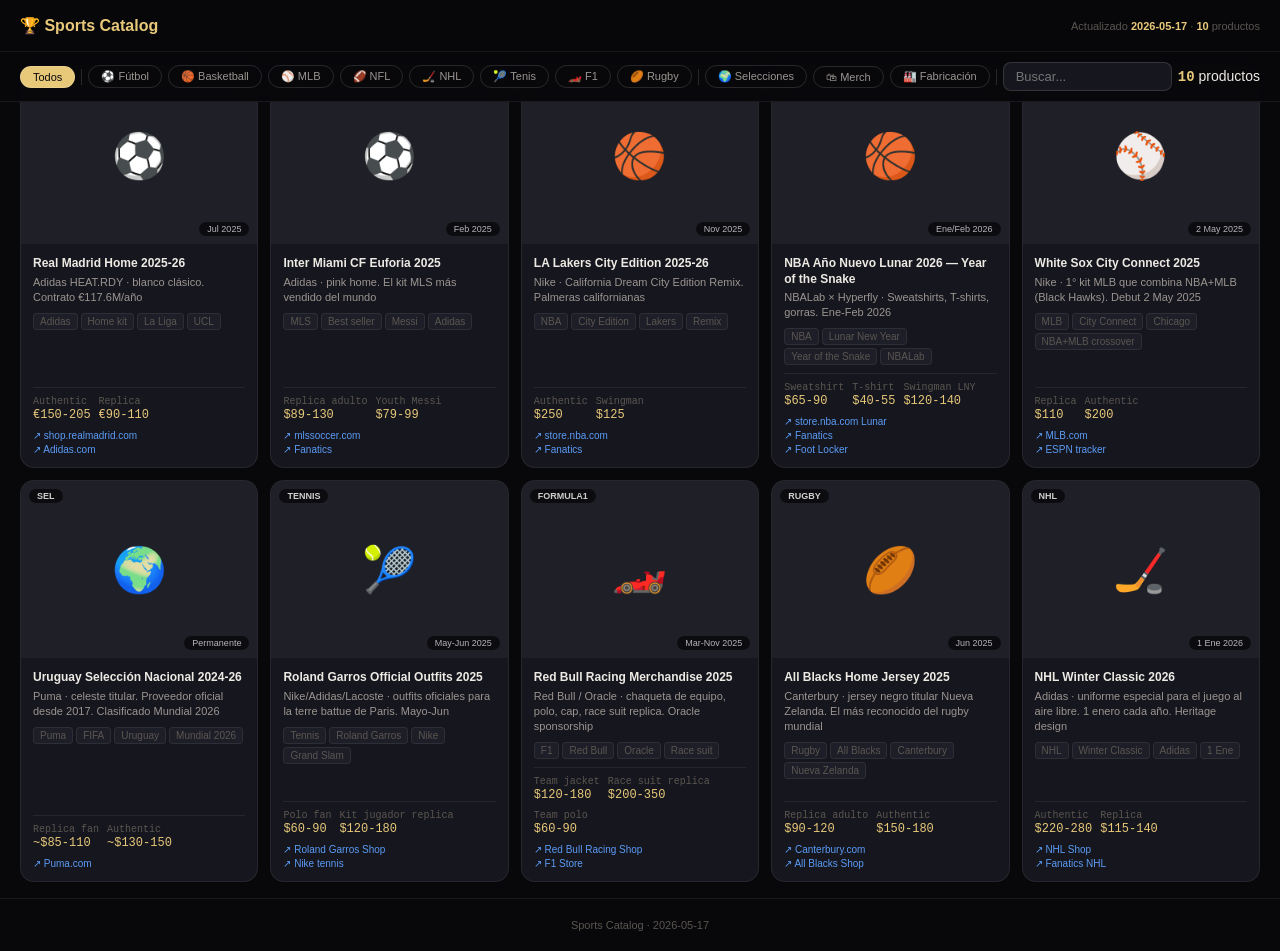
==== index.html @ 1a347c6d "Add sports catalog" ====
<!DOCTYPE html><html lang="es"><head><meta charset="UTF-8"><meta name="viewport" content="width=device-width,initial-scale=1"><title>Sports Catalog</title><style>*{box-sizing:border-box;margin:0;padding:0}body{background:#08080b;color:#edeae4;font-family:sans-serif;font-size:14px}#tb{position:fixed;top:0;left:0;right:0;height:52px;background:rgba(8,8,11,.95);backdrop-filter:blur(20px);border-bottom:1px solid rgba(255,255,255,.07);display:flex;align-items:center;gap:12px;padding:0 20px;z-index:100}.logo{font-size:16px;font-weight:600;color:#e8c97a}.meta{margin-left:auto;font-size:11px;color:#5a5650}.meta b{color:#e8c97a}#ctrl{position:sticky;top:52px;z-index:90;background:rgba(8,8,11,.95);backdrop-filter:blur(16px);border-bottom:1px solid rgba(255,255,255,.07);padding:10px 20px;display:flex;flex-wrap:wrap;gap:6px;align-items:center}.fp{padding:4px 12px;border-radius:20px;font-size:11px;cursor:pointer;border:1px solid rgba(255,255,255,.13);background:transparent;color:#9b9590;white-space:nowrap}.fp.on,.fp:hover{background:#e8c97a;color:#08080b}.sep{width:1px;height:16px;background:rgba(255,255,255,.13)}#si{flex:1;min-width:140px;background:#16161e;border:1px solid rgba(255,255,255,.13);border-radius:8px;padding:6px 12px;color:#edeae4;font-size:13px;outline:none}#si:focus{border-color:#e8c97a}#rc b{color:#e8c97a;font-family:monospace}#grid{padding:16px 20px;display:grid;grid-template-columns:repeat(auto-fill,minmax(210px,1fr));gap:12px}.card{background:#16161e;border:1px solid rgba(255,255,255,.07);border-radius:14px;overflow:hidden;display:flex;flex-direction:column;transition:border-color .2s,transform .2s}.card:hover{border-color:rgba(255,255,255,.18);transform:translateY(-2px)}.card.hide{display:none}.vis{aspect-ratio:4/3;display:flex;align-items:center;justify-content:center;font-size:44px;position:relative;background:rgba(255,255,255,.04)}.badge{position:absolute;top:8px;left:8px;font-size:9px;font-weight:600;padding:2px 8px;border-radius:8px;background:rgba(0,0,0,.6);color:rgba(255,255,255,.8)}.dbadge{position:absolute;bottom:8px;right:8px;font-size:9px;padding:2px 8px;border-radius:8px;background:rgba(0,0,0,.6);color:rgba(255,255,255,.7)}.body{padding:12px;flex:1;display:flex;flex-direction:column}h3{font-size:12px;font-weight:600;color:#edeae4;margin-bottom:3px;line-height:1.3}.sub{font-size:11px;color:#9b9590;margin-bottom:8px;line-height:1.35}.tags{display:flex;flex-wrap:wrap;gap:3px;margin-bottom:8px}.tag{font-size:10px;padding:2px 6px;border-radius:4px;background:#1e1e28;color:#5a5650;border:1px solid rgba(255,255,255,.07)}.prices{display:flex;flex-wrap:wrap;gap:8px;padding-top:8px;border-top:1px solid rgba(255,255,255,.07);margin-top:auto}.pv{font-family:monospace;font-size:12px;color:#e8c97a}.pl{font-size:10px;color:#5a5650;display:block;margin-bottom:1px}.links{display:flex;flex-direction:column;gap:3px;margin-top:8px}.lk{font-size:10px;color:#5b9cf6;text-decoration:none}.lk::before{content:"↗ "}.lk:hover{color:#e8c97a}#footer{padding:20px;border-top:1px solid rgba(255,255,255,.07);font-size:11px;color:#5a5650;text-align:center}@media(max-width:600px){#grid{grid-template-columns:1fr 1fr;padding:12px;gap:10px}}</style></head><body><header id="tb"><div class="logo">🏆 Sports Catalog</div><div class="meta">Actualizado <b>2026-05-17</b> &middot; <b id="tc">10</b> productos</div></header><div id="ctrl"><button class="fp on" onclick="filt('all',this)">Todos</button><div class="sep"></div><button class="fp" onclick="filt('fut',this)">⚽ Fútbol</button><button class="fp" onclick="filt('bsk',this)">🏀 Basketball</button><button class="fp" onclick="filt('mlb',this)">⚾ MLB</button><button class="fp" onclick="filt('nfl',this)">🏈 NFL</button><button class="fp" onclick="filt('nhl',this)">🏒 NHL</button><button class="fp" onclick="filt('tennis',this)">🎾 Tenis</button><button class="fp" onclick="filt('formula1',this)">🏎️ F1</button><button class="fp" onclick="filt('rugby',this)">🏉 Rugby</button><div class="sep"></div><button class="fp" onclick="filt('sel',this)">🌍 Selecciones</button><button class="fp" onclick="filt('mer',this)">🛍 Merch</button><button class="fp" onclick="filt('fab',this)">🏭 Fabricación</button><div class="sep"></div><input id="si" type="text" placeholder="Buscar..." oninput="doS(this.value)"><div id="rc"><b id="rn">10</b> productos</div></div><div id="grid"><div class="card" data-cat="fut"><div class="vis">⚽<span class="badge">FUT</span><span class="dbadge">Jul 2025</span></div><div class="body"><h3>Real Madrid Home 2025-26</h3><p class="sub">Adidas HEAT.RDY · blanco clásico. Contrato €117.6M/año</p><div class="tags"><span class="tag">Adidas</span><span class="tag">Home kit</span><span class="tag">La Liga</span><span class="tag">UCL</span></div><div class="prices"><div class="pv"><span class="pl">Authentic</span>€150-205</div><div class="pv"><span class="pl">Replica</span>€90-110</div></div><div class="links"><a class="lk" href="https://us.shop.realmadrid.com/collections/jerseys-kits" target="_blank">shop.realmadrid.com</a><a class="lk" href="https://www.adidas.com/us/real-madrid-home-jersey" target="_blank">Adidas.com</a></div></div></div><div class="card" data-cat="fut"><div class="vis">⚽<span class="badge">FUT</span><span class="dbadge">Feb 2025</span></div><div class="body"><h3>Inter Miami CF Euforia 2025</h3><p class="sub">Adidas · pink home. El kit MLS más vendido del mundo</p><div class="tags"><span class="tag">MLS</span><span class="tag">Best seller</span><span class="tag">Messi</span><span class="tag">Adidas</span></div><div class="prices"><div class="pv"><span class="pl">Replica adulto</span>$89-130</div><div class="pv"><span class="pl">Youth Messi</span>$79-99</div></div><div class="links"><a class="lk" href="https://store.mlssoccer.com/collections/inter-miami-cf" target="_blank">mlssoccer.com</a><a class="lk" href="https://www.fanatics.com" target="_blank">Fanatics</a></div></div></div><div class="card" data-cat="bsk"><div class="vis">🏀<span class="badge">BSK</span><span class="dbadge">Nov 2025</span></div><div class="body"><h3>LA Lakers City Edition 2025-26</h3><p class="sub">Nike · California Dream City Edition Remix. Palmeras californianas</p><div class="tags"><span class="tag">NBA</span><span class="tag">City Edition</span><span class="tag">Lakers</span><span class="tag">Remix</span></div><div class="prices"><div class="pv"><span class="pl">Authentic</span>$250</div><div class="pv"><span class="pl">Swingman</span>$125</div></div><div class="links"><a class="lk" href="https://store.nba.com/los-angeles-lakers/jerseys" target="_blank">store.nba.com</a><a class="lk" href="https://www.fanatics.com/nba/los-angeles-lakers" target="_blank">Fanatics</a></div></div></div><div class="card" data-cat="bsk"><div class="vis">🏀<span class="badge">BSK</span><span class="dbadge">Ene/Feb 2026</span></div><div class="body"><h3>NBA Año Nuevo Lunar 2026 — Year of the Snake</h3><p class="sub">NBALab × Hyperfly · Sweatshirts, T-shirts, gorras. Ene-Feb 2026</p><div class="tags"><span class="tag">NBA</span><span class="tag">Lunar New Year</span><span class="tag">Year of the Snake</span><span class="tag">NBALab</span></div><div class="prices"><div class="pv"><span class="pl">Sweatshirt</span>$65-90</div><div class="pv"><span class="pl">T-shirt</span>$40-55</div><div class="pv"><span class="pl">Swingman LNY</span>$120-140</div></div><div class="links"><a class="lk" href="https://store.nba.com/lunar-new-year" target="_blank">store.nba.com Lunar</a><a class="lk" href="https://www.fanatics.com/nba/chinese-new-year-gear" target="_blank">Fanatics</a><a class="lk" href="https://www.footlocker.com" target="_blank">Foot Locker</a></div></div></div><div class="card" data-cat="mlb"><div class="vis">⚾<span class="badge">MLB</span><span class="dbadge">2 May 2025</span></div><div class="body"><h3>White Sox City Connect 2025</h3><p class="sub">Nike · 1° kit MLB que combina NBA+MLB (Black Hawks). Debut 2 May 2025</p><div class="tags"><span class="tag">MLB</span><span class="tag">City Connect</span><span class="tag">Chicago</span><span class="tag">NBA+MLB crossover</span></div><div class="prices"><div class="pv"><span class="pl">Replica</span>$110</div><div class="pv"><span class="pl">Authentic</span>$200</div></div><div class="links"><a class="lk" href="https://www.mlb.com/stories/2025-mlb-city-connect-jerseys" target="_blank">MLB.com</a><a class="lk" href="https://www.espn.com/mlb/story/_/id/39776958" target="_blank">ESPN tracker</a></div></div></div><div class="card" data-cat="sel"><div class="vis">🌍<span class="badge">SEL</span><span class="dbadge">Permanente</span></div><div class="body"><h3>Uruguay Selección Nacional 2024-26</h3><p class="sub">Puma · celeste titular. Proveedor oficial desde 2017. Clasificado Mundial 2026</p><div class="tags"><span class="tag">Puma</span><span class="tag">FIFA</span><span class="tag">Uruguay</span><span class="tag">Mundial 2026</span></div><div class="prices"><div class="pv"><span class="pl">Replica fan</span>~$85-110</div><div class="pv"><span class="pl">Authentic</span>~$130-150</div></div><div class="links"><a class="lk" href="https://www.puma.com/en/uruguay" target="_blank">Puma.com</a></div></div></div><div class="card" data-cat="tennis"><div class="vis">🎾<span class="badge">TENNIS</span><span class="dbadge">May-Jun 2025</span></div><div class="body"><h3>Roland Garros Official Outfits 2025</h3><p class="sub">Nike/Adidas/Lacoste · outfits oficiales para la terre battue de Paris. Mayo-Jun</p><div class="tags"><span class="tag">Tennis</span><span class="tag">Roland Garros</span><span class="tag">Nike</span><span class="tag">Grand Slam</span></div><div class="prices"><div class="pv"><span class="pl">Polo fan</span>$60-90</div><div class="pv"><span class="pl">Kit jugador replica</span>$120-180</div></div><div class="links"><a class="lk" href="https://www.rolandgarros.com/en-us/shop" target="_blank">Roland Garros Shop</a><a class="lk" href="https://www.nike.com/w/tennis" target="_blank">Nike tennis</a></div></div></div><div class="card" data-cat="formula1"><div class="vis">🏎️<span class="badge">FORMULA1</span><span class="dbadge">Mar-Nov 2025</span></div><div class="body"><h3>Red Bull Racing Merchandise 2025</h3><p class="sub">Red Bull / Oracle · chaqueta de equipo, polo, cap, race suit replica. Oracle sponsorship</p><div class="tags"><span class="tag">F1</span><span class="tag">Red Bull</span><span class="tag">Oracle</span><span class="tag">Race suit</span></div><div class="prices"><div class="pv"><span class="pl">Team jacket</span>$120-180</div><div class="pv"><span class="pl">Race suit replica</span>$200-350</div><div class="pv"><span class="pl">Team polo</span>$60-90</div></div><div class="links"><a class="lk" href="https://www.redbullracing.com/shop" target="_blank">Red Bull Racing Shop</a><a class="lk" href="https://www.formula1.com/en/shop" target="_blank">F1 Store</a></div></div></div><div class="card" data-cat="rugby"><div class="vis">🏉<span class="badge">RUGBY</span><span class="dbadge">Jun 2025</span></div><div class="body"><h3>All Blacks Home Jersey 2025</h3><p class="sub">Canterbury · jersey negro titular Nueva Zelanda. El más reconocido del rugby mundial</p><div class="tags"><span class="tag">Rugby</span><span class="tag">All Blacks</span><span class="tag">Canterbury</span><span class="tag">Nueva Zelanda</span></div><div class="prices"><div class="pv"><span class="pl">Replica adulto</span>$90-120</div><div class="pv"><span class="pl">Authentic</span>$150-180</div></div><div class="links"><a class="lk" href="https://www.canterburysport.com" target="_blank">Canterbury.com</a><a class="lk" href="https://www.allblacks.com/shop" target="_blank">All Blacks Shop</a></div></div></div><div class="card" data-cat="nhl"><div class="vis">🏒<span class="badge">NHL</span><span class="dbadge">1 Ene 2026</span></div><div class="body"><h3>NHL Winter Classic 2026</h3><p class="sub">Adidas · uniforme especial para el juego al aire libre. 1 enero cada año. Heritage design</p><div class="tags"><span class="tag">NHL</span><span class="tag">Winter Classic</span><span class="tag">Adidas</span><span class="tag">1 Ene</span></div><div class="prices"><div class="pv"><span class="pl">Authentic</span>$220-280</div><div class="pv"><span class="pl">Replica</span>$115-140</div></div><div class="links"><a class="lk" href="https://www.nhlshop.com" target="_blank">NHL Shop</a><a class="lk" href="https://www.fanatics.com/nhl" target="_blank">Fanatics NHL</a></div></div></div></div><footer id="footer">Sports Catalog &middot; 2026-05-17</footer><script>let CF="all",CS="";function filt(c,b){CF=c;document.querySelectorAll(".fp").forEach(x=>x.classList.remove("on"));b.classList.add("on");render();}function doS(v){CS=v.toLowerCase();render();}function render(){let n=0;document.querySelectorAll(".card").forEach(card=>{const mc=CF=="all"||card.dataset.cat==CF;const ms=!CS||card.textContent.toLowerCase().includes(CS);if(mc&&ms){card.classList.remove("hide");n++;}else card.classList.add("hide");});document.getElementById("rn").textContent=n;document.getElementById("tc").textContent=n;}render();</script></body></html>
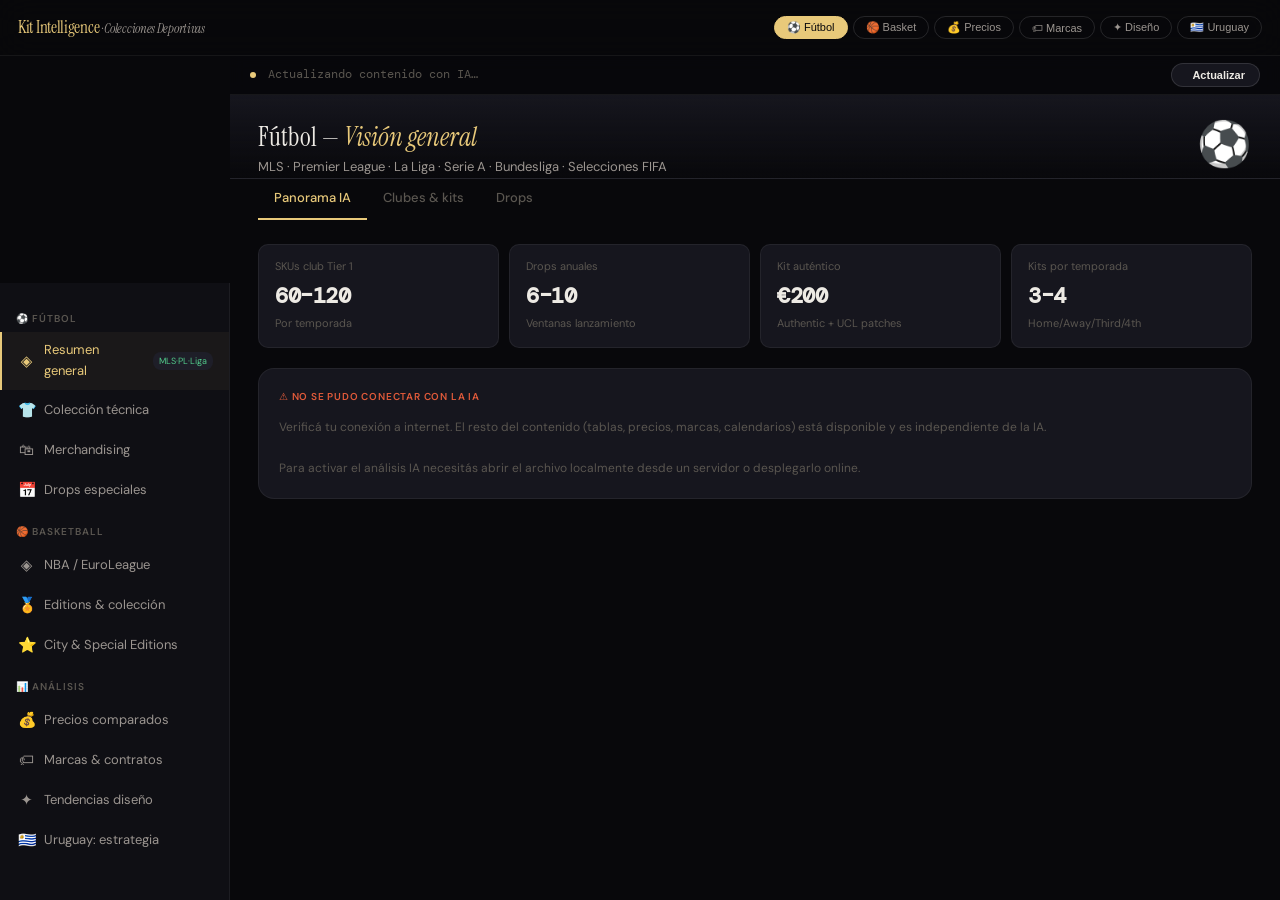
==== commit 8db3159f: "Replace with full dashboard" ====
--- a/index.html
+++ b/index.html
@@ -1 +1,1128 @@
-<!DOCTYPE html><html lang="es"><head><meta charset="UTF-8"><meta name="viewport" content="width=device-width,initial-scale=1"><title>Sports Catalog</title><style>*{box-sizing:border-box;margin:0;padding:0}body{background:#08080b;color:#edeae4;font-family:sans-serif;font-size:14px}#tb{position:fixed;top:0;left:0;right:0;height:52px;background:rgba(8,8,11,.95);backdrop-filter:blur(20px);border-bottom:1px solid rgba(255,255,255,.07);display:flex;align-items:center;gap:12px;padding:0 20px;z-index:100}.logo{font-size:16px;font-weight:600;color:#e8c97a}.meta{margin-left:auto;font-size:11px;color:#5a5650}.meta b{color:#e8c97a}#ctrl{position:sticky;top:52px;z-index:90;background:rgba(8,8,11,.95);backdrop-filter:blur(16px);border-bottom:1px solid rgba(255,255,255,.07);padding:10px 20px;display:flex;flex-wrap:wrap;gap:6px;align-items:center}.fp{padding:4px 12px;border-radius:20px;font-size:11px;cursor:pointer;border:1px solid rgba(255,255,255,.13);background:transparent;color:#9b9590;white-space:nowrap}.fp.on,.fp:hover{background:#e8c97a;color:#08080b}.sep{width:1px;height:16px;background:rgba(255,255,255,.13)}#si{flex:1;min-width:140px;background:#16161e;border:1px solid rgba(255,255,255,.13);border-radius:8px;padding:6px 12px;color:#edeae4;font-size:13px;outline:none}#si:focus{border-color:#e8c97a}#rc b{color:#e8c97a;font-family:monospace}#grid{padding:16px 20px;display:grid;grid-template-columns:repeat(auto-fill,minmax(210px,1fr));gap:12px}.card{background:#16161e;border:1px solid rgba(255,255,255,.07);border-radius:14px;overflow:hidden;display:flex;flex-direction:column;transition:border-color .2s,transform .2s}.card:hover{border-color:rgba(255,255,255,.18);transform:translateY(-2px)}.card.hide{display:none}.vis{aspect-ratio:4/3;display:flex;align-items:center;justify-content:center;font-size:44px;position:relative;background:rgba(255,255,255,.04)}.badge{position:absolute;top:8px;left:8px;font-size:9px;font-weight:600;padding:2px 8px;border-radius:8px;background:rgba(0,0,0,.6);color:rgba(255,255,255,.8)}.dbadge{position:absolute;bottom:8px;right:8px;font-size:9px;padding:2px 8px;border-radius:8px;background:rgba(0,0,0,.6);color:rgba(255,255,255,.7)}.body{padding:12px;flex:1;display:flex;flex-direction:column}h3{font-size:12px;font-weight:600;color:#edeae4;margin-bottom:3px;line-height:1.3}.sub{font-size:11px;color:#9b9590;margin-bottom:8px;line-height:1.35}.tags{display:flex;flex-wrap:wrap;gap:3px;margin-bottom:8px}.tag{font-size:10px;padding:2px 6px;border-radius:4px;background:#1e1e28;color:#5a5650;border:1px solid rgba(255,255,255,.07)}.prices{display:flex;flex-wrap:wrap;gap:8px;padding-top:8px;border-top:1px solid rgba(255,255,255,.07);margin-top:auto}.pv{font-family:monospace;font-size:12px;color:#e8c97a}.pl{font-size:10px;color:#5a5650;display:block;margin-bottom:1px}.links{display:flex;flex-direction:column;gap:3px;margin-top:8px}.lk{font-size:10px;color:#5b9cf6;text-decoration:none}.lk::before{content:"↗ "}.lk:hover{color:#e8c97a}#footer{padding:20px;border-top:1px solid rgba(255,255,255,.07);font-size:11px;color:#5a5650;text-align:center}@media(max-width:600px){#grid{grid-template-columns:1fr 1fr;padding:12px;gap:10px}}</style></head><body><header id="tb"><div class="logo">🏆 Sports Catalog</div><div class="meta">Actualizado <b>2026-05-17</b> &middot; <b id="tc">10</b> productos</div></header><div id="ctrl"><button class="fp on" onclick="filt('all',this)">Todos</button><div class="sep"></div><button class="fp" onclick="filt('fut',this)">⚽ Fútbol</button><button class="fp" onclick="filt('bsk',this)">🏀 Basketball</button><button class="fp" onclick="filt('mlb',this)">⚾ MLB</button><button class="fp" onclick="filt('nfl',this)">🏈 NFL</button><button class="fp" onclick="filt('nhl',this)">🏒 NHL</button><button class="fp" onclick="filt('tennis',this)">🎾 Tenis</button><button class="fp" onclick="filt('formula1',this)">🏎️ F1</button><button class="fp" onclick="filt('rugby',this)">🏉 Rugby</button><div class="sep"></div><button class="fp" onclick="filt('sel',this)">🌍 Selecciones</button><button class="fp" onclick="filt('mer',this)">🛍 Merch</button><button class="fp" onclick="filt('fab',this)">🏭 Fabricación</button><div class="sep"></div><input id="si" type="text" placeholder="Buscar..." oninput="doS(this.value)"><div id="rc"><b id="rn">10</b> productos</div></div><div id="grid"><div class="card" data-cat="fut"><div class="vis">⚽<span class="badge">FUT</span><span class="dbadge">Jul 2025</span></div><div class="body"><h3>Real Madrid Home 2025-26</h3><p class="sub">Adidas HEAT.RDY · blanco clásico. Contrato €117.6M/año</p><div class="tags"><span class="tag">Adidas</span><span class="tag">Home kit</span><span class="tag">La Liga</span><span class="tag">UCL</span></div><div class="prices"><div class="pv"><span class="pl">Authentic</span>€150-205</div><div class="pv"><span class="pl">Replica</span>€90-110</div></div><div class="links"><a class="lk" href="https://us.shop.realmadrid.com/collections/jerseys-kits" target="_blank">shop.realmadrid.com</a><a class="lk" href="https://www.adidas.com/us/real-madrid-home-jersey" target="_blank">Adidas.com</a></div></div></div><div class="card" data-cat="fut"><div class="vis">⚽<span class="badge">FUT</span><span class="dbadge">Feb 2025</span></div><div class="body"><h3>Inter Miami CF Euforia 2025</h3><p class="sub">Adidas · pink home. El kit MLS más vendido del mundo</p><div class="tags"><span class="tag">MLS</span><span class="tag">Best seller</span><span class="tag">Messi</span><span class="tag">Adidas</span></div><div class="prices"><div class="pv"><span class="pl">Replica adulto</span>$89-130</div><div class="pv"><span class="pl">Youth Messi</span>$79-99</div></div><div class="links"><a class="lk" href="https://store.mlssoccer.com/collections/inter-miami-cf" target="_blank">mlssoccer.com</a><a class="lk" href="https://www.fanatics.com" target="_blank">Fanatics</a></div></div></div><div class="card" data-cat="bsk"><div class="vis">🏀<span class="badge">BSK</span><span class="dbadge">Nov 2025</span></div><div class="body"><h3>LA Lakers City Edition 2025-26</h3><p class="sub">Nike · California Dream City Edition Remix. Palmeras californianas</p><div class="tags"><span class="tag">NBA</span><span class="tag">City Edition</span><span class="tag">Lakers</span><span class="tag">Remix</span></div><div class="prices"><div class="pv"><span class="pl">Authentic</span>$250</div><div class="pv"><span class="pl">Swingman</span>$125</div></div><div class="links"><a class="lk" href="https://store.nba.com/los-angeles-lakers/jerseys" target="_blank">store.nba.com</a><a class="lk" href="https://www.fanatics.com/nba/los-angeles-lakers" target="_blank">Fanatics</a></div></div></div><div class="card" data-cat="bsk"><div class="vis">🏀<span class="badge">BSK</span><span class="dbadge">Ene/Feb 2026</span></div><div class="body"><h3>NBA Año Nuevo Lunar 2026 — Year of the Snake</h3><p class="sub">NBALab × Hyperfly · Sweatshirts, T-shirts, gorras. Ene-Feb 2026</p><div class="tags"><span class="tag">NBA</span><span class="tag">Lunar New Year</span><span class="tag">Year of the Snake</span><span class="tag">NBALab</span></div><div class="prices"><div class="pv"><span class="pl">Sweatshirt</span>$65-90</div><div class="pv"><span class="pl">T-shirt</span>$40-55</div><div class="pv"><span class="pl">Swingman LNY</span>$120-140</div></div><div class="links"><a class="lk" href="https://store.nba.com/lunar-new-year" target="_blank">store.nba.com Lunar</a><a class="lk" href="https://www.fanatics.com/nba/chinese-new-year-gear" target="_blank">Fanatics</a><a class="lk" href="https://www.footlocker.com" target="_blank">Foot Locker</a></div></div></div><div class="card" data-cat="mlb"><div class="vis">⚾<span class="badge">MLB</span><span class="dbadge">2 May 2025</span></div><div class="body"><h3>White Sox City Connect 2025</h3><p class="sub">Nike · 1° kit MLB que combina NBA+MLB (Black Hawks). Debut 2 May 2025</p><div class="tags"><span class="tag">MLB</span><span class="tag">City Connect</span><span class="tag">Chicago</span><span class="tag">NBA+MLB crossover</span></div><div class="prices"><div class="pv"><span class="pl">Replica</span>$110</div><div class="pv"><span class="pl">Authentic</span>$200</div></div><div class="links"><a class="lk" href="https://www.mlb.com/stories/2025-mlb-city-connect-jerseys" target="_blank">MLB.com</a><a class="lk" href="https://www.espn.com/mlb/story/_/id/39776958" target="_blank">ESPN tracker</a></div></div></div><div class="card" data-cat="sel"><div class="vis">🌍<span class="badge">SEL</span><span class="dbadge">Permanente</span></div><div class="body"><h3>Uruguay Selección Nacional 2024-26</h3><p class="sub">Puma · celeste titular. Proveedor oficial desde 2017. Clasificado Mundial 2026</p><div class="tags"><span class="tag">Puma</span><span class="tag">FIFA</span><span class="tag">Uruguay</span><span class="tag">Mundial 2026</span></div><div class="prices"><div class="pv"><span class="pl">Replica fan</span>~$85-110</div><div class="pv"><span class="pl">Authentic</span>~$130-150</div></div><div class="links"><a class="lk" href="https://www.puma.com/en/uruguay" target="_blank">Puma.com</a></div></div></div><div class="card" data-cat="tennis"><div class="vis">🎾<span class="badge">TENNIS</span><span class="dbadge">May-Jun 2025</span></div><div class="body"><h3>Roland Garros Official Outfits 2025</h3><p class="sub">Nike/Adidas/Lacoste · outfits oficiales para la terre battue de Paris. Mayo-Jun</p><div class="tags"><span class="tag">Tennis</span><span class="tag">Roland Garros</span><span class="tag">Nike</span><span class="tag">Grand Slam</span></div><div class="prices"><div class="pv"><span class="pl">Polo fan</span>$60-90</div><div class="pv"><span class="pl">Kit jugador replica</span>$120-180</div></div><div class="links"><a class="lk" href="https://www.rolandgarros.com/en-us/shop" target="_blank">Roland Garros Shop</a><a class="lk" href="https://www.nike.com/w/tennis" target="_blank">Nike tennis</a></div></div></div><div class="card" data-cat="formula1"><div class="vis">🏎️<span class="badge">FORMULA1</span><span class="dbadge">Mar-Nov 2025</span></div><div class="body"><h3>Red Bull Racing Merchandise 2025</h3><p class="sub">Red Bull / Oracle · chaqueta de equipo, polo, cap, race suit replica. Oracle sponsorship</p><div class="tags"><span class="tag">F1</span><span class="tag">Red Bull</span><span class="tag">Oracle</span><span class="tag">Race suit</span></div><div class="prices"><div class="pv"><span class="pl">Team jacket</span>$120-180</div><div class="pv"><span class="pl">Race suit replica</span>$200-350</div><div class="pv"><span class="pl">Team polo</span>$60-90</div></div><div class="links"><a class="lk" href="https://www.redbullracing.com/shop" target="_blank">Red Bull Racing Shop</a><a class="lk" href="https://www.formula1.com/en/shop" target="_blank">F1 Store</a></div></div></div><div class="card" data-cat="rugby"><div class="vis">🏉<span class="badge">RUGBY</span><span class="dbadge">Jun 2025</span></div><div class="body"><h3>All Blacks Home Jersey 2025</h3><p class="sub">Canterbury · jersey negro titular Nueva Zelanda. El más reconocido del rugby mundial</p><div class="tags"><span class="tag">Rugby</span><span class="tag">All Blacks</span><span class="tag">Canterbury</span><span class="tag">Nueva Zelanda</span></div><div class="prices"><div class="pv"><span class="pl">Replica adulto</span>$90-120</div><div class="pv"><span class="pl">Authentic</span>$150-180</div></div><div class="links"><a class="lk" href="https://www.canterburysport.com" target="_blank">Canterbury.com</a><a class="lk" href="https://www.allblacks.com/shop" target="_blank">All Blacks Shop</a></div></div></div><div class="card" data-cat="nhl"><div class="vis">🏒<span class="badge">NHL</span><span class="dbadge">1 Ene 2026</span></div><div class="body"><h3>NHL Winter Classic 2026</h3><p class="sub">Adidas · uniforme especial para el juego al aire libre. 1 enero cada año. Heritage design</p><div class="tags"><span class="tag">NHL</span><span class="tag">Winter Classic</span><span class="tag">Adidas</span><span class="tag">1 Ene</span></div><div class="prices"><div class="pv"><span class="pl">Authentic</span>$220-280</div><div class="pv"><span class="pl">Replica</span>$115-140</div></div><div class="links"><a class="lk" href="https://www.nhlshop.com" target="_blank">NHL Shop</a><a class="lk" href="https://www.fanatics.com/nhl" target="_blank">Fanatics NHL</a></div></div></div></div><footer id="footer">Sports Catalog &middot; 2026-05-17</footer><script>let CF="all",CS="";function filt(c,b){CF=c;document.querySelectorAll(".fp").forEach(x=>x.classList.remove("on"));b.classList.add("on");render();}function doS(v){CS=v.toLowerCase();render();}function render(){let n=0;document.querySelectorAll(".card").forEach(card=>{const mc=CF=="all"||card.dataset.cat==CF;const ms=!CS||card.textContent.toLowerCase().includes(CS);if(mc&&ms){card.classList.remove("hide");n++;}else card.classList.add("hide");});document.getElementById("rn").textContent=n;document.getElementById("tc").textContent=n;}render();</script></body></html>+<!DOCTYPE html>
+<html lang="es">
+<head>
+<meta charset="UTF-8">
+<meta name="viewport" content="width=device-width, initial-scale=1.0">
+<title>Kit Intelligence — Colecciones Deportivas 2024-26</title>
+<link rel="preconnect" href="https://fonts.googleapis.com">
+<link href="https://fonts.googleapis.com/css2?family=Instrument+Serif:ital@0;1&family=DM+Sans:opsz,wght@9..40,300;9..40,400;9..40,500;9..40,600&family=DM+Mono:wght@400;500&display=swap" rel="stylesheet">
+<style>
+:root{
+  --bg:#08080b;--bg2:#0f0f14;--bg3:#16161e;--bg4:#1e1e28;--bg5:#252532;
+  --border:rgba(255,255,255,0.06);--border2:rgba(255,255,255,0.12);--border3:rgba(255,255,255,0.18);
+  --text:#edeae4;--text2:#9b9590;--text3:#5a5650;
+  --gold:#e8c97a;--gold2:#d4a832;--red:#e05a3a;
+  --blue:#5b9cf6;--green:#52c98a;--pink:#e06fa8;--purple:#9b7fe8;
+  --serif:'Instrument Serif',Georgia,serif;
+  --sans:'DM Sans',system-ui,sans-serif;
+  --mono:'DM Mono',monospace;
+  --r:10px;--r-lg:16px;--r-xl:22px;
+  --nav:230px;--top:56px;
+}
+*,*::before,*::after{box-sizing:border-box;margin:0;padding:0}
+html{scroll-behavior:smooth}
+body{background:var(--bg);color:var(--text);font-family:var(--sans);font-size:14px;line-height:1.6;overflow-x:hidden;min-height:100vh}
+
+/* ─── TOPBAR ─── */
+#topbar{
+  position:fixed;top:0;left:0;right:0;z-index:200;
+  height:var(--top);
+  background:rgba(8,8,11,0.88);backdrop-filter:blur(16px);
+  border-bottom:1px solid var(--border);
+  display:flex;align-items:center;gap:12px;padding:0 18px;
+}
+.logo{font-family:var(--serif);font-size:17px;color:var(--gold);letter-spacing:-0.3px;white-space:nowrap}
+.logo em{font-style:italic;color:var(--text2);font-size:13px}
+.top-pills{display:flex;gap:5px;margin-left:auto;flex-wrap:nowrap}
+.tpill{
+  padding:4px 12px;border-radius:20px;font-size:11px;font-weight:500;
+  cursor:pointer;border:1px solid var(--border2);background:transparent;
+  color:var(--text2);transition:all .18s;white-space:nowrap;
+}
+.tpill:hover,.tpill.on{background:var(--gold);color:#08080b;border-color:var(--gold)}
+#hbg{display:none;background:none;border:none;cursor:pointer;color:var(--text);font-size:20px;padding:4px;line-height:1}
+
+/* ─── REFRESH ─── */
+#refresh-bar{
+  position:fixed;top:var(--top);left:var(--nav);right:0;z-index:150;
+  background:rgba(8,8,11,0.82);backdrop-filter:blur(8px);
+  border-bottom:1px solid var(--border);
+  display:flex;align-items:center;gap:12px;padding:7px 20px;
+  font-size:12px;
+}
+#refresh-bar.full{left:0}
+.last-updated{color:var(--text3);font-family:var(--mono)}
+.last-updated span{color:var(--gold)}
+#btn-refresh{
+  margin-left:auto;display:flex;align-items:center;gap:6px;
+  padding:5px 14px;border-radius:20px;font-size:11px;font-weight:600;
+  cursor:pointer;border:1px solid var(--border2);background:var(--bg3);
+  color:var(--text);transition:all .18s;
+}
+#btn-refresh:hover{border-color:var(--gold);color:var(--gold)}
+#btn-refresh.spinning svg{animation:spin 1s linear infinite}
+@keyframes spin{to{transform:rotate(360deg)}}
+.status-dot{width:6px;height:6px;border-radius:50%;background:var(--green);flex-shrink:0}
+.status-dot.loading{background:var(--gold);animation:pulse 1s ease-in-out infinite}
+.status-dot.error{background:var(--red)}
+@keyframes pulse{0%,100%{opacity:1}50%{opacity:.4}}
+
+/* ─── LAYOUT ─── */
+#layout{display:flex;padding-top:calc(var(--top) + 38px);min-height:100vh}
+
+/* ─── SIDEBAR ─── */
+#sidebar{
+  width:var(--nav);min-width:var(--nav);
+  position:fixed;top:calc(var(--top)+38px);bottom:0;left:0;
+  overflow-y:auto;background:var(--bg2);
+  border-right:1px solid var(--border);
+  padding:14px 0 40px;transition:transform .3s;z-index:100;
+}
+#sidebar::-webkit-scrollbar{width:3px}
+#sidebar::-webkit-scrollbar-thumb{background:var(--border2);border-radius:2px}
+.nlabel{font-size:10px;font-weight:600;letter-spacing:.1em;text-transform:uppercase;color:var(--text3);padding:14px 16px 5px}
+.nitem{
+  display:flex;align-items:center;gap:9px;padding:8px 16px;
+  cursor:pointer;color:var(--text2);font-size:13px;
+  border-left:2px solid transparent;transition:all .14s;
+}
+.nitem:hover{color:var(--text);background:var(--bg3)}
+.nitem.on{color:var(--gold);border-left-color:var(--gold);background:rgba(232,201,122,0.05)}
+.nitem .ic{font-size:15px;width:17px;text-align:center;flex-shrink:0}
+.nbadge{margin-left:auto;font-size:9px;padding:2px 6px;border-radius:8px;background:var(--bg4);color:var(--text3)}
+
+/* ─── MAIN ─── */
+#main{margin-left:var(--nav);flex:1;min-width:0}
+.section{display:none;padding-bottom:60px}
+.section.on{display:block}
+
+/* ─── HERO ─── */
+.hero{
+  padding:28px 28px 0;display:flex;align-items:flex-start;
+  justify-content:space-between;gap:16px;flex-wrap:wrap;
+  border-bottom:1px solid var(--border);
+  background:linear-gradient(180deg,var(--bg3) 0%,transparent 100%);
+}
+.hero h1{font-family:var(--serif);font-size:26px;font-weight:400;line-height:1.2;color:var(--text)}
+.hero h1 em{color:var(--gold);font-style:italic}
+.hero p{font-size:13px;color:var(--text2);margin-top:4px}
+.hero-icon{font-size:44px;line-height:1;padding-bottom:12px;flex-shrink:0}
+.tabs-row{display:flex;overflow-x:auto;padding:0 28px}
+.tabs-row::-webkit-scrollbar{height:0}
+.tab{
+  padding:9px 16px;cursor:pointer;font-size:13px;font-weight:500;
+  color:var(--text3);border-bottom:2px solid transparent;
+  white-space:nowrap;transition:all .14s;
+}
+.tab:hover{color:var(--text2)}
+.tab.on{color:var(--gold);border-bottom-color:var(--gold)}
+.content{padding:24px 28px}
+.pane{display:none}.pane.on{display:block}
+
+/* ─── AI CONTENT BLOCK ─── */
+.ai-block{
+  background:var(--bg3);border:1px solid var(--border);
+  border-radius:var(--r-lg);padding:20px;margin-bottom:20px;
+  position:relative;min-height:100px;
+}
+.ai-block.loading::after{
+  content:'';position:absolute;inset:0;border-radius:var(--r-lg);
+  background:linear-gradient(90deg,transparent 0%,rgba(232,201,122,0.05) 50%,transparent 100%);
+  background-size:200% 100%;animation:shimmer 1.4s ease-in-out infinite;
+}
+@keyframes shimmer{0%{background-position:200% 0}100%{background-position:-200% 0}}
+.ai-label{
+  display:flex;align-items:center;gap:6px;font-size:10px;font-weight:600;
+  letter-spacing:.08em;text-transform:uppercase;color:var(--gold2);
+  margin-bottom:12px;
+}
+.ai-label svg{width:12px;height:12px;flex-shrink:0}
+.ai-text{font-size:13px;color:var(--text2);line-height:1.7}
+.ai-text h4{font-size:14px;font-weight:600;color:var(--text);margin:12px 0 6px}
+.ai-text strong{color:var(--text);font-weight:500}
+.ai-text ul{margin:6px 0 6px 18px}
+.ai-text li{margin-bottom:3px}
+.ai-text .highlight{color:var(--gold);font-weight:500}
+.ai-skeleton{display:flex;flex-direction:column;gap:8px}
+.skel-line{height:13px;background:var(--bg4);border-radius:4px;animation:shimmer 1.4s ease-in-out infinite;background-size:200% 100%}
+
+/* ─── STAT GRID ─── */
+.sgrid{display:grid;grid-template-columns:repeat(auto-fit,minmax(140px,1fr));gap:10px;margin-bottom:20px}
+.scard{background:var(--bg3);border:1px solid var(--border);border-radius:var(--r);padding:14px 16px;transition:border-color .18s}
+.scard:hover{border-color:var(--border2)}
+.scard .slbl{font-size:11px;color:var(--text3);margin-bottom:5px;line-height:1.3}
+.scard .sval{font-size:22px;font-weight:600;color:var(--text);letter-spacing:-.5px;font-family:var(--mono)}
+.scard .ssub{font-size:11px;color:var(--text3);margin-top:2px}
+
+/* ─── JERSEY CARDS ─── */
+.jgrid{display:grid;grid-template-columns:repeat(auto-fill,minmax(190px,1fr));gap:14px;margin-bottom:20px}
+.jcard{
+  background:var(--bg3);border:1px solid var(--border);
+  border-radius:var(--r-lg);overflow:hidden;cursor:pointer;
+  transition:all .2s;text-decoration:none;display:block;
+}
+.jcard:hover{border-color:var(--border2);transform:translateY(-2px)}
+.jvisual{
+  height:130px;display:flex;align-items:center;justify-content:center;
+  position:relative;overflow:hidden;
+}
+.jbody{padding:14px}
+.jbody h4{font-size:13px;font-weight:600;color:var(--text);margin-bottom:3px}
+.jbody p{font-size:12px;color:var(--text2);line-height:1.4;margin-bottom:8px}
+.jpills{display:flex;gap:5px;flex-wrap:wrap}
+.jpill{
+  font-size:10px;font-weight:500;padding:2px 8px;border-radius:8px;
+  background:var(--bg4);color:var(--text3);border:1px solid var(--border);
+}
+.jpill.g{background:rgba(82,201,138,0.12);color:var(--green);border-color:rgba(82,201,138,0.25)}
+.jpill.a{background:rgba(232,201,122,0.12);color:var(--gold);border-color:rgba(232,201,122,0.25)}
+.jlink{
+  font-size:10px;color:var(--blue);display:flex;align-items:center;gap:4px;
+  margin-top:8px;text-decoration:none;
+}
+.jlink:hover{color:var(--gold)}
+.jlink svg{width:10px;height:10px}
+.store-badge{
+  position:absolute;top:8px;right:8px;font-size:9px;font-weight:600;
+  padding:2px 7px;border-radius:6px;background:rgba(0,0,0,.5);color:rgba(255,255,255,.8);
+  backdrop-filter:blur(4px);
+}
+
+/* ─── TABLE ─── */
+.twrap{overflow-x:auto;margin-bottom:20px;border-radius:var(--r);border:1px solid var(--border)}
+table{width:100%;border-collapse:collapse;font-size:13px}
+thead tr{background:var(--bg3)}
+th{text-align:left;padding:9px 13px;font-size:10px;font-weight:600;color:var(--text3);text-transform:uppercase;letter-spacing:.06em;border-bottom:1px solid var(--border);white-space:nowrap}
+td{padding:9px 13px;border-bottom:1px solid var(--border);color:var(--text);vertical-align:top;line-height:1.4}
+tr:last-child td{border-bottom:none}
+tbody tr:hover td{background:var(--bg3)}
+td.v{font-family:var(--mono);font-size:12px;color:var(--gold);white-space:nowrap}
+td.m{color:var(--text2)}
+td.g{color:var(--green);font-weight:500}
+
+/* ─── TIMELINE ─── */
+.tl{margin-bottom:20px}
+.tlrow{display:flex;gap:10px;margin-bottom:10px;align-items:flex-start}
+.tlmo{min-width:52px;font-size:10px;font-weight:600;color:var(--text3);text-transform:uppercase;letter-spacing:.06em;padding-top:5px}
+.tlchips{display:flex;flex-wrap:wrap;gap:5px;flex:1}
+.chip{font-size:11px;font-weight:500;padding:4px 11px;border-radius:20px;cursor:pointer;border:1px solid transparent;transition:opacity .14s}
+.chip:hover{opacity:.8}
+.cg{background:rgba(82,201,138,.14);color:var(--green);border-color:rgba(82,201,138,.28)}
+.cb{background:rgba(91,156,246,.14);color:var(--blue);border-color:rgba(91,156,246,.28)}
+.ca{background:rgba(232,201,122,.14);color:var(--gold);border-color:rgba(232,201,122,.28)}
+.cr{background:rgba(224,90,58,.14);color:var(--red);border-color:rgba(224,90,58,.28)}
+.cp{background:rgba(155,127,232,.14);color:var(--purple);border-color:rgba(155,127,232,.28)}
+.ck{background:rgba(224,111,168,.14);color:var(--pink);border-color:rgba(224,111,168,.28)}
+.cx{background:var(--bg4);color:var(--text2);border-color:var(--border2)}
+
+/* ─── SECTION TITLE ─── */
+.stitle{font-size:10px;font-weight:600;letter-spacing:.1em;text-transform:uppercase;color:var(--text3);margin:22px 0 10px;padding-bottom:7px;border-bottom:1px solid var(--border)}
+
+/* ─── INFO BOXES ─── */
+.ibox{background:rgba(91,156,246,.07);border:1px solid rgba(91,156,246,.18);border-radius:var(--r);padding:13px 16px;margin-bottom:16px;font-size:13px;color:#9ab7f5;line-height:1.6}
+.wbox{background:rgba(224,90,58,.07);border:1px solid rgba(224,90,58,.18);border-radius:var(--r);padding:13px 16px;margin-bottom:16px;font-size:13px;color:#f08870;line-height:1.6}
+.gbox{background:rgba(82,201,138,.07);border:1px solid rgba(82,201,138,.18);border-radius:var(--r);padding:13px 16px;margin-bottom:16px;font-size:13px;color:#7dd4a0;line-height:1.6}
+
+/* ─── MODEL CARD ─── */
+.mcard{background:var(--bg3);border:1px solid var(--border);border-radius:var(--r-lg);padding:18px;margin-bottom:11px;transition:border-color .18s;cursor:pointer}
+.mcard:hover{border-color:var(--border2)}
+.mcard.star{border-color:rgba(232,201,122,.35);background:rgba(232,201,122,.03)}
+.mcard h4{font-size:14px;font-weight:600;color:var(--text);margin-bottom:7px;display:flex;align-items:center;gap:8px;flex-wrap:wrap}
+.mcard p{font-size:13px;color:var(--text2);line-height:1.6;margin-bottom:8px}
+.mpros{display:flex;flex-wrap:wrap;gap:8px;margin-top:6px}
+.pro{font-size:11px;color:var(--green)}.con{font-size:11px;color:var(--red)}
+
+/* ─── BRAND BAR ─── */
+.bcard{background:var(--bg3);border:1px solid var(--border);border-radius:var(--r-lg);padding:16px;margin-bottom:11px}
+.bcard h4{font-size:13px;font-weight:600;color:var(--text);margin-bottom:9px}
+.brow{display:flex;align-items:center;gap:9px;margin-bottom:5px}
+.blbl{min-width:65px;font-size:12px;color:var(--text2)}
+.bwrap{flex:1;height:4px;background:var(--bg4);border-radius:2px;overflow:hidden}
+.bfill{height:100%;border-radius:2px}
+.bpct{font-family:var(--mono);font-size:11px;color:var(--text3);min-width:28px}
+.bteams{font-size:11px;color:var(--text3);margin-top:4px;line-height:1.5}
+
+/* ─── PRICING POS ─── */
+.ppos{margin:16px 0}
+.prow{display:flex;align-items:center;gap:10px;margin-bottom:9px}
+.plbl{min-width:125px;font-size:12px;color:var(--text2)}
+.pbwrap{flex:1;height:5px;background:var(--bg4);border-radius:3px;overflow:hidden}
+.pbfill{height:100%;border-radius:3px}
+.pval{font-family:var(--mono);font-size:12px;min-width:55px;text-align:right}
+.pfeatured .plbl{color:var(--green);font-weight:600}
+.pfeatured .pval{color:var(--green)}
+
+/* ─── TREND GRID ─── */
+.trgrid{display:grid;grid-template-columns:repeat(auto-fill,minmax(210px,1fr));gap:13px;margin-bottom:20px}
+.trcard{background:var(--bg3);border:1px solid var(--border);border-radius:var(--r-lg);padding:18px;cursor:pointer;transition:all .2s}
+.trcard:hover{border-color:var(--border2);transform:translateY(-2px)}
+.tricon{font-size:24px;margin-bottom:9px}
+.trcard h4{font-size:13px;font-weight:600;color:var(--text);margin-bottom:5px}
+.trcard p{font-size:12px;color:var(--text2);line-height:1.5}
+.trtags{margin-top:9px;display:flex;flex-wrap:wrap;gap:4px}
+.trtag{font-size:10px;padding:2px 7px;border-radius:7px;background:var(--bg4);color:var(--text3);border:1px solid var(--border)}
+
+/* ─── OVERLAY + MOBILE ─── */
+#overlay{display:none;position:fixed;inset:0;background:rgba(0,0,0,.65);z-index:90}
+.sfooter{margin:28px 28px 0;padding:16px 0;border-top:1px solid var(--border);font-size:11px;color:var(--text3);line-height:1.6}
+
+/* ─── MOBILE ─── */
+@media(max-width:768px){
+  :root{--nav:256px}
+  #hbg{display:block}
+  .top-pills{display:none}
+  #sidebar{transform:translateX(-100%);box-shadow:4px 0 30px rgba(0,0,0,.5)}
+  #sidebar.open{transform:translateX(0)}
+  #overlay.open{display:block}
+  #main{margin-left:0}
+  #refresh-bar{left:0}
+  .hero{padding:20px 16px 0}
+  .tabs-row{padding:0 16px}
+  .content{padding:18px 16px}
+  .sgrid{grid-template-columns:1fr 1fr}
+  .jgrid{grid-template-columns:1fr 1fr}
+  .trgrid{grid-template-columns:1fr}
+  .tlrow{flex-direction:column;gap:5px}
+  .tlmo{padding-top:0}
+  .sfooter{margin:20px 16px 0}
+  .prow .plbl{min-width:90px;font-size:11px}
+}
+@media(max-width:480px){
+  .jgrid{grid-template-columns:1fr}
+  .sgrid{grid-template-columns:1fr 1fr}
+}
+
+/* ─── FADE ANIM ─── */
+@keyframes fadeUp{from{opacity:0;transform:translateY(10px)}to{opacity:1;transform:translateY(0)}}
+.section.on .content>*{animation:fadeUp .28s ease forwards}
+</style>
+</head>
+<body>
+
+<header id="topbar">
+  <button id="hbg" onclick="toggleSidebar()" aria-label="Menú">☰</button>
+  <div class="logo">Kit Intelligence <em>· Colecciones Deportivas</em></div>
+  <div class="top-pills">
+    <button class="tpill on" onclick="go('fut-ov')">⚽ Fútbol</button>
+    <button class="tpill" onclick="go('bsk-ov')">🏀 Basket</button>
+    <button class="tpill" onclick="go('precios')">💰 Precios</button>
+    <button class="tpill" onclick="go('marcas')">🏷 Marcas</button>
+    <button class="tpill" onclick="go('trends')">✦ Diseño</button>
+    <button class="tpill" onclick="go('uruguay')">🇺🇾 Uruguay</button>
+  </div>
+</header>
+
+<div id="refresh-bar">
+  <div class="status-dot loading" id="sdot"></div>
+  <div class="last-updated" id="lupd">Actualizando contenido con IA…</div>
+  <button id="btn-refresh" onclick="refreshAll(true)">
+    <svg id="refresh-icon" viewBox="0 0 16 16" fill="none" stroke="currentColor" stroke-width="1.5" stroke-linecap="round"><path d="M13.5 8A5.5 5.5 0 1 1 10 3.1"/><polyline points="10,1 10,4 13,4"/></svg>
+    Actualizar
+  </button>
+</div>
+
+<div id="overlay" onclick="closeSidebar()"></div>
+
+<div id="layout">
+<nav id="sidebar">
+  <div class="nlabel">⚽ Fútbol</div>
+  <div class="nitem on" data-s="fut-ov" onclick="go('fut-ov');closeSidebar()"><span class="ic">◈</span>Resumen general<span class="nbadge" style="color:var(--green)">MLS·PL·Liga</span></div>
+  <div class="nitem" data-s="fut-kits" onclick="go('fut-kits');closeSidebar()"><span class="ic">👕</span>Colección técnica</div>
+  <div class="nitem" data-s="fut-merch" onclick="go('fut-merch');closeSidebar()"><span class="ic">🛍</span>Merchandising</div>
+  <div class="nitem" data-s="fut-drops" onclick="go('fut-drops');closeSidebar()"><span class="ic">📅</span>Drops especiales</div>
+  <div class="nlabel">🏀 Basketball</div>
+  <div class="nitem" data-s="bsk-ov" onclick="go('bsk-ov');closeSidebar()"><span class="ic">◈</span>NBA / EuroLeague</div>
+  <div class="nitem" data-s="bsk-kits" onclick="go('bsk-kits');closeSidebar()"><span class="ic">🏅</span>Editions & colección</div>
+  <div class="nitem" data-s="bsk-drops" onclick="go('bsk-drops');closeSidebar()"><span class="ic">⭐</span>City & Special Editions</div>
+  <div class="nlabel">📊 Análisis</div>
+  <div class="nitem" data-s="precios" onclick="go('precios');closeSidebar()"><span class="ic">💰</span>Precios comparados</div>
+  <div class="nitem" data-s="marcas" onclick="go('marcas');closeSidebar()"><span class="ic">🏷</span>Marcas & contratos</div>
+  <div class="nitem" data-s="trends" onclick="go('trends');closeSidebar()"><span class="ic">✦</span>Tendencias diseño</div>
+  <div class="nitem" data-s="uruguay" onclick="go('uruguay');closeSidebar()"><span class="ic">🇺🇾</span>Uruguay: estrategia</div>
+</nav>
+
+<main id="main">
+
+<!-- ══ FÚTBOL OVERVIEW ══ -->
+<section id="fut-ov" class="section on">
+  <div class="hero">
+    <div><h1>Fútbol — <em>Visión general</em></h1><p>MLS · Premier League · La Liga · Serie A · Bundesliga · Selecciones FIFA</p></div>
+    <div class="hero-icon">⚽</div>
+  </div>
+  <div class="tabs-row">
+    <div class="tab on" onclick="tab(this,'fo-main')">Panorama IA</div>
+    <div class="tab" onclick="tab(this,'fo-clubes')">Clubes & kits</div>
+    <div class="tab" onclick="tab(this,'fo-drops')">Drops</div>
+  </div>
+  <div class="content">
+    <div id="fo-main" class="pane on">
+      <div class="sgrid">
+        <div class="scard"><div class="slbl">SKUs club Tier 1</div><div class="sval">60–120</div><div class="ssub">Por temporada</div></div>
+        <div class="scard"><div class="slbl">Drops anuales</div><div class="sval">6–10</div><div class="ssub">Ventanas lanzamiento</div></div>
+        <div class="scard"><div class="slbl">Kit auténtico</div><div class="sval">€200</div><div class="ssub">Authentic + UCL patches</div></div>
+        <div class="scard"><div class="slbl">Kits por temporada</div><div class="sval">3–4</div><div class="ssub">Home/Away/Third/4th</div></div>
+      </div>
+      <div class="ai-block loading" id="ai-fut-overview">
+        <div class="ai-label"><svg viewBox="0 0 12 12" fill="none"><circle cx="6" cy="6" r="5" stroke="currentColor" stroke-width="1.2"/><path d="M6 4v3M6 8.5v.5" stroke="currentColor" stroke-width="1.2" stroke-linecap="round"/></svg>Análisis IA — actualizando…</div>
+        <div class="ai-skeleton"><div class="skel-line" style="width:90%"></div><div class="skel-line" style="width:75%"></div><div class="skel-line" style="width:85%"></div><div class="skel-line" style="width:60%"></div></div>
+      </div>
+    </div>
+    <div id="fo-clubes" class="pane">
+      <div class="jgrid">
+        <!-- Real Madrid -->
+        <a class="jcard" href="https://us.shop.realmadrid.com/collections/jerseys-kits" target="_blank" rel="noopener">
+          <div class="jvisual" style="background:linear-gradient(135deg,#e8e5df 55%,#ccc 100%)">
+            <svg width="64" height="82" viewBox="0 0 64 82"><path d="M16 6L4 22l12 6v47h36V28l12-6L52 6Q32 0 16 6Z" fill="white" stroke="#bbb" stroke-width="1.2"/><path d="M16 6Q32 2 52 6" fill="none" stroke="#bbb"/></svg>
+            <div class="store-badge">Adidas · Tienda oficial ↗</div>
+          </div>
+          <div class="jbody"><h4>Real Madrid 2025-26</h4><p>Home blanco clásico, Away negro, Third azul Bernabéu inspirado en los asientos del estadio</p><div class="jpills"><span class="jpill g">Authentic €150–205</span><span class="jpill">Replica €90–110</span></div><div class="jlink"><svg viewBox="0 0 10 10" fill="none" stroke="currentColor" stroke-width="1.2"><path d="M1 9L9 1M9 1H4M9 1v5"/></svg>us.shop.realmadrid.com</div></div>
+        </a>
+        <!-- Barça -->
+        <a class="jcard" href="https://store.fcbarcelona.com/collections/jerseys" target="_blank" rel="noopener">
+          <div class="jvisual" style="background:linear-gradient(135deg,#003087 50%,#a50044 100%)">
+            <svg width="64" height="82" viewBox="0 0 64 82"><path d="M16 6L4 22l12 6v47h36V28l12-6L52 6Q32 0 16 6Z" fill="none" stroke="rgba(255,255,255,.2)" stroke-width="1.2"/><rect x="16" y="6" width="11" height="69" fill="#a50044" opacity=".9"/><rect x="27" y="6" width="11" height="69" fill="#003087" opacity=".9"/><rect x="38" y="6" width="11" height="69" fill="#a50044" opacity=".9"/></svg>
+            <div class="store-badge">Nike · Tienda oficial ↗</div>
+          </div>
+          <div class="jbody"><h4>FC Barcelona 2025-26</h4><p>Azulgrana home. Third × Coldplay Spotify (El Clásico oct 2024). Nike €122M/año</p><div class="jpills"><span class="jpill g">Authentic €150</span><span class="jpill a">Collab Coldplay</span></div><div class="jlink"><svg viewBox="0 0 10 10" fill="none" stroke="currentColor" stroke-width="1.2"><path d="M1 9L9 1M9 1H4M9 1v5"/></svg>store.fcbarcelona.com</div></div>
+        </a>
+        <!-- Inter Miami -->
+        <a class="jcard" href="https://store.mlssoccer.com/inter-miami-cf" target="_blank" rel="noopener">
+          <div class="jvisual" style="background:linear-gradient(135deg,#f4bacf 55%,#1c1f5a 100%)">
+            <svg width="64" height="82" viewBox="0 0 64 82"><path d="M16 6L4 22l12 6v47h36V28l12-6L52 6Q32 0 16 6Z" fill="#f7c4d8" stroke="#e8a8c8" stroke-width="1.2"/></svg>
+            <div class="store-badge">Adidas · MLS Store ↗</div>
+          </div>
+          <div class="jbody"><h4>Inter Miami "Euforia"</h4><p>Pink home — el kit MLS más vendido del mundo. Adidas exclusiva toda la liga desde 2017</p><div class="jpills"><span class="jpill g">Replica $89–130</span><span class="jpill">Youth $79–99</span></div><div class="jlink"><svg viewBox="0 0 10 10" fill="none" stroke="currentColor" stroke-width="1.2"><path d="M1 9L9 1M9 1H4M9 1v5"/></svg>store.mlssoccer.com</div></div>
+        </a>
+        <!-- Bayern -->
+        <a class="jcard" href="https://store.fcbayern.com/en/jerseys" target="_blank" rel="noopener">
+          <div class="jvisual" style="background:linear-gradient(135deg,#dc052d 55%,#0a0a0c 100%)">
+            <svg width="64" height="82" viewBox="0 0 64 82"><path d="M16 6L4 22l12 6v47h36V28l12-6L52 6Q32 0 16 6Z" fill="#dc052d" stroke="#ff2244" stroke-width="1.2"/></svg>
+            <div class="store-badge">Adidas · 125 Aniv. ↗</div>
+          </div>
+          <div class="jbody"><h4>Bayern Munich 2025-26</h4><p>Third lozenge pattern aniversario 125 años (4.11/5 rating). Heritage reinterpretado por Adidas</p><div class="jpills"><span class="jpill g">Authentic €150</span><span class="jpill a">Anniversary kit</span></div><div class="jlink"><svg viewBox="0 0 10 10" fill="none" stroke="currentColor" stroke-width="1.2"><path d="M1 9L9 1M9 1H4M9 1v5"/></svg>store.fcbayern.com</div></div>
+        </a>
+        <!-- PSG -->
+        <a class="jcard" href="https://www.psg.fr/en/jersey-kits" target="_blank" rel="noopener">
+          <div class="jvisual" style="background:linear-gradient(135deg,#003f8a 50%,#e30613 100%)">
+            <svg width="64" height="82" viewBox="0 0 64 82"><path d="M16 6L4 22l12 6v47h36V28l12-6L52 6Q32 0 16 6Z" fill="#004098" stroke="#003070" stroke-width="1.2"/><rect x="16" y="6" width="32" height="4" fill="#e30613"/></svg>
+            <div class="store-badge">Nike / Jordan ↗</div>
+          </div>
+          <div class="jbody"><h4>Paris Saint-Germain 2025-26</h4><p>Partnership Jordan Brand desde 2018. "Wings" 4th kit con gradiente pink-black icónico</p><div class="jpills"><span class="jpill g">Authentic €150</span><span class="jpill a">Jordan collab</span></div><div class="jlink"><svg viewBox="0 0 10 10" fill="none" stroke="currentColor" stroke-width="1.2"><path d="M1 9L9 1M9 1H4M9 1v5"/></svg>psg.fr</div></div>
+        </a>
+        <!-- Man City -->
+        <a class="jcard" href="https://www.mancity.com/mcfc/first-team/shirts" target="_blank" rel="noopener">
+          <div class="jvisual" style="background:linear-gradient(135deg,#6caee0 55%,#1c2c5b 100%)">
+            <svg width="64" height="82" viewBox="0 0 64 82"><path d="M16 6L4 22l12 6v47h36V28l12-6L52 6Q32 0 16 6Z" fill="#6caee0" stroke="#5a9fd4" stroke-width="1.2"/></svg>
+            <div class="store-badge">Puma · £100M/año ↗</div>
+          </div>
+          <div class="jbody"><h4>Manchester City 2025-26</h4><p>El mayor contrato de la historia de la Premier League. Puma £100M/año. Sky blue icónico</p><div class="jpills"><span class="jpill g">Authentic £125</span><span class="jpill">Replica £80</span></div><div class="jlink"><svg viewBox="0 0 10 10" fill="none" stroke="currentColor" stroke-width="1.2"><path d="M1 9L9 1M9 1H4M9 1v5"/></svg>mancity.com</div></div>
+        </a>
+      </div>
+    </div>
+    <div id="fo-drops" class="pane">
+      <div class="ibox">El ciclo de vida de un kit dura 14–18 meses. Los clubes inyectan drops cada 4–6 semanas para sostener el momentum comercial sin lanzar nueva colección técnica.</div>
+      <div class="tl">
+        <div class="tlrow"><div class="tlmo">May–Jun</div><div class="tlchips"><div class="chip cg">Home kit teaser / leak</div><div class="chip cx">Pre-season training kit</div></div></div>
+        <div class="tlrow"><div class="tlmo">Julio</div><div class="tlchips"><div class="chip cg">🟢 Home kit lanzamiento oficial</div></div></div>
+        <div class="tlrow"><div class="tlmo">Jul–Ago</div><div class="tlchips"><div class="chip cb">Away kit</div><div class="chip cx">Tour pretemporada Asia / USA</div></div></div>
+        <div class="tlrow"><div class="tlmo">Ago–Sep</div><div class="tlchips"><div class="chip ca">Third kit</div><div class="chip cx">Pre-match / Anthem jacket</div></div></div>
+        <div class="tlrow"><div class="tlmo">Sep</div><div class="tlchips"><div class="chip cp">Champions / Europa League kit</div></div></div>
+        <div class="tlrow"><div class="tlmo">Oct–Nov</div><div class="tlchips"><div class="chip ck">Halloween special</div><div class="chip cp">Colaboraciones moda</div></div></div>
+        <div class="tlrow"><div class="tlmo">Nov</div><div class="tlchips"><div class="chip cr">Black Friday</div></div></div>
+        <div class="tlrow"><div class="tlmo">Dic</div><div class="tlchips"><div class="chip cb">Christmas / Holiday collection</div><div class="chip cx">Sets regalo, pijamas</div></div></div>
+        <div class="tlrow"><div class="tlmo">Enero</div><div class="tlchips"><div class="chip cr">🐉 Lunar New Year kit</div><div class="chip ca">Fourth kit / Special edition</div></div></div>
+        <div class="tlrow"><div class="tlmo">Feb</div><div class="tlchips"><div class="chip ck">Valentine's Day</div><div class="chip cg">🟢 MLS Jersey Week</div></div></div>
+        <div class="tlrow"><div class="tlmo">Mar–Abr</div><div class="tlchips"><div class="chip ca">Cup special kits (FA, Copa del Rey)</div></div></div>
+        <div class="tlrow"><div class="tlmo">Mayo</div><div class="tlchips"><div class="chip cg">Champions Final edition</div><div class="chip cb">Anniversary kits</div></div></div>
+      </div>
+    </div>
+  </div>
+</section>
+
+<!-- ══ KITS FÚTBOL ══ -->
+<section id="fut-kits" class="section">
+  <div class="hero"><div><h1>Colección <em>técnica completa</em></h1><p>SKUs de indumentaria técnica de un club Tier 1 por temporada</p></div><div class="hero-icon">👕</div></div>
+  <div class="tabs-row">
+    <div class="tab on" onclick="tab(this,'fk-kits')">Kits de juego</div>
+    <div class="tab" onclick="tab(this,'fk-train')">Entrenamiento</div>
+    <div class="tab" onclick="tab(this,'fk-staff')">Banco / Staff / Viaje</div>
+    <div class="tab" onclick="tab(this,'fk-junior')">Junior</div>
+  </div>
+  <div class="content">
+    <div id="fk-kits" class="pane on">
+      <div class="ai-block loading" id="ai-fut-kits">
+        <div class="ai-label"><svg viewBox="0 0 12 12" fill="none"><circle cx="6" cy="6" r="5" stroke="currentColor" stroke-width="1.2"/><path d="M6 4v3M6 8.5v.5" stroke="currentColor" stroke-width="1.2" stroke-linecap="round"/></svg>Análisis IA — actualizando…</div>
+        <div class="ai-skeleton"><div class="skel-line" style="width:85%"></div><div class="skel-line" style="width:70%"></div><div class="skel-line" style="width:90%"></div></div>
+      </div>
+      <div class="twrap"><table>
+        <thead><tr><th>Prenda</th><th>Versiones</th><th>Precio</th><th>Notas</th></tr></thead>
+        <tbody>
+          <tr><td style="font-weight:600">Camiseta Authentic</td><td class="m">Home / Away / Third</td><td class="v">€150 → €205</td><td class="m">Dri-FIT ADV · HEAT.RDY · ULTRAWEAVE. +€30–50 con personalización</td></tr>
+          <tr><td style="font-weight:600">Camiseta Replica Stadium</td><td class="m">Home / Away / Third</td><td class="v">€90–€110</td><td class="m">Escudo bordado, números termoadhesivos</td></tr>
+          <tr><td>Camiseta Mujer</td><td class="m">3 kits</td><td class="v">€90–€110</td><td class="m">Women's cut. Mismas versiones Auth y Replica</td></tr>
+          <tr><td>Manga larga Authentic</td><td class="m">Home / Away</td><td class="v">€170–€200</td><td class="m">Solo versión premium. Invierno europeo</td></tr>
+          <tr><td>Short de juego</td><td class="m">Por kit</td><td class="v">€40–€55</td><td class="m">Vendido separado o en set completo</td></tr>
+          <tr><td>Medias de juego (par)</td><td class="m">Por kit</td><td class="v">€18–€25</td><td class="m">Diseño coordinado con el kit</td></tr>
+          <tr><td>Camiseta arquero</td><td class="m">2–3 colores</td><td class="v">€100–€150</td><td class="m">Colores opuestos al equipo</td></tr>
+          <tr><td>Guantes arquero</td><td class="m">Pro / Club / Training</td><td class="v">€30–€200</td><td class="m">Contrato separado: Adidas Predator, Nike Vapor Grip, Puma Ultra</td></tr>
+        </tbody>
+      </table></div>
+    </div>
+    <div id="fk-train" class="pane">
+      <div class="twrap"><table>
+        <thead><tr><th>Prenda</th><th>Nomenclatura inglés</th><th>Precio</th></tr></thead>
+        <tbody>
+          <tr><td>Camiseta de entrenamiento</td><td class="m">Training Top / Strike Top / Tiro Top</td><td class="v">€50–€70</td></tr>
+          <tr><td>Camiseta pre-partido</td><td class="m">Pre-Match Jersey / Pre-Match Shirt</td><td class="v">€70–€100</td></tr>
+          <tr><td>Short de entrenamiento</td><td class="m">Training Shorts</td><td class="v">€35–€45</td></tr>
+          <tr><td>Pantalón largo</td><td class="m">Training Pants / Tiro Pants / Strike Pants</td><td class="v">€70–€90</td></tr>
+          <tr><td>Buzo / Sudadera</td><td class="m">Sweat Top (con o sin capucha)</td><td class="v">€70–€100</td></tr>
+          <tr><td>Campera entrenamiento</td><td class="m">Training Jacket / Track Top</td><td class="v">€90–€130</td></tr>
+          <tr><td>Rompevientos / Lluvia</td><td class="m">Rain Jacket / All-Weather</td><td class="v">€100–€150</td></tr>
+          <tr><td>Tracksuit completo</td><td class="m">Campera + pantalón</td><td class="v">€130–€180</td></tr>
+          <tr><td>Base layer / térmica</td><td class="m">Compression Base Layer</td><td class="v">€40–€70</td></tr>
+          <tr><td>Bibs / Pecheras</td><td class="m">Training Bibs (fabricables sin licencia)</td><td class="v">€10–€20</td></tr>
+        </tbody>
+      </table></div>
+    </div>
+    <div id="fk-staff" class="pane">
+      <div class="stitle">Banco de suplentes y cuerpo técnico</div>
+      <div class="twrap"><table>
+        <thead><tr><th>Prenda</th><th>Uso</th><th>Precio</th></tr></thead>
+        <tbody>
+          <tr><td>Anthem Jacket / Track Jacket</td><td class="m">Calentamiento previo + banco suplentes</td><td class="v">€90–€177</td></tr>
+          <tr><td>Coach Jacket / Manager Jacket</td><td class="m">Entrenadores — más formal, softshell</td><td class="v">€100–€150</td></tr>
+          <tr><td>Bench Coat / Padded Jacket</td><td class="m">Parka acolchada invierno (Bundesliga, EPL)</td><td class="v">€120–€200</td></tr>
+          <tr><td>Chaleco / Vest / Gilet</td><td class="m">Asistentes y preparadores en campo</td><td class="v">€60–€90</td></tr>
+          <tr><td>Polo de staff</td><td class="m">Cuerpo técnico y médico</td><td class="v">€50–€70</td></tr>
+        </tbody>
+      </table></div>
+      <div class="stitle">Viaje y presentación</div>
+      <div class="twrap"><table>
+        <thead><tr><th>Prenda</th><th>Nomenclatura</th><th>Precio</th></tr></thead>
+        <tbody>
+          <tr><td>Campera de viaje</td><td class="m">Travel Jacket / Tech Travel Jacket / VIS Tech</td><td class="v">€80–€120</td></tr>
+          <tr><td>Polo / Tee lifestyle</td><td class="m">Polo, Crew Neck Tee con escudo</td><td class="v">€40–€70</td></tr>
+          <tr><td>Pantalón de viaje</td><td class="m">Joggers / Woven Pants / Cargo Pants</td><td class="v">€70–€110</td></tr>
+          <tr><td>Hoodie de club</td><td class="m">Club Hoodie / Anthem Hoodie</td><td class="v">€70–€100</td></tr>
+        </tbody>
+      </table></div>
+    </div>
+    <div id="fk-junior" class="pane">
+      <div class="ibox">La línea junior replica al 100% la colección adulta en tallas 3-4 años hasta 13-14 años. Precios 30–40% menores. Alto margen para el club por volumen de regalo.</div>
+      <div class="sgrid">
+        <div class="scard"><div class="slbl">Ahorro vs adulto</div><div class="sval">30–40%</div></div>
+        <div class="scard"><div class="slbl">Real Madrid Kids Kit</div><div class="sval">$31–82</div></div>
+        <div class="scard"><div class="slbl">Inter Miami Youth Messi</div><div class="sval">$79–99</div></div>
+        <div class="scard"><div class="slbl">Mini-kit bebé</div><div class="sval">€25–45</div><div class="ssub">0–3 años</div></div>
+      </div>
+    </div>
+  </div>
+</section>
+
+<!-- ══ MERCHANDISING ══ -->
+<section id="fut-merch" class="section">
+  <div class="hero"><div><h1>Merchandising <em>oficial</em></h1><p>250–800 SKUs adicionales por temporada en un club Tier 1</p></div><div class="hero-icon">🛍</div></div>
+  <div class="tabs-row">
+    <div class="tab on" onclick="tab(this,'fm-life')">Lifestyle / Moda</div>
+    <div class="tab" onclick="tab(this,'fm-acc')">Accesorios</div>
+    <div class="tab" onclick="tab(this,'fm-col')">Hogar / Coleccionables</div>
+    <div class="tab" onclick="tab(this,'fm-collab')">Colaboraciones</div>
+  </div>
+  <div class="content">
+    <div id="fm-life" class="pane on">
+      <div class="ai-block loading" id="ai-merch">
+        <div class="ai-label"><svg viewBox="0 0 12 12" fill="none"><circle cx="6" cy="6" r="5" stroke="currentColor" stroke-width="1.2"/><path d="M6 4v3M6 8.5v.5" stroke="currentColor" stroke-width="1.2" stroke-linecap="round"/></svg>Tendencias merchandising — actualizando…</div>
+        <div class="ai-skeleton"><div class="skel-line" style="width:88%"></div><div class="skel-line" style="width:72%"></div><div class="skel-line" style="width:80%"></div></div>
+      </div>
+      <div class="twrap"><table>
+        <thead><tr><th>Prenda</th><th>Descripción</th><th>Precio</th></tr></thead>
+        <tbody>
+          <tr><td>Remeras gráficas / T-shirts</td><td class="m">Escudo + frases del club, ciudad, hashtag. Unisex / mujer / niño</td><td class="v">€25–€40</td></tr>
+          <tr><td>Hoodie / Buzo con capucha</td><td class="m">Escudo bordado o full-print. Mayor margen en merch</td><td class="v">€60–€100</td></tr>
+          <tr><td>Track jacket lifestyle</td><td class="m">No técnica, uso casual urbano. Diferente de la de entrenamiento</td><td class="v">€70–€110</td></tr>
+          <tr><td>Gorras New Era (9FORTY, 9FIFTY, bucket hat)</td><td class="m">Partner oficial NBA y clubs europeos</td><td class="v">$12–$35</td></tr>
+          <tr><td>Beanies / Gorros de invierno</td><td class="m">Knit con escudo bordado. Clave en mercados PL/Bundesliga</td><td class="v">€15–€25</td></tr>
+          <tr><td>Bufandas (Scarves)</td><td class="m">Jacquard con escudo + colores. La pieza emblema del fan europeo</td><td class="v">$18–$25</td></tr>
+          <tr><td>Pantuflas / Zapatillas de casa</td><td class="m">Liverpool, Bayern Munich las venden. Alto margen, bajo costo</td><td class="v">€25–€40</td></tr>
+          <tr><td>Toallas playa / baño</td><td class="m">Sublimación con escudo full color</td><td class="v">$15–$25</td></tr>
+        </tbody>
+      </table></div>
+    </div>
+    <div id="fm-acc" class="pane">
+      <div class="twrap"><table>
+        <thead><tr><th>Artículo</th><th>Descripción</th><th>Precio</th></tr></thead>
+        <tbody>
+          <tr><td>Llaveros (Keyrings)</td><td class="m">Plástico, metal o peluche con escudo</td><td class="v">€5–€12</td></tr>
+          <tr><td>Billeteras / Wallets</td><td class="m">PU leather o tela con escudo</td><td class="v">€15–€30</td></tr>
+          <tr><td>Pines y parches</td><td class="m">Para ropa, mochilas o gorras</td><td class="v">€5–€12</td></tr>
+          <tr><td>Imanes de heladera</td><td class="m">Acrílico o caucho con escudo en relieve</td><td class="v">€4–€8</td></tr>
+          <tr><td>Paraguas / Sombrillas</td><td class="m">Con escudo y colores oficiales</td><td class="v">€25–€50</td></tr>
+          <tr><td>Ponchos de lluvia</td><td class="m">Muy popular en Premier League</td><td class="v">€15–€30</td></tr>
+          <tr><td>Bolsos / Mochilas</td><td class="m">Gym Bag, Duffel Bag, Backpack</td><td class="v">€40–€80</td></tr>
+          <tr><td>Pelota oficial del club</td><td class="m">Versión Pro Match y recreativa</td><td class="v">€25–€170</td></tr>
+        </tbody>
+      </table></div>
+    </div>
+    <div id="fm-col" class="pane">
+      <div class="twrap"><table>
+        <thead><tr><th>Artículo</th><th>Precio</th></tr></thead>
+        <tbody>
+          <tr><td>Tazas / Mugs (cerámica, térmica, travel)</td><td class="v">€7–€15</td></tr>
+          <tr><td>Almohadas / Cojines decorativos</td><td class="v">€20–€45</td></tr>
+          <tr><td>Mantas / Fleece blankets</td><td class="v">€20–€40</td></tr>
+          <tr><td>Posters enmarcados / Cuadros</td><td class="v">€30–€120</td></tr>
+          <tr><td>Cromos Topps / Panini (PL → Topps 25-26)</td><td class="v">€1.50–€20/box</td></tr>
+          <tr><td>Cromos NBA Panini Prizm</td><td class="v">$5–$500+ carta</td></tr>
+          <tr><td>Figuras jugadores (Funko Pop)</td><td class="v">€15–€40</td></tr>
+          <tr><td>Banderas estadio (1.5×0.9m)</td><td class="v">$14–$25</td></tr>
+        </tbody>
+      </table></div>
+    </div>
+    <div id="fm-collab" class="pane">
+      <div class="ibox">📈 Depop: +294% búsquedas camisetas fútbol durante Euro 2024. La camiseta es ahora producto fashion, no solo deportivo.</div>
+      <div class="trgrid">
+        <a class="trcard" href="https://store.fcbarcelona.com" target="_blank" rel="noopener" style="text-decoration:none">
+          <div class="tricon">🎸</div><h4>FC Barcelona × Coldplay</h4>
+          <p>Oct 2024, El Clásico. Fases lunares en lugar del logo Spotify. Quinta collab (Rosalía, Drake, Karol G, Rolling Stones)</p>
+          <div class="trtags"><span class="trtag">Limited kit</span><span class="trtag">One game only</span></div>
+        </a>
+        <a class="trcard" href="https://www.psg.fr/en/jersey-kits" target="_blank" rel="noopener" style="text-decoration:none">
+          <div class="tricon">✈️</div><h4>PSG × Jordan Brand</h4>
+          <p>Partnership desde 2018. Tercero/cuarto kit con Jumpman. Primero en la historia. "Wings" gradient pink-black</p>
+          <div class="trtags"><span class="trtag">4th kit</span><span class="trtag">Annual</span></div>
+        </a>
+        <a class="trcard" href="https://store.nba.com/brooklyn-nets" target="_blank" rel="noopener" style="text-decoration:none">
+          <div class="tricon">🎨</div><h4>Brooklyn Nets × KAWS</h4>
+          <p>City Edition 2024-25 diseñada por el artista KAWS. El más buscado en StockX de la temporada NBA</p>
+          <div class="trtags"><span class="trtag">NBA City Ed.</span><span class="trtag">Art collab</span></div>
+        </a>
+        <a class="trcard" href="https://store.knicks.com" target="_blank" rel="noopener" style="text-decoration:none">
+          <div class="tricon">🏙️</div><h4>NY Knicks × KITH</h4>
+          <p>City Edition 2024-25 con patrón flag check KITH, logo Swoosh NYC exclusivo, MSG renderings en short</p>
+          <div class="trtags"><span class="trtag">KITH</span><span class="trtag">Fashion</span></div>
+        </a>
+        <div class="trcard">
+          <div class="tricon">🏔️</div><h4>Inter Milan × Nike ACG</h4>
+          <p>Enero 2026. Primer kit de fútbol con logo ACG de Nike. Crossover streetwear/outdoor histórico</p>
+          <div class="trtags"><span class="trtag">4th kit</span><span class="trtag">Jan 2026</span></div>
+        </div>
+        <div class="trcard">
+          <div class="tricon">👗</div><h4>Fiorentina × Luisaviaroma</h4>
+          <p>Cuarto kit fashion-luxury. Palazzo Pitti estética florentina. Ejemplo de club mediano accediendo al lujo vía collab local</p>
+          <div class="trtags"><span class="trtag">4th kit</span><span class="trtag">Luxury</span></div>
+        </div>
+      </div>
+    </div>
+  </div>
+</section>
+
+<!-- ══ DROPS FÚTBOL ══ -->
+<section id="fut-drops" class="section">
+  <div class="hero"><div><h1>Drops <em>especiales</em></h1><p>Tipos de edición y nomenclatura global</p></div><div class="hero-icon">📅</div></div>
+  <div class="content">
+    <div class="trgrid">
+      <div class="trcard"><div class="tricon">🕰️</div><h4>Heritage / Anniversary Kit</h4><p>Conmemoración de aniversarios. Bayern 125 años, Crystal Palace anniversary, Real Madrid títulos europeos</p><div class="trtags"><span class="trtag">Coleccionable</span><span class="trtag">Stock limitado</span></div></div>
+      <div class="trcard"><div class="tricon">🏆</div><h4>Champions / Cup Kit</h4><p>Kits específicos UCL, UEL o copa nacional. Algunos clubs tienen un third europeo distinto al de liga doméstica</p><div class="trtags"><span class="trtag">UCL</span><span class="trtag">Copa</span></div></div>
+      <div class="trcard"><div class="tricon">📼</div><h4>Throwback / Retro Kit</h4><p>Réplica modernizada de kit histórico. Inter Milan 1996-97 revival. MLS Archive Collection. El retro chic es la corriente más fuerte 2024-26</p><div class="trtags"><span class="trtag">Retro chic</span><span class="trtag">Nostalgia</span></div></div>
+      <div class="trcard"><div class="tricon">🐉</div><h4>Lunar New Year Kit</h4><p>Man City, Barcelona, Arsenal. Ediciones rojas con motivos chinos. Mercado Asia-Pacífico es clave para PL y LaLiga</p><div class="trtags"><span class="trtag">Asia market</span><span class="trtag">Enero</span></div></div>
+      <div class="trcard"><div class="tricon">🌆</div><h4>MLS Special Editions</h4><p>Heritage, All-Star, MLS Cup, Pride (junio). "Euforia" Miami, "The Evergreen State" Seattle, "The Soul" DC United</p><div class="trtags"><span class="trtag">MLS</span><span class="trtag">Local identity</span></div></div>
+      <div class="trcard"><div class="tricon">🕯️</div><h4>Tribute / Charity Match Kit</h4><p>Homenajes a jugadores. Un solo partido. Valor coleccionable inmediato e impredecible. Homenaje Diogo Jota, kits Maradona</p><div class="trtags"><span class="trtag">Un solo partido</span><span class="trtag">Priceless</span></div></div>
+    </div>
+  </div>
+</section>
+
+<!-- ══ BASKETBALL OVERVIEW ══ -->
+<section id="bsk-ov" class="section">
+  <div class="hero"><div><h1>Basketball — <em>Sistema de Editions</em></h1><p>NBA · EuroLeague · Selecciones FIBA</p></div><div class="hero-icon">🏀</div></div>
+  <div class="tabs-row">
+    <div class="tab on" onclick="tab(this,'bo-nba')">Sistema NBA</div>
+    <div class="tab" onclick="tab(this,'bo-euro')">EuroLeague / FIBA</div>
+  </div>
+  <div class="content">
+    <div id="bo-nba" class="pane on">
+      <div class="sgrid">
+        <div class="scard"><div class="slbl">Editions por franquicia</div><div class="sval">4–5</div><div class="ssub">Por temporada</div></div>
+        <div class="scard"><div class="slbl">Nike Authentic</div><div class="sval">$250</div><div class="ssub">Pro Cut / Vapor Knit</div></div>
+        <div class="scard"><div class="slbl">Nike Swingman</div><div class="sval">$125</div><div class="ssub">Fan replica oficial</div></div>
+        <div class="scard"><div class="slbl">Fanatics Replica</div><div class="sval">$40–85</div><div class="ssub">Entry level</div></div>
+      </div>
+      <div class="ai-block loading" id="ai-bsk-overview">
+        <div class="ai-label"><svg viewBox="0 0 12 12" fill="none"><circle cx="6" cy="6" r="5" stroke="currentColor" stroke-width="1.2"/><path d="M6 4v3M6 8.5v.5" stroke="currentColor" stroke-width="1.2" stroke-linecap="round"/></svg>Análisis NBA — actualizando…</div>
+        <div class="ai-skeleton"><div class="skel-line" style="width:90%"></div><div class="skel-line" style="width:75%"></div><div class="skel-line" style="width:82%"></div></div>
+      </div>
+      <div class="jgrid">
+        <a class="jcard" href="https://store.nba.com/los-angeles-lakers/jerseys" target="_blank" rel="noopener">
+          <div class="jvisual" style="background:linear-gradient(135deg,#552583 55%,#f9a01b 100%)">
+            <svg width="55" height="72" viewBox="0 0 55 72"><rect x="5" y="5" width="45" height="62" rx="4" fill="#552583" stroke="#7a35c7" stroke-width="1.2"/><text x="27" y="40" text-anchor="middle" font-size="14" fill="#f9a01b" font-family="sans-serif" font-weight="700">23</text></svg>
+            <div class="store-badge">Nike · Lakers ↗</div>
+          </div>
+          <div class="jbody"><h4>LA Lakers — Icon Edition</h4><p>Purple & gold icónico. City Edition Remix 2025-26 revisita el diseño "Showtime" de 2019</p><div class="jpills"><span class="jpill g">Authentic $250</span><span class="jpill">Swingman $125</span></div><div class="jlink"><svg viewBox="0 0 10 10" fill="none" stroke="currentColor" stroke-width="1.2"><path d="M1 9L9 1M9 1H4M9 1v5"/></svg>store.nba.com/lakers</div></div>
+        </a>
+        <a class="jcard" href="https://store.nba.com/boston-celtics/jerseys" target="_blank" rel="noopener">
+          <div class="jvisual" style="background:linear-gradient(135deg,#007a33 55%,#1a1a1a 100%)">
+            <svg width="55" height="72" viewBox="0 0 55 72"><rect x="5" y="5" width="45" height="62" rx="4" fill="#007a33" stroke="#00a845" stroke-width="1.2"/><text x="27" y="40" text-anchor="middle" font-size="14" fill="white" font-family="sans-serif" font-weight="700">0</text></svg>
+            <div class="store-badge">Nike · Celtics ↗</div>
+          </div>
+          <div class="jbody"><h4>Boston Celtics — Icon Edition</h4><p>Verde clásico. City Edition 2025-26 "Remix" de los kits de 2019-20. Campeones 2024</p><div class="jpills"><span class="jpill g">Authentic $250</span><span class="jpill">Swingman $125</span></div><div class="jlink"><svg viewBox="0 0 10 10" fill="none" stroke="currentColor" stroke-width="1.2"><path d="M1 9L9 1M9 1H4M9 1v5"/></svg>store.nba.com/celtics</div></div>
+        </a>
+        <a class="jcard" href="https://store.nba.com/golden-state-warriors/jerseys" target="_blank" rel="noopener">
+          <div class="jvisual" style="background:linear-gradient(135deg,#1d428a 55%,#ffc72c 100%)">
+            <svg width="55" height="72" viewBox="0 0 55 72"><rect x="5" y="5" width="45" height="62" rx="4" fill="#1d428a" stroke="#2859b5" stroke-width="1.2"/><text x="27" y="40" text-anchor="middle" font-size="14" fill="#ffc72c" font-family="sans-serif" font-weight="700">30</text></svg>
+            <div class="store-badge">Nike · Warriors ↗</div>
+          </div>
+          <div class="jbody"><h4>Golden State Warriors</h4><p>Royal blue & gold. City Edition "The Bay" 2025-26. Statement Edition con logo Jumpman Jordan</p><div class="jpills"><span class="jpill g">Authentic $250</span><span class="jpill a">City Ed.</span></div><div class="jlink"><svg viewBox="0 0 10 10" fill="none" stroke="currentColor" stroke-width="1.2"><path d="M1 9L9 1M9 1H4M9 1v5"/></svg>store.nba.com/warriors</div></div>
+        </a>
+        <a class="jcard" href="https://store.nba.com/miami-heat/jerseys" target="_blank" rel="noopener">
+          <div class="jvisual" style="background:linear-gradient(135deg,#98002e 55%,#f9a01b 100%)">
+            <svg width="55" height="72" viewBox="0 0 55 72"><rect x="5" y="5" width="45" height="62" rx="4" fill="#98002e" stroke="#c2003a" stroke-width="1.2"/><text x="27" y="40" text-anchor="middle" font-size="14" fill="#f9a01b" font-family="sans-serif" font-weight="700">3</text></svg>
+            <div class="store-badge">Nike · Heat ↗</div>
+          </div>
+          <div class="jbody"><h4>Miami Heat — City "Vice"</h4><p>"Vice City" estética es la más icónica de las City Editions. "Bleed Heat Red" Remix 2025-26</p><div class="jpills"><span class="jpill g">Authentic $250</span><span class="jpill a">Vice · iconic</span></div><div class="jlink"><svg viewBox="0 0 10 10" fill="none" stroke="currentColor" stroke-width="1.2"><path d="M1 9L9 1M9 1H4M9 1v5"/></svg>store.nba.com/heat</div></div>
+        </a>
+      </div>
+    </div>
+    <div id="bo-euro" class="pane">
+      <div class="ibox">A diferencia de la NBA, EuroLeague no tiene proveedor único. Cada club elige su marca. Hay 8+ marcas distintas entre los 20 clubes.</div>
+      <div class="jgrid">
+        <a class="jcard" href="https://www.realmadrid.com/en/basketball/online-store" target="_blank" rel="noopener">
+          <div class="jvisual" style="background:linear-gradient(135deg,#e8e5df 55%,#ccc 100%)">
+            <svg width="55" height="72" viewBox="0 0 55 72"><rect x="5" y="5" width="45" height="62" rx="4" fill="white" stroke="#ccc" stroke-width="1.2"/><text x="27" y="40" text-anchor="middle" font-size="13" fill="#333" font-family="sans-serif" font-weight="700">REAL</text></svg>
+            <div class="store-badge">Adidas · EuroLeague ↗</div>
+          </div>
+          <div class="jbody"><h4>Real Madrid Baloncesto</h4><p>Home blanco Adidas. Kit europeo distinto al ACB. Campeones EuroLeague 2023. Jersey Home replica</p><div class="jpills"><span class="jpill g">Replica €75–95</span><span class="jpill">Auth €110–140</span></div><div class="jlink"><svg viewBox="0 0 10 10" fill="none" stroke="currentColor" stroke-width="1.2"><path d="M1 9L9 1M9 1H4M9 1v5"/></svg>realmadrid.com</div></div>
+        </a>
+        <a class="jcard" href="https://store.fcbarcelona.com/collections/basketball" target="_blank" rel="noopener">
+          <div class="jvisual" style="background:linear-gradient(135deg,#003087 55%,#a50044 100%)">
+            <svg width="55" height="72" viewBox="0 0 55 72"><rect x="5" y="5" width="22" height="62" fill="#003087"/><rect x="27" y="5" width="23" height="62" fill="#a50044"/><rect x="5" y="5" width="45" height="62" rx="4" fill="none" stroke="rgba(255,255,255,.15)" stroke-width="1.2"/></svg>
+            <div class="store-badge">Nike · EuroLeague ↗</div>
+          </div>
+          <div class="jbody"><h4>FC Barcelona Basket</h4><p>Nike Dri-FIT. 5 uniformes distintos temporada 25-26 incluyendo European Home y Away específicos</p><div class="jpills"><span class="jpill g">Replica €75–95</span><span class="jpill">5 jerseys</span></div><div class="jlink"><svg viewBox="0 0 10 10" fill="none" stroke="currentColor" stroke-width="1.2"><path d="M1 9L9 1M9 1H4M9 1v5"/></svg>store.fcbarcelona.com</div></div>
+        </a>
+      </div>
+      <div class="twrap"><table>
+        <thead><tr><th>Selección FIBA</th><th>Marca</th><th>Jersey fan</th></tr></thead>
+        <tbody>
+          <tr><td>USA, Francia, España, Lituania</td><td class="m">Nike / Jordan Brand</td><td class="v">€89.95</td></tr>
+          <tr><td>Alemania (2024-25), Argentina (hasta 2032)</td><td class="m" style="color:var(--gold)">PEAK — mayor crecimiento FIBA</td><td class="v">€94.95</td></tr>
+          <tr><td>Italia, Hungría</td><td class="m">Macron</td><td class="v">€60–€80</td></tr>
+          <tr><td>Polonia</td><td class="m">4F</td><td class="v">€50–€70</td></tr>
+        </tbody>
+      </table></div>
+    </div>
+  </div>
+</section>
+
+<!-- ══ KITS BASKET ══ -->
+<section id="bsk-kits" class="section">
+  <div class="hero"><div><h1>Colección técnica <em>basketball</em></h1><p>Uniformes NBA + EuroLeague — todos los componentes</p></div><div class="hero-icon">🏅</div></div>
+  <div class="content">
+    <div class="twrap"><table>
+      <thead><tr><th>Tier</th><th>Tecnología</th><th>Números</th><th>Precio USA</th></tr></thead>
+      <tbody>
+        <tr><td style="font-weight:600">Nike Authentic / Pro Cut</td><td class="m">Vapor Knit slim, vents cintura</td><td class="m">Tackle twill cosido multicapa</td><td class="v">$250</td></tr>
+        <tr><td style="font-weight:600">Nike Swingman</td><td class="m">Dri-FIT regular fit</td><td class="m">Heat-pressed twill monocapa</td><td class="v">$125 ($94.97 oferta)</td></tr>
+        <tr><td style="font-weight:600">Fanatics Fast Break</td><td class="m">Polyester estándar</td><td class="m">Serigrafiados o flex</td><td class="v">$40–$85</td></tr>
+        <tr><td style="font-weight:600">M&N Hardwood Classics Swingman</td><td class="m">Vintage replica</td><td class="m">Cosido o bordado</td><td class="v">$100–$150</td></tr>
+        <tr><td style="font-weight:600">M&N Hardwood Classics Authentic</td><td class="m">Tejido de época</td><td class="m">Tackle twill cosido original</td><td class="v">$200–$350</td></tr>
+      </tbody>
+    </table></div>
+    <div class="stitle">Calentamiento y banco</div>
+    <div class="twrap"><table>
+      <thead><tr><th>Prenda</th><th>Nomenclatura inglés</th><th>Precio</th></tr></thead>
+      <tbody>
+        <tr><td>Camiseta de calentamiento</td><td class="m">Shooting Shirt / Pregame Tee</td><td class="v">$50–$70</td></tr>
+        <tr><td>Pantalón de calentamiento</td><td class="m">Warm-up Pants / Tear-away Pants</td><td class="v">$90–$120</td></tr>
+        <tr><td>Campera de calentamiento</td><td class="m">Warm-up Jacket / Showtime Jacket</td><td class="v">$110–$150</td></tr>
+        <tr><td>Half-Zip coaches</td><td class="m">Coaches Dri-FIT Half-Zip Pullover</td><td class="v">$120</td></tr>
+        <tr><td>Hoodie courtside</td><td class="m">Player Issue Hoodie</td><td class="v">$80–$110</td></tr>
+        <tr><td>Practice Jersey reversible</td><td class="m">Training Jersey (colores opuestos c/cara)</td><td class="v">$30–$50</td></tr>
+        <tr><td>Calcetines Stance (partner oficial NBA)</td><td class="m">Varios modelos por equipo</td><td class="v">$18/par</td></tr>
+      </tbody>
+    </table></div>
+  </div>
+</section>
+
+<!-- ══ DROPS BASKET ══ -->
+<section id="bsk-drops" class="section">
+  <div class="hero"><div><h1>City & <em>Special Editions NBA</em></h1><p>Los drops mid-season más desarrollados del deporte mundial</p></div><div class="hero-icon">⭐</div></div>
+  <div class="content">
+    <div class="ai-block loading" id="ai-bsk-drops">
+      <div class="ai-label"><svg viewBox="0 0 12 12" fill="none"><circle cx="6" cy="6" r="5" stroke="currentColor" stroke-width="1.2"/><path d="M6 4v3M6 8.5v.5" stroke="currentColor" stroke-width="1.2" stroke-linecap="round"/></svg>City Editions — actualizando…</div>
+      <div class="ai-skeleton"><div class="skel-line" style="width:88%"></div><div class="skel-line" style="width:72%"></div><div class="skel-line" style="width:80%"></div></div>
+    </div>
+    <div class="tl">
+      <div class="tlrow"><div class="tlmo">Oct</div><div class="tlchips"><div class="chip cg">Inicio temporada — Association / Icon / Statement</div></div></div>
+      <div class="tlrow"><div class="tlmo">Nov</div><div class="tlchips"><div class="chip ca">⭐ City Edition — el drop más importante</div><div class="chip cx">Emirates NBA Cup courts</div></div></div>
+      <div class="tlrow"><div class="tlmo">25 Dic</div><div class="tlchips"><div class="chip cr">Christmas Day Game uniforms especiales</div></div></div>
+      <div class="tlrow"><div class="tlmo">Enero</div><div class="tlchips"><div class="chip cb">MLK Day games</div><div class="chip cx">Classic Edition debuts (throwback)</div></div></div>
+      <div class="tlrow"><div class="tlmo">Feb</div><div class="tlchips"><div class="chip cp">🌟 NBA All-Star uniforms + lifestyle weekend</div><div class="chip cx">Black History Month collection</div></div></div>
+      <div class="tlrow"><div class="tlmo">Mar–Abr</div><div class="tlchips"><div class="chip ca">Earned Edition (solo equipos playoff año anterior)</div></div></div>
+      <div class="tlrow"><div class="tlmo">Abr–Jun</div><div class="tlchips"><div class="chip cg">Playoffs merch — express 24-48 hs</div><div class="chip cr">NBA Finals championship merch</div></div></div>
+    </div>
+    <div class="stitle">City Edition 2024-25 — Más aclamados</div>
+    <div class="trgrid">
+      <a class="trcard" href="https://store.nba.com/brooklyn-nets/city-edition" target="_blank" rel="noopener" style="text-decoration:none"><div class="tricon">🎨</div><h4>Brooklyn Nets × KAWS</h4><p>Gris-negro con motivos artísticos KAWS. El más buscado en StockX de la temporada 24-25</p><div class="trtags"><span class="trtag">Art collab</span><span class="trtag">NYC</span></div></a>
+      <a class="trcard" href="https://store.nba.com/cleveland-cavaliers/city-edition" target="_blank" rel="noopener" style="text-decoration:none"><div class="tricon">🏛️</div><h4>Cleveland Cavs × Museum of Art</h4><p>Arquitectura del Cleveland Museum of Art. Top rating City Edition 24-25</p><div class="trtags"><span class="trtag">Cultural</span><span class="trtag">Architecture</span></div></a>
+      <a class="trcard" href="https://store.nba.com/detroit-pistons/city-edition" target="_blank" rel="noopener" style="text-decoration:none"><div class="tricon">🏆</div><h4>Detroit Pistons "Bad Boys"</h4><p>Color bone, número naranja vintage, firma Chuck Daly. Tributo a los campeonatos 89-90</p><div class="trtags"><span class="trtag">Throwback</span><span class="trtag">Legacy</span></div></a>
+      <a class="trcard" href="https://store.nba.com/new-york-knicks/city-edition" target="_blank" rel="noopener" style="text-decoration:none"><div class="tricon">🏙️</div><h4>NY Knicks × KITH</h4><p>Flag check KITH, Swoosh NYC exclusivo, MSG renderings en short. Alta moda + basketball</p><div class="trtags"><span class="trtag">KITH</span><span class="trtag">Fashion</span></div></a>
+    </div>
+  </div>
+</section>
+
+<!-- ══ PRECIOS ══ -->
+<section id="precios" class="section">
+  <div class="hero"><div><h1>Precios <em>comparados</em></h1><p>Tienda oficial USD/EUR. Para Uruguay sumar 30–60% (aranceles + IVA + logística)</p></div><div class="hero-icon">💰</div></div>
+  <div class="tabs-row">
+    <div class="tab on" onclick="tab(this,'pr-fut')">Fútbol</div>
+    <div class="tab" onclick="tab(this,'pr-bsk')">Basketball</div>
+    <div class="tab" onclick="tab(this,'pr-uru')">Producción Uruguay</div>
+  </div>
+  <div class="content">
+    <div id="pr-fut" class="pane on">
+      <div class="sgrid">
+        <div class="scard"><div class="slbl">Authentic tope</div><div class="sval">€200</div><div class="ssub">Con personalización + UCL</div></div>
+        <div class="scard"><div class="slbl">Replica fan estándar</div><div class="sval">€90–110</div></div>
+        <div class="scard"><div class="slbl">Réplica AAA no oficial</div><div class="sval">$35–55</div><div class="ssub">Al consumidor</div></div>
+        <div class="scard"><div class="slbl">Multiplicador oficial vs genérica</div><div class="sval">3x–6x</div></div>
+      </div>
+      <div class="twrap"><table>
+        <thead><tr><th>Producto</th><th>Precio EUR/USD</th><th>Ejemplo</th></tr></thead>
+        <tbody>
+          <tr><td>Camiseta Authentic adulto</td><td class="v">€150 → €205</td><td class="m">Real Madrid Home 25-26 con parches UCL</td></tr>
+          <tr><td>Camiseta Replica adulto</td><td class="v">€90–€110</td><td class="m">Real Madrid Replica $78.75 (Sports Direct rebajado)</td></tr>
+          <tr><td>Camiseta Replica mujer</td><td class="v">€90–€110</td><td class="m">Inter Miami Women's Messi "Euforia" $79.99</td></tr>
+          <tr><td>Kit infantil completo</td><td class="v">€60–€110</td><td class="m">Real Madrid Kids 25-26 desde $31.50</td></tr>
+          <tr><td>Long Sleeve Authentic</td><td class="v">€170–€200</td><td class="m">Solo versión premium, invierno europeo</td></tr>
+          <tr><td>Anthem / Track Jacket</td><td class="v">€90–€177</td><td class="m">Liverpool VIS Tech $90 / England Lionesses $177</td></tr>
+          <tr><td>Tracksuit completo</td><td class="v">€130–€180</td><td class="m">Campera + pantalón entrenamiento</td></tr>
+          <tr><td>Pelota club recreativa</td><td class="v">€25–€55</td><td class="m">Chelsea Third Football size 5 $14–$24</td></tr>
+          <tr><td>Hoodie lifestyle</td><td class="v">€60–€100</td><td class="m">Club Hoodie con escudo bordado</td></tr>
+          <tr><td>Bufanda oficial (scarf)</td><td class="v">$18–$25</td><td class="m">Chelsea Lion Scarf $20</td></tr>
+          <tr><td>Botines tope de gama</td><td class="v">€250–€350</td><td class="m">Adidas Predator, Nike Mercurial Superfly</td></tr>
+        </tbody>
+      </table></div>
+    </div>
+    <div id="pr-bsk" class="pane">
+      <div class="twrap"><table>
+        <thead><tr><th>Producto</th><th>Precio</th></tr></thead>
+        <tbody>
+          <tr><td>Nike Authentic Jersey (cualquier Edition)</td><td class="v">$250</td></tr>
+          <tr><td>Nike Swingman Jersey (fan replica)</td><td class="v">$125 (oferta $94.97)</td></tr>
+          <tr><td>Fanatics Fast Break Replica</td><td class="v">$40–$85</td></tr>
+          <tr><td>Mitchell & Ness Hardwood Classics Authentic</td><td class="v">$200–$350</td></tr>
+          <tr><td>Short oficial Swingman</td><td class="v">$70</td></tr>
+          <tr><td>Short Authentic</td><td class="v">$110</td></tr>
+          <tr><td>Warm-up Jacket / Showtime</td><td class="v">$110–$150</td></tr>
+          <tr><td>Wilson Pelota oficial NBA</td><td class="v">$60–$170</td></tr>
+          <tr><td>Calcetines Stance oficiales NBA</td><td class="v">$18/par</td></tr>
+          <tr><td>Jersey EuroLeague replica (R. Madrid Basket)</td><td class="v">€75–€95</td></tr>
+          <tr><td>Jersey EuroLeague Authentic</td><td class="v">€110–€140</td></tr>
+          <tr><td>Jersey selección FIBA Nike USA</td><td class="v">€89.95</td></tr>
+        </tbody>
+      </table></div>
+    </div>
+    <div id="pr-uru" class="pane">
+      <div class="ibox">Cotizaciones de referencia del mercado uruguayo y regional (MGR Sport, Bulk, Zeus, GyG, HM Sport Argentina). Sin diseño, IVA ni logística.</div>
+      <div class="twrap"><table>
+        <thead><tr><th>Producto</th><th>Costo fábrica (USD)</th><th>Precio B2C sugerido</th><th>Margen bruto</th></tr></thead>
+        <tbody>
+          <tr><td>Camiseta sublimada full design adulto</td><td class="m">$8–$14</td><td class="v">$25–$45</td><td class="g">~55%</td></tr>
+          <tr><td>Short sublimado</td><td class="m">$5–$9</td><td class="v">$15–$25</td><td class="g">~55%</td></tr>
+          <tr><td>Conjunto entrenamiento (cam + short)</td><td class="m">$12–$20</td><td class="v">$35–$60</td><td class="g">~55%</td></tr>
+          <tr><td>Campera / Anthem jacket sublimada</td><td class="m">$18–$32</td><td class="v">$55–$95</td><td class="g">~55%</td></tr>
+          <tr><td>Tracksuit completo</td><td class="m">$28–$45</td><td class="v">$80–$140</td><td class="g">~50%</td></tr>
+          <tr><td>Hoodie lifestyle premium</td><td class="m">$12–$22</td><td class="v">$45–$75</td><td class="g">~57%</td></tr>
+          <tr><td>Bufanda jacquard</td><td class="m">$4–$8</td><td class="v">$18–$28</td><td class="g">~60%</td></tr>
+          <tr><td>Taza cerámica sublimada</td><td class="m">$1.50–$3</td><td class="v">$8–$15</td><td class="g">~65%</td></tr>
+        </tbody>
+      </table></div>
+      <div class="stitle">Posicionamiento de precio</div>
+      <div class="ppos">
+        <div class="prow"><div class="plbl" style="color:var(--text3)">Réplica genérica importada</div><div class="pbwrap"><div class="pbfill" style="width:22%;background:var(--text3)"></div></div><div class="pval" style="color:var(--text3)">$25–$40</div></div>
+        <div class="prow pfeatured"><div class="plbl">⭐ Tu producto local</div><div class="pbwrap"><div class="pbfill" style="width:45%;background:var(--green)"></div></div><div class="pval">$35–$65</div></div>
+        <div class="prow"><div class="plbl" style="color:var(--blue)">Oficial Puma/Adidas/Nike</div><div class="pbwrap"><div class="pbfill" style="width:100%;background:var(--blue)"></div></div><div class="pval" style="color:var(--blue)">$90–$150</div></div>
+      </div>
+      <div class="gbox">✅ Sweet spot $35–$65: calidad superior a la réplica genérica, precio accesible vs el oficial importado. Margen bruto 50–65%.</div>
+    </div>
+  </div>
+</section>
+
+<!-- ══ MARCAS ══ -->
+<section id="marcas" class="section">
+  <div class="hero"><div><h1>Marcas y <em>contratos vigentes</em></h1><p>Mapa de proveedores. Temporada 2024-2026.</p></div><div class="hero-icon">🏷</div></div>
+  <div class="tabs-row">
+    <div class="tab on" onclick="tab(this,'ma-fut')">Fútbol</div>
+    <div class="tab" onclick="tab(this,'ma-bsk')">Basketball</div>
+  </div>
+  <div class="content">
+    <div id="ma-fut" class="pane on">
+      <div class="ai-block loading" id="ai-marcas">
+        <div class="ai-label"><svg viewBox="0 0 12 12" fill="none"><circle cx="6" cy="6" r="5" stroke="currentColor" stroke-width="1.2"/><path d="M6 4v3M6 8.5v.5" stroke="currentColor" stroke-width="1.2" stroke-linecap="round"/></svg>Contratos y deals — actualizando…</div>
+        <div class="ai-skeleton"><div class="skel-line" style="width:85%"></div><div class="skel-line" style="width:70%"></div><div class="skel-line" style="width:80%"></div></div>
+      </div>
+      <div class="bcard"><h4>🟢 Adidas — 23 clubes · 24%</h4>
+        <div class="brow"><div class="blbl">Cuota liga</div><div class="bwrap"><div class="bfill" style="width:24%;background:#1a8a2a"></div></div><div class="bpct">24%</div></div>
+        <div class="bteams">Real Madrid €117.6M/año · Man United £90M/año (2025) · Arsenal £75M/año · Liverpool £100M/año (desde ago-2025) · Bayern Munich · Juventus (hasta 2037) · MLS exclusiva liga completa</div>
+      </div>
+      <div class="bcard"><h4>⚫ Puma — 15 clubes · 16%</h4>
+        <div class="brow"><div class="blbl">Cuota liga</div><div class="bwrap"><div class="bfill" style="width:16%;background:#cc2222"></div></div><div class="bpct">16%</div></div>
+        <div class="bteams">Manchester City £100M/año (mayor contrato en la historia de la Premier League) · AC Milan · Borussia Dortmund · Valencia · <strong style="color:var(--gold)">Uruguay selección desde 2017</strong></div>
+      </div>
+      <div class="bcard"><h4>✔ Nike — 13 clubes · 14%</h4>
+        <div class="brow"><div class="blbl">Cuota liga</div><div class="bwrap"><div class="bfill" style="width:14%;background:#185599"></div></div><div class="bpct">14%</div></div>
+        <div class="bteams">FC Barcelona €122M/año (mayor La Liga) · PSG hasta 2032 + Jordan Brand · Inter Milan desde 1998 · Chelsea £60M/año · Atlético Madrid €28M/año · NBA exclusiva completa desde 2017-18</div>
+      </div>
+      <div class="bcard"><h4>🌐 Resto — Castore, Hummel, Joma, Macron, Kappa, SUDU, Umbro, Kelme, Lotto, Erreà, Zeus · 46%</h4>
+        <div class="brow"><div class="blbl">Cuota combinada</div><div class="bwrap"><div class="bfill" style="width:46%;background:#666"></div></div><div class="bpct">46%</div></div>
+        <div class="bteams">SUDU (UK): kits desde £58 replica / £80 authentic, desafiando el precio estándar £80/£125. Wolverhampton usa SUDU. Castore creció con Newcastle, Leverkusen, Everton.</div>
+      </div>
+    </div>
+    <div id="ma-bsk" class="pane">
+      <div class="bcard"><h4>✔ Nike — Exclusiva NBA completa</h4><p style="font-size:13px;color:var(--text2);line-height:1.6">Contrato exclusivo NBA desde 2017-18. Statement Edition lleva Jordan Brand (Jumpman) desde 2020-21. Partners: New Era (gorras), Wilson (pelota desde 2021), Stance (medias).</p></div>
+      <div class="twrap"><table>
+        <thead><tr><th>EuroLeague (20 clubs)</th><th>Marca</th></tr></thead>
+        <tbody>
+          <tr><td>Real Madrid Baloncesto, Bayern Munich Basketball</td><td class="m">Adidas</td></tr>
+          <tr><td>FC Barcelona Basket, Olympiacos, Olimpia Milano</td><td class="m">Nike (EA7 para Milano)</td></tr>
+          <tr><td>Pelota oficial EuroLeague</td><td class="m">Spalding</td></tr>
+          <tr><td>Pelota oficial FIBA</td><td class="m">Molten</td></tr>
+          <tr><td>Resto clubes (8+ marcas distintas)</td><td class="m">Macron, Kappa, Puma, Erreà, Peak, 4F</td></tr>
+        </tbody>
+      </table></div>
+    </div>
+  </div>
+</section>
+
+<!-- ══ TENDENCIAS ══ -->
+<section id="trends" class="section">
+  <div class="hero"><div><h1>Tendencias de <em>diseño</em></h1><p>6 ejes dominantes en fútbol y basketball. Ciclo 2024-2026.</p></div><div class="hero-icon">✦</div></div>
+  <div class="content">
+    <div class="ai-block loading" id="ai-trends">
+      <div class="ai-label"><svg viewBox="0 0 12 12" fill="none"><circle cx="6" cy="6" r="5" stroke="currentColor" stroke-width="1.2"/><path d="M6 4v3M6 8.5v.5" stroke="currentColor" stroke-width="1.2" stroke-linecap="round"/></svg>Tendencias de diseño — actualizando…</div>
+      <div class="ai-skeleton"><div class="skel-line" style="width:90%"></div><div class="skel-line" style="width:75%"></div><div class="skel-line" style="width:85%"></div><div class="skel-line" style="width:60%"></div></div>
+    </div>
+    <div class="trgrid">
+      <div class="trcard"><div class="tricon">🕰️</div><h4>Heritage y retro reinterpretado</h4><p>La corriente más fuerte. Collares clásicos, fuentes throwback, escudos vintage. Coordenada estética: 1970s, 80s, 90s. Bayern 125 años, Inter 1996-97 revival, NBA City Edition Remix 2025-26</p><div class="trtags"><span class="trtag">Bayern 125</span><span class="trtag">NBA Remix</span></div></div>
+      <div class="trcard"><div class="tricon">🗺️</div><h4>Storytelling cultural local</h4><p>La camiseta como vehículo narrativo. Houndstooth de Madrid, mosaico Gaudí de Barça, Stax Records Memphis. NBA City Edition: cada franquicia cuenta su ciudad</p><div class="trtags"><span class="trtag">City Edition</span><span class="trtag">MLS local</span></div></div>
+      <div class="trcard"><div class="tricon">◈</div><h4>Patrones geométricos y gradientes</h4><p>Color blocking diagonal reemplazó rayas horizontales. Gradientes sunset, pink-black, chevrons, diamonds. PSG Wings, Juventus away aquamarina</p><div class="trtags"><span class="trtag">PSG Wings</span><span class="trtag">Gradients</span></div></div>
+      <div class="trcard"><div class="tricon">𝗔</div><h4>Tipografía como identidad</h4><p>Fuentes custom por club, claw-marks, runas, tribales. Front numbers en pecho volviendo. Tinta silicona 3D en relieve</p><div class="trtags"><span class="trtag">Custom fonts</span><span class="trtag">3D relief</span></div></div>
+      <div class="trcard"><div class="tricon">🧵</div><h4>Tecnologías de tela premium</h4><p>Sublimación full-dye estándar, 4-way stretch, slim-fit. Materiales reciclados (Bayern 125 aniversario). No más estampado pegado</p><div class="trtags"><span class="trtag">Dri-FIT ADV</span><span class="trtag">HEAT.RDY</span></div></div>
+      <div class="trcard"><div class="tricon">🤝</div><h4>Colaboraciones streetwear / fashion</h4><p>Depop: +294% búsquedas camisetas durante Euro 2024. Hailey Bieber y Dua Lipa con soccer shirts. La camiseta es moda, no solo deporte</p><div class="trtags"><span class="trtag">KAWS × Nets</span><span class="trtag">Coldplay × Barça</span></div></div>
+    </div>
+    <div class="stitle">Kits más aclamados 2024-25 (SoccerBible / Football Kit Archive)</div>
+    <div class="twrap"><table>
+      <thead><tr><th>Kit</th><th>Rating</th><th>Por qué destaca</th></tr></thead>
+      <tbody>
+        <tr><td>Werder Bremen 25-26 Special</td><td class="v">4.33/5 ⭐</td><td class="m">El más aclamado de la temporada</td></tr>
+        <tr><td>Juventus 2024-25 Third</td><td class="v">4.30/5</td><td class="m">Paleta aquamarina-azul rupturista</td></tr>
+        <tr><td>Bayern Munich 25-26 Home</td><td class="v">4.30/5</td><td class="m">Elegante actualización heritage</td></tr>
+        <tr><td>Bayern Munich 25-26 Third</td><td class="v">4.11/5</td><td class="m">Lozenge pattern del escudo 1970s</td></tr>
+        <tr><td>AS Roma 25-26 Third (Adidas)</td><td class="v">Top cited</td><td class="m">Verde + amarillo — "art you can wear"</td></tr>
+        <tr><td>Inter Milan 25-26 Fourth (Nike ACG)</td><td class="v">Más hype</td><td class="m">Primer kit de fútbol con logo ACG</td></tr>
+      </tbody>
+    </table></div>
+  </div>
+</section>
+
+<!-- ══ URUGUAY ══ -->
+<section id="uruguay" class="section">
+  <div class="hero"><div><h1>🇺🇾 Uruguay — <em>Estrategia</em></h1><p>Fabricación local · Licencias · Modelos de negocio · Proveedores</p></div></div>
+  <div class="tabs-row">
+    <div class="tab on" onclick="tab(this,'ur-legal')">Legal / licencias</div>
+    <div class="tab" onclick="tab(this,'ur-modelos')">Modelos de negocio</div>
+    <div class="tab" onclick="tab(this,'ur-provs')">Proveedores</div>
+    <div class="tab" onclick="tab(this,'ur-timing')">Calendario oportunidades</div>
+  </div>
+  <div class="content">
+    <div id="ur-legal" class="pane on">
+      <div class="ai-block loading" id="ai-uruguay">
+        <div class="ai-label"><svg viewBox="0 0 12 12" fill="none"><circle cx="6" cy="6" r="5" stroke="currentColor" stroke-width="1.2"/><path d="M6 4v3M6 8.5v.5" stroke="currentColor" stroke-width="1.2" stroke-linecap="round"/></svg>Análisis estratégico Uruguay — actualizando…</div>
+        <div class="ai-skeleton"><div class="skel-line" style="width:90%"></div><div class="skel-line" style="width:78%"></div><div class="skel-line" style="width:85%"></div><div class="skel-line" style="width:65%"></div></div>
+      </div>
+      <div class="gbox"><strong>✅ Se puede fabricar y vender libremente:</strong><br>· Indumentaria deportiva con diseño propio en cualquier color y patrón<br>· Paleta celeste-blanco (Uruguay), amarillo-negro (fans Peñarol), tricolor (fans Nacional) — sin usar escudo registrado ni nombre registrado<br>· Línea propia con motivos culturales: candombe, gauchesca, Rambla, "1930-1950 legacy"<br>· Accesorios genéricos: bolsos, gorras sin escudo, toallas, banderas</div>
+      <div class="wbox"><strong>🚫 Requiere licencia oficial:</strong><br>· Escudos registrados: Peñarol, Nacional, AUF, Real Madrid, Barça, Lakers, NBA, FIFA, UEFA, Champions League<br>· Nombres registrados de clubs, ligas y jugadores<br>· Marcas de proveedores: tres tiras Adidas, Swoosh Nike, felino Puma, Jumpman Jordan<br><br><strong>Marco legal:</strong> Ley 17.011 (marcas) + Convenio de París. La DNA puede incautar mercadería con marca apócrifa.</div>
+    </div>
+    <div id="ur-modelos" class="pane">
+      <div class="mcard"><h4>🔧 Modelo A — Fabricante local, diseño propio <span class="jpill g">Riesgo cero</span></h4><p>Producción 100% local con MGR Sport, Bulk, Zeus, GyG, Podium. Clubes locales OFI/ONFI, baby fútbol, escuelas, corporativos + retail con identidad uruguaya.</p><div class="mpros"><span class="pro">✓ Margen 50–65% B2C</span><span class="pro">✓ Time-to-market 2–4 semanas</span><span class="con">✗ Sin pull de marcas globales</span></div></div>
+      <div class="mcard"><h4>🚚 Modelo B — Revendedor oficial / importador <span class="jpill g">Sin riesgo legal</span></h4><p>Importar producto oficial vía distribuidores autorizados de Argentina, Brasil o Chile. Producto auténtico, sin riesgo aduanero. Menor margen.</p><div class="mpros"><span class="pro">✓ Producto auténtico</span><span class="con">✗ Margen retail 30–45%</span><span class="con">✗ Capital alto inmovilizado</span></div></div>
+      <div class="mcard"><h4>📜 Modelo C — Licenciatario local de club <span class="jpill a">Requiere negociación</span></h4><p>Acuerdo con Peñarol, Nacional, Defensor o AUF. Categorías "open": tazas, bufandas, hoodies, banderas. Royalty al club: 10–20% sobre venta.</p></div>
+      <div class="mcard"><h4>🌍 Modelo D — Marca propia + e-commerce <span class="jpill">Mediano plazo</span></h4><p>Marca uruguaya estilo Hummel-Greenland. E-commerce para diáspora uruguaya en USA, España y Australia (+600k personas). Alto poder adquisitivo con nostalgia activa.</p></div>
+      <div class="mcard star"><h4>⭐ Modelo E — Híbrido <span class="jpill g">Recomendado</span></h4><p><strong>Pilar 1:</strong> B2B local para clubes OFI, Liga Básquetbol, escuelas, baby fútbol. MOQ 15–25 unidades, clientes recurrentes.<br><br><strong>Pilar 2:</strong> Retail "Uruguay-inspired" — storytelling 1930-1950, gauchesca, celeste, para Mundial 2026. Sin marcas registradas. Margen 55–65%.<br><br><strong>Pilar 3:</strong> Importación selectiva de producto oficial alta rotación (Uruguay Puma, Peñarol/Nacional merch licenciado) para generar tráfico.</p><div class="mpros"><span class="pro">✓ Estabilidad + crecimiento</span><span class="pro">✓ Riesgo distribuido</span><span class="pro">✓ Mundial 2026 como catalizador</span></div></div>
+    </div>
+    <div id="ur-provs" class="pane">
+      <div class="stitle">Fabricantes locales Uruguay</div>
+      <div class="twrap"><table>
+        <thead><tr><th>Empresa</th><th>Capacidad</th><th>Clubes de referencia</th></tr></thead>
+        <tbody>
+          <tr><td style="font-weight:600">MGR Sport</td><td class="m">Sublimación + confección desde 1982 (Hocquart 1650, Mvd)</td><td class="m">Fénix, Progreso, Racing UY, River Plate UY, Cerro, Rampla</td></tr>
+          <tr><td style="font-weight:600">Zeus Indumentaria</td><td class="m">Sublimación full + confección</td><td class="m">Mercado local y retail deportivo</td></tr>
+          <tr><td style="font-weight:600">GyG Indumentaria</td><td class="m">Confección técnica</td><td class="m">Clubes amateurs y formativos</td></tr>
+          <tr><td style="font-weight:600">Bulk Sportswear UY</td><td class="m">Sublimación + DTF</td><td class="m">Clubes, equipos corporativos</td></tr>
+        </tbody>
+      </table></div>
+      <div class="stitle">Proveedores regionales (Argentina / Brasil)</div>
+      <div class="twrap"><table>
+        <thead><tr><th>Proveedor</th><th>País</th><th>Qué provee</th></tr></thead>
+        <tbody>
+          <tr><td>Textil Iberoamericana · Promatex · TN Platex</td><td class="m">Argentina</td><td class="m">Jersey microperforada, interlock, microfibra para sublimación</td></tr>
+          <tr><td>HM Sport (Rosario)</td><td class="m">Argentina</td><td class="m">Confección y sublimación. Vende a Uruguay directamente</td></tr>
+          <tr><td>Cluster Santa Catarina (Brusque, Blumenau)</td><td class="m">Brasil</td><td class="m">Telas técnicas alta performance, exporta a Latam</td></tr>
+        </tbody>
+      </table></div>
+    </div>
+    <div id="ur-timing" class="pane">
+      <div class="ibox">Alinear los lanzamientos a los calendarios deportivos maximiza la demanda sin inversión extra en marketing. El Mundial 2026 es la ventana de mayor oportunidad en décadas para Uruguay.</div>
+      <div class="tl">
+        <div class="tlrow"><div class="tlmo">Feb–Mar</div><div class="tlchips"><div class="chip cg">Inicio torneo AUF Apertura</div><div class="chip cb">Lanzar colección kits clubes locales</div></div></div>
+        <div class="tlrow"><div class="tlmo">Mar–Jun</div><div class="tlchips"><div class="chip ca">⭐ MUNDIAL 2026 — demanda máxima celeste heritage</div></div></div>
+        <div class="tlrow"><div class="tlmo">Jul–Ago</div><div class="tlchips"><div class="chip cb">Post-mundial — colección legacy</div><div class="chip cx">Kits temporada 25-26 local</div></div></div>
+        <div class="tlrow"><div class="tlmo">Oct</div><div class="tlchips"><div class="chip cg">Liga Uruguaya Básquetbol</div><div class="chip ca">Colección basket local</div></div></div>
+        <div class="tlrow"><div class="tlmo">Nov</div><div class="tlchips"><div class="chip cr">Black Friday</div></div></div>
+        <div class="tlrow"><div class="tlmo">Dic</div><div class="tlchips"><div class="chip cb">Holiday collection — sets regalo</div></div></div>
+      </div>
+      <div class="sgrid">
+        <div class="scard"><div class="slbl">Clubes OFI / ONFI aprox.</div><div class="sval">400+</div><div class="ssub">Potenciales clientes B2B</div></div>
+        <div class="scard"><div class="slbl">Equipos Liga Basket UY</div><div class="sval">60+</div></div>
+        <div class="scard"><div class="slbl">MOQ típico B2B clubes</div><div class="sval">15–25</div><div class="ssub">Unidades por modelo</div></div>
+        <div class="scard"><div class="slbl">Diáspora uruguaya</div><div class="sval">600k+</div><div class="ssub">USA / España / Australia</div></div>
+      </div>
+      <div class="gbox">🇺🇾 <strong>Mundial 2026 es el catalizador:</strong> Uruguay clasificó. La demanda de producto celeste/heritage tendrá un pico entre marzo y agosto 2026. Lanzar línea "Uruguay-inspired" antes de marzo 2026, sin uso del escudo AUF (que es Puma). El torneo lleva el tráfico orgánico sin inversión en marketing.</div>
+      <div class="sfooter"><strong>Fuentes:</strong> Footy Headlines · SoccerBible · Football Kit Archive · NBAStore.com · EuroLeague Basketball · FIBA.basketball · Sports Direct · Fanatics · MLSStore.com · SportsLogos.Net · GiveMeSport · Temporadas 2024-25 y 2025-26</div>
+    </div>
+  </div>
+</section>
+
+</main>
+</div>
+
+<script>
+// ── NAVIGATION ──
+function go(id){
+  document.querySelectorAll('.section').forEach(s=>s.classList.remove('on'));
+  document.querySelectorAll('.nitem').forEach(n=>n.classList.remove('on'));
+  document.querySelectorAll('.tpill').forEach(p=>p.classList.remove('on'));
+  const sec=document.getElementById(id);
+  if(sec)sec.classList.add('on');
+  const ni=document.querySelector('[data-s="'+id+'"]');
+  if(ni)ni.classList.add('on');
+  window.scrollTo({top:0,behavior:'smooth'});
+  // Initialize first pane in section
+  sec.querySelectorAll('.pane').forEach((p,i)=>{p.style.display=i===0?'block':'none';if(i===0)p.classList.add('on');else p.classList.remove('on');});
+  sec.querySelectorAll('.tab').forEach((t,i)=>{if(i===0)t.classList.add('on');else t.classList.remove('on');});
+}
+function tab(el,paneId){
+  const sec=el.closest('.section');
+  sec.querySelectorAll('.tab').forEach(t=>t.classList.remove('on'));
+  el.classList.add('on');
+  const cont=sec.querySelector('.content');
+  if(cont){
+    cont.querySelectorAll('.pane').forEach(p=>{p.classList.remove('on');p.style.display='none';});
+    const pane=document.getElementById(paneId);
+    if(pane){pane.classList.add('on');pane.style.display='block';}
+  }
+}
+function toggleSidebar(){document.getElementById('sidebar').classList.toggle('open');document.getElementById('overlay').classList.toggle('open');}
+function closeSidebar(){document.getElementById('sidebar').classList.remove('open');document.getElementById('overlay').classList.remove('open');}
+
+// ── AI CONTENT SYSTEM ──
+const AI_BLOCKS={
+  'ai-fut-overview':{
+    prompt:`Eres un analista experto en indumentaria deportiva. Genera un análisis conciso (150-180 palabras) en español sobre el estado actual del mercado de colecciones de fútbol en MLS, Premier League, La Liga, Serie A y Bundesliga para temporada 2025-26. Incluye: 1 tendencia clave en kits, 1 dato relevante sobre contratos de marcas, y 1 insight estratégico sobre drops especiales. Sé específico y usa datos reales recientes. Formato: párrafo fluido sin bullets, con datos concretos.`,
+    sec:'fut-ov'
+  },
+  'ai-fut-kits':{
+    prompt:`Analiza en 120-150 palabras en español los kits de fútbol más relevantes de la temporada 2025-26 (Real Madrid, Bayern Munich, Inter Milan, PSG, clubes MLS). Menciona qué versión vende más (Authentic vs Replica), cuál fue el kit de arquero más innovador, y un detalle técnico sobre las telas utilizadas. Párrafo fluido con datos específicos.`,
+    sec:'fut-kits'
+  },
+  'ai-merch':{
+    prompt:`En 120-150 palabras en español, describe las tendencias actuales de merchandising en fútbol y basketball 2024-26. Menciona qué categorías de producto crecen más (hoodies, gorras, bufandas, accesorios), el impacto de las colaboraciones de moda en las ventas, y un dato concreto sobre el mercado. Menciona el efecto +294% Depop en Euro 2024. Párrafo fluido.`,
+    sec:'fut-merch'
+  },
+  'ai-bsk-overview':{
+    prompt:`Analiza en 140-170 palabras en español el sistema de Editions de la NBA temporada 2025-26. Explica la "City Edition Remix", menciona las diferencias entre Association, Icon, Statement y City Edition, destaca 2 equipos con uniformes destacados esta temporada, y menciona el rol de Jordan Brand en las Statement Edition. Incluye el precio Authentic ($250) vs Swingman ($125). Párrafo fluido.`,
+    sec:'bsk-ov'
+  },
+  'ai-bsk-drops':{
+    prompt:`En 130-160 palabras en español, describe el sistema de drops de la NBA en la temporada 2025-26. Enfócate en: qué significa "City Edition Remix", los drops más importantes (noviembre City Edition, 25 diciembre, All-Star de febrero), y qué hace que la City Edition de Brooklyn Nets × KAWS y Cleveland Cavs × Museum of Art sean las más aclamadas. Párrafo fluido con datos.`,
+    sec:'bsk-drops'
+  },
+  'ai-marcas':{
+    prompt:`En 140-160 palabras en español, analiza el mapa de marcas en fútbol 2025-26. Menciona: la ventaja de Adidas (23 clubes, 24% de las top 5 ligas), el mayor contrato de la historia de la Premier (Puma-Man City £100M), la exclusiva Nike en la NBA, y el crecimiento de PEAK en FIBA (Alemania, Argentina). Destaca que Uruguay usa Puma desde 2017 y la relevancia para una empresa local. Párrafo fluido.`,
+    sec:'marcas'
+  },
+  'ai-trends':{
+    prompt:`En 150-180 palabras en español, analiza las 6 tendencias de diseño dominantes en kits deportivos 2024-26: retro/heritage, storytelling cultural local, patrones geométricos y gradientes, tipografía como identidad, tecnologías de tela, y colaboraciones streetwear. Menciona ejemplos concretos: Bayern 125 años, PSG Wings, Inter Milan ACG, KAWS×Nets, Coldplay×Barça. Incluye el dato de +294% en Depop durante Euro 2024. Párrafo fluido, tono analítico.`,
+    sec:'trends'
+  },
+  'ai-uruguay':{
+    prompt:`En 160-190 palabras en español, genera un análisis estratégico para una empresa de indumentaria deportiva en Uruguay. Incluye: qué se puede fabricar sin licencia (diseño propio, colores inspirados), qué requiere licencia (escudos, nombres registrados, marcas como Nike/Adidas/Puma), el modelo de negocio recomendado (híbrido B2B local + retail Uruguay-inspired), y por qué el Mundial 2026 es el mayor catalizador. Menciona la diáspora uruguaya de 600k en USA/España/Australia como mercado e-commerce. Tono directo y práctico. Párrafo fluido.`,
+    sec:'uruguay'
+  }
+};
+
+let loadedBlocks=new Set();
+let lastUpdate=null;
+
+async function fetchAIContent(blockId,force=false){
+  if(loadedBlocks.has(blockId)&&!force)return;
+  const block=document.getElementById(blockId);
+  if(!block)return;
+  const cfg=AI_BLOCKS[blockId];
+  if(!cfg)return;
+  block.classList.add('loading');
+  block.innerHTML=`<div class="ai-label"><svg viewBox="0 0 12 12" fill="none"><circle cx="6" cy="6" r="5" stroke="currentColor" stroke-width="1.2"/><path d="M6 4v3M6 8.5v.5" stroke="currentColor" stroke-width="1.2" stroke-linecap="round"/></svg>Actualizando con IA…</div><div class="ai-skeleton"><div class="skel-line" style="width:90%"></div><div class="skel-line" style="width:75%"></div><div class="skel-line" style="width:82%"></div><div class="skel-line" style="width:60%"></div></div>`;
+  try{
+    const res=await fetch('https://api.anthropic.com/v1/messages',{
+      method:'POST',
+      headers:{'Content-Type':'application/json'},
+      body:JSON.stringify({
+        model:'claude-sonnet-4-20250514',
+        max_tokens:1000,
+        messages:[{role:'user',content:cfg.prompt}]
+      })
+    });
+    if(!res.ok)throw new Error('API error '+res.status);
+    const data=await res.json();
+    const text=data.content?.[0]?.text||'';
+    block.classList.remove('loading');
+    block.innerHTML=`<div class="ai-label"><svg viewBox="0 0 12 12" fill="none"><circle cx="6" cy="6" r="5" stroke="currentColor" stroke-width="1.2"/><path d="M6 4v3M6 8.5v.5" stroke="currentColor" stroke-width="1.2" stroke-linecap="round"/></svg>Análisis IA · ${new Date().toLocaleTimeString('es-UY',{hour:'2-digit',minute:'2-digit'})}</div><div class="ai-text">${text.replace(/\*\*(.*?)\*\*/g,'<strong>$1</strong>').replace(/\n/g,'<br>')}</div>`;
+    loadedBlocks.add(blockId);
+  }catch(e){
+    block.classList.remove('loading');
+    block.innerHTML=`<div class="ai-label" style="color:var(--red)">⚠ No se pudo conectar con la IA</div><div class="ai-text" style="color:var(--text3);font-size:12px">Verificá tu conexión a internet. El resto del contenido (tablas, precios, marcas, calendarios) está disponible y es independiente de la IA.<br><br>Para activar el análisis IA necesitás abrir el archivo localmente desde un servidor o desplegarlo online.</div>`;
+  }
+}
+
+async function refreshAll(force=false){
+  const btn=document.getElementById('btn-refresh');
+  const sdot=document.getElementById('sdot');
+  const lupd=document.getElementById('lupd');
+  btn.classList.add('spinning');
+  sdot.className='status-dot loading';
+  lupd.innerHTML='Actualizando contenido con IA…';
+  if(force)loadedBlocks.clear();
+  const ids=Object.keys(AI_BLOCKS);
+  for(const id of ids){
+    await fetchAIContent(id,force);
+    await new Promise(r=>setTimeout(r,300));
+  }
+  btn.classList.remove('spinning');
+  const now=new Date();
+  lastUpdate=now;
+  sdot.className='status-dot';
+  lupd.innerHTML=`Actualizado · <span>${now.toLocaleTimeString('es-UY',{hour:'2-digit',minute:'2-digit'})}</span> · Contenido analítico generado con IA`;
+}
+
+// ── INIT ──
+document.addEventListener('DOMContentLoaded',()=>{
+  // Init all panes
+  document.querySelectorAll('.section').forEach(sec=>{
+    sec.querySelectorAll('.pane').forEach((p,i)=>{p.style.display=i===0?'block':'none';});
+  });
+  // Auto-refresh on load
+  refreshAll(false);
+});
+</script>
+</body>
+</html>
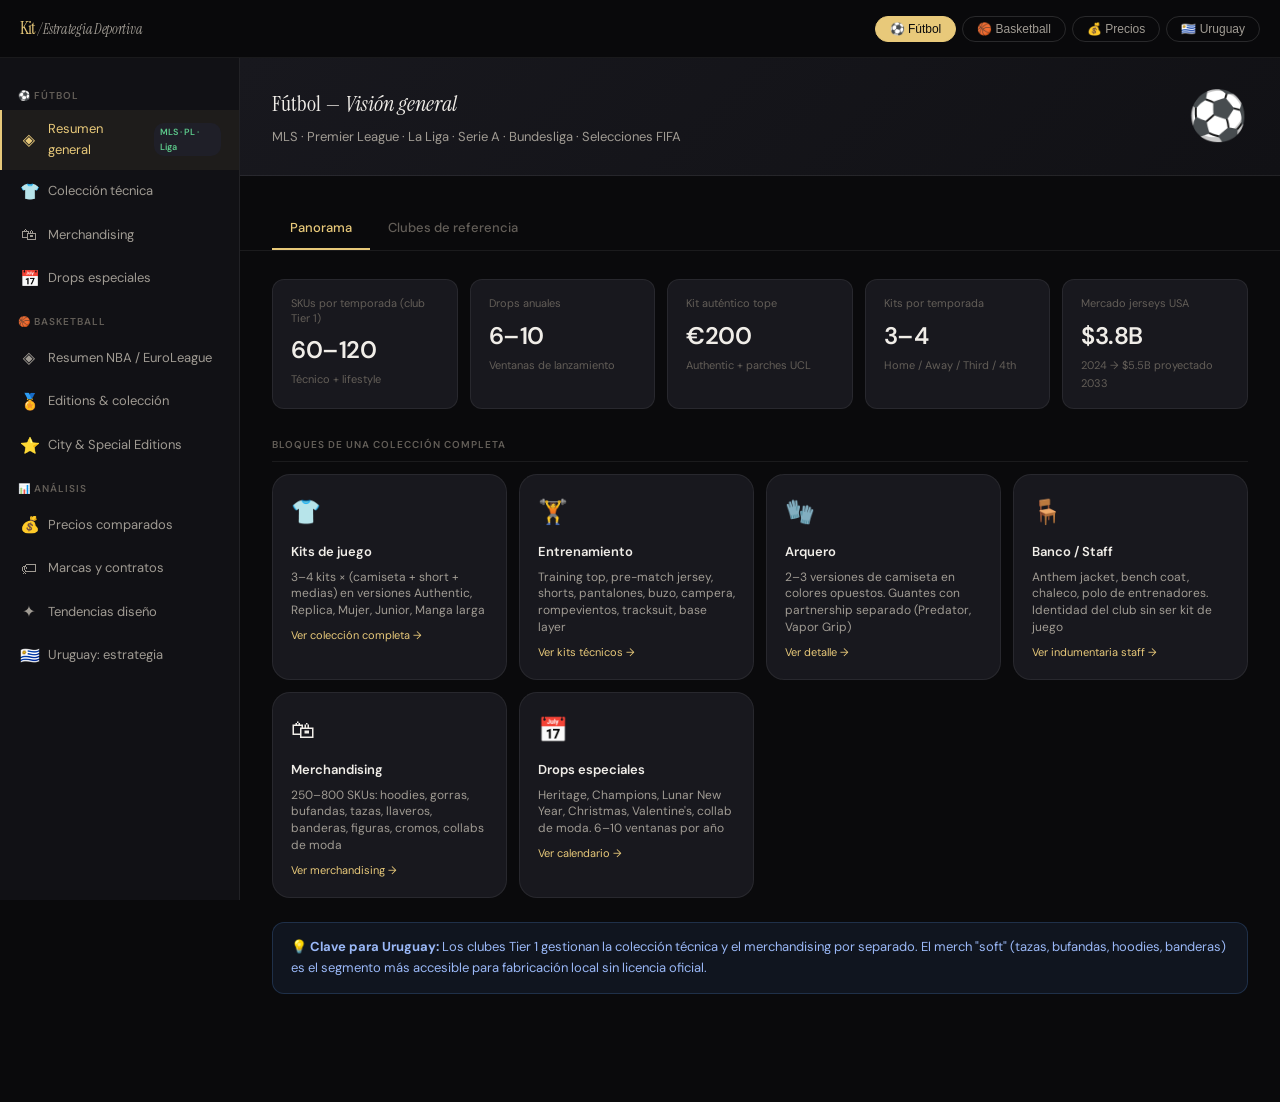
==== commit caa0e158: "Upload full dashboard" ====
--- a/index.html
+++ b/index.html
@@ -3,992 +3,1433 @@
 <head>
 <meta charset="UTF-8">
 <meta name="viewport" content="width=device-width, initial-scale=1.0">
-<title>Kit Intelligence — Colecciones Deportivas 2024-26</title>
+<title>Colecciones Deportivas — Análisis Estratégico 2024-26</title>
 <link rel="preconnect" href="https://fonts.googleapis.com">
-<link href="https://fonts.googleapis.com/css2?family=Instrument+Serif:ital@0;1&family=DM+Sans:opsz,wght@9..40,300;9..40,400;9..40,500;9..40,600&family=DM+Mono:wght@400;500&display=swap" rel="stylesheet">
+<link href="https://fonts.googleapis.com/css2?family=Instrument+Serif:ital@0;1&family=DM+Sans:wght@300;400;500;600&family=DM+Mono:wght@400;500&display=swap" rel="stylesheet">
 <style>
-:root{
-  --bg:#08080b;--bg2:#0f0f14;--bg3:#16161e;--bg4:#1e1e28;--bg5:#252532;
-  --border:rgba(255,255,255,0.06);--border2:rgba(255,255,255,0.12);--border3:rgba(255,255,255,0.18);
-  --text:#edeae4;--text2:#9b9590;--text3:#5a5650;
-  --gold:#e8c97a;--gold2:#d4a832;--red:#e05a3a;
-  --blue:#5b9cf6;--green:#52c98a;--pink:#e06fa8;--purple:#9b7fe8;
-  --serif:'Instrument Serif',Georgia,serif;
-  --sans:'DM Sans',system-ui,sans-serif;
-  --mono:'DM Mono',monospace;
-  --r:10px;--r-lg:16px;--r-xl:22px;
-  --nav:230px;--top:56px;
-}
-*,*::before,*::after{box-sizing:border-box;margin:0;padding:0}
-html{scroll-behavior:smooth}
-body{background:var(--bg);color:var(--text);font-family:var(--sans);font-size:14px;line-height:1.6;overflow-x:hidden;min-height:100vh}
-
-/* ─── TOPBAR ─── */
-#topbar{
-  position:fixed;top:0;left:0;right:0;z-index:200;
-  height:var(--top);
-  background:rgba(8,8,11,0.88);backdrop-filter:blur(16px);
-  border-bottom:1px solid var(--border);
-  display:flex;align-items:center;gap:12px;padding:0 18px;
-}
-.logo{font-family:var(--serif);font-size:17px;color:var(--gold);letter-spacing:-0.3px;white-space:nowrap}
-.logo em{font-style:italic;color:var(--text2);font-size:13px}
-.top-pills{display:flex;gap:5px;margin-left:auto;flex-wrap:nowrap}
-.tpill{
-  padding:4px 12px;border-radius:20px;font-size:11px;font-weight:500;
-  cursor:pointer;border:1px solid var(--border2);background:transparent;
-  color:var(--text2);transition:all .18s;white-space:nowrap;
-}
-.tpill:hover,.tpill.on{background:var(--gold);color:#08080b;border-color:var(--gold)}
-#hbg{display:none;background:none;border:none;cursor:pointer;color:var(--text);font-size:20px;padding:4px;line-height:1}
-
-/* ─── REFRESH ─── */
-#refresh-bar{
-  position:fixed;top:var(--top);left:var(--nav);right:0;z-index:150;
-  background:rgba(8,8,11,0.82);backdrop-filter:blur(8px);
-  border-bottom:1px solid var(--border);
-  display:flex;align-items:center;gap:12px;padding:7px 20px;
-  font-size:12px;
-}
-#refresh-bar.full{left:0}
-.last-updated{color:var(--text3);font-family:var(--mono)}
-.last-updated span{color:var(--gold)}
-#btn-refresh{
-  margin-left:auto;display:flex;align-items:center;gap:6px;
-  padding:5px 14px;border-radius:20px;font-size:11px;font-weight:600;
-  cursor:pointer;border:1px solid var(--border2);background:var(--bg3);
-  color:var(--text);transition:all .18s;
-}
-#btn-refresh:hover{border-color:var(--gold);color:var(--gold)}
-#btn-refresh.spinning svg{animation:spin 1s linear infinite}
-@keyframes spin{to{transform:rotate(360deg)}}
-.status-dot{width:6px;height:6px;border-radius:50%;background:var(--green);flex-shrink:0}
-.status-dot.loading{background:var(--gold);animation:pulse 1s ease-in-out infinite}
-.status-dot.error{background:var(--red)}
-@keyframes pulse{0%,100%{opacity:1}50%{opacity:.4}}
-
-/* ─── LAYOUT ─── */
-#layout{display:flex;padding-top:calc(var(--top) + 38px);min-height:100vh}
-
-/* ─── SIDEBAR ─── */
-#sidebar{
-  width:var(--nav);min-width:var(--nav);
-  position:fixed;top:calc(var(--top)+38px);bottom:0;left:0;
-  overflow-y:auto;background:var(--bg2);
-  border-right:1px solid var(--border);
-  padding:14px 0 40px;transition:transform .3s;z-index:100;
-}
-#sidebar::-webkit-scrollbar{width:3px}
-#sidebar::-webkit-scrollbar-thumb{background:var(--border2);border-radius:2px}
-.nlabel{font-size:10px;font-weight:600;letter-spacing:.1em;text-transform:uppercase;color:var(--text3);padding:14px 16px 5px}
-.nitem{
-  display:flex;align-items:center;gap:9px;padding:8px 16px;
-  cursor:pointer;color:var(--text2);font-size:13px;
-  border-left:2px solid transparent;transition:all .14s;
-}
-.nitem:hover{color:var(--text);background:var(--bg3)}
-.nitem.on{color:var(--gold);border-left-color:var(--gold);background:rgba(232,201,122,0.05)}
-.nitem .ic{font-size:15px;width:17px;text-align:center;flex-shrink:0}
-.nbadge{margin-left:auto;font-size:9px;padding:2px 6px;border-radius:8px;background:var(--bg4);color:var(--text3)}
-
-/* ─── MAIN ─── */
-#main{margin-left:var(--nav);flex:1;min-width:0}
-.section{display:none;padding-bottom:60px}
-.section.on{display:block}
-
-/* ─── HERO ─── */
-.hero{
-  padding:28px 28px 0;display:flex;align-items:flex-start;
-  justify-content:space-between;gap:16px;flex-wrap:wrap;
-  border-bottom:1px solid var(--border);
-  background:linear-gradient(180deg,var(--bg3) 0%,transparent 100%);
-}
-.hero h1{font-family:var(--serif);font-size:26px;font-weight:400;line-height:1.2;color:var(--text)}
-.hero h1 em{color:var(--gold);font-style:italic}
-.hero p{font-size:13px;color:var(--text2);margin-top:4px}
-.hero-icon{font-size:44px;line-height:1;padding-bottom:12px;flex-shrink:0}
-.tabs-row{display:flex;overflow-x:auto;padding:0 28px}
-.tabs-row::-webkit-scrollbar{height:0}
-.tab{
-  padding:9px 16px;cursor:pointer;font-size:13px;font-weight:500;
-  color:var(--text3);border-bottom:2px solid transparent;
-  white-space:nowrap;transition:all .14s;
-}
-.tab:hover{color:var(--text2)}
-.tab.on{color:var(--gold);border-bottom-color:var(--gold)}
-.content{padding:24px 28px}
-.pane{display:none}.pane.on{display:block}
-
-/* ─── AI CONTENT BLOCK ─── */
-.ai-block{
-  background:var(--bg3);border:1px solid var(--border);
-  border-radius:var(--r-lg);padding:20px;margin-bottom:20px;
-  position:relative;min-height:100px;
-}
-.ai-block.loading::after{
-  content:'';position:absolute;inset:0;border-radius:var(--r-lg);
-  background:linear-gradient(90deg,transparent 0%,rgba(232,201,122,0.05) 50%,transparent 100%);
-  background-size:200% 100%;animation:shimmer 1.4s ease-in-out infinite;
-}
-@keyframes shimmer{0%{background-position:200% 0}100%{background-position:-200% 0}}
-.ai-label{
-  display:flex;align-items:center;gap:6px;font-size:10px;font-weight:600;
-  letter-spacing:.08em;text-transform:uppercase;color:var(--gold2);
-  margin-bottom:12px;
-}
-.ai-label svg{width:12px;height:12px;flex-shrink:0}
-.ai-text{font-size:13px;color:var(--text2);line-height:1.7}
-.ai-text h4{font-size:14px;font-weight:600;color:var(--text);margin:12px 0 6px}
-.ai-text strong{color:var(--text);font-weight:500}
-.ai-text ul{margin:6px 0 6px 18px}
-.ai-text li{margin-bottom:3px}
-.ai-text .highlight{color:var(--gold);font-weight:500}
-.ai-skeleton{display:flex;flex-direction:column;gap:8px}
-.skel-line{height:13px;background:var(--bg4);border-radius:4px;animation:shimmer 1.4s ease-in-out infinite;background-size:200% 100%}
-
-/* ─── STAT GRID ─── */
-.sgrid{display:grid;grid-template-columns:repeat(auto-fit,minmax(140px,1fr));gap:10px;margin-bottom:20px}
-.scard{background:var(--bg3);border:1px solid var(--border);border-radius:var(--r);padding:14px 16px;transition:border-color .18s}
-.scard:hover{border-color:var(--border2)}
-.scard .slbl{font-size:11px;color:var(--text3);margin-bottom:5px;line-height:1.3}
-.scard .sval{font-size:22px;font-weight:600;color:var(--text);letter-spacing:-.5px;font-family:var(--mono)}
-.scard .ssub{font-size:11px;color:var(--text3);margin-top:2px}
-
-/* ─── JERSEY CARDS ─── */
-.jgrid{display:grid;grid-template-columns:repeat(auto-fill,minmax(190px,1fr));gap:14px;margin-bottom:20px}
-.jcard{
-  background:var(--bg3);border:1px solid var(--border);
-  border-radius:var(--r-lg);overflow:hidden;cursor:pointer;
-  transition:all .2s;text-decoration:none;display:block;
-}
-.jcard:hover{border-color:var(--border2);transform:translateY(-2px)}
-.jvisual{
-  height:130px;display:flex;align-items:center;justify-content:center;
-  position:relative;overflow:hidden;
-}
-.jbody{padding:14px}
-.jbody h4{font-size:13px;font-weight:600;color:var(--text);margin-bottom:3px}
-.jbody p{font-size:12px;color:var(--text2);line-height:1.4;margin-bottom:8px}
-.jpills{display:flex;gap:5px;flex-wrap:wrap}
-.jpill{
-  font-size:10px;font-weight:500;padding:2px 8px;border-radius:8px;
-  background:var(--bg4);color:var(--text3);border:1px solid var(--border);
-}
-.jpill.g{background:rgba(82,201,138,0.12);color:var(--green);border-color:rgba(82,201,138,0.25)}
-.jpill.a{background:rgba(232,201,122,0.12);color:var(--gold);border-color:rgba(232,201,122,0.25)}
-.jlink{
-  font-size:10px;color:var(--blue);display:flex;align-items:center;gap:4px;
-  margin-top:8px;text-decoration:none;
-}
-.jlink:hover{color:var(--gold)}
-.jlink svg{width:10px;height:10px}
-.store-badge{
-  position:absolute;top:8px;right:8px;font-size:9px;font-weight:600;
-  padding:2px 7px;border-radius:6px;background:rgba(0,0,0,.5);color:rgba(255,255,255,.8);
-  backdrop-filter:blur(4px);
-}
-
-/* ─── TABLE ─── */
-.twrap{overflow-x:auto;margin-bottom:20px;border-radius:var(--r);border:1px solid var(--border)}
-table{width:100%;border-collapse:collapse;font-size:13px}
-thead tr{background:var(--bg3)}
-th{text-align:left;padding:9px 13px;font-size:10px;font-weight:600;color:var(--text3);text-transform:uppercase;letter-spacing:.06em;border-bottom:1px solid var(--border);white-space:nowrap}
-td{padding:9px 13px;border-bottom:1px solid var(--border);color:var(--text);vertical-align:top;line-height:1.4}
-tr:last-child td{border-bottom:none}
-tbody tr:hover td{background:var(--bg3)}
-td.v{font-family:var(--mono);font-size:12px;color:var(--gold);white-space:nowrap}
-td.m{color:var(--text2)}
-td.g{color:var(--green);font-weight:500}
-
-/* ─── TIMELINE ─── */
-.tl{margin-bottom:20px}
-.tlrow{display:flex;gap:10px;margin-bottom:10px;align-items:flex-start}
-.tlmo{min-width:52px;font-size:10px;font-weight:600;color:var(--text3);text-transform:uppercase;letter-spacing:.06em;padding-top:5px}
-.tlchips{display:flex;flex-wrap:wrap;gap:5px;flex:1}
-.chip{font-size:11px;font-weight:500;padding:4px 11px;border-radius:20px;cursor:pointer;border:1px solid transparent;transition:opacity .14s}
-.chip:hover{opacity:.8}
-.cg{background:rgba(82,201,138,.14);color:var(--green);border-color:rgba(82,201,138,.28)}
-.cb{background:rgba(91,156,246,.14);color:var(--blue);border-color:rgba(91,156,246,.28)}
-.ca{background:rgba(232,201,122,.14);color:var(--gold);border-color:rgba(232,201,122,.28)}
-.cr{background:rgba(224,90,58,.14);color:var(--red);border-color:rgba(224,90,58,.28)}
-.cp{background:rgba(155,127,232,.14);color:var(--purple);border-color:rgba(155,127,232,.28)}
-.ck{background:rgba(224,111,168,.14);color:var(--pink);border-color:rgba(224,111,168,.28)}
-.cx{background:var(--bg4);color:var(--text2);border-color:var(--border2)}
-
-/* ─── SECTION TITLE ─── */
-.stitle{font-size:10px;font-weight:600;letter-spacing:.1em;text-transform:uppercase;color:var(--text3);margin:22px 0 10px;padding-bottom:7px;border-bottom:1px solid var(--border)}
-
-/* ─── INFO BOXES ─── */
-.ibox{background:rgba(91,156,246,.07);border:1px solid rgba(91,156,246,.18);border-radius:var(--r);padding:13px 16px;margin-bottom:16px;font-size:13px;color:#9ab7f5;line-height:1.6}
-.wbox{background:rgba(224,90,58,.07);border:1px solid rgba(224,90,58,.18);border-radius:var(--r);padding:13px 16px;margin-bottom:16px;font-size:13px;color:#f08870;line-height:1.6}
-.gbox{background:rgba(82,201,138,.07);border:1px solid rgba(82,201,138,.18);border-radius:var(--r);padding:13px 16px;margin-bottom:16px;font-size:13px;color:#7dd4a0;line-height:1.6}
-
-/* ─── MODEL CARD ─── */
-.mcard{background:var(--bg3);border:1px solid var(--border);border-radius:var(--r-lg);padding:18px;margin-bottom:11px;transition:border-color .18s;cursor:pointer}
-.mcard:hover{border-color:var(--border2)}
-.mcard.star{border-color:rgba(232,201,122,.35);background:rgba(232,201,122,.03)}
-.mcard h4{font-size:14px;font-weight:600;color:var(--text);margin-bottom:7px;display:flex;align-items:center;gap:8px;flex-wrap:wrap}
-.mcard p{font-size:13px;color:var(--text2);line-height:1.6;margin-bottom:8px}
-.mpros{display:flex;flex-wrap:wrap;gap:8px;margin-top:6px}
-.pro{font-size:11px;color:var(--green)}.con{font-size:11px;color:var(--red)}
-
-/* ─── BRAND BAR ─── */
-.bcard{background:var(--bg3);border:1px solid var(--border);border-radius:var(--r-lg);padding:16px;margin-bottom:11px}
-.bcard h4{font-size:13px;font-weight:600;color:var(--text);margin-bottom:9px}
-.brow{display:flex;align-items:center;gap:9px;margin-bottom:5px}
-.blbl{min-width:65px;font-size:12px;color:var(--text2)}
-.bwrap{flex:1;height:4px;background:var(--bg4);border-radius:2px;overflow:hidden}
-.bfill{height:100%;border-radius:2px}
-.bpct{font-family:var(--mono);font-size:11px;color:var(--text3);min-width:28px}
-.bteams{font-size:11px;color:var(--text3);margin-top:4px;line-height:1.5}
-
-/* ─── PRICING POS ─── */
-.ppos{margin:16px 0}
-.prow{display:flex;align-items:center;gap:10px;margin-bottom:9px}
-.plbl{min-width:125px;font-size:12px;color:var(--text2)}
-.pbwrap{flex:1;height:5px;background:var(--bg4);border-radius:3px;overflow:hidden}
-.pbfill{height:100%;border-radius:3px}
-.pval{font-family:var(--mono);font-size:12px;min-width:55px;text-align:right}
-.pfeatured .plbl{color:var(--green);font-weight:600}
-.pfeatured .pval{color:var(--green)}
-
-/* ─── TREND GRID ─── */
-.trgrid{display:grid;grid-template-columns:repeat(auto-fill,minmax(210px,1fr));gap:13px;margin-bottom:20px}
-.trcard{background:var(--bg3);border:1px solid var(--border);border-radius:var(--r-lg);padding:18px;cursor:pointer;transition:all .2s}
-.trcard:hover{border-color:var(--border2);transform:translateY(-2px)}
-.tricon{font-size:24px;margin-bottom:9px}
-.trcard h4{font-size:13px;font-weight:600;color:var(--text);margin-bottom:5px}
-.trcard p{font-size:12px;color:var(--text2);line-height:1.5}
-.trtags{margin-top:9px;display:flex;flex-wrap:wrap;gap:4px}
-.trtag{font-size:10px;padding:2px 7px;border-radius:7px;background:var(--bg4);color:var(--text3);border:1px solid var(--border)}
-
-/* ─── OVERLAY + MOBILE ─── */
-#overlay{display:none;position:fixed;inset:0;background:rgba(0,0,0,.65);z-index:90}
-.sfooter{margin:28px 28px 0;padding:16px 0;border-top:1px solid var(--border);font-size:11px;color:var(--text3);line-height:1.6}
-
-/* ─── MOBILE ─── */
-@media(max-width:768px){
-  :root{--nav:256px}
-  #hbg{display:block}
-  .top-pills{display:none}
-  #sidebar{transform:translateX(-100%);box-shadow:4px 0 30px rgba(0,0,0,.5)}
-  #sidebar.open{transform:translateX(0)}
-  #overlay.open{display:block}
-  #main{margin-left:0}
-  #refresh-bar{left:0}
-  .hero{padding:20px 16px 0}
-  .tabs-row{padding:0 16px}
-  .content{padding:18px 16px}
-  .sgrid{grid-template-columns:1fr 1fr}
-  .jgrid{grid-template-columns:1fr 1fr}
-  .trgrid{grid-template-columns:1fr}
-  .tlrow{flex-direction:column;gap:5px}
-  .tlmo{padding-top:0}
-  .sfooter{margin:20px 16px 0}
-  .prow .plbl{min-width:90px;font-size:11px}
-}
-@media(max-width:480px){
-  .jgrid{grid-template-columns:1fr}
-  .sgrid{grid-template-columns:1fr 1fr}
-}
-
-/* ─── FADE ANIM ─── */
-@keyframes fadeUp{from{opacity:0;transform:translateY(10px)}to{opacity:1;transform:translateY(0)}}
-.section.on .content>*{animation:fadeUp .28s ease forwards}
+:root {
+  --bg: #0a0a0c;
+  --bg2: #111115;
+  --bg3: #18181e;
+  --bg4: #1f1f28;
+  --border: rgba(255,255,255,0.07);
+  --border2: rgba(255,255,255,0.13);
+  --text: #f0ede8;
+  --text2: #a09b93;
+  --text3: #635e58;
+  --accent: #e8c97a;
+  --accent2: #d4553a;
+  --blue: #5b9cf6;
+  --green: #5cc98a;
+  --pink: #e86fa8;
+  --purple: #9b7fe8;
+  --serif: 'Instrument Serif', Georgia, serif;
+  --sans: 'DM Sans', system-ui, sans-serif;
+  --mono: 'DM Mono', monospace;
+  --r: 12px;
+  --r-lg: 18px;
+  --nav-w: 240px;
+  --hdr: 58px;
+}
+*, *::before, *::after { box-sizing: border-box; margin: 0; padding: 0; }
+html { scroll-behavior: smooth; }
+body {
+  background: var(--bg);
+  color: var(--text);
+  font-family: var(--sans);
+  font-size: 14px;
+  line-height: 1.6;
+  min-height: 100vh;
+  overflow-x: hidden;
+}
+
+/* ── TOPBAR ─────────────────────────────── */
+#topbar {
+  position: fixed; top: 0; left: 0; right: 0; z-index: 100;
+  height: var(--hdr);
+  background: rgba(10,10,12,0.92);
+  backdrop-filter: blur(12px);
+  border-bottom: 1px solid var(--border);
+  display: flex; align-items: center; padding: 0 20px; gap: 16px;
+}
+#topbar .logo {
+  font-family: var(--serif);
+  font-size: 18px;
+  color: var(--accent);
+  white-space: nowrap;
+  letter-spacing: -0.3px;
+}
+#topbar .logo span { color: var(--text2); font-style: italic; font-size: 14px; }
+#topbar .sport-pills { display: flex; gap: 6px; margin-left: auto; }
+.sport-pill {
+  padding: 5px 14px; border-radius: 20px; font-size: 12px; font-weight: 500;
+  cursor: pointer; border: 1px solid var(--border2); background: transparent;
+  color: var(--text2); transition: all .2s; white-space: nowrap;
+}
+.sport-pill.active, .sport-pill:hover {
+  background: var(--accent); color: #0a0a0c; border-color: var(--accent);
+}
+#hamburger {
+  display: none; background: none; border: none; cursor: pointer;
+  color: var(--text); font-size: 22px; padding: 4px; line-height: 1;
+}
+
+/* ── LAYOUT ─────────────────────────────── */
+#layout { display: flex; padding-top: var(--hdr); min-height: 100vh; }
+
+/* ── SIDEBAR ─────────────────────────────── */
+#sidebar {
+  width: var(--nav-w); min-width: var(--nav-w);
+  position: fixed; top: var(--hdr); bottom: 0; left: 0;
+  overflow-y: auto; overflow-x: hidden;
+  background: var(--bg2);
+  border-right: 1px solid var(--border);
+  padding: 16px 0 40px;
+  transition: transform .3s;
+  z-index: 90;
+}
+#sidebar::-webkit-scrollbar { width: 4px; }
+#sidebar::-webkit-scrollbar-thumb { background: var(--border2); border-radius: 2px; }
+
+.nav-group { margin-bottom: 4px; }
+.nav-label {
+  font-size: 10px; font-weight: 600; letter-spacing: .1em;
+  text-transform: uppercase; color: var(--text3);
+  padding: 14px 18px 6px;
+}
+.nav-item {
+  display: flex; align-items: center; gap: 10px;
+  padding: 9px 18px; cursor: pointer;
+  color: var(--text2); font-size: 13px;
+  border-left: 2px solid transparent;
+  transition: all .15s; position: relative;
+}
+.nav-item:hover { color: var(--text); background: var(--bg3); }
+.nav-item.active {
+  color: var(--accent); border-left-color: var(--accent);
+  background: rgba(232,201,122,0.06);
+}
+.nav-item .ni-icon { font-size: 16px; width: 18px; text-align: center; flex-shrink: 0; }
+.nav-badge {
+  margin-left: auto; font-size: 9px; font-weight: 600;
+  padding: 2px 6px; border-radius: 10px; background: var(--bg4);
+}
+
+/* ── MAIN ─────────────────────────────── */
+#main { margin-left: var(--nav-w); flex: 1; min-width: 0; }
+
+/* ── SECTION ─────────────────────────────── */
+.section { display: none; padding: 0 0 60px; }
+.section.active { display: block; }
+
+/* ── PAGE HEADER ─────────────────────────── */
+.page-hdr {
+  padding: 32px 32px 0;
+  border-bottom: 1px solid var(--border);
+  background: var(--bg);
+  position: sticky; top: var(--hdr); z-index: 50;
+}
+.page-hdr-inner { display: flex; align-items: flex-start; gap: 16px; margin-bottom: 20px; flex-wrap: wrap; }
+.page-hdr h1 { font-family: var(--serif); font-size: 28px; color: var(--text); line-height: 1.2; font-weight: 400; }
+.page-hdr h1 em { color: var(--accent); font-style: italic; }
+.page-hdr p { font-size: 13px; color: var(--text2); margin-top: 4px; }
+
+/* ── TABS ─────────────────────────────── */
+.tabs { display: flex; gap: 0; overflow-x: auto; }
+.tabs::-webkit-scrollbar { height: 0; }
+.tab {
+  padding: 10px 18px; cursor: pointer; font-size: 13px; font-weight: 500;
+  color: var(--text3); border-bottom: 2px solid transparent;
+  white-space: nowrap; transition: all .15s;
+}
+.tab:hover { color: var(--text2); }
+.tab.active { color: var(--accent); border-bottom-color: var(--accent); }
+
+/* ── CONTENT ─────────────────────────────── */
+.content { padding: 28px 32px; }
+.tab-pane { display: none; }
+.tab-pane.active { display: block; }
+
+/* ── STAT GRID ─────────────────────────── */
+.stat-grid {
+  display: grid; grid-template-columns: repeat(auto-fit, minmax(150px, 1fr));
+  gap: 12px; margin-bottom: 28px;
+}
+.stat-card {
+  background: var(--bg3); border: 1px solid var(--border);
+  border-radius: var(--r); padding: 16px 18px;
+  transition: border-color .2s;
+}
+.stat-card:hover { border-color: var(--border2); }
+.stat-card .sc-label { font-size: 11px; color: var(--text3); margin-bottom: 6px; line-height: 1.3; }
+.stat-card .sc-val { font-size: 24px; font-weight: 600; color: var(--text); letter-spacing: -0.5px; }
+.stat-card .sc-sub { font-size: 11px; color: var(--text3); margin-top: 2px; }
+
+/* ── SECTION TITLE ─────────────────────── */
+.sec-title {
+  font-size: 10px; font-weight: 600; letter-spacing: .1em;
+  text-transform: uppercase; color: var(--text3);
+  margin: 24px 0 12px; padding-bottom: 8px;
+  border-bottom: 1px solid var(--border);
+}
+
+/* ── KIT GRID ─────────────────────────── */
+.kit-grid { display: grid; grid-template-columns: repeat(auto-fill, minmax(180px, 1fr)); gap: 14px; margin-bottom: 28px; }
+.kit-card {
+  background: var(--bg3); border: 1px solid var(--border);
+  border-radius: var(--r-lg); overflow: hidden;
+  cursor: pointer; transition: all .2s;
+}
+.kit-card:hover { border-color: var(--border2); transform: translateY(-2px); }
+.kit-visual {
+  height: 120px; display: flex; align-items: center; justify-content: center;
+  position: relative; overflow: hidden;
+}
+.kit-body { padding: 14px; }
+.kit-body h4 { font-size: 13px; font-weight: 600; color: var(--text); margin-bottom: 4px; }
+.kit-body p { font-size: 12px; color: var(--text2); line-height: 1.4; }
+.kit-prices { display: flex; gap: 6px; flex-wrap: wrap; margin-top: 10px; }
+.kpill {
+  font-size: 10px; font-weight: 500; padding: 3px 8px; border-radius: 10px;
+  background: var(--bg4); color: var(--text3); border: 1px solid var(--border);
+}
+.kpill.hi { background: rgba(92,201,138,0.12); color: var(--green); border-color: rgba(92,201,138,0.25); }
+.kpill.accent { background: rgba(232,201,122,0.12); color: var(--accent); border-color: rgba(232,201,122,0.25); }
+
+/* ── TABLE ─────────────────────────────── */
+.tbl-wrap { overflow-x: auto; margin-bottom: 24px; border-radius: var(--r); border: 1px solid var(--border); }
+table { width: 100%; border-collapse: collapse; font-size: 13px; }
+thead tr { background: var(--bg3); }
+th {
+  text-align: left; padding: 10px 14px;
+  font-size: 10px; font-weight: 600; color: var(--text3);
+  text-transform: uppercase; letter-spacing: .06em;
+  border-bottom: 1px solid var(--border); white-space: nowrap;
+}
+td {
+  padding: 10px 14px; border-bottom: 1px solid var(--border);
+  color: var(--text); vertical-align: top; line-height: 1.4;
+}
+tr:last-child td { border-bottom: none; }
+tbody tr:hover td { background: var(--bg3); }
+td.val { font-family: var(--mono); font-size: 12px; color: var(--accent); white-space: nowrap; }
+td.green { color: var(--green); font-weight: 500; }
+td.muted { color: var(--text2); }
+
+/* ── TIMELINE ─────────────────────────── */
+.timeline { margin-bottom: 24px; }
+.tl-row { display: flex; gap: 12px; margin-bottom: 12px; align-items: flex-start; }
+.tl-month {
+  min-width: 54px; font-size: 10px; font-weight: 600; color: var(--text3);
+  text-transform: uppercase; letter-spacing: .06em; padding-top: 5px;
+}
+.tl-chips { display: flex; flex-wrap: wrap; gap: 6px; flex: 1; }
+.tl-chip {
+  font-size: 11px; font-weight: 500; padding: 4px 12px; border-radius: 20px;
+  cursor: pointer; transition: opacity .15s; border: 1px solid transparent;
+}
+.tl-chip:hover { opacity: .85; }
+.c-green { background: rgba(92,201,138,0.15); color: var(--green); border-color: rgba(92,201,138,0.3); }
+.c-blue { background: rgba(91,156,246,0.15); color: var(--blue); border-color: rgba(91,156,246,0.3); }
+.c-accent { background: rgba(232,201,122,0.15); color: var(--accent); border-color: rgba(232,201,122,0.3); }
+.c-red { background: rgba(216,85,58,0.15); color: var(--accent2); border-color: rgba(216,85,58,0.3); }
+.c-purple { background: rgba(155,127,232,0.15); color: var(--purple); border-color: rgba(155,127,232,0.3); }
+.c-pink { background: rgba(232,111,168,0.15); color: var(--pink); border-color: rgba(232,111,168,0.3); }
+.c-gray { background: var(--bg4); color: var(--text2); border-color: var(--border2); }
+
+/* ── TREND GRID ─────────────────────────── */
+.trend-grid { display: grid; grid-template-columns: repeat(auto-fill, minmax(220px, 1fr)); gap: 14px; margin-bottom: 24px; }
+.trend-card {
+  background: var(--bg3); border: 1px solid var(--border);
+  border-radius: var(--r-lg); padding: 20px; cursor: pointer; transition: all .2s;
+}
+.trend-card:hover { border-color: var(--border2); transform: translateY(-2px); }
+.trend-icon { font-size: 26px; margin-bottom: 10px; }
+.trend-card h4 { font-size: 13px; font-weight: 600; color: var(--text); margin-bottom: 6px; }
+.trend-card p { font-size: 12px; color: var(--text2); line-height: 1.5; }
+.trend-tags { margin-top: 10px; display: flex; flex-wrap: wrap; gap: 4px; }
+.ttag {
+  font-size: 10px; padding: 2px 7px; border-radius: 8px;
+  background: var(--bg4); color: var(--text3); border: 1px solid var(--border);
+}
+
+/* ── MODEL CARD ─────────────────────────── */
+.model-card {
+  background: var(--bg3); border: 1px solid var(--border);
+  border-radius: var(--r-lg); padding: 20px; margin-bottom: 12px;
+  cursor: pointer; transition: all .2s;
+}
+.model-card:hover { border-color: var(--border2); }
+.model-card.featured { border-color: rgba(232,201,122,0.4); background: rgba(232,201,122,0.04); }
+.model-card h4 { font-size: 14px; font-weight: 600; color: var(--text); margin-bottom: 8px; display: flex; align-items: center; gap: 8px; flex-wrap: wrap; }
+.model-card p { font-size: 13px; color: var(--text2); line-height: 1.6; margin-bottom: 10px; }
+.model-pros { display: flex; flex-wrap: wrap; gap: 8px; margin-top: 8px; }
+.pro { font-size: 11px; color: var(--green); } .con { font-size: 11px; color: var(--accent2); }
+
+/* ── INFO BOX ─────────────────────────────── */
+.info-box {
+  background: rgba(91,156,246,0.08); border: 1px solid rgba(91,156,246,0.2);
+  border-radius: var(--r); padding: 14px 18px; margin-bottom: 20px;
+  font-size: 13px; color: #9ab8f7; line-height: 1.6;
+}
+.warn-box {
+  background: rgba(216,85,58,0.08); border: 1px solid rgba(216,85,58,0.2);
+  border-radius: var(--r); padding: 14px 18px; margin-bottom: 20px;
+  font-size: 13px; color: #f0856a; line-height: 1.6;
+}
+.success-box {
+  background: rgba(92,201,138,0.08); border: 1px solid rgba(92,201,138,0.2);
+  border-radius: var(--r); padding: 14px 18px; margin-bottom: 20px;
+  font-size: 13px; color: #7dd4a0; line-height: 1.6;
+}
+
+/* ── BRAND BAR ─────────────────────────── */
+.brand-card {
+  background: var(--bg3); border: 1px solid var(--border);
+  border-radius: var(--r-lg); padding: 18px; margin-bottom: 12px;
+}
+.brand-card h4 { font-size: 14px; font-weight: 600; color: var(--text); margin-bottom: 10px; }
+.bar-row { display: flex; align-items: center; gap: 10px; margin-bottom: 6px; }
+.bar-label { min-width: 70px; font-size: 12px; color: var(--text2); }
+.bar-wrap { flex: 1; height: 4px; background: var(--bg4); border-radius: 2px; overflow: hidden; }
+.bar-fill { height: 100%; border-radius: 2px; transition: width 1s ease; }
+.bar-pct { font-family: var(--mono); font-size: 11px; color: var(--text3); min-width: 30px; }
+.brand-teams { font-size: 11px; color: var(--text3); margin-top: 4px; line-height: 1.5; }
+
+/* ── PRICING POSITION ─────────────────────── */
+.pricing-pos { margin: 20px 0; }
+.pos-row { display: flex; align-items: center; gap: 12px; margin-bottom: 10px; }
+.pos-label { min-width: 130px; font-size: 12px; color: var(--text2); }
+.pos-bar-wrap { flex: 1; height: 6px; background: var(--bg4); border-radius: 3px; overflow: hidden; }
+.pos-val { font-family: var(--mono); font-size: 12px; min-width: 60px; text-align: right; }
+.pos-featured .pos-label { color: var(--green); font-weight: 600; }
+.pos-featured .pos-val { color: var(--green); }
+
+/* ── JERSEY SVG ─────────────────────────── */
+.jersey-wrap { display: flex; justify-content: center; align-items: center; flex: 1; }
+
+/* ── TAGS/BADGES ─────────────────────────── */
+.badge {
+  display: inline-block; font-size: 10px; font-weight: 600;
+  padding: 3px 8px; border-radius: 8px; vertical-align: middle;
+}
+.badge-gold { background: rgba(232,201,122,0.2); color: var(--accent); }
+.badge-blue { background: rgba(91,156,246,0.2); color: var(--blue); }
+.badge-red { background: rgba(216,85,58,0.2); color: var(--accent2); }
+.badge-green { background: rgba(92,201,138,0.2); color: var(--green); }
+.badge-gray { background: var(--bg4); color: var(--text3); }
+
+/* ── OVERLAY (mobile nav) ─────────────────── */
+#overlay { display: none; position: fixed; inset: 0; background: rgba(0,0,0,.6); z-index: 85; }
+
+/* ── FOOTER ─────────────────────────────── */
+.section-footer {
+  margin: 32px 32px 0;
+  padding: 20px 0;
+  border-top: 1px solid var(--border);
+  font-size: 11px; color: var(--text3);
+  display: flex; flex-wrap: wrap; gap: 8px; align-items: center;
+}
+.section-footer strong { color: var(--text2); }
+
+/* ── RESPONSIVE ─────────────────────────── */
+@media (max-width: 768px) {
+  :root { --nav-w: 260px; }
+  #hamburger { display: block; }
+  #topbar .sport-pills { display: none; }
+  #sidebar {
+    transform: translateX(-100%);
+    box-shadow: 4px 0 30px rgba(0,0,0,.5);
+  }
+  #sidebar.open { transform: translateX(0); }
+  #overlay.open { display: block; }
+  #main { margin-left: 0; }
+  .page-hdr { padding: 20px 16px 0; position: static; }
+  .content { padding: 20px 16px; }
+  .stat-grid { grid-template-columns: 1fr 1fr; }
+  .kit-grid { grid-template-columns: 1fr 1fr; }
+  .trend-grid { grid-template-columns: 1fr; }
+  th, td { padding: 8px 10px; }
+  .tl-row { flex-direction: column; gap: 6px; }
+  .tl-month { padding-top: 0; }
+  .section-footer { margin: 20px 16px 0; }
+  .pos-label { min-width: 100px; font-size: 11px; }
+  .page-hdr h1 { font-size: 22px; }
+}
+@media (max-width: 480px) {
+  .stat-grid { grid-template-columns: 1fr 1fr; }
+  .kit-grid { grid-template-columns: 1fr; }
+  .stat-card .sc-val { font-size: 20px; }
+}
+
+/* ── ANIMATIONS ─────────────────────────── */
+@keyframes fadeUp {
+  from { opacity: 0; transform: translateY(12px); }
+  to { opacity: 1; transform: translateY(0); }
+}
+.section.active .content > * {
+  animation: fadeUp .3s ease forwards;
+}
+@keyframes barGrow {
+  from { width: 0; }
+}
+
+/* ── HERO STRIPE ─────────────────────────── */
+.hero-stripe {
+  background: linear-gradient(135deg, var(--bg3) 0%, var(--bg2) 100%);
+  border-bottom: 1px solid var(--border);
+  padding: 28px 32px;
+  display: grid;
+  grid-template-columns: 1fr auto;
+  gap: 24px;
+  align-items: center;
+}
+.hero-stripe h2 { font-family: var(--serif); font-size: 22px; font-weight: 400; color: var(--text); margin-bottom: 6px; }
+.hero-stripe p { font-size: 13px; color: var(--text2); line-height: 1.5; }
+.hero-badge { font-size: 48px; line-height: 1; }
+
+@media (max-width: 480px) {
+  .hero-stripe { padding: 20px 16px; grid-template-columns: 1fr; }
+  .hero-badge { display: none; }
+}
+
+/* ── OVERVIEW GRID ─────────────────────────── */
+.overview-grid { display: grid; grid-template-columns: repeat(auto-fill, minmax(200px, 1fr)); gap: 12px; margin-bottom: 24px; }
+.ov-card {
+  background: var(--bg3); border: 1px solid var(--border);
+  border-radius: var(--r-lg); padding: 18px; cursor: pointer; transition: all .2s;
+}
+.ov-card:hover { border-color: var(--border2); transform: translateY(-2px); }
+.ov-card .ov-icon { font-size: 24px; margin-bottom: 10px; }
+.ov-card h4 { font-size: 13px; font-weight: 600; color: var(--text); margin-bottom: 6px; }
+.ov-card p { font-size: 12px; color: var(--text2); line-height: 1.4; }
+.ov-card .ov-link { font-size: 11px; color: var(--accent); margin-top: 8px; }
 </style>
 </head>
 <body>
 
+<!-- TOPBAR -->
 <header id="topbar">
-  <button id="hbg" onclick="toggleSidebar()" aria-label="Menú">☰</button>
-  <div class="logo">Kit Intelligence <em>· Colecciones Deportivas</em></div>
-  <div class="top-pills">
-    <button class="tpill on" onclick="go('fut-ov')">⚽ Fútbol</button>
-    <button class="tpill" onclick="go('bsk-ov')">🏀 Basket</button>
-    <button class="tpill" onclick="go('precios')">💰 Precios</button>
-    <button class="tpill" onclick="go('marcas')">🏷 Marcas</button>
-    <button class="tpill" onclick="go('trends')">✦ Diseño</button>
-    <button class="tpill" onclick="go('uruguay')">🇺🇾 Uruguay</button>
+  <button id="hamburger" onclick="toggleSidebar()" aria-label="Menú">☰</button>
+  <div class="logo">Kit<span>&nbsp;/ Estrategia Deportiva</span></div>
+  <div class="sport-pills">
+    <button class="sport-pill active" onclick="navTo('fut-overview')">⚽ Fútbol</button>
+    <button class="sport-pill" onclick="navTo('bsk-overview')">🏀 Basketball</button>
+    <button class="sport-pill" onclick="navTo('precios')">💰 Precios</button>
+    <button class="sport-pill" onclick="navTo('uruguay')">🇺🇾 Uruguay</button>
   </div>
 </header>
 
-<div id="refresh-bar">
-  <div class="status-dot loading" id="sdot"></div>
-  <div class="last-updated" id="lupd">Actualizando contenido con IA…</div>
-  <button id="btn-refresh" onclick="refreshAll(true)">
-    <svg id="refresh-icon" viewBox="0 0 16 16" fill="none" stroke="currentColor" stroke-width="1.5" stroke-linecap="round"><path d="M13.5 8A5.5 5.5 0 1 1 10 3.1"/><polyline points="10,1 10,4 13,4"/></svg>
-    Actualizar
-  </button>
-</div>
-
+<!-- OVERLAY (mobile) -->
 <div id="overlay" onclick="closeSidebar()"></div>
 
+<!-- LAYOUT -->
 <div id="layout">
+
+<!-- SIDEBAR -->
 <nav id="sidebar">
-  <div class="nlabel">⚽ Fútbol</div>
-  <div class="nitem on" data-s="fut-ov" onclick="go('fut-ov');closeSidebar()"><span class="ic">◈</span>Resumen general<span class="nbadge" style="color:var(--green)">MLS·PL·Liga</span></div>
-  <div class="nitem" data-s="fut-kits" onclick="go('fut-kits');closeSidebar()"><span class="ic">👕</span>Colección técnica</div>
-  <div class="nitem" data-s="fut-merch" onclick="go('fut-merch');closeSidebar()"><span class="ic">🛍</span>Merchandising</div>
-  <div class="nitem" data-s="fut-drops" onclick="go('fut-drops');closeSidebar()"><span class="ic">📅</span>Drops especiales</div>
-  <div class="nlabel">🏀 Basketball</div>
-  <div class="nitem" data-s="bsk-ov" onclick="go('bsk-ov');closeSidebar()"><span class="ic">◈</span>NBA / EuroLeague</div>
-  <div class="nitem" data-s="bsk-kits" onclick="go('bsk-kits');closeSidebar()"><span class="ic">🏅</span>Editions & colección</div>
-  <div class="nitem" data-s="bsk-drops" onclick="go('bsk-drops');closeSidebar()"><span class="ic">⭐</span>City & Special Editions</div>
-  <div class="nlabel">📊 Análisis</div>
-  <div class="nitem" data-s="precios" onclick="go('precios');closeSidebar()"><span class="ic">💰</span>Precios comparados</div>
-  <div class="nitem" data-s="marcas" onclick="go('marcas');closeSidebar()"><span class="ic">🏷</span>Marcas & contratos</div>
-  <div class="nitem" data-s="trends" onclick="go('trends');closeSidebar()"><span class="ic">✦</span>Tendencias diseño</div>
-  <div class="nitem" data-s="uruguay" onclick="go('uruguay');closeSidebar()"><span class="ic">🇺🇾</span>Uruguay: estrategia</div>
+  <div class="nav-label">⚽ Fútbol</div>
+  <div class="nav-item active" data-sec="fut-overview" onclick="navTo('fut-overview');closeSidebar()">
+    <span class="ni-icon">◈</span> Resumen general
+    <span class="nav-badge" style="color:var(--green)">MLS · PL · Liga</span>
+  </div>
+  <div class="nav-item" data-sec="fut-kits" onclick="navTo('fut-kits');closeSidebar()">
+    <span class="ni-icon">👕</span> Colección técnica
+  </div>
+  <div class="nav-item" data-sec="fut-merch" onclick="navTo('fut-merch');closeSidebar()">
+    <span class="ni-icon">🛍</span> Merchandising
+  </div>
+  <div class="nav-item" data-sec="fut-drops" onclick="navTo('fut-drops');closeSidebar()">
+    <span class="ni-icon">📅</span> Drops especiales
+  </div>
+  <div class="nav-label">🏀 Basketball</div>
+  <div class="nav-item" data-sec="bsk-overview" onclick="navTo('bsk-overview');closeSidebar()">
+    <span class="ni-icon">◈</span> Resumen NBA / EuroLeague
+  </div>
+  <div class="nav-item" data-sec="bsk-kits" onclick="navTo('bsk-kits');closeSidebar()">
+    <span class="ni-icon">🏅</span> Editions & colección
+  </div>
+  <div class="nav-item" data-sec="bsk-drops" onclick="navTo('bsk-drops');closeSidebar()">
+    <span class="ni-icon">⭐</span> City & Special Editions
+  </div>
+  <div class="nav-label">📊 Análisis</div>
+  <div class="nav-item" data-sec="precios" onclick="navTo('precios');closeSidebar()">
+    <span class="ni-icon">💰</span> Precios comparados
+  </div>
+  <div class="nav-item" data-sec="marcas" onclick="navTo('marcas');closeSidebar()">
+    <span class="ni-icon">🏷</span> Marcas y contratos
+  </div>
+  <div class="nav-item" data-sec="trends" onclick="navTo('trends');closeSidebar()">
+    <span class="ni-icon">✦</span> Tendencias diseño
+  </div>
+  <div class="nav-item" data-sec="uruguay" onclick="navTo('uruguay');closeSidebar()">
+    <span class="ni-icon">🇺🇾</span> Uruguay: estrategia
+  </div>
 </nav>
 
+<!-- MAIN -->
 <main id="main">
 
-<!-- ══ FÚTBOL OVERVIEW ══ -->
-<section id="fut-ov" class="section on">
-  <div class="hero">
-    <div><h1>Fútbol — <em>Visión general</em></h1><p>MLS · Premier League · La Liga · Serie A · Bundesliga · Selecciones FIFA</p></div>
-    <div class="hero-icon">⚽</div>
-  </div>
-  <div class="tabs-row">
-    <div class="tab on" onclick="tab(this,'fo-main')">Panorama IA</div>
-    <div class="tab" onclick="tab(this,'fo-clubes')">Clubes & kits</div>
-    <div class="tab" onclick="tab(this,'fo-drops')">Drops</div>
+<!-- ══════════ FÚTBOL OVERVIEW ══════════ -->
+<section id="fut-overview" class="section active">
+  <div class="hero-stripe">
+    <div>
+      <h2>Fútbol — <em>Visión general</em></h2>
+      <p>MLS · Premier League · La Liga · Serie A · Bundesliga · Selecciones FIFA</p>
+    </div>
+    <div class="hero-badge">⚽</div>
+  </div>
+  <div class="page-hdr">
+    <div class="tabs">
+      <div class="tab active" onclick="switchTab(this,'ov-f-main')">Panorama</div>
+      <div class="tab" onclick="switchTab(this,'ov-f-clubes')">Clubes de referencia</div>
+    </div>
   </div>
   <div class="content">
-    <div id="fo-main" class="pane on">
-      <div class="sgrid">
-        <div class="scard"><div class="slbl">SKUs club Tier 1</div><div class="sval">60–120</div><div class="ssub">Por temporada</div></div>
-        <div class="scard"><div class="slbl">Drops anuales</div><div class="sval">6–10</div><div class="ssub">Ventanas lanzamiento</div></div>
-        <div class="scard"><div class="slbl">Kit auténtico</div><div class="sval">€200</div><div class="ssub">Authentic + UCL patches</div></div>
-        <div class="scard"><div class="slbl">Kits por temporada</div><div class="sval">3–4</div><div class="ssub">Home/Away/Third/4th</div></div>
-      </div>
-      <div class="ai-block loading" id="ai-fut-overview">
-        <div class="ai-label"><svg viewBox="0 0 12 12" fill="none"><circle cx="6" cy="6" r="5" stroke="currentColor" stroke-width="1.2"/><path d="M6 4v3M6 8.5v.5" stroke="currentColor" stroke-width="1.2" stroke-linecap="round"/></svg>Análisis IA — actualizando…</div>
-        <div class="ai-skeleton"><div class="skel-line" style="width:90%"></div><div class="skel-line" style="width:75%"></div><div class="skel-line" style="width:85%"></div><div class="skel-line" style="width:60%"></div></div>
-      </div>
-    </div>
-    <div id="fo-clubes" class="pane">
-      <div class="jgrid">
-        <!-- Real Madrid -->
-        <a class="jcard" href="https://us.shop.realmadrid.com/collections/jerseys-kits" target="_blank" rel="noopener">
-          <div class="jvisual" style="background:linear-gradient(135deg,#e8e5df 55%,#ccc 100%)">
-            <svg width="64" height="82" viewBox="0 0 64 82"><path d="M16 6L4 22l12 6v47h36V28l12-6L52 6Q32 0 16 6Z" fill="white" stroke="#bbb" stroke-width="1.2"/><path d="M16 6Q32 2 52 6" fill="none" stroke="#bbb"/></svg>
-            <div class="store-badge">Adidas · Tienda oficial ↗</div>
+    <div id="ov-f-main" class="tab-pane active">
+      <div class="stat-grid">
+        <div class="stat-card"><div class="sc-label">SKUs por temporada (club Tier 1)</div><div class="sc-val">60–120</div><div class="sc-sub">Técnico + lifestyle</div></div>
+        <div class="stat-card"><div class="sc-label">Drops anuales</div><div class="sc-val">6–10</div><div class="sc-sub">Ventanas de lanzamiento</div></div>
+        <div class="stat-card"><div class="sc-label">Kit auténtico tope</div><div class="sc-val">€200</div><div class="sc-sub">Authentic + parches UCL</div></div>
+        <div class="stat-card"><div class="sc-label">Kits por temporada</div><div class="sc-val">3–4</div><div class="sc-sub">Home / Away / Third / 4th</div></div>
+        <div class="stat-card"><div class="sc-label">Mercado jerseys USA</div><div class="sc-val">$3.8B</div><div class="sc-sub">2024 → $5.5B proyectado 2033</div></div>
+      </div>
+      <div class="sec-title">Bloques de una colección completa</div>
+      <div class="overview-grid">
+        <div class="ov-card" onclick="navTo('fut-kits')"><div class="ov-icon">👕</div><h4>Kits de juego</h4><p>3–4 kits × (camiseta + short + medias) en versiones Authentic, Replica, Mujer, Junior, Manga larga</p><div class="ov-link">Ver colección completa →</div></div>
+        <div class="ov-card" onclick="navTo('fut-kits')"><div class="ov-icon">🏋️</div><h4>Entrenamiento</h4><p>Training top, pre-match jersey, shorts, pantalones, buzo, campera, rompevientos, tracksuit, base layer</p><div class="ov-link">Ver kits técnicos →</div></div>
+        <div class="ov-card" onclick="navTo('fut-kits')"><div class="ov-icon">🧤</div><h4>Arquero</h4><p>2–3 versiones de camiseta en colores opuestos. Guantes con partnership separado (Predator, Vapor Grip)</p><div class="ov-link">Ver detalle →</div></div>
+        <div class="ov-card" onclick="navTo('fut-kits')"><div class="ov-icon">🪑</div><h4>Banco / Staff</h4><p>Anthem jacket, bench coat, chaleco, polo de entrenadores. Identidad del club sin ser kit de juego</p><div class="ov-link">Ver indumentaria staff →</div></div>
+        <div class="ov-card" onclick="navTo('fut-merch')"><div class="ov-icon">🛍</div><h4>Merchandising</h4><p>250–800 SKUs: hoodies, gorras, bufandas, tazas, llaveros, banderas, figuras, cromos, collabs de moda</p><div class="ov-link">Ver merchandising →</div></div>
+        <div class="ov-card" onclick="navTo('fut-drops')"><div class="ov-icon">📅</div><h4>Drops especiales</h4><p>Heritage, Champions, Lunar New Year, Christmas, Valentine's, collab de moda. 6–10 ventanas por año</p><div class="ov-link">Ver calendario →</div></div>
+      </div>
+      <div class="info-box">💡 <strong>Clave para Uruguay:</strong> Los clubes Tier 1 gestionan la colección técnica y el merchandising por separado. El merch "soft" (tazas, bufandas, hoodies, banderas) es el segmento más accesible para fabricación local sin licencia oficial.</div>
+    </div>
+    <div id="ov-f-clubes" class="tab-pane">
+      <div class="kit-grid">
+        <div class="kit-card">
+          <div class="kit-visual" style="background:linear-gradient(135deg,#e8e5df 60%,#c8c5bf 100%)">
+            <svg width="55" height="72" viewBox="0 0 55 72"><path d="M14 5L4 19l10 5v43h23V24l10-5L37 5Q27.5 1 14 5Z" fill="white" stroke="#ccc" stroke-width="1.2"/><path d="M14 5Q27.5 2 37 5" fill="none" stroke="#ccc" stroke-width="1"/></svg>
+            <span style="position:absolute;bottom:8px;left:8px;font-size:9px;padding:2px 6px;background:rgba(0,0,0,.12);border-radius:4px;color:#444;font-weight:600">HOME · ADIDAS</span>
           </div>
-          <div class="jbody"><h4>Real Madrid 2025-26</h4><p>Home blanco clásico, Away negro, Third azul Bernabéu inspirado en los asientos del estadio</p><div class="jpills"><span class="jpill g">Authentic €150–205</span><span class="jpill">Replica €90–110</span></div><div class="jlink"><svg viewBox="0 0 10 10" fill="none" stroke="currentColor" stroke-width="1.2"><path d="M1 9L9 1M9 1H4M9 1v5"/></svg>us.shop.realmadrid.com</div></div>
-        </a>
-        <!-- Barça -->
-        <a class="jcard" href="https://store.fcbarcelona.com/collections/jerseys" target="_blank" rel="noopener">
-          <div class="jvisual" style="background:linear-gradient(135deg,#003087 50%,#a50044 100%)">
-            <svg width="64" height="82" viewBox="0 0 64 82"><path d="M16 6L4 22l12 6v47h36V28l12-6L52 6Q32 0 16 6Z" fill="none" stroke="rgba(255,255,255,.2)" stroke-width="1.2"/><rect x="16" y="6" width="11" height="69" fill="#a50044" opacity=".9"/><rect x="27" y="6" width="11" height="69" fill="#003087" opacity=".9"/><rect x="38" y="6" width="11" height="69" fill="#a50044" opacity=".9"/></svg>
-            <div class="store-badge">Nike · Tienda oficial ↗</div>
+          <div class="kit-body"><h4>Real Madrid 2025-26</h4><p>Home blanco clásico, Away negro, Third azul Bernabéu. Contrato Adidas €117.6M/año</p><div class="kit-prices"><span class="kpill hi">Authentic €150–200</span><span class="kpill">Replica €90–110</span></div></div>
+        </div>
+        <div class="kit-card">
+          <div class="kit-visual" style="background:linear-gradient(135deg,#1a3a8f 50%,#a50034 100%)">
+            <svg width="55" height="72" viewBox="0 0 55 72"><path d="M14 5L4 19l10 5v43h23V24l10-5L37 5Q27.5 1 14 5Z" fill="none" stroke="rgba(255,255,255,.3)" stroke-width="1.2"/><rect x="14" y="5" width="11" height="62" fill="#a50034" opacity=".9"/><rect x="25" y="5" width="12" height="62" fill="#1a3a8f" opacity=".9"/><rect x="37" y="5" width="4" height="62" fill="#a50034" opacity=".9"/></svg>
+            <span style="position:absolute;bottom:8px;left:8px;font-size:9px;padding:2px 6px;background:rgba(0,0,0,.35);border-radius:4px;color:#fff;font-weight:600">HOME · NIKE</span>
           </div>
-          <div class="jbody"><h4>FC Barcelona 2025-26</h4><p>Azulgrana home. Third × Coldplay Spotify (El Clásico oct 2024). Nike €122M/año</p><div class="jpills"><span class="jpill g">Authentic €150</span><span class="jpill a">Collab Coldplay</span></div><div class="jlink"><svg viewBox="0 0 10 10" fill="none" stroke="currentColor" stroke-width="1.2"><path d="M1 9L9 1M9 1H4M9 1v5"/></svg>store.fcbarcelona.com</div></div>
-        </a>
-        <!-- Inter Miami -->
-        <a class="jcard" href="https://store.mlssoccer.com/inter-miami-cf" target="_blank" rel="noopener">
-          <div class="jvisual" style="background:linear-gradient(135deg,#f4bacf 55%,#1c1f5a 100%)">
-            <svg width="64" height="82" viewBox="0 0 64 82"><path d="M16 6L4 22l12 6v47h36V28l12-6L52 6Q32 0 16 6Z" fill="#f7c4d8" stroke="#e8a8c8" stroke-width="1.2"/></svg>
-            <div class="store-badge">Adidas · MLS Store ↗</div>
+          <div class="kit-body"><h4>FC Barcelona 2025-26</h4><p>Azulgrana clásico. Third × Coldplay (Spotify) para El Clásico oct. 2024. €122M/año Nike</p><div class="kit-prices"><span class="kpill hi">Authentic €150</span><span class="kpill accent">Collab Coldplay</span></div></div>
+        </div>
+        <div class="kit-card">
+          <div class="kit-visual" style="background:linear-gradient(135deg,#f5c2d8 60%,#1e1b4e 100%)">
+            <svg width="55" height="72" viewBox="0 0 55 72"><path d="M14 5L4 19l10 5v43h23V24l10-5L37 5Q27.5 1 14 5Z" fill="#f7c4d8" stroke="#e8a8c8" stroke-width="1.2"/></svg>
+            <span style="position:absolute;bottom:8px;left:8px;font-size:9px;padding:2px 6px;background:rgba(0,0,0,.25);border-radius:4px;color:#fff;font-weight:600">EUFORIA · ADIDAS</span>
           </div>
-          <div class="jbody"><h4>Inter Miami "Euforia"</h4><p>Pink home — el kit MLS más vendido del mundo. Adidas exclusiva toda la liga desde 2017</p><div class="jpills"><span class="jpill g">Replica $89–130</span><span class="jpill">Youth $79–99</span></div><div class="jlink"><svg viewBox="0 0 10 10" fill="none" stroke="currentColor" stroke-width="1.2"><path d="M1 9L9 1M9 1H4M9 1v5"/></svg>store.mlssoccer.com</div></div>
-        </a>
-        <!-- Bayern -->
-        <a class="jcard" href="https://store.fcbayern.com/en/jerseys" target="_blank" rel="noopener">
-          <div class="jvisual" style="background:linear-gradient(135deg,#dc052d 55%,#0a0a0c 100%)">
-            <svg width="64" height="82" viewBox="0 0 64 82"><path d="M16 6L4 22l12 6v47h36V28l12-6L52 6Q32 0 16 6Z" fill="#dc052d" stroke="#ff2244" stroke-width="1.2"/></svg>
-            <div class="store-badge">Adidas · 125 Aniv. ↗</div>
+          <div class="kit-body"><h4>Inter Miami 2025 MLS</h4><p>"Euforia" pink home — el kit MLS más vendido del mundo. Adidas contrato exclusivo toda la liga</p><div class="kit-prices"><span class="kpill hi">Replica $89–130</span><span class="kpill">Youth $79–99</span></div></div>
+        </div>
+        <div class="kit-card">
+          <div class="kit-visual" style="background:linear-gradient(135deg,#dc052d 60%,#0a0a0c 100%)">
+            <svg width="55" height="72" viewBox="0 0 55 72"><path d="M14 5L4 19l10 5v43h23V24l10-5L37 5Q27.5 1 14 5Z" fill="#dc052d" stroke="#ff2244" stroke-width="1.2"/></svg>
+            <span style="position:absolute;bottom:8px;left:8px;font-size:9px;padding:2px 6px;background:rgba(0,0,0,.35);border-radius:4px;color:#fff;font-weight:600">125 AÑOS · ADIDAS</span>
           </div>
-          <div class="jbody"><h4>Bayern Munich 2025-26</h4><p>Third lozenge pattern aniversario 125 años (4.11/5 rating). Heritage reinterpretado por Adidas</p><div class="jpills"><span class="jpill g">Authentic €150</span><span class="jpill a">Anniversary kit</span></div><div class="jlink"><svg viewBox="0 0 10 10" fill="none" stroke="currentColor" stroke-width="1.2"><path d="M1 9L9 1M9 1H4M9 1v5"/></svg>store.fcbayern.com</div></div>
-        </a>
-        <!-- PSG -->
-        <a class="jcard" href="https://www.psg.fr/en/jersey-kits" target="_blank" rel="noopener">
-          <div class="jvisual" style="background:linear-gradient(135deg,#003f8a 50%,#e30613 100%)">
-            <svg width="64" height="82" viewBox="0 0 64 82"><path d="M16 6L4 22l12 6v47h36V28l12-6L52 6Q32 0 16 6Z" fill="#004098" stroke="#003070" stroke-width="1.2"/><rect x="16" y="6" width="32" height="4" fill="#e30613"/></svg>
-            <div class="store-badge">Nike / Jordan ↗</div>
+          <div class="kit-body"><h4>Bayern Munich 2025-26</h4><p>Third lozenge pattern aniversario 125 años (4.11/5 Football Kit Archive). Heritage reinterpretado</p><div class="kit-prices"><span class="kpill hi">Authentic €150</span><span class="kpill accent">Anniversary kit</span></div></div>
+        </div>
+        <div class="kit-card">
+          <div class="kit-visual" style="background:linear-gradient(135deg,#120c2a 60%,#3b1f72 100%)">
+            <svg width="55" height="72" viewBox="0 0 55 72"><path d="M14 5L4 19l10 5v43h23V24l10-5L37 5Q27.5 1 14 5Z" fill="#1e1048" stroke="#5b3db8" stroke-width="1.2"/></svg>
+            <span style="position:absolute;bottom:8px;left:8px;font-size:9px;padding:2px 6px;background:rgba(0,0,0,.35);border-radius:4px;color:#fff;font-weight:600">ACG · NIKE</span>
           </div>
-          <div class="jbody"><h4>Paris Saint-Germain 2025-26</h4><p>Partnership Jordan Brand desde 2018. "Wings" 4th kit con gradiente pink-black icónico</p><div class="jpills"><span class="jpill g">Authentic €150</span><span class="jpill a">Jordan collab</span></div><div class="jlink"><svg viewBox="0 0 10 10" fill="none" stroke="currentColor" stroke-width="1.2"><path d="M1 9L9 1M9 1H4M9 1v5"/></svg>psg.fr</div></div>
-        </a>
-        <!-- Man City -->
-        <a class="jcard" href="https://www.mancity.com/mcfc/first-team/shirts" target="_blank" rel="noopener">
-          <div class="jvisual" style="background:linear-gradient(135deg,#6caee0 55%,#1c2c5b 100%)">
-            <svg width="64" height="82" viewBox="0 0 64 82"><path d="M16 6L4 22l12 6v47h36V28l12-6L52 6Q32 0 16 6Z" fill="#6caee0" stroke="#5a9fd4" stroke-width="1.2"/></svg>
-            <div class="store-badge">Puma · £100M/año ↗</div>
+          <div class="kit-body"><h4>Inter Milan × Nike ACG</h4><p>Enero 2026 — primer kit de fútbol con logo ACG. Cuarto kit streetwear/outdoor</p><div class="kit-prices"><span class="kpill accent">4th kit collab</span><span class="kpill">Limited edition</span></div></div>
+        </div>
+        <div class="kit-card">
+          <div class="kit-visual" style="background:linear-gradient(135deg,#2d7a3a 60%,#1a4a25 100%)">
+            <svg width="55" height="72" viewBox="0 0 55 72"><path d="M14 5L4 19l10 5v43h23V24l10-5L37 5Q27.5 1 14 5Z" fill="#2d7a3a" stroke="#4aaf5c" stroke-width="1.2"/></svg>
+            <span style="position:absolute;bottom:8px;left:8px;font-size:9px;padding:2px 6px;background:rgba(0,0,0,.35);border-radius:4px;color:#fff;font-weight:600">THIRD · ADIDAS</span>
           </div>
-          <div class="jbody"><h4>Manchester City 2025-26</h4><p>El mayor contrato de la historia de la Premier League. Puma £100M/año. Sky blue icónico</p><div class="jpills"><span class="jpill g">Authentic £125</span><span class="jpill">Replica £80</span></div><div class="jlink"><svg viewBox="0 0 10 10" fill="none" stroke="currentColor" stroke-width="1.2"><path d="M1 9L9 1M9 1H4M9 1v5"/></svg>mancity.com</div></div>
-        </a>
-      </div>
-    </div>
-    <div id="fo-drops" class="pane">
-      <div class="ibox">El ciclo de vida de un kit dura 14–18 meses. Los clubes inyectan drops cada 4–6 semanas para sostener el momentum comercial sin lanzar nueva colección técnica.</div>
-      <div class="tl">
-        <div class="tlrow"><div class="tlmo">May–Jun</div><div class="tlchips"><div class="chip cg">Home kit teaser / leak</div><div class="chip cx">Pre-season training kit</div></div></div>
-        <div class="tlrow"><div class="tlmo">Julio</div><div class="tlchips"><div class="chip cg">🟢 Home kit lanzamiento oficial</div></div></div>
-        <div class="tlrow"><div class="tlmo">Jul–Ago</div><div class="tlchips"><div class="chip cb">Away kit</div><div class="chip cx">Tour pretemporada Asia / USA</div></div></div>
-        <div class="tlrow"><div class="tlmo">Ago–Sep</div><div class="tlchips"><div class="chip ca">Third kit</div><div class="chip cx">Pre-match / Anthem jacket</div></div></div>
-        <div class="tlrow"><div class="tlmo">Sep</div><div class="tlchips"><div class="chip cp">Champions / Europa League kit</div></div></div>
-        <div class="tlrow"><div class="tlmo">Oct–Nov</div><div class="tlchips"><div class="chip ck">Halloween special</div><div class="chip cp">Colaboraciones moda</div></div></div>
-        <div class="tlrow"><div class="tlmo">Nov</div><div class="tlchips"><div class="chip cr">Black Friday</div></div></div>
-        <div class="tlrow"><div class="tlmo">Dic</div><div class="tlchips"><div class="chip cb">Christmas / Holiday collection</div><div class="chip cx">Sets regalo, pijamas</div></div></div>
-        <div class="tlrow"><div class="tlmo">Enero</div><div class="tlchips"><div class="chip cr">🐉 Lunar New Year kit</div><div class="chip ca">Fourth kit / Special edition</div></div></div>
-        <div class="tlrow"><div class="tlmo">Feb</div><div class="tlchips"><div class="chip ck">Valentine's Day</div><div class="chip cg">🟢 MLS Jersey Week</div></div></div>
-        <div class="tlrow"><div class="tlmo">Mar–Abr</div><div class="tlchips"><div class="chip ca">Cup special kits (FA, Copa del Rey)</div></div></div>
-        <div class="tlrow"><div class="tlmo">Mayo</div><div class="tlchips"><div class="chip cg">Champions Final edition</div><div class="chip cb">Anniversary kits</div></div></div>
-      </div>
+          <div class="kit-body"><h4>AS Roma Third 2025-26</h4><p>Verde + amarillo — "art you can wear, power you can feel". Uno de los kits más aclamados de la Serie A</p><div class="kit-prices"><span class="kpill hi">Replica €90</span><span class="kpill accent">Top rated</span></div></div>
+        </div>
+      </div>
+      <div class="section-footer"><strong>Fuentes:</strong> Footy Headlines, Football Kit Archive, SoccerBible, tiendas oficiales (2025-26)</div>
     </div>
   </div>
 </section>
 
-<!-- ══ KITS FÚTBOL ══ -->
+<!-- ══════════ KITS FÚTBOL ══════════ -->
 <section id="fut-kits" class="section">
-  <div class="hero"><div><h1>Colección <em>técnica completa</em></h1><p>SKUs de indumentaria técnica de un club Tier 1 por temporada</p></div><div class="hero-icon">👕</div></div>
-  <div class="tabs-row">
-    <div class="tab on" onclick="tab(this,'fk-kits')">Kits de juego</div>
-    <div class="tab" onclick="tab(this,'fk-train')">Entrenamiento</div>
-    <div class="tab" onclick="tab(this,'fk-staff')">Banco / Staff / Viaje</div>
-    <div class="tab" onclick="tab(this,'fk-junior')">Junior</div>
+  <div class="hero-stripe">
+    <div><h2>Colección <em>técnica completa</em></h2><p>Todos los SKUs de indumentaria de un club Tier 1 por temporada</p></div>
+    <div class="hero-badge">👕</div>
+  </div>
+  <div class="page-hdr">
+    <div class="tabs">
+      <div class="tab active" onclick="switchTab(this,'kt-f-kits')">Kits de juego</div>
+      <div class="tab" onclick="switchTab(this,'kt-f-train')">Entrenamiento</div>
+      <div class="tab" onclick="switchTab(this,'kt-f-staff')">Banco / Staff / Viaje</div>
+      <div class="tab" onclick="switchTab(this,'kt-f-junior')">Junior</div>
+    </div>
   </div>
   <div class="content">
-    <div id="fk-kits" class="pane on">
-      <div class="ai-block loading" id="ai-fut-kits">
-        <div class="ai-label"><svg viewBox="0 0 12 12" fill="none"><circle cx="6" cy="6" r="5" stroke="currentColor" stroke-width="1.2"/><path d="M6 4v3M6 8.5v.5" stroke="currentColor" stroke-width="1.2" stroke-linecap="round"/></svg>Análisis IA — actualizando…</div>
-        <div class="ai-skeleton"><div class="skel-line" style="width:85%"></div><div class="skel-line" style="width:70%"></div><div class="skel-line" style="width:90%"></div></div>
-      </div>
-      <div class="twrap"><table>
-        <thead><tr><th>Prenda</th><th>Versiones</th><th>Precio</th><th>Notas</th></tr></thead>
+    <div id="kt-f-kits" class="tab-pane active">
+      <div class="stat-grid">
+        <div class="stat-card"><div class="sc-label">Kits mínimos</div><div class="sc-val">3</div><div class="sc-sub">Home, Away, Third</div></div>
+        <div class="stat-card"><div class="sc-label">Con cuarto kit</div><div class="sc-val">4</div><div class="sc-sub">Collab / special ed.</div></div>
+        <div class="stat-card"><div class="sc-label">Versiones por camiseta</div><div class="sc-val">5</div><div class="sc-sub">Auth / Replica / Mujer / Junior / LS</div></div>
+        <div class="stat-card"><div class="sc-label">Camisetas arquero</div><div class="sc-val">2–3</div><div class="sc-sub">Colores opuestos al equipo</div></div>
+      </div>
+      <div class="kit-grid">
+        <div class="kit-card">
+          <div class="kit-visual" style="background:linear-gradient(160deg,#1a1a2a 40%,#2d2d45 100%)">
+            <div style="text-align:center"><div style="font-size:11px;color:#888;margin-bottom:6px;font-weight:600">AUTHENTIC</div><div style="font-size:26px;font-weight:700;color:var(--accent)">€150–205</div><div style="font-size:10px;color:#666;margin-top:2px">con parches UCL</div></div>
+          </div>
+          <div class="kit-body"><h4>Authentic / Player Issue</h4><p>La que usa el jugador. Dri-FIT ADV, HEAT.RDY, ULTRAWEAVE. Fit slim, tejido técnico avanzado. Con personalización: +€50</p></div>
+        </div>
+        <div class="kit-card">
+          <div class="kit-visual" style="background:linear-gradient(160deg,#1a2a1a 40%,#2d452d 100%)">
+            <div style="text-align:center"><div style="font-size:11px;color:#888;margin-bottom:6px;font-weight:600">REPLICA</div><div style="font-size:26px;font-weight:700;color:var(--green)">€90–110</div><div style="font-size:10px;color:#666;margin-top:2px">Stadium / Fan</div></div>
+          </div>
+          <div class="kit-body"><h4>Replica / Stadium / Fan</h4><p>Corte regular, tejido simple. Escudo bordado, números termoadhesivos. La más vendida al público masivo</p></div>
+        </div>
+        <div class="kit-card">
+          <div class="kit-visual" style="background:linear-gradient(160deg,#2a1a2a 40%,#452d45 100%)">
+            <div style="text-align:center"><div style="font-size:11px;color:#888;margin-bottom:6px;font-weight:600">MUJER</div><div style="font-size:26px;font-weight:700;color:var(--pink)">€90–110</div><div style="font-size:10px;color:#666;margin-top:2px">Women's cut</div></div>
+          </div>
+          <div class="kit-body"><h4>Mujer (Women's cut)</h4><p>Corte adaptado femenino. Mismas versiones Authentic y Replica disponibles. Idéntico precio que la versión masculina</p></div>
+        </div>
+        <div class="kit-card">
+          <div class="kit-visual" style="background:linear-gradient(160deg,#1a2a2a 40%,#2d4545 100%)">
+            <div style="text-align:center"><div style="font-size:11px;color:#888;margin-bottom:6px;font-weight:600">MANGA LARGA</div><div style="font-size:26px;font-weight:700;color:var(--blue)">€170–200</div><div style="font-size:10px;color:#666;margin-top:2px">Long Sleeve</div></div>
+          </div>
+          <div class="kit-body"><h4>Manga larga (Long Sleeve)</h4><p>Solo versión Authentic. Popular en invierno europeo. Mismo tejido técnico, mismos parches. Precio ligeramente superior</p></div>
+        </div>
+      </div>
+      <div class="tbl-wrap">
+        <table>
+          <thead><tr><th>Prenda</th><th>Versiones</th><th>Precio oficial</th><th>Notas técnicas</th></tr></thead>
+          <tbody>
+            <tr><td>Camiseta Authentic</td><td class="muted">Home / Away / Third</td><td class="val">€150 → €205</td><td class="muted">Dri-FIT ADV · HEAT.RDY · ULTRAWEAVE. Con personalización +€30–50</td></tr>
+            <tr><td>Camiseta Replica Stadium</td><td class="muted">Home / Away / Third</td><td class="val">€90–€110</td><td class="muted">Escudo bordado, números termoadhesivos. La más vendida</td></tr>
+            <tr><td>Camiseta Mujer</td><td class="muted">3 kits</td><td class="val">€90–€110</td><td class="muted">Corte adaptado, disponible en Authentic y Replica</td></tr>
+            <tr><td>Manga larga Authentic</td><td class="muted">Home / Away</td><td class="val">€170–€200</td><td class="muted">Solo en versión premium. Temporada invernal Europa</td></tr>
+            <tr><td>Short de juego</td><td class="muted">Por kit</td><td class="val">€40–€55</td><td class="muted">Vendido separado o en set completo</td></tr>
+            <tr><td>Medias de juego (par)</td><td class="muted">Por kit</td><td class="val">€18–€25</td><td class="muted">Diseño coordinado con el kit</td></tr>
+            <tr><td>Camiseta arquero</td><td class="muted">2–3 colores</td><td class="val">€100–€150</td><td class="muted">Colores opuestos al equipo para distinguirse</td></tr>
+            <tr><td>Guantes arquero</td><td class="muted">Pro / Club / Training</td><td class="val">€30–€200</td><td class="muted">Contrato separado del kit: Adidas Predator, Nike Vapor Grip, Puma Ultra</td></tr>
+          </tbody>
+        </table>
+      </div>
+    </div>
+    <div id="kt-f-train" class="tab-pane">
+      <div class="info-box">El training kit tiene su propia paleta de colores, distinta al kit de juego. La marca proveedora entrega el set completo de entrenamiento.</div>
+      <div class="tbl-wrap">
+        <table>
+          <thead><tr><th>Prenda</th><th>Nomenclatura en inglés</th><th>Precio</th></tr></thead>
+          <tbody>
+            <tr><td>Camiseta de entrenamiento</td><td class="muted">Training Top / Strike Top / Tiro Top</td><td class="val">€50–€70</td></tr>
+            <tr><td>Camiseta pre-partido</td><td class="muted">Pre-Match Jersey / Pre-Match Shirt</td><td class="val">€70–€100</td></tr>
+            <tr><td>Short de entrenamiento</td><td class="muted">Training Shorts</td><td class="val">€35–€45</td></tr>
+            <tr><td>Pantalón largo</td><td class="muted">Training Pants / Tiro Pants / Strike Pants</td><td class="val">€70–€90</td></tr>
+            <tr><td>Buzo / Sudadera</td><td class="muted">Sweat Top (con o sin capucha)</td><td class="val">€70–€100</td></tr>
+            <tr><td>Campera de entrenamiento</td><td class="muted">Training Jacket / Track Top</td><td class="val">€90–€130</td></tr>
+            <tr><td>Rompevientos / Lluvia</td><td class="muted">Rain Jacket / All-Weather Jacket</td><td class="val">€100–€150</td></tr>
+            <tr><td>Tracksuit completo</td><td class="muted">Campera + pantalón combinados</td><td class="val">€130–€180</td></tr>
+            <tr><td>Base layer / térmica</td><td class="muted">Compression Base Layer</td><td class="val">€40–€70</td></tr>
+            <tr><td>Bibs / Pecheras</td><td class="muted">Training Bibs (fabricables sin licencia)</td><td class="val">€10–€20</td></tr>
+            <tr><td>Medias técnicas entrenamiento</td><td class="muted">Training Socks (más cortas que las de partido)</td><td class="val">€12–€18</td></tr>
+          </tbody>
+        </table>
+      </div>
+    </div>
+    <div id="kt-f-staff" class="tab-pane">
+      <div class="sec-title">Banco de suplentes y cuerpo técnico</div>
+      <div class="tbl-wrap">
+        <table>
+          <thead><tr><th>Prenda</th><th>Uso</th><th>Precio</th></tr></thead>
+          <tbody>
+            <tr><td>Anthem Jacket / Track Jacket / Stadium Jacket</td><td class="muted">Calentamiento previo + banco suplentes</td><td class="val">€90–€177</td></tr>
+            <tr><td>Coach Jacket / Manager Jacket</td><td class="muted">Entrenadores. Más formal, softshell o técnico</td><td class="val">€100–€150</td></tr>
+            <tr><td>Bench Coat / Padded Jacket</td><td class="muted">Parka acolchada invierno (Bundesliga, EPL)</td><td class="val">€120–€200</td></tr>
+            <tr><td>Chaleco / Vest / Gilet</td><td class="muted">Asistentes y preparadores en campo</td><td class="val">€60–€90</td></tr>
+            <tr><td>Polo de staff</td><td class="muted">Cuerpo técnico y médico</td><td class="val">€50–€70</td></tr>
+          </tbody>
+        </table>
+      </div>
+      <div class="sec-title">Indumentaria de viaje y presentación</div>
+      <div class="tbl-wrap">
+        <table>
+          <thead><tr><th>Prenda</th><th>Nomenclatura</th><th>Precio</th></tr></thead>
+          <tbody>
+            <tr><td>Campera de viaje</td><td class="muted">Travel Jacket / Tech Travel Jacket / VIS Tech</td><td class="val">€80–€120</td></tr>
+            <tr><td>Polo / Tee lifestyle con escudo</td><td class="muted">Polo, Crew Neck Tee</td><td class="val">€40–€70</td></tr>
+            <tr><td>Pantalón de viaje</td><td class="muted">Joggers / Woven Pants / Cargo Pants</td><td class="val">€70–€110</td></tr>
+            <tr><td>Hoodie de club</td><td class="muted">Club Hoodie / Anthem Hoodie</td><td class="val">€70–€100</td></tr>
+            <tr><td>Sneakers oficiales (raro)</td><td class="muted">Nike Air Max edición club, Puma RS-X edición</td><td class="val">€100–€180</td></tr>
+          </tbody>
+        </table>
+      </div>
+    </div>
+    <div id="kt-f-junior" class="tab-pane">
+      <div class="info-box">La línea junior replica al 100% la colección adulta. Tallas: 3-4 años hasta 13-14 años. Precios 30–40% menores. Alto margen para el club por volumen y regalo.</div>
+      <div class="stat-grid">
+        <div class="stat-card"><div class="sc-label">Ahorro vs adulto</div><div class="sc-val">30–40%</div></div>
+        <div class="stat-card"><div class="sc-label">Real Madrid Kids Kit</div><div class="sc-val">$31–82</div></div>
+        <div class="stat-card"><div class="sc-label">Inter Miami Youth Messi</div><div class="sc-val">$79–99</div></div>
+        <div class="stat-card"><div class="sc-label">Mini-kit bebé</div><div class="sc-val">€25–45</div><div class="sc-sub">0–3 años (body+short+medias)</div></div>
+      </div>
+      <div class="tbl-wrap">
+        <table>
+          <thead><tr><th>Producto</th><th>Tallas</th><th>Precio orientativo</th></tr></thead>
+          <tbody>
+            <tr><td>Kit completo junior (cam + short + medias)</td><td class="muted">3-4 años → 13-14 años</td><td class="val">€60–€110</td></tr>
+            <tr><td>Camiseta Replica junior</td><td class="muted">4–15 años</td><td class="val">€50–€75</td></tr>
+            <tr><td>Camiseta Authentic junior</td><td class="muted">8–15 años</td><td class="val">€90–€130</td></tr>
+            <tr><td>Mini-kit bebé (body + short + medias)</td><td class="muted">0–3 años</td><td class="val">€25–€45</td></tr>
+            <tr><td>GK Shirt junior</td><td class="muted">7–14 años</td><td class="val">€50–€80</td></tr>
+            <tr><td>Training set junior</td><td class="muted">4–15 años</td><td class="val">€40–€70</td></tr>
+          </tbody>
+        </table>
+      </div>
+    </div>
+  </div>
+</section>
+
+<!-- ══════════ MERCHANDISING ══════════ -->
+<section id="fut-merch" class="section">
+  <div class="hero-stripe">
+    <div><h2>Merchandising <em>oficial</em></h2><p>250–800 SKUs adicionales por temporada en un club Tier 1</p></div>
+    <div class="hero-badge">🛍</div>
+  </div>
+  <div class="page-hdr">
+    <div class="tabs">
+      <div class="tab active" onclick="switchTab(this,'m-lifestyle')">Lifestyle / Moda</div>
+      <div class="tab" onclick="switchTab(this,'m-acc')">Accesorios</div>
+      <div class="tab" onclick="switchTab(this,'m-hogar')">Hogar / Coleccionables</div>
+      <div class="tab" onclick="switchTab(this,'m-collabs')">Colaboraciones</div>
+    </div>
+  </div>
+  <div class="content">
+    <div id="m-lifestyle" class="tab-pane active">
+      <div class="stat-grid">
+        <div class="stat-card"><div class="sc-label">Hoodie oficial</div><div class="sc-val">€60–100</div></div>
+        <div class="stat-card"><div class="sc-label">T-shirt gráfica</div><div class="sc-val">€25–40</div></div>
+        <div class="stat-card"><div class="sc-label">Gorra New Era</div><div class="sc-val">$12–35</div></div>
+        <div class="stat-card"><div class="sc-label">Bufanda oficial</div><div class="sc-val">$18–25</div></div>
+      </div>
+      <div class="tbl-wrap">
+        <table>
+          <thead><tr><th>Prenda</th><th>Descripción</th><th>Precio</th></tr></thead>
+          <tbody>
+            <tr><td>Remeras gráficas / T-shirts</td><td class="muted">Escudo + frases del club, ciudad, hashtag. Unisex / mujer / niño</td><td class="val">€25–€40</td></tr>
+            <tr><td>Hoodie / Buzo con capucha</td><td class="muted">Escudo bordado o full-print. El item de mayor margen en merch</td><td class="val">€60–€100</td></tr>
+            <tr><td>Sudadera crew neck</td><td class="muted">Sin capucha, athleisure style. Muy popular en PL</td><td class="val">€50–€80</td></tr>
+            <tr><td>Polo oficial</td><td class="muted">Especialmente popular en Premier League e Italia</td><td class="val">€40–€65</td></tr>
+            <tr><td>Track jacket lifestyle</td><td class="muted">No técnica, uso casual. Diferente de la de entrenamiento</td><td class="val">€70–€110</td></tr>
+            <tr><td>Gorras New Era (9FORTY, 9FIFTY, 39THIRTY)</td><td class="muted">Snapback, flex fit, bucket hat. Partner oficial NBA también</td><td class="val">$12–$35</td></tr>
+            <tr><td>Beanies / Gorros de invierno</td><td class="muted">Knit con escudo bordado</td><td class="val">€15–€25</td></tr>
+            <tr><td>Bufandas (Scarves)</td><td class="muted">Jacquard con escudo + colores. La pieza emblema del fan. Hay scarves temáticos por partido</td><td class="val">$18–$25</td></tr>
+            <tr><td>Guantes de hincha</td><td class="muted">Invierno, escudo impreso. Clave en mercados PL/Bundesliga</td><td class="val">€12–€22</td></tr>
+            <tr><td>Pantuflas / Zapatillas de casa</td><td class="muted">Liverpool, Bayern Munich las venden. Alto margen, bajo costo</td><td class="val">€25–€40</td></tr>
+            <tr><td>Pijamas / Loungewear</td><td class="muted">Principalmente mercado infantil. Sets regalo navidad</td><td class="val">€25–€45</td></tr>
+            <tr><td>Toallas playa / baño</td><td class="muted">Sublimación con escudo en full color</td><td class="val">$15–$25</td></tr>
+          </tbody>
+        </table>
+      </div>
+    </div>
+    <div id="m-acc" class="tab-pane">
+      <div class="tbl-wrap">
+        <table>
+          <thead><tr><th>Artículo</th><th>Descripción</th><th>Precio</th></tr></thead>
+          <tbody>
+            <tr><td>Llaveros (Keyrings)</td><td class="muted">Plástico, metal o peluche con escudo</td><td class="val">€5–€12</td></tr>
+            <tr><td>Billeteras / Wallets</td><td class="muted">PU leather o tela con escudo impreso</td><td class="val">€15–€30</td></tr>
+            <tr><td>Pines y parches</td><td class="muted">Para ropa, mochilas o gorras</td><td class="val">€5–€12</td></tr>
+            <tr><td>Imanes de heladera</td><td class="muted">Acrílico o caucho con escudo en relieve</td><td class="val">€4–€8</td></tr>
+            <tr><td>Lanyards / portaidentificaciones</td><td class="muted">Con escudo y colores del club</td><td class="val">€6–€12</td></tr>
+            <tr><td>Pulseras de silicona</td><td class="muted">Colores del club</td><td class="val">€5–€10</td></tr>
+            <tr><td>Paraguas / Sombrillas</td><td class="muted">Con escudo y colores oficiales</td><td class="val">€25–€50</td></tr>
+            <tr><td>Ponchos de lluvia</td><td class="muted">Muy popular en la Premier League. Imprescindible en estadios ingleses</td><td class="val">€15–€30</td></tr>
+            <tr><td>Bolsos / Mochilas</td><td class="muted">Gym Bag, Duffel Bag, Backpack, Side Bag</td><td class="val">€40–€80</td></tr>
+            <tr><td>Pelota oficial del club</td><td class="muted">Versión Pro Match y recreativa con escudo</td><td class="val">€25–€170</td></tr>
+            <tr><td>Botellas / Termos steel</td><td class="muted">Con escudo y colores. Muy pedido en aeropuertos</td><td class="val">€20–€40</td></tr>
+          </tbody>
+        </table>
+      </div>
+    </div>
+    <div id="m-hogar" class="tab-pane">
+      <div class="sec-title">Artículos del hogar</div>
+      <div class="tbl-wrap">
+        <table>
+          <thead><tr><th>Artículo</th><th>Precio</th></tr></thead>
+          <tbody>
+            <tr><td>Tazas / Mugs (cerámica, térmica, travel mug)</td><td class="val">€7–€15</td></tr>
+            <tr><td>Posavasos (Coasters)</td><td class="val">€4–€8</td></tr>
+            <tr><td>Cuadernos / Agendas / Bolígrafos</td><td class="val">€8–€18</td></tr>
+            <tr><td>Almohadas / Cojines decorativos</td><td class="val">€20–€45</td></tr>
+            <tr><td>Mantas / Fleece blankets</td><td class="val">€20–€40</td></tr>
+            <tr><td>Sets dormitorio infantil (fundas, cortinas)</td><td class="val">€30–€70</td></tr>
+            <tr><td>Posters enmarcados / Cuadros de temporada</td><td class="val">€30–€120</td></tr>
+            <tr><td>Stickers / Calcomanías (pack)</td><td class="val">€3–€8</td></tr>
+            <tr><td>Ambientadores de auto (3-pack)</td><td class="val">€3–€8</td></tr>
+          </tbody>
+        </table>
+      </div>
+      <div class="sec-title">Coleccionables</div>
+      <div class="tbl-wrap">
+        <table>
+          <thead><tr><th>Artículo</th><th>Precio</th><th>Nota</th></tr></thead>
+          <tbody>
+            <tr><td>Cromos Topps (PL → Topps desde 25/26) / Panini FIFA</td><td class="val">€1.50–€20/box</td><td class="muted">Topps reemplazó a Panini en PL 2025-26</td></tr>
+            <tr><td>Cromos NBA Panini Prizm / Panini Select EuroLeague</td><td class="val">$5–$500+ carta</td><td class="muted">Hobby box €8 → High-end box €200+</td></tr>
+            <tr><td>Figuras jugadores (Funko Pop, MiniHand)</td><td class="val">€15–€40</td><td class="muted">Funko tiene licencias NBA, Premier, Selecciones</td></tr>
+            <tr><td>Pelotas autografiadas (memorabilia)</td><td class="val">€150–€2,000</td><td class="muted">Con certificado de autenticidad</td></tr>
+            <tr><td>Réplicas de trofeos en miniatura</td><td class="val">€25–€80</td><td class="muted">Champions League, Premier, Copa del Rey</td></tr>
+            <tr><td>Banderas estadio (1.5×0.9m)</td><td class="val">$14–$25</td><td class="muted">Poliéster sublimado con escudo completo</td></tr>
+            <tr><td>Almohadones de asiento estadio</td><td class="val">€15–€30</td><td class="muted">Con logo y colores del sector</td></tr>
+          </tbody>
+        </table>
+      </div>
+    </div>
+    <div id="m-collabs" class="tab-pane">
+      <div class="info-box">📈 Depop reportó +294% en búsquedas de camisetas de fútbol durante la Euro 2024. Celebridades como Hailey Bieber y Dua Lipa popularizaron el "soccer shirt as streetwear". La camiseta es ahora producto fashion.</div>
+      <div class="trend-grid">
+        <div class="trend-card"><div class="trend-icon">🎸</div><h4>FC Barcelona × Coldplay</h4><p>Oct 2024, El Clásico. Fases lunares reemplazando logo Spotify, "Coldplay" en dorsal. Quinta collab Spotify (tras Rosalía, Drake, Karol G, Rolling Stones)</p><div class="trend-tags"><span class="ttag">Limited kit</span><span class="ttag">Lifestyle capsule</span><span class="ttag">One game only</span></div></div>
+        <div class="trend-card"><div class="trend-icon">✈️</div><h4>PSG × Jordan Brand</h4><p>Partnership desde 2018. Tercer/cuarto kit con Jumpman. "Wings" 4th kit con gradiente pink-black. Primera club en la historia con Jordan collab</p><div class="trend-tags"><span class="ttag">4th kit</span><span class="ttag">Jordan collab</span><span class="ttag">Annual</span></div></div>
+        <div class="trend-card"><div class="trend-icon">🎨</div><h4>Brooklyn Nets × KAWS</h4><p>City Edition 2024-25 diseñada por el artista KAWS. Gris-negro con motivos artísticos icónicos. El más hype de la temporada NBA</p><div class="trend-tags"><span class="ttag">NBA City Ed.</span><span class="ttag">Art collab</span></div></div>
+        <div class="trend-card"><div class="trend-icon">🏔️</div><h4>Inter Milan × Nike ACG</h4><p>Enero 2026. Primer kit de fútbol con logo ACG de Nike. Cuarto kit con narrative outdoor/streetwear. Acción de marketing de alto impacto</p><div class="trend-tags"><span class="ttag">4th kit</span><span class="ttag">ACG Nike</span><span class="ttag">Jan 2026</span></div></div>
+        <div class="trend-card"><div class="trend-icon">👗</div><h4>Fiorentina × Luisaviaroma</h4><p>Cuarto kit fashion-luxury. Palazzo Pitti estética, lujo florentino. Ejemplo de cómo clubes medianos acceden al lujo vía collabs con marcas locales</p><div class="trend-tags"><span class="ttag">4th kit</span><span class="ttag">Fashion-luxury</span></div></div>
+        <div class="trend-card"><div class="trend-icon">🏙️</div><h4>NY Knicks × KITH</h4><p>City Edition 2024-25 con patrón flag check de KITH, logo Swoosh NYC exclusivo, MSG renderings en el short. Collab de alta moda + deporte</p><div class="trend-tags"><span class="ttag">NBA City Ed.</span><span class="ttag">KITH</span></div></div>
+      </div>
+    </div>
+  </div>
+</section>
+
+<!-- ══════════ DROPS FÚTBOL ══════════ -->
+<section id="fut-drops" class="section">
+  <div class="hero-stripe">
+    <div><h2>Drops y <em>colecciones especiales</em></h2><p>Calendario anual de lanzamientos mid-season. Cada 4–6 semanas hay un nuevo drop.</p></div>
+    <div class="hero-badge">📅</div>
+  </div>
+  <div class="page-hdr">
+    <div class="tabs">
+      <div class="tab active" onclick="switchTab(this,'dr-f-cal')">Calendario anual</div>
+      <div class="tab" onclick="switchTab(this,'dr-f-tipos')">Tipos de edición</div>
+    </div>
+  </div>
+  <div class="content">
+    <div id="dr-f-cal" class="tab-pane active">
+      <div class="info-box">El ciclo de vida de una camiseta dura 14–18 meses. Los drops intermedios sostienen el momentum sin necesidad de nueva colección técnica. Cada ventana tiene su propia campaña de marketing.</div>
+      <div class="timeline">
+        <div class="tl-row"><div class="tl-month">May–Jun</div><div class="tl-chips"><div class="tl-chip c-green">Home kit teaser / leak oficial</div><div class="tl-chip c-gray">Pre-season training kit</div></div></div>
+        <div class="tl-row"><div class="tl-month">Julio</div><div class="tl-chips"><div class="tl-chip c-green">🟢 Home kit lanzamiento oficial</div></div></div>
+        <div class="tl-row"><div class="tl-month">Jul–Ago</div><div class="tl-chips"><div class="tl-chip c-blue">Away kit</div><div class="tl-chip c-gray">Tour pretemporada Asia / USA</div></div></div>
+        <div class="tl-row"><div class="tl-month">Ago–Sep</div><div class="tl-chips"><div class="tl-chip c-accent">Third kit</div><div class="tl-chip c-gray">Pre-match / Training capsule</div><div class="tl-chip c-gray">Anthem jacket</div></div></div>
+        <div class="tl-row"><div class="tl-month">Sep</div><div class="tl-chips"><div class="tl-chip c-purple">Champions / Europa League kit especial</div></div></div>
+        <div class="tl-row"><div class="tl-month">Oct–Nov</div><div class="tl-chips"><div class="tl-chip c-gray">Lifestyle capsule</div><div class="tl-chip c-pink">Halloween special</div><div class="tl-chip c-purple">🎸 Colaboraciones especiales</div></div></div>
+        <div class="tl-row"><div class="tl-month">Nov</div><div class="tl-chips"><div class="tl-chip c-red">Black Friday — descuentos masivos</div></div></div>
+        <div class="tl-row"><div class="tl-month">Dic</div><div class="tl-chips"><div class="tl-chip c-blue">Holiday / Christmas collection</div><div class="tl-chip c-gray">Ugly sweater, pijamas, sets regalo</div></div></div>
+        <div class="tl-row"><div class="tl-month">Enero</div><div class="tl-chips"><div class="tl-chip c-red">🐉 Lunar New Year kit</div><div class="tl-chip c-accent">Fourth kit / Special edition</div></div></div>
+        <div class="tl-row"><div class="tl-month">Feb</div><div class="tl-chips"><div class="tl-chip c-pink">Valentine's Day capsule</div><div class="tl-chip c-green">🟢 MLS season launch (Jersey Week)</div></div></div>
+        <div class="tl-row"><div class="tl-month">Mar–Abr</div><div class="tl-chips"><div class="tl-chip c-accent">Cup special kits (FA Cup, Copa del Rey, Coppa)</div></div></div>
+        <div class="tl-row"><div class="tl-month">Mayo</div><div class="tl-chips"><div class="tl-chip c-green">Champions Final edition</div><div class="tl-chip c-blue">Anniversary kits</div></div></div>
+      </div>
+    </div>
+    <div id="dr-f-tipos" class="tab-pane">
+      <div class="trend-grid">
+        <div class="trend-card"><div class="trend-icon">🕰️</div><h4>Heritage / Anniversary Kit</h4><p>Conmemoración de aniversarios. Bayern Munich 125 años (whiteout con escudos históricos), Crystal Palace anniversary. Altísimo valor coleccionable</p><div class="trend-tags"><span class="ttag">Coleccionable</span><span class="ttag">Stock limitado</span></div></div>
+        <div class="trend-card"><div class="trend-icon">🏆</div><h4>Champions / Cup Kit</h4><p>Kits específicos para UCL, UEL o copa nacional. Algunos clubs usan un tercer kit específico europeo diferente al de liga doméstica</p><div class="trend-tags"><span class="ttag">UCL</span><span class="ttag">Copa</span></div></div>
+        <div class="trend-card"><div class="trend-icon">📼</div><h4>Throwback / Retro Kit</h4><p>Réplica modernizada de un kit histórico. Inter Milan 1996-97 revival (custard yellow). MLS Archive Collection. El retro chic es la corriente más fuerte</p><div class="trend-tags"><span class="ttag">Retro chic</span><span class="ttag">Nostalgia</span></div></div>
+        <div class="trend-card"><div class="trend-icon">🐉</div><h4>Lunar New Year Kit</h4><p>Manchester City, Barcelona, Arsenal. Ediciones rojas con motivos chinos lanzadas en enero. Mercado Asia-Pacífico clave para PL y LaLiga</p><div class="trend-tags"><span class="ttag">Asia market</span><span class="ttag">Enero</span></div></div>
+        <div class="trend-card"><div class="trend-icon">🌆</div><h4>MLS Special Editions</h4><p>Heritage Kit, All-Star, MLS Cup, Pride (junio). Cada club tiene drop temático: "Euforia" Miami, "The Evergreen State" Seattle, "The Soul" DC United</p><div class="trend-tags"><span class="ttag">MLS</span><span class="ttag">Local identity</span></div></div>
+        <div class="trend-card"><div class="trend-icon">🕯️</div><h4>Tribute / Charity Match Kit</h4><p>Homenajes a jugadores o personas. Se usa un solo partido. Altísimo valor coleccionable inmediato. Ej: homenaje Diogo Jota, kits Maradona</p><div class="trend-tags"><span class="ttag">Un solo partido</span><span class="ttag">Priceless</span></div></div>
+      </div>
+    </div>
+  </div>
+</section>
+
+<!-- ══════════ BASKETBALL OVERVIEW ══════════ -->
+<section id="bsk-overview" class="section">
+  <div class="hero-stripe">
+    <div><h2>Basketball — <em>Sistema de Editions</em></h2><p>NBA (30 franquicias) · EuroLeague (20 clubes) · Selecciones FIBA</p></div>
+    <div class="hero-badge">🏀</div>
+  </div>
+  <div class="page-hdr">
+    <div class="tabs">
+      <div class="tab active" onclick="switchTab(this,'ov-b-nba')">Sistema NBA</div>
+      <div class="tab" onclick="switchTab(this,'ov-b-euro')">EuroLeague / FIBA</div>
+    </div>
+  </div>
+  <div class="content">
+    <div id="ov-b-nba" class="tab-pane active">
+      <div class="stat-grid">
+        <div class="stat-card"><div class="sc-label">Editions por franquicia</div><div class="sc-val">4–5</div><div class="sc-sub">Por temporada</div></div>
+        <div class="stat-card"><div class="sc-label">Nike Authentic</div><div class="sc-val">$250</div><div class="sc-sub">Pro Cut / Vapor Knit</div></div>
+        <div class="stat-card"><div class="sc-label">Nike Swingman (fan)</div><div class="sc-val">$125</div><div class="sc-sub">Oferta $94.97</div></div>
+        <div class="stat-card"><div class="sc-label">Fanatics Replica</div><div class="sc-val">$40–85</div><div class="sc-sub">Entry level</div></div>
+        <div class="stat-card"><div class="sc-label">Proveedor único</div><div class="sc-val">Nike</div><div class="sc-sub">Desde temporada 2017-18</div></div>
+      </div>
+      <div class="sec-title">Las 5 Editions (sistema desde 2017)</div>
+      <div class="kit-grid">
+        <div class="kit-card">
+          <div class="kit-visual" style="background:#f0ede8">
+            <svg width="50" height="68" viewBox="0 0 50 68"><rect x="5" y="5" width="40" height="58" rx="4" fill="white" stroke="#ddd" stroke-width="1.2"/><text x="25" y="38" text-anchor="middle" font-size="11" fill="#333" font-family="sans-serif" font-weight="600">23</text></svg>
+            <span style="position:absolute;bottom:6px;left:8px;font-size:9px;background:rgba(0,0,0,.08);padding:2px 6px;border-radius:3px;color:#555;font-weight:600">ASSOCIATION</span>
+          </div>
+          <div class="kit-body"><h4>Association Edition</h4><p>El blanco clásico de cada equipo. El más usado en casa, aunque ya no es obligatorio. Home por tradición</p></div>
+        </div>
+        <div class="kit-card">
+          <div class="kit-visual" style="background:#0d2a0d">
+            <svg width="50" height="68" viewBox="0 0 50 68"><rect x="5" y="5" width="40" height="58" rx="4" fill="#007A33" stroke="#00a845" stroke-width="1.2"/><text x="25" y="38" text-anchor="middle" font-size="11" fill="white" font-family="sans-serif" font-weight="600">34</text></svg>
+            <span style="position:absolute;bottom:6px;left:8px;font-size:9px;background:rgba(255,255,255,.15);padding:2px 6px;border-radius:3px;color:#eee;font-weight:600">ICON</span>
+          </div>
+          <div class="kit-body"><h4>Icon Edition</h4><p>El color principal del equipo. Verde Boston, morado Lakers, rojo Bulls. La identidad visual primaria de la franquicia</p></div>
+        </div>
+        <div class="kit-card">
+          <div class="kit-visual" style="background:#0a0a2a">
+            <svg width="50" height="68" viewBox="0 0 50 68"><rect x="5" y="5" width="40" height="58" rx="4" fill="#6F263D" stroke="#9b3657" stroke-width="1.2"/><text x="25" y="38" text-anchor="middle" font-size="11" fill="white" font-family="sans-serif" font-weight="600">3</text></svg>
+            <span style="position:absolute;bottom:6px;left:8px;font-size:9px;background:rgba(255,255,255,.15);padding:2px 6px;border-radius:3px;color:#eee;font-weight:600">STATEMENT</span>
+          </div>
+          <div class="kit-body"><h4>Statement Edition</h4><p>Alternativa fuerte para grandes partidos. Lleva el logo Jumpman (Jordan Brand) en lugar del Swoosh desde 2020-21</p></div>
+        </div>
+        <div class="kit-card" onclick="navTo('bsk-drops')">
+          <div class="kit-visual" style="background:linear-gradient(135deg,#1a2a4a 40%,#b8860b 100%)">
+            <svg width="50" height="68" viewBox="0 0 50 68"><rect x="5" y="5" width="40" height="58" rx="4" fill="#b8860b" stroke="#d4a017" stroke-width="1.2"/><text x="25" y="34" text-anchor="middle" font-size="9" fill="#1a2a4a" font-family="sans-serif" font-weight="700">CITY</text><text x="25" y="46" text-anchor="middle" font-size="9" fill="#1a2a4a" font-family="sans-serif">EDITION</text></svg>
+            <span style="position:absolute;bottom:6px;left:8px;font-size:9px;background:rgba(0,0,0,.3);padding:2px 6px;border-radius:3px;color:#fff;font-weight:600">CITY ⭐</span>
+          </div>
+          <div class="kit-body"><h4>City Edition ⭐</h4><p>La más coleccionable y comercialmente importante. Narrativa local, lanzada en noviembre. 2025-26 = "City Edition Remix"</p><div class="kit-prices"><span class="kpill accent">Nov · Drop anual</span></div></div>
+        </div>
+        <div class="kit-card">
+          <div class="kit-visual" style="background:linear-gradient(135deg,#2a1a05 60%,#8B6914 100%)">
+            <svg width="50" height="68" viewBox="0 0 50 68"><rect x="5" y="5" width="40" height="58" rx="4" fill="#8B6914" stroke="#b38a1c" stroke-width="1.2"/><text x="25" y="34" text-anchor="middle" font-size="9" fill="#2a1a05" font-family="sans-serif" font-weight="700">CLASSIC</text><text x="25" y="46" text-anchor="middle" font-size="9" fill="#2a1a05" font-family="sans-serif">RETRO</text></svg>
+          </div>
+          <div class="kit-body"><h4>Classic Edition</h4><p>Throwback de uniformes históricos. 76ers → Iverson 2000-01. Memphis → 2000-02. No todos los equipos cada temporada</p></div>
+        </div>
+      </div>
+    </div>
+    <div id="ov-b-euro" class="tab-pane">
+      <div class="info-box">A diferencia de la NBA, EuroLeague <strong>no tiene proveedor único</strong>. Cada club elige su marca. Hay 8+ marcas distintas entre los 20 clubes de la competición.</div>
+      <div class="tbl-wrap">
+        <table>
+          <thead><tr><th>Kit</th><th>Descripción</th><th>Precio réplica</th></tr></thead>
+          <tbody>
+            <tr><td>Home / Local</td><td class="muted">Blanco Real Madrid Basket, azulgrana Barça Basket</td><td class="val">€75–€95</td></tr>
+            <tr><td>Away / Visitante</td><td class="muted">Color principal del club fuera de casa</td><td class="val">€75–€95</td></tr>
+            <tr><td>European Home</td><td class="muted">Kit específico para EuroLeague, distinto al de liga doméstica (ACB)</td><td class="val">€80–€100</td></tr>
+            <tr><td>European Away</td><td class="muted">Versión visitante europea. Barça 25-26 tiene hasta 5 jerseys distintos</td><td class="val">€80–€100</td></tr>
+            <tr><td>Throwback / Retro</td><td class="muted">Ediciones aniversario. Real Madrid conmemora títulos 1964, 2018, 2023</td><td class="val">€90–€140</td></tr>
+            <tr><td>Authentic (con bordados)</td><td class="muted">Logos bordados y materiales premium. Versión "pro"</td><td class="val">€110–€140</td></tr>
+          </tbody>
+        </table>
+      </div>
+      <div class="sec-title">Selecciones FIBA — Ciclo 2024-2026</div>
+      <div class="tbl-wrap">
+        <table>
+          <thead><tr><th>Selección</th><th>Marca</th><th>Jersey fan aprox.</th></tr></thead>
+          <tbody>
+            <tr><td>USA, Francia, España, Lituania</td><td class="muted">Nike / Jordan Brand</td><td class="val">€89.95</td></tr>
+            <tr><td>Alemania (desde 2024-25), Argentina (hasta 2032)</td><td class="muted">PEAK — mayor crecimiento en FIBA actualmente</td><td class="val">€94.95</td></tr>
+            <tr><td>Italia, Hungría</td><td class="muted">Macron</td><td class="val">€60–€80</td></tr>
+            <tr><td>Polonia</td><td class="muted">4F</td><td class="val">€50–€70</td></tr>
+            <tr><td>Varias selecciones europeas medianas</td><td class="muted">Erreà</td><td class="val">€55–€75</td></tr>
+          </tbody>
+        </table>
+      </div>
+    </div>
+  </div>
+</section>
+
+<!-- ══════════ KITS BASKETBALL ══════════ -->
+<section id="bsk-kits" class="section">
+  <div class="hero-stripe">
+    <div><h2>Colección <em>técnica basketball</em></h2><p>Todos los componentes del uniforme NBA + EuroLeague</p></div>
+    <div class="hero-badge">🏅</div>
+  </div>
+  <div class="page-hdr">
+    <div class="tabs">
+      <div class="tab active" onclick="switchTab(this,'kt-b-unif')">Uniformes y tiers</div>
+      <div class="tab" onclick="switchTab(this,'kt-b-warm')">Calentamiento / Bank</div>
+      <div class="tab" onclick="switchTab(this,'kt-b-acc')">Calzado / Accesorios</div>
+    </div>
+  </div>
+  <div class="content">
+    <div id="kt-b-unif" class="tab-pane active">
+      <div class="info-box">Cada Edition NBA se produce en 3 niveles de calidad comercial. El Authentic ($250) es idéntico al que usa el jugador en cancha — mismos materiales y construcción.</div>
+      <div class="tbl-wrap">
+        <table>
+          <thead><tr><th>Tier</th><th>Tecnología</th><th>Números</th><th>Precio USA</th></tr></thead>
+          <tbody>
+            <tr><td style="font-weight:600">Nike Authentic / Pro Cut</td><td class="muted">Vapor Knit slim, vents en cintura</td><td class="muted">Tackle twill cosido multicapa</td><td class="val">$250</td></tr>
+            <tr><td style="font-weight:600">Nike Swingman</td><td class="muted">Dri-FIT regular fit</td><td class="muted">Heat-pressed twill monocapa (simula cosido)</td><td class="val">$125 ($94.97 oferta)</td></tr>
+            <tr><td style="font-weight:600">Fanatics Fast Break</td><td class="muted">Polyester estándar</td><td class="muted">Serigrafiados o flex termoadhesivos</td><td class="val">$40–$85</td></tr>
+            <tr><td style="font-weight:600">Mitchell & Ness Hardwood Swingman</td><td class="muted">Vintage replica</td><td class="muted">Cosido o bordado</td><td class="val">$100–$150</td></tr>
+            <tr><td style="font-weight:600">Mitchell & Ness Authentic Vintage</td><td class="muted">Tejido y construcción de época</td><td class="muted">Tackle twill cosido original</td><td class="val">$200–$350</td></tr>
+          </tbody>
+        </table>
+      </div>
+      <div class="tbl-wrap">
+        <table>
+          <thead><tr><th>Producto adicional</th><th>Precio</th></tr></thead>
+          <tbody>
+            <tr><td>Short Swingman (vendido separado)</td><td class="val">$70</td></tr>
+            <tr><td>Short Authentic</td><td class="val">$110</td></tr>
+          </tbody>
+        </table>
+      </div>
+    </div>
+    <div id="kt-b-warm" class="tab-pane">
+      <div class="tbl-wrap">
+        <table>
+          <thead><tr><th>Prenda</th><th>Nomenclatura inglés</th><th>Precio</th></tr></thead>
+          <tbody>
+            <tr><td>Camiseta de calentamiento</td><td class="muted">Shooting Shirt / Pregame Shooting Tee</td><td class="val">$50–$70</td></tr>
+            <tr><td>Pantalón de calentamiento</td><td class="muted">Warm-up Pants / Tear-away Pants</td><td class="val">$90–$120</td></tr>
+            <tr><td>Campera de calentamiento</td><td class="muted">Warm-up Jacket / Showtime Jacket</td><td class="val">$110–$150</td></tr>
+            <tr><td>Half-Zip coaches</td><td class="muted">Coaches Dri-FIT Half-Zip Pullover</td><td class="val">$120</td></tr>
+            <tr><td>Hoodie courtside / Player Issue</td><td class="muted">Player Issue Hoodie / Courtside Hoodie</td><td class="val">$80–$110</td></tr>
+            <tr><td>Practice Jersey reversible</td><td class="muted">Training Jersey (colores opuestos en cada cara)</td><td class="val">$30–$50</td></tr>
+            <tr><td>Practice Shorts</td><td class="muted">Shorts entrenamiento con logo</td><td class="val">$30–$50</td></tr>
+            <tr><td>Compression / Shooter sleeves</td><td class="muted">Arm sleeve, leg sleeve técnica</td><td class="val">$20–$45</td></tr>
+            <tr><td>Coaches Polo Dri-FIT</td><td class="muted">Entrenadores NBA desde post-pandemia (antes traje)</td><td class="val">$50–$70</td></tr>
+            <tr><td>Coaches Pants chinos</td><td class="muted">Pantalón entrenadores en banco</td><td class="val">$60–$90</td></tr>
+          </tbody>
+        </table>
+      </div>
+    </div>
+    <div id="kt-b-acc" class="tab-pane">
+      <div class="info-box">Nike no obliga calzado a los jugadores — los contratos de zapatillas son individuales. La tienda NBA.com vende calzado de 6+ marcas distintas.</div>
+      <div class="tbl-wrap">
+        <table>
+          <thead><tr><th>Marca</th><th>Jugadores emblema</th><th>Precio</th></tr></thead>
+          <tbody>
+            <tr><td>Nike</td><td class="muted">LeBron James, Kevin Durant, Giannis Antetokounmpo</td><td class="val">$130–$250</td></tr>
+            <tr><td>Jordan Brand (Nike)</td><td class="muted">Luka Dončić, Jayson Tatum, Zion Williamson</td><td class="val">$140–$200</td></tr>
+            <tr><td>Adidas</td><td class="muted">Anthony Edwards, Donovan Mitchell, James Harden</td><td class="val">$120–$180</td></tr>
+            <tr><td>Under Armour</td><td class="muted">Stephen Curry</td><td class="val">$130–$170</td></tr>
+            <tr><td>Puma</td><td class="muted">LaMelo Ball, Scoot Henderson</td><td class="val">$110–$160</td></tr>
+            <tr><td>New Balance</td><td class="muted">Kawhi Leonard</td><td class="val">$100–$150</td></tr>
+          </tbody>
+        </table>
+      </div>
+      <div class="tbl-wrap">
+        <table>
+          <thead><tr><th>Accesorio</th><th>Partner oficial / descripción</th><th>Precio</th></tr></thead>
+          <tbody>
+            <tr><td>Pelota oficial NBA</td><td class="muted">Wilson (reemplazó a Spalding en 2021)</td><td class="val">$60–$170</td></tr>
+            <tr><td>Calcetines técnicos</td><td class="muted">Stance (partner oficial NBA desde 2015)</td><td class="val">$18/par</td></tr>
+            <tr><td>Gorras New Era 9FIFTY snapback</td><td class="muted">New Era (partner oficial gorras NBA)</td><td class="val">$32–$42</td></tr>
+            <tr><td>Mochilas Nike NBA</td><td class="muted">Por franquicia, varios modelos</td><td class="val">$50–$90</td></tr>
+            <tr><td>Headbands / Muñequeras</td><td class="muted">Nike Dri-FIT, varios colores por Edition</td><td class="val">$15–$25</td></tr>
+            <tr><td>Figuras / Funko Pop jugadores</td><td class="muted">Coleccionables con licencia NBA</td><td class="val">$12–$25</td></tr>
+            <tr><td>Cromos NBA Panini Prizm</td><td class="muted">Panini (partner cartas NBA hasta 2026)</td><td class="val">$5 sobre → $200+ caja</td></tr>
+          </tbody>
+        </table>
+      </div>
+    </div>
+  </div>
+</section>
+
+<!-- ══════════ DROPS BASKET ══════════ -->
+<section id="bsk-drops" class="section">
+  <div class="hero-stripe">
+    <div><h2>City & <em>Special Editions NBA</em></h2><p>Los drops mid-season más desarrollados del deporte mundial</p></div>
+    <div class="hero-badge">⭐</div>
+  </div>
+  <div class="content">
+    <div class="info-box">La City Edition es el drop más importante de cada temporada. Se lanza en noviembre con narrativa local específica. La temporada 2025-26 se denominó oficialmente <strong>"City Edition Remix"</strong> — revisitando diseños históricos de 2018-2022.</div>
+    <div class="sec-title">Calendario de drops NBA por temporada</div>
+    <div class="timeline">
+      <div class="tl-row"><div class="tl-month">Octubre</div><div class="tl-chips"><div class="tl-chip c-green">Inicio temporada — Association / Icon / Statement</div></div></div>
+      <div class="tl-row"><div class="tl-month">Noviembre</div><div class="tl-chips"><div class="tl-chip c-accent">⭐ City Edition — el drop más importante del año</div><div class="tl-chip c-gray">Emirates NBA Cup courts + uniformes</div></div></div>
+      <div class="tl-row"><div class="tl-month">25 Dic</div><div class="tl-chips"><div class="tl-chip c-red">Christmas Day Game uniforms especiales</div></div></div>
+      <div class="tl-row"><div class="tl-month">Enero</div><div class="tl-chips"><div class="tl-chip c-blue">MLK Day games</div><div class="tl-chip c-gray">Classic Edition debuts (throwback retro)</div></div></div>
+      <div class="tl-row"><div class="tl-month">Febrero</div><div class="tl-chips"><div class="tl-chip c-purple">🌟 NBA All-Star Game uniforms + lifestyle weekend</div><div class="tl-chip c-gray">Black History Month collection</div></div></div>
+      <div class="tl-row"><div class="tl-month">Mar–Abr</div><div class="tl-chips"><div class="tl-chip c-accent">Earned Edition (solo equipos clasificados playoffs año anterior)</div></div></div>
+      <div class="tl-row"><div class="tl-month">Abr–Jun</div><div class="tl-chips"><div class="tl-chip c-green">NBA Playoffs merch — lanzamiento en 24-48 hs</div><div class="tl-chip c-red">NBA Finals championship merchandise express</div></div></div>
+    </div>
+    <div class="sec-title">City Edition 2024-25 — Los más aclamados</div>
+    <div class="trend-grid">
+      <div class="trend-card"><div class="trend-icon">🎨</div><h4>Brooklyn Nets × KAWS</h4><p>Gris-negro con motivos artísticos del artista KAWS, nacido en Brooklyn. El más buscado en StockX de la temporada</p><div class="trend-tags"><span class="ttag">Art collab</span><span class="ttag">NYC</span></div></div>
+      <div class="trend-card"><div class="trend-icon">🏛️</div><h4>Cleveland Cavs × Museum of Art</h4><p>Inspirada en la arquitectura del ala oeste del Cleveland Museum of Art. Top rating en rankings de City Edition 24-25</p><div class="trend-tags"><span class="ttag">Cultural</span><span class="ttag">Architecture</span></div></div>
+      <div class="trend-card"><div class="trend-icon">🏆</div><h4>Detroit Pistons "Bad Boys"</h4><p>Color bone con número naranja vintage y firma de Chuck Daly. Tributo a los campeonatos 89-90. Nostalgia pura</p><div class="trend-tags"><span class="ttag">Throwback</span><span class="ttag">Legacy</span></div></div>
+      <div class="trend-card"><div class="trend-icon">🏙️</div><h4>NY Knicks × KITH</h4><p>Patrón flag check de KITH, logo Swoosh NYC exclusivo, MSG renderings en el short. Alta moda + basketball</p><div class="trend-tags"><span class="ttag">KITH</span><span class="ttag">Fashion</span></div></div>
+      <div class="trend-card"><div class="trend-icon">🎵</div><h4>Atlanta Hawks "Fly City 2.0"</h4><p>Azul-marrón honrando Stax Records e Isaac Hayes. Cultura soul del sur de EEUU como narrativa visual</p><div class="trend-tags"><span class="ttag">Music</span><span class="ttag">Culture</span></div></div>
+      <div class="trend-card"><div class="trend-icon">🌿</div><h4>Milwaukee Bucks "Gathering Place"</h4><p>Verde bosque + paleta terrosa inspirada en el lago Michigan y la naturaleza de Wisconsin</p><div class="trend-tags"><span class="ttag">Nature</span><span class="ttag">Local</span></div></div>
+    </div>
+    <div class="section-footer"><strong>Fuente:</strong> SportsLogos.Net (2025-26 NBA uniforms tracker), NBAStore.com, Hoopjersey.com, Dunkest.com</div>
+  </div>
+</section>
+
+<!-- ══════════ PRECIOS ══════════ -->
+<section id="precios" class="section">
+  <div class="hero-stripe">
+    <div><h2>Precios <em>comparados</em></h2><p>Tienda oficial en USD/EUR. Para Uruguay: sumar 30–60% (aranceles + IVA + logística)</p></div>
+    <div class="hero-badge">💰</div>
+  </div>
+  <div class="page-hdr">
+    <div class="tabs">
+      <div class="tab active" onclick="switchTab(this,'pr-fut')">Fútbol</div>
+      <div class="tab" onclick="switchTab(this,'pr-bsk')">Basketball</div>
+      <div class="tab" onclick="switchTab(this,'pr-uru')">Producción Uruguay</div>
+    </div>
+  </div>
+  <div class="content">
+    <div id="pr-fut" class="tab-pane active">
+      <div class="stat-grid">
+        <div class="stat-card"><div class="sc-label">Authentic tope</div><div class="sc-val">€200</div><div class="sc-sub">Con personalización + UCL</div></div>
+        <div class="stat-card"><div class="sc-label">Replica fan estándar</div><div class="sc-val">€90–110</div></div>
+        <div class="stat-card"><div class="sc-label">Réplica AAA no oficial</div><div class="sc-val">$35–55</div><div class="sc-sub">Al consumidor (China import)</div></div>
+        <div class="stat-card"><div class="sc-label">Multiplicador oficial vs genérica</div><div class="sc-val">3x–6x</div></div>
+      </div>
+      <div class="tbl-wrap">
+        <table>
+          <thead><tr><th>Producto</th><th>Precio EUR/USD</th><th>Ejemplo concreto</th></tr></thead>
+          <tbody>
+            <tr><td>Camiseta Authentic adulto</td><td class="val">€150 → €180–205</td><td class="muted">Real Madrid Home 25-26 (con parches UCL)</td></tr>
+            <tr><td>Camiseta Replica adulto</td><td class="val">€90–€110</td><td class="muted">Real Madrid Replica $78.75 (precio oferta Sports Direct)</td></tr>
+            <tr><td>Camiseta Replica mujer</td><td class="val">€90–€110</td><td class="muted">Inter Miami Women's Messi "Euforia" $79.99</td></tr>
+            <tr><td>Kit infantil completo</td><td class="val">€60–€110</td><td class="muted">Real Madrid Kids 25-26 desde $31.50</td></tr>
+            <tr><td>Long Sleeve Authentic</td><td class="val">€170–€200</td><td class="muted">Manga larga invierno, solo en versión premium</td></tr>
+            <tr><td>Anthem / Track Jacket</td><td class="val">€90–€177</td><td class="muted">Liverpool VIS Tech $90 / England Lionesses $177</td></tr>
+            <tr><td>Tracksuit completo</td><td class="val">€130–€180</td><td class="muted">Campera + pantalón de entrenamiento</td></tr>
+            <tr><td>Pre-match jersey</td><td class="val">€70–€100</td><td class="muted">Nike Barça Total 90 Pre-Match $84–$120</td></tr>
+            <tr><td>Pelota oficial club</td><td class="val">€25–€170</td><td class="muted">Recreativa €25 / Pro Match €120–€170</td></tr>
+            <tr><td>Hoodie lifestyle</td><td class="val">€60–€100</td><td class="muted">Club Hoodie con escudo bordado</td></tr>
+            <tr><td>Bufanda oficial (scarf)</td><td class="val">$18–$25</td><td class="muted">Chelsea Lion Scarf $20 / Third Kit Scarf $20</td></tr>
+            <tr><td>Botines tope de gama</td><td class="val">€250–€350</td><td class="muted">Adidas Predator, Nike Mercurial Superfly</td></tr>
+          </tbody>
+        </table>
+      </div>
+    </div>
+    <div id="pr-bsk" class="tab-pane">
+      <div class="stat-grid">
+        <div class="stat-card"><div class="sc-label">NBA Authentic</div><div class="sc-val">$250</div></div>
+        <div class="stat-card"><div class="sc-label">NBA Swingman</div><div class="sc-val">$125</div></div>
+        <div class="stat-card"><div class="sc-label">Fanatics replica</div><div class="sc-val">$40–85</div></div>
+        <div class="stat-card"><div class="sc-label">EuroLeague replica</div><div class="sc-val">€75–95</div></div>
+      </div>
+      <div class="tbl-wrap">
+        <table>
+          <thead><tr><th>Producto</th><th>Precio USD/EUR</th></tr></thead>
+          <tbody>
+            <tr><td>Nike Authentic Jersey (cualquier Edition)</td><td class="val">$250</td></tr>
+            <tr><td>Nike Swingman Jersey (fan replica)</td><td class="val">$125 (oferta $94.97)</td></tr>
+            <tr><td>Fanatics Fast Break Replica</td><td class="val">$40–$85</td></tr>
+            <tr><td>Mitchell & Ness Hardwood Classics Authentic</td><td class="val">$200–$350</td></tr>
+            <tr><td>Mitchell & Ness Swingman retro</td><td class="val">$100–$150</td></tr>
+            <tr><td>Short oficial Swingman</td><td class="val">$70</td></tr>
+            <tr><td>Short Authentic</td><td class="val">$110</td></tr>
+            <tr><td>Shooting Shirt / Pregame Tee</td><td class="val">$45–$70</td></tr>
+            <tr><td>Warm-up Jacket</td><td class="val">$110–$150</td></tr>
+            <tr><td>City Edition Coaches Half-Zip</td><td class="val">$120</td></tr>
+            <tr><td>Wilson Pelota oficial NBA</td><td class="val">$60–$170</td></tr>
+            <tr><td>Calcetines Stance oficiales NBA</td><td class="val">$18/par</td></tr>
+            <tr><td>Jersey EuroLeague replica (R. Madrid, Barça Basket)</td><td class="val">€75–€95</td></tr>
+            <tr><td>Jersey EuroLeague Authentic (bordados)</td><td class="val">€110–€140</td></tr>
+            <tr><td>Jersey selección FIBA (Nike USA)</td><td class="val">€89.95</td></tr>
+            <tr><td>Jersey selección FIBA (PEAK Germany/Argentina)</td><td class="val">€94.95</td></tr>
+          </tbody>
+        </table>
+      </div>
+    </div>
+    <div id="pr-uru" class="tab-pane">
+      <div class="info-box">Cotizaciones de referencia del mercado uruguayo y regional (MGR Sport, Bulk, Zeus, GyG, HM Sport Argentina). Sin diseño, IVA ni logística.</div>
+      <div class="tbl-wrap">
+        <table>
+          <thead><tr><th>Producto</th><th>Costo fábrica (USD)</th><th>Precio B2C sugerido</th><th>Margen bruto</th></tr></thead>
+          <tbody>
+            <tr><td>Camiseta sublimada full design adulto</td><td class="muted">$8–$14</td><td class="val">$25–$45</td><td class="green">~55%</td></tr>
+            <tr><td>Short sublimado</td><td class="muted">$5–$9</td><td class="val">$15–$25</td><td class="green">~55%</td></tr>
+            <tr><td>Medias técnicas (par)</td><td class="muted">$2–$4</td><td class="val">$7–$12</td><td class="green">~60%</td></tr>
+            <tr><td>Conjunto entrenamiento (cam + short)</td><td class="muted">$12–$20</td><td class="val">$35–$60</td><td class="green">~55%</td></tr>
+            <tr><td>Buzo con capucha sublimado</td><td class="muted">$14–$22</td><td class="val">$40–$70</td><td class="green">~55%</td></tr>
+            <tr><td>Campera / Anthem jacket sublimada</td><td class="muted">$18–$32</td><td class="val">$55–$95</td><td class="green">~55%</td></tr>
+            <tr><td>Tracksuit completo</td><td class="muted">$28–$45</td><td class="val">$80–$140</td><td class="green">~50%</td></tr>
+            <tr><td>Mochila / Bolso deportivo</td><td class="muted">$8–$15</td><td class="val">$25–$45</td><td class="green">~55%</td></tr>
+            <tr><td>Gorra trucker / snapback con bordado</td><td class="muted">$4–$8</td><td class="val">$15–$30</td><td class="green">~60%</td></tr>
+            <tr><td>Hoodie lifestyle premium</td><td class="muted">$12–$22</td><td class="val">$45–$75</td><td class="green">~57%</td></tr>
+            <tr><td>Camiseta lifestyle algodón</td><td class="muted">$4–$8</td><td class="val">$18–$32</td><td class="green">~60%</td></tr>
+            <tr><td>Bufanda jacquard</td><td class="muted">$4–$8</td><td class="val">$18–$28</td><td class="green">~60%</td></tr>
+            <tr><td>Bandera 1.5×0.9m poliéster</td><td class="muted">$4–$8</td><td class="val">$18–$28</td><td class="green">~60%</td></tr>
+            <tr><td>Taza cerámica sublimada</td><td class="muted">$1.50–$3</td><td class="val">$8–$15</td><td class="green">~65%</td></tr>
+          </tbody>
+        </table>
+      </div>
+      <div class="sec-title">Posicionamiento estratégico de precio</div>
+      <div class="pricing-pos">
+        <div class="pos-row"><div class="pos-label" style="color:var(--text3)">Réplica genérica importada</div><div class="pos-bar-wrap"><div class="bar-fill" style="width:22%;background:var(--text3)"></div></div><div class="pos-val" style="color:var(--text3)">$25–$40</div></div>
+        <div class="pos-row pos-featured"><div class="pos-label">⭐ Tu producto local</div><div class="pos-bar-wrap"><div class="bar-fill" style="width:45%;background:var(--green)"></div></div><div class="pos-val">$35–$65</div></div>
+        <div class="pos-row"><div class="pos-label" style="color:var(--blue)">Oficial Puma/Adidas/Nike</div><div class="pos-bar-wrap"><div class="bar-fill" style="width:100%;background:var(--blue)"></div></div><div class="pos-val" style="color:var(--blue)">$90–$150</div></div>
+      </div>
+      <div class="success-box">✅ El sweet spot local ($35–$65) captura el margen entre la réplica genérica de baja calidad y el producto oficial importado de alto costo. Calidad percibida superior, precio accesible. Margen bruto 50–65%.</div>
+    </div>
+  </div>
+</section>
+
+<!-- ══════════ MARCAS ══════════ -->
+<section id="marcas" class="section">
+  <div class="hero-stripe">
+    <div><h2>Marcas y <em>contratos vigentes</em></h2><p>Mapa de proveedores por liga. Temporada 2024-2026.</p></div>
+    <div class="hero-badge">🏷</div>
+  </div>
+  <div class="page-hdr">
+    <div class="tabs">
+      <div class="tab active" onclick="switchTab(this,'marc-f')">Fútbol</div>
+      <div class="tab" onclick="switchTab(this,'marc-b')">Basketball</div>
+    </div>
+  </div>
+  <div class="content">
+    <div id="marc-f" class="tab-pane active">
+      <div class="sec-title">Top 5 ligas europeas — 96 clubes (2025-26)</div>
+      <div class="brand-card">
+        <h4>🟢 Adidas — 23 clubes · 24% del mercado</h4>
+        <div class="bar-row"><div class="bar-label">Cuota liga</div><div class="bar-wrap"><div class="bar-fill" style="width:24%;background:#1a8a2a"></div></div><div class="bar-pct">24%</div></div>
+        <div class="brand-teams">Real Madrid (€117.6M/año) · Manchester United (£90M/año desde 2025) · Arsenal (£75M/año) · Liverpool (£100M/año desde ago-2025, volvió tras 13 años con Nike) · Bayern Munich · Juventus (hasta 2037) · Sevilla · Oviedo</div>
+      </div>
+      <div class="brand-card">
+        <h4>⚫ Puma — 15 clubes · 16% del mercado</h4>
+        <div class="bar-row"><div class="bar-label">Cuota liga</div><div class="bar-wrap"><div class="bar-fill" style="width:16%;background:#cc2222"></div></div><div class="bar-pct">16%</div></div>
+        <div class="brand-teams">Manchester City (£100M/año — el mayor contrato en la historia de la Premier League) · AC Milan · Borussia Dortmund · Valencia · Parma · Sassuolo. Uruguay (selección nacional) usa Puma desde 2017.</div>
+      </div>
+      <div class="brand-card">
+        <h4>✔ Nike — 13 clubes · 14% del mercado</h4>
+        <div class="bar-row"><div class="bar-label">Cuota liga</div><div class="bar-wrap"><div class="bar-fill" style="width:14%;background:#185599"></div></div><div class="bar-pct">14%</div></div>
+        <div class="brand-teams">FC Barcelona (€122M/año — mayor en La Liga) · PSG (hasta 2032 + Jordan Brand desde 2018) · Inter Milan (desde 1998) · Chelsea (£60M/año) · Tottenham · Atlético Madrid (€28M/año)</div>
+      </div>
+      <div class="brand-card">
+        <h4>🔵 Castore — ~6 clubes · en crecimiento</h4>
+        <div class="bar-row"><div class="bar-label">Cuota liga</div><div class="bar-wrap"><div class="bar-fill" style="width:6%;background:#1565C0"></div></div><div class="bar-pct">6%</div></div>
+        <div class="brand-teams">Newcastle United · Bayer Leverkusen · Everton (+£24M) · otros. Marca británica de rápido crecimiento. Desafía el modelo de pricing estándar.</div>
+      </div>
+      <div class="brand-card">
+        <h4>🌐 Resto — Hummel, Joma, Macron, Kappa, SUDU, Umbro, Mizuno, Le Coq Sportif, Acerbis, Lotto, Erreà, Zeus, Kelme · 40%</h4>
+        <div class="bar-row"><div class="bar-label">Cuota combinada</div><div class="bar-wrap"><div class="bar-fill" style="width:40%;background:#666"></div></div><div class="bar-pct">40%</div></div>
+        <div class="brand-teams">SUDU (UK) ofrece kits desde £58 replica / £80 authentic, desafiando el precio estándar de £125/£80. Wolverhampton Wanderers usa SUDU. MGR Sport (Uruguay) opera en el mismo segmento localmente.</div>
+      </div>
+      <div class="info-box">🇺🇾 <strong>Uruguay selección:</strong> Puma desde 2017, contrato extendido. <strong>MLS completa:</strong> Adidas contrato exclusivo liga desde 2017, renovado por 6 años. Los 30 clubes visten Adidas. Inter Miami renovó su partnership a largo plazo en 2025.</div>
+    </div>
+    <div id="marc-b" class="tab-pane">
+      <div class="brand-card"><h4>✔ Nike — Exclusiva NBA completa</h4><p style="font-size:13px;color:var(--text2);line-height:1.6">Contrato exclusivo NBA desde temporada 2017-18. La Statement Edition lleva el logo Jumpman de Jordan Brand (subsidiaria Nike) en lugar del Swoosh desde 2020-21. Partners adicionales: New Era (gorras), Wilson (pelota, desde 2021 reemplazó a Spalding), Stance (medias).</p></div>
+      <div class="brand-card">
+        <h4>EuroLeague — 8+ marcas distintas en 20 equipos</h4>
+        <div class="tbl-wrap" style="margin-top:10px;margin-bottom:0">
+          <table>
+            <thead><tr><th>Marca</th><th>Clubes</th></tr></thead>
+            <tbody>
+              <tr><td>Adidas</td><td class="muted">Real Madrid Baloncesto, Bayern Munich Basketball</td></tr>
+              <tr><td>Nike</td><td class="muted">FC Barcelona Basket, Olympiacos, Olimpia Milano (vía EA7 Emporio Armani)</td></tr>
+              <tr><td>Macron, Kappa, Puma, Erreà, Peak, 4F</td><td class="muted">Resto de clubes. Mercado muy fragmentado</td></tr>
+              <tr><td>Spalding</td><td class="muted">Pelota oficial EuroLeague</td></tr>
+              <tr><td>Molten</td><td class="muted">Pelota oficial FIBA internacional</td></tr>
+            </tbody>
+          </table>
+        </div>
+      </div>
+      <div class="brand-card">
+        <h4>FIBA — Selecciones nacionales</h4>
+        <div class="tbl-wrap" style="margin-top:10px;margin-bottom:0">
+          <table>
+            <thead><tr><th>Marca</th><th>Selecciones clave</th></tr></thead>
+            <tbody>
+              <tr><td>Nike / Jordan Brand</td><td class="muted">USA, Francia, España, Lituania</td></tr>
+              <tr><td style="color:var(--accent)">PEAK (China) — mayor crecimiento FIBA</td><td class="muted">Alemania (desde 2024-25), Argentina (hasta 2032, firmado ago-2025), Eslovenia, Croacia, Nueva Zelanda</td></tr>
+              <tr><td>Macron</td><td class="muted">Italia, Hungría</td></tr>
+              <tr><td>4F</td><td class="muted">Polonia</td></tr>
+              <tr><td>Erreà</td><td class="muted">Varias selecciones medianas europeas</td></tr>
+            </tbody>
+          </table>
+        </div>
+      </div>
+    </div>
+  </div>
+</section>
+
+<!-- ══════════ TENDENCIAS ══════════ -->
+<section id="trends" class="section">
+  <div class="hero-stripe">
+    <div><h2>Tendencias de <em>diseño</em></h2><p>6 ejes dominantes en fútbol y basketball. Ciclo 2024-2026.</p></div>
+    <div class="hero-badge">✦</div>
+  </div>
+  <div class="content">
+    <div class="trend-grid">
+      <div class="trend-card"><div class="trend-icon">🕰️</div><h4>Heritage y retro reinterpretado</h4><p>La corriente más fuerte. Collares clásicos, fuentes throwback, escudos vintage. Coordenada estética: 1970s, 80s, 90s. Bayern 125 años, Inter 1996-97 revival, NBA City Edition Remix 2025-26</p><div class="trend-tags"><span class="ttag">Bayern 125</span><span class="ttag">Inter revival</span><span class="ttag">NBA Remix</span></div></div>
+      <div class="trend-card"><div class="trend-icon">🗺️</div><h4>Storytelling cultural local</h4><p>La camiseta como vehículo narrativo. Houndstooth de Madrid, mosaico Gaudí de Barça, desierto de Bardenas (Osasuna). NBA City Edition: cada franquicia cuenta su ciudad</p><div class="trend-tags"><span class="ttag">NBA City Ed.</span><span class="ttag">MLS local</span><span class="ttag">LaLiga regional</span></div></div>
+      <div class="trend-card"><div class="trend-icon">◈</div><h4>Patrones geométricos y gradientes</h4><p>Color blocking diagonal reemplazó las rayas horizontales. Gradientes sunset, degradados pink-black, chevrons, diamonds. PSG Wings, Juventus away aquamarina, Houston Dynamo sunset</p><div class="trend-tags"><span class="ttag">PSG Wings</span><span class="ttag">Juventus away</span><span class="ttag">Gradients</span></div></div>
+      <div class="trend-card"><div class="trend-icon">𝗔</div><h4>Tipografía como identidad</h4><p>Números y nombres dejaron de ser afterthought. Fuentes custom por club, claw-marks, runas, tribales, cyberpunk. Front numbers en pecho volviendo a la moda. Tinta silicona 3D</p><div class="trend-tags"><span class="ttag">Custom fonts</span><span class="ttag">3D relief</span><span class="ttag">Front numbers</span></div></div>
+      <div class="trend-card"><div class="trend-icon">🧵</div><h4>Tecnologías de tela premium</h4><p>Sublimación full-dye estándar, 4-way stretch eyelet mesh, slim-fit athleticism. Materiales reciclados (Bayern 125 kit usó polímeros reciclados). No más estampado pegado</p><div class="trend-tags"><span class="ttag">Dri-FIT ADV</span><span class="ttag">HEAT.RDY</span><span class="ttag">Recycled poly</span></div></div>
+      <div class="trend-card"><div class="trend-icon">🤝</div><h4>Colaboraciones streetwear / fashion</h4><p>Depop: +294% búsquedas camisetas fútbol en Euro 2024. Hailey Bieber y Dua Lipa con soccer shirts. La camiseta como producto fashion, no solo deportivo</p><div class="trend-tags"><span class="ttag">KAWS × Nets</span><span class="ttag">Coldplay × Barça</span><span class="ttag">KITH × Knicks</span></div></div>
+    </div>
+    <div class="sec-title">Kits más aclamados 2024-25 (SoccerBible / Football Kit Archive)</div>
+    <div class="tbl-wrap">
+      <table>
+        <thead><tr><th>Kit</th><th>Rating</th><th>Por qué destaca</th></tr></thead>
         <tbody>
-          <tr><td style="font-weight:600">Camiseta Authentic</td><td class="m">Home / Away / Third</td><td class="v">€150 → €205</td><td class="m">Dri-FIT ADV · HEAT.RDY · ULTRAWEAVE. +€30–50 con personalización</td></tr>
-          <tr><td style="font-weight:600">Camiseta Replica Stadium</td><td class="m">Home / Away / Third</td><td class="v">€90–€110</td><td class="m">Escudo bordado, números termoadhesivos</td></tr>
-          <tr><td>Camiseta Mujer</td><td class="m">3 kits</td><td class="v">€90–€110</td><td class="m">Women's cut. Mismas versiones Auth y Replica</td></tr>
-          <tr><td>Manga larga Authentic</td><td class="m">Home / Away</td><td class="v">€170–€200</td><td class="m">Solo versión premium. Invierno europeo</td></tr>
-          <tr><td>Short de juego</td><td class="m">Por kit</td><td class="v">€40–€55</td><td class="m">Vendido separado o en set completo</td></tr>
-          <tr><td>Medias de juego (par)</td><td class="m">Por kit</td><td class="v">€18–€25</td><td class="m">Diseño coordinado con el kit</td></tr>
-          <tr><td>Camiseta arquero</td><td class="m">2–3 colores</td><td class="v">€100–€150</td><td class="m">Colores opuestos al equipo</td></tr>
-          <tr><td>Guantes arquero</td><td class="m">Pro / Club / Training</td><td class="v">€30–€200</td><td class="m">Contrato separado: Adidas Predator, Nike Vapor Grip, Puma Ultra</td></tr>
+          <tr><td>Werder Bremen 25-26 Special</td><td class="val">4.33/5 ⭐</td><td class="muted">Patrón especial aniversario más aclamado de la temporada</td></tr>
+          <tr><td>Juventus 2024-25 Third</td><td class="val">4.30/5</td><td class="muted">Paleta inusual aquamarina-azul. Ruptura total con identidad bianconera</td></tr>
+          <tr><td>Bayern Munich 25-26 Home</td><td class="val">4.30/5</td><td class="muted">Elegante actualización del rojo clásico. Adidas ejecutó perfecto</td></tr>
+          <tr><td>Borussia Dortmund 26-27 Home</td><td class="val">4.30/5</td><td class="muted">Bold identity amarillo puro. La simpless bien ejecutada</td></tr>
+          <tr><td>Bayern Munich 25-26 Third</td><td class="val">4.11/5</td><td class="muted">Patrón lozenge del escudo de los 1970s. Heritage perfecto</td></tr>
+          <tr><td>AS Roma 25-26 Third (Adidas)</td><td class="val">Top cited</td><td class="muted">"Art you can wear, power you can feel". Verde + amarillo rupturista</td></tr>
+          <tr><td>AC Milan 25-26 Home (Puma)</td><td class="val">Top rated Serie A</td><td class="muted">Nuevo logo Diavoletto + flame design. Rediseño de identidad completo</td></tr>
+          <tr><td>Inter Milan 25-26 Fourth (Nike ACG)</td><td class="val">Más hype</td><td class="muted">Primer kit de fútbol con logo ACG. Crossover streetwear histórico</td></tr>
         </tbody>
-      </table></div>
-    </div>
-    <div id="fk-train" class="pane">
-      <div class="twrap"><table>
-        <thead><tr><th>Prenda</th><th>Nomenclatura inglés</th><th>Precio</th></tr></thead>
-        <tbody>
-          <tr><td>Camiseta de entrenamiento</td><td class="m">Training Top / Strike Top / Tiro Top</td><td class="v">€50–€70</td></tr>
-          <tr><td>Camiseta pre-partido</td><td class="m">Pre-Match Jersey / Pre-Match Shirt</td><td class="v">€70–€100</td></tr>
-          <tr><td>Short de entrenamiento</td><td class="m">Training Shorts</td><td class="v">€35–€45</td></tr>
-          <tr><td>Pantalón largo</td><td class="m">Training Pants / Tiro Pants / Strike Pants</td><td class="v">€70–€90</td></tr>
-          <tr><td>Buzo / Sudadera</td><td class="m">Sweat Top (con o sin capucha)</td><td class="v">€70–€100</td></tr>
-          <tr><td>Campera entrenamiento</td><td class="m">Training Jacket / Track Top</td><td class="v">€90–€130</td></tr>
-          <tr><td>Rompevientos / Lluvia</td><td class="m">Rain Jacket / All-Weather</td><td class="v">€100–€150</td></tr>
-          <tr><td>Tracksuit completo</td><td class="m">Campera + pantalón</td><td class="v">€130–€180</td></tr>
-          <tr><td>Base layer / térmica</td><td class="m">Compression Base Layer</td><td class="v">€40–€70</td></tr>
-          <tr><td>Bibs / Pecheras</td><td class="m">Training Bibs (fabricables sin licencia)</td><td class="v">€10–€20</td></tr>
-        </tbody>
-      </table></div>
-    </div>
-    <div id="fk-staff" class="pane">
-      <div class="stitle">Banco de suplentes y cuerpo técnico</div>
-      <div class="twrap"><table>
-        <thead><tr><th>Prenda</th><th>Uso</th><th>Precio</th></tr></thead>
-        <tbody>
-          <tr><td>Anthem Jacket / Track Jacket</td><td class="m">Calentamiento previo + banco suplentes</td><td class="v">€90–€177</td></tr>
-          <tr><td>Coach Jacket / Manager Jacket</td><td class="m">Entrenadores — más formal, softshell</td><td class="v">€100–€150</td></tr>
-          <tr><td>Bench Coat / Padded Jacket</td><td class="m">Parka acolchada invierno (Bundesliga, EPL)</td><td class="v">€120–€200</td></tr>
-          <tr><td>Chaleco / Vest / Gilet</td><td class="m">Asistentes y preparadores en campo</td><td class="v">€60–€90</td></tr>
-          <tr><td>Polo de staff</td><td class="m">Cuerpo técnico y médico</td><td class="v">€50–€70</td></tr>
-        </tbody>
-      </table></div>
-      <div class="stitle">Viaje y presentación</div>
-      <div class="twrap"><table>
-        <thead><tr><th>Prenda</th><th>Nomenclatura</th><th>Precio</th></tr></thead>
-        <tbody>
-          <tr><td>Campera de viaje</td><td class="m">Travel Jacket / Tech Travel Jacket / VIS Tech</td><td class="v">€80–€120</td></tr>
-          <tr><td>Polo / Tee lifestyle</td><td class="m">Polo, Crew Neck Tee con escudo</td><td class="v">€40–€70</td></tr>
-          <tr><td>Pantalón de viaje</td><td class="m">Joggers / Woven Pants / Cargo Pants</td><td class="v">€70–€110</td></tr>
-          <tr><td>Hoodie de club</td><td class="m">Club Hoodie / Anthem Hoodie</td><td class="v">€70–€100</td></tr>
-        </tbody>
-      </table></div>
-    </div>
-    <div id="fk-junior" class="pane">
-      <div class="ibox">La línea junior replica al 100% la colección adulta en tallas 3-4 años hasta 13-14 años. Precios 30–40% menores. Alto margen para el club por volumen de regalo.</div>
-      <div class="sgrid">
-        <div class="scard"><div class="slbl">Ahorro vs adulto</div><div class="sval">30–40%</div></div>
-        <div class="scard"><div class="slbl">Real Madrid Kids Kit</div><div class="sval">$31–82</div></div>
-        <div class="scard"><div class="slbl">Inter Miami Youth Messi</div><div class="sval">$79–99</div></div>
-        <div class="scard"><div class="slbl">Mini-kit bebé</div><div class="sval">€25–45</div><div class="ssub">0–3 años</div></div>
-      </div>
+      </table>
+    </div>
+    <div class="sec-title">Inspiración específica para diseño uruguayo</div>
+    <div class="success-box">
+      <strong>Ejes de diseño para kits uruguayos (sin uso de marcas registradas):</strong><br><br>
+      🔵 Color celeste sky blue — propiedad cultural, no marca registrada<br>
+      🥁 Patrones inspirados en candombe, gauchesca, arquitectura modernista de la Rambla, mosaicos<br>
+      🏆 Heritage 1930/1950 — Mundial 1930 y Maracanazo 1950 como hitos visuales icónicos<br>
+      ◈ Geometrías propias — sin las tres tiras Adidas, sin el Swoosh Nike, sin el felino Puma<br>
+      🖋 Tipografía "Uruguay" propia para el ciclo Mundial 2026 (USA-Canadá-México)<br>
+      👕 Estilo "fan jersey retro": tee + escudo bordado propio + joggers de club tipo anthem
     </div>
   </div>
 </section>
 
-<!-- ══ MERCHANDISING ══ -->
-<section id="fut-merch" class="section">
-  <div class="hero"><div><h1>Merchandising <em>oficial</em></h1><p>250–800 SKUs adicionales por temporada en un club Tier 1</p></div><div class="hero-icon">🛍</div></div>
-  <div class="tabs-row">
-    <div class="tab on" onclick="tab(this,'fm-life')">Lifestyle / Moda</div>
-    <div class="tab" onclick="tab(this,'fm-acc')">Accesorios</div>
-    <div class="tab" onclick="tab(this,'fm-col')">Hogar / Coleccionables</div>
-    <div class="tab" onclick="tab(this,'fm-collab')">Colaboraciones</div>
+<!-- ══════════ URUGUAY ══════════ -->
+<section id="uruguay" class="section">
+  <div class="hero-stripe">
+    <div><h2>🇺🇾 Uruguay — <em>Estrategia</em></h2><p>Fabricación local, licencias, modelos de negocio y proveedores regionales</p></div>
+    <div class="hero-badge">🇺🇾</div>
+  </div>
+  <div class="page-hdr">
+    <div class="tabs">
+      <div class="tab active" onclick="switchTab(this,'uru-legal')">Legal / licencias</div>
+      <div class="tab" onclick="switchTab(this,'uru-modelos')">Modelos de negocio</div>
+      <div class="tab" onclick="switchTab(this,'uru-provs')">Proveedores</div>
+      <div class="tab" onclick="switchTab(this,'uru-timing')">Calendario</div>
+    </div>
   </div>
   <div class="content">
-    <div id="fm-life" class="pane on">
-      <div class="ai-block loading" id="ai-merch">
-        <div class="ai-label"><svg viewBox="0 0 12 12" fill="none"><circle cx="6" cy="6" r="5" stroke="currentColor" stroke-width="1.2"/><path d="M6 4v3M6 8.5v.5" stroke="currentColor" stroke-width="1.2" stroke-linecap="round"/></svg>Tendencias merchandising — actualizando…</div>
-        <div class="ai-skeleton"><div class="skel-line" style="width:88%"></div><div class="skel-line" style="width:72%"></div><div class="skel-line" style="width:80%"></div></div>
-      </div>
-      <div class="twrap"><table>
-        <thead><tr><th>Prenda</th><th>Descripción</th><th>Precio</th></tr></thead>
-        <tbody>
-          <tr><td>Remeras gráficas / T-shirts</td><td class="m">Escudo + frases del club, ciudad, hashtag. Unisex / mujer / niño</td><td class="v">€25–€40</td></tr>
-          <tr><td>Hoodie / Buzo con capucha</td><td class="m">Escudo bordado o full-print. Mayor margen en merch</td><td class="v">€60–€100</td></tr>
-          <tr><td>Track jacket lifestyle</td><td class="m">No técnica, uso casual urbano. Diferente de la de entrenamiento</td><td class="v">€70–€110</td></tr>
-          <tr><td>Gorras New Era (9FORTY, 9FIFTY, bucket hat)</td><td class="m">Partner oficial NBA y clubs europeos</td><td class="v">$12–$35</td></tr>
-          <tr><td>Beanies / Gorros de invierno</td><td class="m">Knit con escudo bordado. Clave en mercados PL/Bundesliga</td><td class="v">€15–€25</td></tr>
-          <tr><td>Bufandas (Scarves)</td><td class="m">Jacquard con escudo + colores. La pieza emblema del fan europeo</td><td class="v">$18–$25</td></tr>
-          <tr><td>Pantuflas / Zapatillas de casa</td><td class="m">Liverpool, Bayern Munich las venden. Alto margen, bajo costo</td><td class="v">€25–€40</td></tr>
-          <tr><td>Toallas playa / baño</td><td class="m">Sublimación con escudo full color</td><td class="v">$15–$25</td></tr>
-        </tbody>
-      </table></div>
-    </div>
-    <div id="fm-acc" class="pane">
-      <div class="twrap"><table>
-        <thead><tr><th>Artículo</th><th>Descripción</th><th>Precio</th></tr></thead>
-        <tbody>
-          <tr><td>Llaveros (Keyrings)</td><td class="m">Plástico, metal o peluche con escudo</td><td class="v">€5–€12</td></tr>
-          <tr><td>Billeteras / Wallets</td><td class="m">PU leather o tela con escudo</td><td class="v">€15–€30</td></tr>
-          <tr><td>Pines y parches</td><td class="m">Para ropa, mochilas o gorras</td><td class="v">€5–€12</td></tr>
-          <tr><td>Imanes de heladera</td><td class="m">Acrílico o caucho con escudo en relieve</td><td class="v">€4–€8</td></tr>
-          <tr><td>Paraguas / Sombrillas</td><td class="m">Con escudo y colores oficiales</td><td class="v">€25–€50</td></tr>
-          <tr><td>Ponchos de lluvia</td><td class="m">Muy popular en Premier League</td><td class="v">€15–€30</td></tr>
-          <tr><td>Bolsos / Mochilas</td><td class="m">Gym Bag, Duffel Bag, Backpack</td><td class="v">€40–€80</td></tr>
-          <tr><td>Pelota oficial del club</td><td class="m">Versión Pro Match y recreativa</td><td class="v">€25–€170</td></tr>
-        </tbody>
-      </table></div>
-    </div>
-    <div id="fm-col" class="pane">
-      <div class="twrap"><table>
-        <thead><tr><th>Artículo</th><th>Precio</th></tr></thead>
-        <tbody>
-          <tr><td>Tazas / Mugs (cerámica, térmica, travel)</td><td class="v">€7–€15</td></tr>
-          <tr><td>Almohadas / Cojines decorativos</td><td class="v">€20–€45</td></tr>
-          <tr><td>Mantas / Fleece blankets</td><td class="v">€20–€40</td></tr>
-          <tr><td>Posters enmarcados / Cuadros</td><td class="v">€30–€120</td></tr>
-          <tr><td>Cromos Topps / Panini (PL → Topps 25-26)</td><td class="v">€1.50–€20/box</td></tr>
-          <tr><td>Cromos NBA Panini Prizm</td><td class="v">$5–$500+ carta</td></tr>
-          <tr><td>Figuras jugadores (Funko Pop)</td><td class="v">€15–€40</td></tr>
-          <tr><td>Banderas estadio (1.5×0.9m)</td><td class="v">$14–$25</td></tr>
-        </tbody>
-      </table></div>
-    </div>
-    <div id="fm-collab" class="pane">
-      <div class="ibox">📈 Depop: +294% búsquedas camisetas fútbol durante Euro 2024. La camiseta es ahora producto fashion, no solo deportivo.</div>
-      <div class="trgrid">
-        <a class="trcard" href="https://store.fcbarcelona.com" target="_blank" rel="noopener" style="text-decoration:none">
-          <div class="tricon">🎸</div><h4>FC Barcelona × Coldplay</h4>
-          <p>Oct 2024, El Clásico. Fases lunares en lugar del logo Spotify. Quinta collab (Rosalía, Drake, Karol G, Rolling Stones)</p>
-          <div class="trtags"><span class="trtag">Limited kit</span><span class="trtag">One game only</span></div>
-        </a>
-        <a class="trcard" href="https://www.psg.fr/en/jersey-kits" target="_blank" rel="noopener" style="text-decoration:none">
-          <div class="tricon">✈️</div><h4>PSG × Jordan Brand</h4>
-          <p>Partnership desde 2018. Tercero/cuarto kit con Jumpman. Primero en la historia. "Wings" gradient pink-black</p>
-          <div class="trtags"><span class="trtag">4th kit</span><span class="trtag">Annual</span></div>
-        </a>
-        <a class="trcard" href="https://store.nba.com/brooklyn-nets" target="_blank" rel="noopener" style="text-decoration:none">
-          <div class="tricon">🎨</div><h4>Brooklyn Nets × KAWS</h4>
-          <p>City Edition 2024-25 diseñada por el artista KAWS. El más buscado en StockX de la temporada NBA</p>
-          <div class="trtags"><span class="trtag">NBA City Ed.</span><span class="trtag">Art collab</span></div>
-        </a>
-        <a class="trcard" href="https://store.knicks.com" target="_blank" rel="noopener" style="text-decoration:none">
-          <div class="tricon">🏙️</div><h4>NY Knicks × KITH</h4>
-          <p>City Edition 2024-25 con patrón flag check KITH, logo Swoosh NYC exclusivo, MSG renderings en short</p>
-          <div class="trtags"><span class="trtag">KITH</span><span class="trtag">Fashion</span></div>
-        </a>
-        <div class="trcard">
-          <div class="tricon">🏔️</div><h4>Inter Milan × Nike ACG</h4>
-          <p>Enero 2026. Primer kit de fútbol con logo ACG de Nike. Crossover streetwear/outdoor histórico</p>
-          <div class="trtags"><span class="trtag">4th kit</span><span class="trtag">Jan 2026</span></div>
-        </div>
-        <div class="trcard">
-          <div class="tricon">👗</div><h4>Fiorentina × Luisaviaroma</h4>
-          <p>Cuarto kit fashion-luxury. Palazzo Pitti estética florentina. Ejemplo de club mediano accediendo al lujo vía collab local</p>
-          <div class="trtags"><span class="trtag">4th kit</span><span class="trtag">Luxury</span></div>
-        </div>
-      </div>
-    </div>
-  </div>
-</section>
-
-<!-- ══ DROPS FÚTBOL ══ -->
-<section id="fut-drops" class="section">
-  <div class="hero"><div><h1>Drops <em>especiales</em></h1><p>Tipos de edición y nomenclatura global</p></div><div class="hero-icon">📅</div></div>
-  <div class="content">
-    <div class="trgrid">
-      <div class="trcard"><div class="tricon">🕰️</div><h4>Heritage / Anniversary Kit</h4><p>Conmemoración de aniversarios. Bayern 125 años, Crystal Palace anniversary, Real Madrid títulos europeos</p><div class="trtags"><span class="trtag">Coleccionable</span><span class="trtag">Stock limitado</span></div></div>
-      <div class="trcard"><div class="tricon">🏆</div><h4>Champions / Cup Kit</h4><p>Kits específicos UCL, UEL o copa nacional. Algunos clubs tienen un third europeo distinto al de liga doméstica</p><div class="trtags"><span class="trtag">UCL</span><span class="trtag">Copa</span></div></div>
-      <div class="trcard"><div class="tricon">📼</div><h4>Throwback / Retro Kit</h4><p>Réplica modernizada de kit histórico. Inter Milan 1996-97 revival. MLS Archive Collection. El retro chic es la corriente más fuerte 2024-26</p><div class="trtags"><span class="trtag">Retro chic</span><span class="trtag">Nostalgia</span></div></div>
-      <div class="trcard"><div class="tricon">🐉</div><h4>Lunar New Year Kit</h4><p>Man City, Barcelona, Arsenal. Ediciones rojas con motivos chinos. Mercado Asia-Pacífico es clave para PL y LaLiga</p><div class="trtags"><span class="trtag">Asia market</span><span class="trtag">Enero</span></div></div>
-      <div class="trcard"><div class="tricon">🌆</div><h4>MLS Special Editions</h4><p>Heritage, All-Star, MLS Cup, Pride (junio). "Euforia" Miami, "The Evergreen State" Seattle, "The Soul" DC United</p><div class="trtags"><span class="trtag">MLS</span><span class="trtag">Local identity</span></div></div>
-      <div class="trcard"><div class="tricon">🕯️</div><h4>Tribute / Charity Match Kit</h4><p>Homenajes a jugadores. Un solo partido. Valor coleccionable inmediato e impredecible. Homenaje Diogo Jota, kits Maradona</p><div class="trtags"><span class="trtag">Un solo partido</span><span class="trtag">Priceless</span></div></div>
-    </div>
-  </div>
-</section>
-
-<!-- ══ BASKETBALL OVERVIEW ══ -->
-<section id="bsk-ov" class="section">
-  <div class="hero"><div><h1>Basketball — <em>Sistema de Editions</em></h1><p>NBA · EuroLeague · Selecciones FIBA</p></div><div class="hero-icon">🏀</div></div>
-  <div class="tabs-row">
-    <div class="tab on" onclick="tab(this,'bo-nba')">Sistema NBA</div>
-    <div class="tab" onclick="tab(this,'bo-euro')">EuroLeague / FIBA</div>
-  </div>
-  <div class="content">
-    <div id="bo-nba" class="pane on">
-      <div class="sgrid">
-        <div class="scard"><div class="slbl">Editions por franquicia</div><div class="sval">4–5</div><div class="ssub">Por temporada</div></div>
-        <div class="scard"><div class="slbl">Nike Authentic</div><div class="sval">$250</div><div class="ssub">Pro Cut / Vapor Knit</div></div>
-        <div class="scard"><div class="slbl">Nike Swingman</div><div class="sval">$125</div><div class="ssub">Fan replica oficial</div></div>
-        <div class="scard"><div class="slbl">Fanatics Replica</div><div class="sval">$40–85</div><div class="ssub">Entry level</div></div>
-      </div>
-      <div class="ai-block loading" id="ai-bsk-overview">
-        <div class="ai-label"><svg viewBox="0 0 12 12" fill="none"><circle cx="6" cy="6" r="5" stroke="currentColor" stroke-width="1.2"/><path d="M6 4v3M6 8.5v.5" stroke="currentColor" stroke-width="1.2" stroke-linecap="round"/></svg>Análisis NBA — actualizando…</div>
-        <div class="ai-skeleton"><div class="skel-line" style="width:90%"></div><div class="skel-line" style="width:75%"></div><div class="skel-line" style="width:82%"></div></div>
-      </div>
-      <div class="jgrid">
-        <a class="jcard" href="https://store.nba.com/los-angeles-lakers/jerseys" target="_blank" rel="noopener">
-          <div class="jvisual" style="background:linear-gradient(135deg,#552583 55%,#f9a01b 100%)">
-            <svg width="55" height="72" viewBox="0 0 55 72"><rect x="5" y="5" width="45" height="62" rx="4" fill="#552583" stroke="#7a35c7" stroke-width="1.2"/><text x="27" y="40" text-anchor="middle" font-size="14" fill="#f9a01b" font-family="sans-serif" font-weight="700">23</text></svg>
-            <div class="store-badge">Nike · Lakers ↗</div>
-          </div>
-          <div class="jbody"><h4>LA Lakers — Icon Edition</h4><p>Purple & gold icónico. City Edition Remix 2025-26 revisita el diseño "Showtime" de 2019</p><div class="jpills"><span class="jpill g">Authentic $250</span><span class="jpill">Swingman $125</span></div><div class="jlink"><svg viewBox="0 0 10 10" fill="none" stroke="currentColor" stroke-width="1.2"><path d="M1 9L9 1M9 1H4M9 1v5"/></svg>store.nba.com/lakers</div></div>
-        </a>
-        <a class="jcard" href="https://store.nba.com/boston-celtics/jerseys" target="_blank" rel="noopener">
-          <div class="jvisual" style="background:linear-gradient(135deg,#007a33 55%,#1a1a1a 100%)">
-            <svg width="55" height="72" viewBox="0 0 55 72"><rect x="5" y="5" width="45" height="62" rx="4" fill="#007a33" stroke="#00a845" stroke-width="1.2"/><text x="27" y="40" text-anchor="middle" font-size="14" fill="white" font-family="sans-serif" font-weight="700">0</text></svg>
-            <div class="store-badge">Nike · Celtics ↗</div>
-          </div>
-          <div class="jbody"><h4>Boston Celtics — Icon Edition</h4><p>Verde clásico. City Edition 2025-26 "Remix" de los kits de 2019-20. Campeones 2024</p><div class="jpills"><span class="jpill g">Authentic $250</span><span class="jpill">Swingman $125</span></div><div class="jlink"><svg viewBox="0 0 10 10" fill="none" stroke="currentColor" stroke-width="1.2"><path d="M1 9L9 1M9 1H4M9 1v5"/></svg>store.nba.com/celtics</div></div>
-        </a>
-        <a class="jcard" href="https://store.nba.com/golden-state-warriors/jerseys" target="_blank" rel="noopener">
-          <div class="jvisual" style="background:linear-gradient(135deg,#1d428a 55%,#ffc72c 100%)">
-            <svg width="55" height="72" viewBox="0 0 55 72"><rect x="5" y="5" width="45" height="62" rx="4" fill="#1d428a" stroke="#2859b5" stroke-width="1.2"/><text x="27" y="40" text-anchor="middle" font-size="14" fill="#ffc72c" font-family="sans-serif" font-weight="700">30</text></svg>
-            <div class="store-badge">Nike · Warriors ↗</div>
-          </div>
-          <div class="jbody"><h4>Golden State Warriors</h4><p>Royal blue & gold. City Edition "The Bay" 2025-26. Statement Edition con logo Jumpman Jordan</p><div class="jpills"><span class="jpill g">Authentic $250</span><span class="jpill a">City Ed.</span></div><div class="jlink"><svg viewBox="0 0 10 10" fill="none" stroke="currentColor" stroke-width="1.2"><path d="M1 9L9 1M9 1H4M9 1v5"/></svg>store.nba.com/warriors</div></div>
-        </a>
-        <a class="jcard" href="https://store.nba.com/miami-heat/jerseys" target="_blank" rel="noopener">
-          <div class="jvisual" style="background:linear-gradient(135deg,#98002e 55%,#f9a01b 100%)">
-            <svg width="55" height="72" viewBox="0 0 55 72"><rect x="5" y="5" width="45" height="62" rx="4" fill="#98002e" stroke="#c2003a" stroke-width="1.2"/><text x="27" y="40" text-anchor="middle" font-size="14" fill="#f9a01b" font-family="sans-serif" font-weight="700">3</text></svg>
-            <div class="store-badge">Nike · Heat ↗</div>
-          </div>
-          <div class="jbody"><h4>Miami Heat — City "Vice"</h4><p>"Vice City" estética es la más icónica de las City Editions. "Bleed Heat Red" Remix 2025-26</p><div class="jpills"><span class="jpill g">Authentic $250</span><span class="jpill a">Vice · iconic</span></div><div class="jlink"><svg viewBox="0 0 10 10" fill="none" stroke="currentColor" stroke-width="1.2"><path d="M1 9L9 1M9 1H4M9 1v5"/></svg>store.nba.com/heat</div></div>
-        </a>
-      </div>
-    </div>
-    <div id="bo-euro" class="pane">
-      <div class="ibox">A diferencia de la NBA, EuroLeague no tiene proveedor único. Cada club elige su marca. Hay 8+ marcas distintas entre los 20 clubes.</div>
-      <div class="jgrid">
-        <a class="jcard" href="https://www.realmadrid.com/en/basketball/online-store" target="_blank" rel="noopener">
-          <div class="jvisual" style="background:linear-gradient(135deg,#e8e5df 55%,#ccc 100%)">
-            <svg width="55" height="72" viewBox="0 0 55 72"><rect x="5" y="5" width="45" height="62" rx="4" fill="white" stroke="#ccc" stroke-width="1.2"/><text x="27" y="40" text-anchor="middle" font-size="13" fill="#333" font-family="sans-serif" font-weight="700">REAL</text></svg>
-            <div class="store-badge">Adidas · EuroLeague ↗</div>
-          </div>
-          <div class="jbody"><h4>Real Madrid Baloncesto</h4><p>Home blanco Adidas. Kit europeo distinto al ACB. Campeones EuroLeague 2023. Jersey Home replica</p><div class="jpills"><span class="jpill g">Replica €75–95</span><span class="jpill">Auth €110–140</span></div><div class="jlink"><svg viewBox="0 0 10 10" fill="none" stroke="currentColor" stroke-width="1.2"><path d="M1 9L9 1M9 1H4M9 1v5"/></svg>realmadrid.com</div></div>
-        </a>
-        <a class="jcard" href="https://store.fcbarcelona.com/collections/basketball" target="_blank" rel="noopener">
-          <div class="jvisual" style="background:linear-gradient(135deg,#003087 55%,#a50044 100%)">
-            <svg width="55" height="72" viewBox="0 0 55 72"><rect x="5" y="5" width="22" height="62" fill="#003087"/><rect x="27" y="5" width="23" height="62" fill="#a50044"/><rect x="5" y="5" width="45" height="62" rx="4" fill="none" stroke="rgba(255,255,255,.15)" stroke-width="1.2"/></svg>
-            <div class="store-badge">Nike · EuroLeague ↗</div>
-          </div>
-          <div class="jbody"><h4>FC Barcelona Basket</h4><p>Nike Dri-FIT. 5 uniformes distintos temporada 25-26 incluyendo European Home y Away específicos</p><div class="jpills"><span class="jpill g">Replica €75–95</span><span class="jpill">5 jerseys</span></div><div class="jlink"><svg viewBox="0 0 10 10" fill="none" stroke="currentColor" stroke-width="1.2"><path d="M1 9L9 1M9 1H4M9 1v5"/></svg>store.fcbarcelona.com</div></div>
-        </a>
-      </div>
-      <div class="twrap"><table>
-        <thead><tr><th>Selección FIBA</th><th>Marca</th><th>Jersey fan</th></tr></thead>
-        <tbody>
-          <tr><td>USA, Francia, España, Lituania</td><td class="m">Nike / Jordan Brand</td><td class="v">€89.95</td></tr>
-          <tr><td>Alemania (2024-25), Argentina (hasta 2032)</td><td class="m" style="color:var(--gold)">PEAK — mayor crecimiento FIBA</td><td class="v">€94.95</td></tr>
-          <tr><td>Italia, Hungría</td><td class="m">Macron</td><td class="v">€60–€80</td></tr>
-          <tr><td>Polonia</td><td class="m">4F</td><td class="v">€50–€70</td></tr>
-        </tbody>
-      </table></div>
-    </div>
-  </div>
-</section>
-
-<!-- ══ KITS BASKET ══ -->
-<section id="bsk-kits" class="section">
-  <div class="hero"><div><h1>Colección técnica <em>basketball</em></h1><p>Uniformes NBA + EuroLeague — todos los componentes</p></div><div class="hero-icon">🏅</div></div>
-  <div class="content">
-    <div class="twrap"><table>
-      <thead><tr><th>Tier</th><th>Tecnología</th><th>Números</th><th>Precio USA</th></tr></thead>
-      <tbody>
-        <tr><td style="font-weight:600">Nike Authentic / Pro Cut</td><td class="m">Vapor Knit slim, vents cintura</td><td class="m">Tackle twill cosido multicapa</td><td class="v">$250</td></tr>
-        <tr><td style="font-weight:600">Nike Swingman</td><td class="m">Dri-FIT regular fit</td><td class="m">Heat-pressed twill monocapa</td><td class="v">$125 ($94.97 oferta)</td></tr>
-        <tr><td style="font-weight:600">Fanatics Fast Break</td><td class="m">Polyester estándar</td><td class="m">Serigrafiados o flex</td><td class="v">$40–$85</td></tr>
-        <tr><td style="font-weight:600">M&N Hardwood Classics Swingman</td><td class="m">Vintage replica</td><td class="m">Cosido o bordado</td><td class="v">$100–$150</td></tr>
-        <tr><td style="font-weight:600">M&N Hardwood Classics Authentic</td><td class="m">Tejido de época</td><td class="m">Tackle twill cosido original</td><td class="v">$200–$350</td></tr>
-      </tbody>
-    </table></div>
-    <div class="stitle">Calentamiento y banco</div>
-    <div class="twrap"><table>
-      <thead><tr><th>Prenda</th><th>Nomenclatura inglés</th><th>Precio</th></tr></thead>
-      <tbody>
-        <tr><td>Camiseta de calentamiento</td><td class="m">Shooting Shirt / Pregame Tee</td><td class="v">$50–$70</td></tr>
-        <tr><td>Pantalón de calentamiento</td><td class="m">Warm-up Pants / Tear-away Pants</td><td class="v">$90–$120</td></tr>
-        <tr><td>Campera de calentamiento</td><td class="m">Warm-up Jacket / Showtime Jacket</td><td class="v">$110–$150</td></tr>
-        <tr><td>Half-Zip coaches</td><td class="m">Coaches Dri-FIT Half-Zip Pullover</td><td class="v">$120</td></tr>
-        <tr><td>Hoodie courtside</td><td class="m">Player Issue Hoodie</td><td class="v">$80–$110</td></tr>
-        <tr><td>Practice Jersey reversible</td><td class="m">Training Jersey (colores opuestos c/cara)</td><td class="v">$30–$50</td></tr>
-        <tr><td>Calcetines Stance (partner oficial NBA)</td><td class="m">Varios modelos por equipo</td><td class="v">$18/par</td></tr>
-      </tbody>
-    </table></div>
-  </div>
-</section>
-
-<!-- ══ DROPS BASKET ══ -->
-<section id="bsk-drops" class="section">
-  <div class="hero"><div><h1>City & <em>Special Editions NBA</em></h1><p>Los drops mid-season más desarrollados del deporte mundial</p></div><div class="hero-icon">⭐</div></div>
-  <div class="content">
-    <div class="ai-block loading" id="ai-bsk-drops">
-      <div class="ai-label"><svg viewBox="0 0 12 12" fill="none"><circle cx="6" cy="6" r="5" stroke="currentColor" stroke-width="1.2"/><path d="M6 4v3M6 8.5v.5" stroke="currentColor" stroke-width="1.2" stroke-linecap="round"/></svg>City Editions — actualizando…</div>
-      <div class="ai-skeleton"><div class="skel-line" style="width:88%"></div><div class="skel-line" style="width:72%"></div><div class="skel-line" style="width:80%"></div></div>
-    </div>
-    <div class="tl">
-      <div class="tlrow"><div class="tlmo">Oct</div><div class="tlchips"><div class="chip cg">Inicio temporada — Association / Icon / Statement</div></div></div>
-      <div class="tlrow"><div class="tlmo">Nov</div><div class="tlchips"><div class="chip ca">⭐ City Edition — el drop más importante</div><div class="chip cx">Emirates NBA Cup courts</div></div></div>
-      <div class="tlrow"><div class="tlmo">25 Dic</div><div class="tlchips"><div class="chip cr">Christmas Day Game uniforms especiales</div></div></div>
-      <div class="tlrow"><div class="tlmo">Enero</div><div class="tlchips"><div class="chip cb">MLK Day games</div><div class="chip cx">Classic Edition debuts (throwback)</div></div></div>
-      <div class="tlrow"><div class="tlmo">Feb</div><div class="tlchips"><div class="chip cp">🌟 NBA All-Star uniforms + lifestyle weekend</div><div class="chip cx">Black History Month collection</div></div></div>
-      <div class="tlrow"><div class="tlmo">Mar–Abr</div><div class="tlchips"><div class="chip ca">Earned Edition (solo equipos playoff año anterior)</div></div></div>
-      <div class="tlrow"><div class="tlmo">Abr–Jun</div><div class="tlchips"><div class="chip cg">Playoffs merch — express 24-48 hs</div><div class="chip cr">NBA Finals championship merch</div></div></div>
-    </div>
-    <div class="stitle">City Edition 2024-25 — Más aclamados</div>
-    <div class="trgrid">
-      <a class="trcard" href="https://store.nba.com/brooklyn-nets/city-edition" target="_blank" rel="noopener" style="text-decoration:none"><div class="tricon">🎨</div><h4>Brooklyn Nets × KAWS</h4><p>Gris-negro con motivos artísticos KAWS. El más buscado en StockX de la temporada 24-25</p><div class="trtags"><span class="trtag">Art collab</span><span class="trtag">NYC</span></div></a>
-      <a class="trcard" href="https://store.nba.com/cleveland-cavaliers/city-edition" target="_blank" rel="noopener" style="text-decoration:none"><div class="tricon">🏛️</div><h4>Cleveland Cavs × Museum of Art</h4><p>Arquitectura del Cleveland Museum of Art. Top rating City Edition 24-25</p><div class="trtags"><span class="trtag">Cultural</span><span class="trtag">Architecture</span></div></a>
-      <a class="trcard" href="https://store.nba.com/detroit-pistons/city-edition" target="_blank" rel="noopener" style="text-decoration:none"><div class="tricon">🏆</div><h4>Detroit Pistons "Bad Boys"</h4><p>Color bone, número naranja vintage, firma Chuck Daly. Tributo a los campeonatos 89-90</p><div class="trtags"><span class="trtag">Throwback</span><span class="trtag">Legacy</span></div></a>
-      <a class="trcard" href="https://store.nba.com/new-york-knicks/city-edition" target="_blank" rel="noopener" style="text-decoration:none"><div class="tricon">🏙️</div><h4>NY Knicks × KITH</h4><p>Flag check KITH, Swoosh NYC exclusivo, MSG renderings en short. Alta moda + basketball</p><div class="trtags"><span class="trtag">KITH</span><span class="trtag">Fashion</span></div></a>
-    </div>
-  </div>
-</section>
-
-<!-- ══ PRECIOS ══ -->
-<section id="precios" class="section">
-  <div class="hero"><div><h1>Precios <em>comparados</em></h1><p>Tienda oficial USD/EUR. Para Uruguay sumar 30–60% (aranceles + IVA + logística)</p></div><div class="hero-icon">💰</div></div>
-  <div class="tabs-row">
-    <div class="tab on" onclick="tab(this,'pr-fut')">Fútbol</div>
-    <div class="tab" onclick="tab(this,'pr-bsk')">Basketball</div>
-    <div class="tab" onclick="tab(this,'pr-uru')">Producción Uruguay</div>
-  </div>
-  <div class="content">
-    <div id="pr-fut" class="pane on">
-      <div class="sgrid">
-        <div class="scard"><div class="slbl">Authentic tope</div><div class="sval">€200</div><div class="ssub">Con personalización + UCL</div></div>
-        <div class="scard"><div class="slbl">Replica fan estándar</div><div class="sval">€90–110</div></div>
-        <div class="scard"><div class="slbl">Réplica AAA no oficial</div><div class="sval">$35–55</div><div class="ssub">Al consumidor</div></div>
-        <div class="scard"><div class="slbl">Multiplicador oficial vs genérica</div><div class="sval">3x–6x</div></div>
-      </div>
-      <div class="twrap"><table>
-        <thead><tr><th>Producto</th><th>Precio EUR/USD</th><th>Ejemplo</th></tr></thead>
-        <tbody>
-          <tr><td>Camiseta Authentic adulto</td><td class="v">€150 → €205</td><td class="m">Real Madrid Home 25-26 con parches UCL</td></tr>
-          <tr><td>Camiseta Replica adulto</td><td class="v">€90–€110</td><td class="m">Real Madrid Replica $78.75 (Sports Direct rebajado)</td></tr>
-          <tr><td>Camiseta Replica mujer</td><td class="v">€90–€110</td><td class="m">Inter Miami Women's Messi "Euforia" $79.99</td></tr>
-          <tr><td>Kit infantil completo</td><td class="v">€60–€110</td><td class="m">Real Madrid Kids 25-26 desde $31.50</td></tr>
-          <tr><td>Long Sleeve Authentic</td><td class="v">€170–€200</td><td class="m">Solo versión premium, invierno europeo</td></tr>
-          <tr><td>Anthem / Track Jacket</td><td class="v">€90–€177</td><td class="m">Liverpool VIS Tech $90 / England Lionesses $177</td></tr>
-          <tr><td>Tracksuit completo</td><td class="v">€130–€180</td><td class="m">Campera + pantalón entrenamiento</td></tr>
-          <tr><td>Pelota club recreativa</td><td class="v">€25–€55</td><td class="m">Chelsea Third Football size 5 $14–$24</td></tr>
-          <tr><td>Hoodie lifestyle</td><td class="v">€60–€100</td><td class="m">Club Hoodie con escudo bordado</td></tr>
-          <tr><td>Bufanda oficial (scarf)</td><td class="v">$18–$25</td><td class="m">Chelsea Lion Scarf $20</td></tr>
-          <tr><td>Botines tope de gama</td><td class="v">€250–€350</td><td class="m">Adidas Predator, Nike Mercurial Superfly</td></tr>
-        </tbody>
-      </table></div>
-    </div>
-    <div id="pr-bsk" class="pane">
-      <div class="twrap"><table>
-        <thead><tr><th>Producto</th><th>Precio</th></tr></thead>
-        <tbody>
-          <tr><td>Nike Authentic Jersey (cualquier Edition)</td><td class="v">$250</td></tr>
-          <tr><td>Nike Swingman Jersey (fan replica)</td><td class="v">$125 (oferta $94.97)</td></tr>
-          <tr><td>Fanatics Fast Break Replica</td><td class="v">$40–$85</td></tr>
-          <tr><td>Mitchell & Ness Hardwood Classics Authentic</td><td class="v">$200–$350</td></tr>
-          <tr><td>Short oficial Swingman</td><td class="v">$70</td></tr>
-          <tr><td>Short Authentic</td><td class="v">$110</td></tr>
-          <tr><td>Warm-up Jacket / Showtime</td><td class="v">$110–$150</td></tr>
-          <tr><td>Wilson Pelota oficial NBA</td><td class="v">$60–$170</td></tr>
-          <tr><td>Calcetines Stance oficiales NBA</td><td class="v">$18/par</td></tr>
-          <tr><td>Jersey EuroLeague replica (R. Madrid Basket)</td><td class="v">€75–€95</td></tr>
-          <tr><td>Jersey EuroLeague Authentic</td><td class="v">€110–€140</td></tr>
-          <tr><td>Jersey selección FIBA Nike USA</td><td class="v">€89.95</td></tr>
-        </tbody>
-      </table></div>
-    </div>
-    <div id="pr-uru" class="pane">
-      <div class="ibox">Cotizaciones de referencia del mercado uruguayo y regional (MGR Sport, Bulk, Zeus, GyG, HM Sport Argentina). Sin diseño, IVA ni logística.</div>
-      <div class="twrap"><table>
-        <thead><tr><th>Producto</th><th>Costo fábrica (USD)</th><th>Precio B2C sugerido</th><th>Margen bruto</th></tr></thead>
-        <tbody>
-          <tr><td>Camiseta sublimada full design adulto</td><td class="m">$8–$14</td><td class="v">$25–$45</td><td class="g">~55%</td></tr>
-          <tr><td>Short sublimado</td><td class="m">$5–$9</td><td class="v">$15–$25</td><td class="g">~55%</td></tr>
-          <tr><td>Conjunto entrenamiento (cam + short)</td><td class="m">$12–$20</td><td class="v">$35–$60</td><td class="g">~55%</td></tr>
-          <tr><td>Campera / Anthem jacket sublimada</td><td class="m">$18–$32</td><td class="v">$55–$95</td><td class="g">~55%</td></tr>
-          <tr><td>Tracksuit completo</td><td class="m">$28–$45</td><td class="v">$80–$140</td><td class="g">~50%</td></tr>
-          <tr><td>Hoodie lifestyle premium</td><td class="m">$12–$22</td><td class="v">$45–$75</td><td class="g">~57%</td></tr>
-          <tr><td>Bufanda jacquard</td><td class="m">$4–$8</td><td class="v">$18–$28</td><td class="g">~60%</td></tr>
-          <tr><td>Taza cerámica sublimada</td><td class="m">$1.50–$3</td><td class="v">$8–$15</td><td class="g">~65%</td></tr>
-        </tbody>
-      </table></div>
-      <div class="stitle">Posicionamiento de precio</div>
-      <div class="ppos">
-        <div class="prow"><div class="plbl" style="color:var(--text3)">Réplica genérica importada</div><div class="pbwrap"><div class="pbfill" style="width:22%;background:var(--text3)"></div></div><div class="pval" style="color:var(--text3)">$25–$40</div></div>
-        <div class="prow pfeatured"><div class="plbl">⭐ Tu producto local</div><div class="pbwrap"><div class="pbfill" style="width:45%;background:var(--green)"></div></div><div class="pval">$35–$65</div></div>
-        <div class="prow"><div class="plbl" style="color:var(--blue)">Oficial Puma/Adidas/Nike</div><div class="pbwrap"><div class="pbfill" style="width:100%;background:var(--blue)"></div></div><div class="pval" style="color:var(--blue)">$90–$150</div></div>
-      </div>
-      <div class="gbox">✅ Sweet spot $35–$65: calidad superior a la réplica genérica, precio accesible vs el oficial importado. Margen bruto 50–65%.</div>
-    </div>
-  </div>
-</section>
-
-<!-- ══ MARCAS ══ -->
-<section id="marcas" class="section">
-  <div class="hero"><div><h1>Marcas y <em>contratos vigentes</em></h1><p>Mapa de proveedores. Temporada 2024-2026.</p></div><div class="hero-icon">🏷</div></div>
-  <div class="tabs-row">
-    <div class="tab on" onclick="tab(this,'ma-fut')">Fútbol</div>
-    <div class="tab" onclick="tab(this,'ma-bsk')">Basketball</div>
-  </div>
-  <div class="content">
-    <div id="ma-fut" class="pane on">
-      <div class="ai-block loading" id="ai-marcas">
-        <div class="ai-label"><svg viewBox="0 0 12 12" fill="none"><circle cx="6" cy="6" r="5" stroke="currentColor" stroke-width="1.2"/><path d="M6 4v3M6 8.5v.5" stroke="currentColor" stroke-width="1.2" stroke-linecap="round"/></svg>Contratos y deals — actualizando…</div>
-        <div class="ai-skeleton"><div class="skel-line" style="width:85%"></div><div class="skel-line" style="width:70%"></div><div class="skel-line" style="width:80%"></div></div>
-      </div>
-      <div class="bcard"><h4>🟢 Adidas — 23 clubes · 24%</h4>
-        <div class="brow"><div class="blbl">Cuota liga</div><div class="bwrap"><div class="bfill" style="width:24%;background:#1a8a2a"></div></div><div class="bpct">24%</div></div>
-        <div class="bteams">Real Madrid €117.6M/año · Man United £90M/año (2025) · Arsenal £75M/año · Liverpool £100M/año (desde ago-2025) · Bayern Munich · Juventus (hasta 2037) · MLS exclusiva liga completa</div>
-      </div>
-      <div class="bcard"><h4>⚫ Puma — 15 clubes · 16%</h4>
-        <div class="brow"><div class="blbl">Cuota liga</div><div class="bwrap"><div class="bfill" style="width:16%;background:#cc2222"></div></div><div class="bpct">16%</div></div>
-        <div class="bteams">Manchester City £100M/año (mayor contrato en la historia de la Premier League) · AC Milan · Borussia Dortmund · Valencia · <strong style="color:var(--gold)">Uruguay selección desde 2017</strong></div>
-      </div>
-      <div class="bcard"><h4>✔ Nike — 13 clubes · 14%</h4>
-        <div class="brow"><div class="blbl">Cuota liga</div><div class="bwrap"><div class="bfill" style="width:14%;background:#185599"></div></div><div class="bpct">14%</div></div>
-        <div class="bteams">FC Barcelona €122M/año (mayor La Liga) · PSG hasta 2032 + Jordan Brand · Inter Milan desde 1998 · Chelsea £60M/año · Atlético Madrid €28M/año · NBA exclusiva completa desde 2017-18</div>
-      </div>
-      <div class="bcard"><h4>🌐 Resto — Castore, Hummel, Joma, Macron, Kappa, SUDU, Umbro, Kelme, Lotto, Erreà, Zeus · 46%</h4>
-        <div class="brow"><div class="blbl">Cuota combinada</div><div class="bwrap"><div class="bfill" style="width:46%;background:#666"></div></div><div class="bpct">46%</div></div>
-        <div class="bteams">SUDU (UK): kits desde £58 replica / £80 authentic, desafiando el precio estándar £80/£125. Wolverhampton usa SUDU. Castore creció con Newcastle, Leverkusen, Everton.</div>
-      </div>
-    </div>
-    <div id="ma-bsk" class="pane">
-      <div class="bcard"><h4>✔ Nike — Exclusiva NBA completa</h4><p style="font-size:13px;color:var(--text2);line-height:1.6">Contrato exclusivo NBA desde 2017-18. Statement Edition lleva Jordan Brand (Jumpman) desde 2020-21. Partners: New Era (gorras), Wilson (pelota desde 2021), Stance (medias).</p></div>
-      <div class="twrap"><table>
-        <thead><tr><th>EuroLeague (20 clubs)</th><th>Marca</th></tr></thead>
-        <tbody>
-          <tr><td>Real Madrid Baloncesto, Bayern Munich Basketball</td><td class="m">Adidas</td></tr>
-          <tr><td>FC Barcelona Basket, Olympiacos, Olimpia Milano</td><td class="m">Nike (EA7 para Milano)</td></tr>
-          <tr><td>Pelota oficial EuroLeague</td><td class="m">Spalding</td></tr>
-          <tr><td>Pelota oficial FIBA</td><td class="m">Molten</td></tr>
-          <tr><td>Resto clubes (8+ marcas distintas)</td><td class="m">Macron, Kappa, Puma, Erreà, Peak, 4F</td></tr>
-        </tbody>
-      </table></div>
-    </div>
-  </div>
-</section>
-
-<!-- ══ TENDENCIAS ══ -->
-<section id="trends" class="section">
-  <div class="hero"><div><h1>Tendencias de <em>diseño</em></h1><p>6 ejes dominantes en fútbol y basketball. Ciclo 2024-2026.</p></div><div class="hero-icon">✦</div></div>
-  <div class="content">
-    <div class="ai-block loading" id="ai-trends">
-      <div class="ai-label"><svg viewBox="0 0 12 12" fill="none"><circle cx="6" cy="6" r="5" stroke="currentColor" stroke-width="1.2"/><path d="M6 4v3M6 8.5v.5" stroke="currentColor" stroke-width="1.2" stroke-linecap="round"/></svg>Tendencias de diseño — actualizando…</div>
-      <div class="ai-skeleton"><div class="skel-line" style="width:90%"></div><div class="skel-line" style="width:75%"></div><div class="skel-line" style="width:85%"></div><div class="skel-line" style="width:60%"></div></div>
-    </div>
-    <div class="trgrid">
-      <div class="trcard"><div class="tricon">🕰️</div><h4>Heritage y retro reinterpretado</h4><p>La corriente más fuerte. Collares clásicos, fuentes throwback, escudos vintage. Coordenada estética: 1970s, 80s, 90s. Bayern 125 años, Inter 1996-97 revival, NBA City Edition Remix 2025-26</p><div class="trtags"><span class="trtag">Bayern 125</span><span class="trtag">NBA Remix</span></div></div>
-      <div class="trcard"><div class="tricon">🗺️</div><h4>Storytelling cultural local</h4><p>La camiseta como vehículo narrativo. Houndstooth de Madrid, mosaico Gaudí de Barça, Stax Records Memphis. NBA City Edition: cada franquicia cuenta su ciudad</p><div class="trtags"><span class="trtag">City Edition</span><span class="trtag">MLS local</span></div></div>
-      <div class="trcard"><div class="tricon">◈</div><h4>Patrones geométricos y gradientes</h4><p>Color blocking diagonal reemplazó rayas horizontales. Gradientes sunset, pink-black, chevrons, diamonds. PSG Wings, Juventus away aquamarina</p><div class="trtags"><span class="trtag">PSG Wings</span><span class="trtag">Gradients</span></div></div>
-      <div class="trcard"><div class="tricon">𝗔</div><h4>Tipografía como identidad</h4><p>Fuentes custom por club, claw-marks, runas, tribales. Front numbers en pecho volviendo. Tinta silicona 3D en relieve</p><div class="trtags"><span class="trtag">Custom fonts</span><span class="trtag">3D relief</span></div></div>
-      <div class="trcard"><div class="tricon">🧵</div><h4>Tecnologías de tela premium</h4><p>Sublimación full-dye estándar, 4-way stretch, slim-fit. Materiales reciclados (Bayern 125 aniversario). No más estampado pegado</p><div class="trtags"><span class="trtag">Dri-FIT ADV</span><span class="trtag">HEAT.RDY</span></div></div>
-      <div class="trcard"><div class="tricon">🤝</div><h4>Colaboraciones streetwear / fashion</h4><p>Depop: +294% búsquedas camisetas durante Euro 2024. Hailey Bieber y Dua Lipa con soccer shirts. La camiseta es moda, no solo deporte</p><div class="trtags"><span class="trtag">KAWS × Nets</span><span class="trtag">Coldplay × Barça</span></div></div>
-    </div>
-    <div class="stitle">Kits más aclamados 2024-25 (SoccerBible / Football Kit Archive)</div>
-    <div class="twrap"><table>
-      <thead><tr><th>Kit</th><th>Rating</th><th>Por qué destaca</th></tr></thead>
-      <tbody>
-        <tr><td>Werder Bremen 25-26 Special</td><td class="v">4.33/5 ⭐</td><td class="m">El más aclamado de la temporada</td></tr>
-        <tr><td>Juventus 2024-25 Third</td><td class="v">4.30/5</td><td class="m">Paleta aquamarina-azul rupturista</td></tr>
-        <tr><td>Bayern Munich 25-26 Home</td><td class="v">4.30/5</td><td class="m">Elegante actualización heritage</td></tr>
-        <tr><td>Bayern Munich 25-26 Third</td><td class="v">4.11/5</td><td class="m">Lozenge pattern del escudo 1970s</td></tr>
-        <tr><td>AS Roma 25-26 Third (Adidas)</td><td class="v">Top cited</td><td class="m">Verde + amarillo — "art you can wear"</td></tr>
-        <tr><td>Inter Milan 25-26 Fourth (Nike ACG)</td><td class="v">Más hype</td><td class="m">Primer kit de fútbol con logo ACG</td></tr>
-      </tbody>
-    </table></div>
-  </div>
-</section>
-
-<!-- ══ URUGUAY ══ -->
-<section id="uruguay" class="section">
-  <div class="hero"><div><h1>🇺🇾 Uruguay — <em>Estrategia</em></h1><p>Fabricación local · Licencias · Modelos de negocio · Proveedores</p></div></div>
-  <div class="tabs-row">
-    <div class="tab on" onclick="tab(this,'ur-legal')">Legal / licencias</div>
-    <div class="tab" onclick="tab(this,'ur-modelos')">Modelos de negocio</div>
-    <div class="tab" onclick="tab(this,'ur-provs')">Proveedores</div>
-    <div class="tab" onclick="tab(this,'ur-timing')">Calendario oportunidades</div>
-  </div>
-  <div class="content">
-    <div id="ur-legal" class="pane on">
-      <div class="ai-block loading" id="ai-uruguay">
-        <div class="ai-label"><svg viewBox="0 0 12 12" fill="none"><circle cx="6" cy="6" r="5" stroke="currentColor" stroke-width="1.2"/><path d="M6 4v3M6 8.5v.5" stroke="currentColor" stroke-width="1.2" stroke-linecap="round"/></svg>Análisis estratégico Uruguay — actualizando…</div>
-        <div class="ai-skeleton"><div class="skel-line" style="width:90%"></div><div class="skel-line" style="width:78%"></div><div class="skel-line" style="width:85%"></div><div class="skel-line" style="width:65%"></div></div>
-      </div>
-      <div class="gbox"><strong>✅ Se puede fabricar y vender libremente:</strong><br>· Indumentaria deportiva con diseño propio en cualquier color y patrón<br>· Paleta celeste-blanco (Uruguay), amarillo-negro (fans Peñarol), tricolor (fans Nacional) — sin usar escudo registrado ni nombre registrado<br>· Línea propia con motivos culturales: candombe, gauchesca, Rambla, "1930-1950 legacy"<br>· Accesorios genéricos: bolsos, gorras sin escudo, toallas, banderas</div>
-      <div class="wbox"><strong>🚫 Requiere licencia oficial:</strong><br>· Escudos registrados: Peñarol, Nacional, AUF, Real Madrid, Barça, Lakers, NBA, FIFA, UEFA, Champions League<br>· Nombres registrados de clubs, ligas y jugadores<br>· Marcas de proveedores: tres tiras Adidas, Swoosh Nike, felino Puma, Jumpman Jordan<br><br><strong>Marco legal:</strong> Ley 17.011 (marcas) + Convenio de París. La DNA puede incautar mercadería con marca apócrifa.</div>
-    </div>
-    <div id="ur-modelos" class="pane">
-      <div class="mcard"><h4>🔧 Modelo A — Fabricante local, diseño propio <span class="jpill g">Riesgo cero</span></h4><p>Producción 100% local con MGR Sport, Bulk, Zeus, GyG, Podium. Clubes locales OFI/ONFI, baby fútbol, escuelas, corporativos + retail con identidad uruguaya.</p><div class="mpros"><span class="pro">✓ Margen 50–65% B2C</span><span class="pro">✓ Time-to-market 2–4 semanas</span><span class="con">✗ Sin pull de marcas globales</span></div></div>
-      <div class="mcard"><h4>🚚 Modelo B — Revendedor oficial / importador <span class="jpill g">Sin riesgo legal</span></h4><p>Importar producto oficial vía distribuidores autorizados de Argentina, Brasil o Chile. Producto auténtico, sin riesgo aduanero. Menor margen.</p><div class="mpros"><span class="pro">✓ Producto auténtico</span><span class="con">✗ Margen retail 30–45%</span><span class="con">✗ Capital alto inmovilizado</span></div></div>
-      <div class="mcard"><h4>📜 Modelo C — Licenciatario local de club <span class="jpill a">Requiere negociación</span></h4><p>Acuerdo con Peñarol, Nacional, Defensor o AUF. Categorías "open": tazas, bufandas, hoodies, banderas. Royalty al club: 10–20% sobre venta.</p></div>
-      <div class="mcard"><h4>🌍 Modelo D — Marca propia + e-commerce <span class="jpill">Mediano plazo</span></h4><p>Marca uruguaya estilo Hummel-Greenland. E-commerce para diáspora uruguaya en USA, España y Australia (+600k personas). Alto poder adquisitivo con nostalgia activa.</p></div>
-      <div class="mcard star"><h4>⭐ Modelo E — Híbrido <span class="jpill g">Recomendado</span></h4><p><strong>Pilar 1:</strong> B2B local para clubes OFI, Liga Básquetbol, escuelas, baby fútbol. MOQ 15–25 unidades, clientes recurrentes.<br><br><strong>Pilar 2:</strong> Retail "Uruguay-inspired" — storytelling 1930-1950, gauchesca, celeste, para Mundial 2026. Sin marcas registradas. Margen 55–65%.<br><br><strong>Pilar 3:</strong> Importación selectiva de producto oficial alta rotación (Uruguay Puma, Peñarol/Nacional merch licenciado) para generar tráfico.</p><div class="mpros"><span class="pro">✓ Estabilidad + crecimiento</span><span class="pro">✓ Riesgo distribuido</span><span class="pro">✓ Mundial 2026 como catalizador</span></div></div>
-    </div>
-    <div id="ur-provs" class="pane">
-      <div class="stitle">Fabricantes locales Uruguay</div>
-      <div class="twrap"><table>
-        <thead><tr><th>Empresa</th><th>Capacidad</th><th>Clubes de referencia</th></tr></thead>
-        <tbody>
-          <tr><td style="font-weight:600">MGR Sport</td><td class="m">Sublimación + confección desde 1982 (Hocquart 1650, Mvd)</td><td class="m">Fénix, Progreso, Racing UY, River Plate UY, Cerro, Rampla</td></tr>
-          <tr><td style="font-weight:600">Zeus Indumentaria</td><td class="m">Sublimación full + confección</td><td class="m">Mercado local y retail deportivo</td></tr>
-          <tr><td style="font-weight:600">GyG Indumentaria</td><td class="m">Confección técnica</td><td class="m">Clubes amateurs y formativos</td></tr>
-          <tr><td style="font-weight:600">Bulk Sportswear UY</td><td class="m">Sublimación + DTF</td><td class="m">Clubes, equipos corporativos</td></tr>
-        </tbody>
-      </table></div>
-      <div class="stitle">Proveedores regionales (Argentina / Brasil)</div>
-      <div class="twrap"><table>
-        <thead><tr><th>Proveedor</th><th>País</th><th>Qué provee</th></tr></thead>
-        <tbody>
-          <tr><td>Textil Iberoamericana · Promatex · TN Platex</td><td class="m">Argentina</td><td class="m">Jersey microperforada, interlock, microfibra para sublimación</td></tr>
-          <tr><td>HM Sport (Rosario)</td><td class="m">Argentina</td><td class="m">Confección y sublimación. Vende a Uruguay directamente</td></tr>
-          <tr><td>Cluster Santa Catarina (Brusque, Blumenau)</td><td class="m">Brasil</td><td class="m">Telas técnicas alta performance, exporta a Latam</td></tr>
-        </tbody>
-      </table></div>
-    </div>
-    <div id="ur-timing" class="pane">
-      <div class="ibox">Alinear los lanzamientos a los calendarios deportivos maximiza la demanda sin inversión extra en marketing. El Mundial 2026 es la ventana de mayor oportunidad en décadas para Uruguay.</div>
-      <div class="tl">
-        <div class="tlrow"><div class="tlmo">Feb–Mar</div><div class="tlchips"><div class="chip cg">Inicio torneo AUF Apertura</div><div class="chip cb">Lanzar colección kits clubes locales</div></div></div>
-        <div class="tlrow"><div class="tlmo">Mar–Jun</div><div class="tlchips"><div class="chip ca">⭐ MUNDIAL 2026 — demanda máxima celeste heritage</div></div></div>
-        <div class="tlrow"><div class="tlmo">Jul–Ago</div><div class="tlchips"><div class="chip cb">Post-mundial — colección legacy</div><div class="chip cx">Kits temporada 25-26 local</div></div></div>
-        <div class="tlrow"><div class="tlmo">Oct</div><div class="tlchips"><div class="chip cg">Liga Uruguaya Básquetbol</div><div class="chip ca">Colección basket local</div></div></div>
-        <div class="tlrow"><div class="tlmo">Nov</div><div class="tlchips"><div class="chip cr">Black Friday</div></div></div>
-        <div class="tlrow"><div class="tlmo">Dic</div><div class="tlchips"><div class="chip cb">Holiday collection — sets regalo</div></div></div>
-      </div>
-      <div class="sgrid">
-        <div class="scard"><div class="slbl">Clubes OFI / ONFI aprox.</div><div class="sval">400+</div><div class="ssub">Potenciales clientes B2B</div></div>
-        <div class="scard"><div class="slbl">Equipos Liga Basket UY</div><div class="sval">60+</div></div>
-        <div class="scard"><div class="slbl">MOQ típico B2B clubes</div><div class="sval">15–25</div><div class="ssub">Unidades por modelo</div></div>
-        <div class="scard"><div class="slbl">Diáspora uruguaya</div><div class="sval">600k+</div><div class="ssub">USA / España / Australia</div></div>
-      </div>
-      <div class="gbox">🇺🇾 <strong>Mundial 2026 es el catalizador:</strong> Uruguay clasificó. La demanda de producto celeste/heritage tendrá un pico entre marzo y agosto 2026. Lanzar línea "Uruguay-inspired" antes de marzo 2026, sin uso del escudo AUF (que es Puma). El torneo lleva el tráfico orgánico sin inversión en marketing.</div>
-      <div class="sfooter"><strong>Fuentes:</strong> Footy Headlines · SoccerBible · Football Kit Archive · NBAStore.com · EuroLeague Basketball · FIBA.basketball · Sports Direct · Fanatics · MLSStore.com · SportsLogos.Net · GiveMeSport · Temporadas 2024-25 y 2025-26</div>
+    <div id="uru-legal" class="tab-pane active">
+      <div class="success-box">
+        <strong>✅ Se puede fabricar y vender libremente:</strong><br><br>
+        · Indumentaria deportiva con diseño propio: camisetas, shorts, medias, buzos, camperas, anthem jackets, hoodies, joggers, tracksuits — en cualquier color y patrón, con tu propia marca<br>
+        · Productos "inspirados en": paleta celeste-blanco (Uruguay), amarillo-negro (fans Peñarol), tricolor (fans Nacional) — sin usar el escudo registrado ni el nombre registrado<br>
+        · Línea propia con motivos culturales: candombe, gauchesca, Rambla, "1930-1950 legacy". 100% propiedad intelectual tuya<br>
+        · Accesorios genéricos: bolsos, mochilas, gorras sin escudo, toallas, banderas, almohadones
+      </div>
+      <div class="warn-box">
+        <strong>🚫 Requiere licencia oficial:</strong><br><br>
+        · Escudos registrados: Peñarol, Nacional, AUF, Real Madrid, Barça, Lakers, NBA logo, FIFA, UEFA, Champions League<br>
+        · Nombres registrados: "Real Madrid CF", "FC Barcelona", "Inter Miami", "Lakers", "NBA", "Champions League", "Premier League"<br>
+        · Nombres y dorsales de jugadores: Messi, Mbappé, LeBron — licencia individual + club/liga<br>
+        · Marcas de proveedores: tres tiras Adidas, Swoosh Nike, felino Puma, Jumpman Jordan<br><br>
+        <strong>Marco legal Uruguay:</strong> Ley 17.011 (marcas) + Convenio de París. La DNA puede incautar mercadería con marca apócrifa importada sin autorización.
+      </div>
+    </div>
+    <div id="uru-modelos" class="tab-pane">
+      <div class="model-card">
+        <h4>🔧 Modelo A — Fabricante local, diseño propio <span class="badge badge-green">Riesgo cero</span></h4>
+        <p>Producción 100% local con MGR Sport, Bulk, Zeus, GyG, Podium. Líneas: clubes locales OFI/ONFI, baby fútbol, escuelas, equipos corporativos + retail con identidad uruguaya propia.</p>
+        <div class="model-pros">
+          <span class="pro">✓ Margen bruto 50–65% B2C</span>
+          <span class="pro">✓ Time-to-market 2–4 semanas</span>
+          <span class="pro">✓ Clientes recurrentes</span>
+          <span class="con">✗ Sin "pull" de marcas globales</span>
+        </div>
+      </div>
+      <div class="model-card">
+        <h4>🚚 Modelo B — Revendedor oficial / importador licenciado <span class="badge badge-blue">Sin riesgo legal</span></h4>
+        <p>Importar producto oficial Adidas/Nike/Puma vía distribuidores autorizados de Argentina, Brasil o Chile (hubs regionales). Producto auténtico, sin riesgo aduanero. Menor margen.</p>
+        <div class="model-pros">
+          <span class="pro">✓ Producto auténtico</span>
+          <span class="con">✗ Margen retail 30–45%</span>
+          <span class="con">✗ Alto capital inmovilizado en stock</span>
+          <span class="con">✗ Lead times 3–6 meses</span>
+        </div>
+      </div>
+      <div class="model-card">
+        <h4>📜 Modelo C — Licenciatario local de club <span class="badge badge-gold">Requiere negociación</span></h4>
+        <p>Acuerdo con clubes uruguayos (Peñarol, Nacional, Defensor) o AUF para producir producto licenciado. Las categorías "open" como tazas, bufandas, hoodies, banderas son más accesibles que los kits técnicos.</p>
+        <div class="model-pros">
+          <span class="con">Royalty al club: 10–20% sobre venta</span>
+          <span class="pro">Margen propio: 15–25%</span>
+        </div>
+      </div>
+      <div class="model-card">
+        <h4>🌍 Modelo D — Marca propia con narrativa local + e-commerce <span class="badge badge-gray">Mediano plazo</span></h4>
+        <p>Marca uruguaya estilo "Hummel-Greenland" o "Le Coq Sportif-France". E-commerce para captar la diáspora uruguaya en USA, España y Australia — un mercado desatendido con alto poder adquisitivo y nostalgia activa.</p>
+        <div class="model-pros">
+          <span class="pro">✓ Activo de mediano plazo</span>
+          <span class="pro">✓ Márgenes de marca propia</span>
+          <span class="con">✗ Construcción de marca lleva 2–3 años</span>
+        </div>
+      </div>
+      <div class="model-card featured">
+        <h4>⭐ Modelo E — Híbrido <span class="badge badge-green">Recomendado — mejor relación riesgo/retorno</span></h4>
+        <p><strong>Pilar 1 — Flujo de caja estable:</strong> Producción local sublimada B2B para clubes OFI, Liga Básquetbol, escuelas, baby fútbol. MOQ 15–25 unidades. Clientes recurrentes en moneda local.<br><br><strong>Pilar 2 — Margen premium:</strong> Línea retail "Uruguay-inspired" con storytelling 1930-1950, gauchesca, celeste, para el ciclo Mundial 2026. Sin marcas registradas. Margen 55–65%.<br><br><strong>Pilar 3 — Tráfico de tienda:</strong> Importación selectiva de producto oficial alta rotación (Uruguay Puma, Peñarol/Nacional merch licenciado) para generar tráfico de foco en tienda física y online.</p>
+        <div class="model-pros">
+          <span class="pro">✓ Estabilidad + crecimiento</span>
+          <span class="pro">✓ Riesgo distribuido</span>
+          <span class="pro">✓ Mundial 2026 como catalizador</span>
+        </div>
+      </div>
+    </div>
+    <div id="uru-provs" class="tab-pane">
+      <div class="sec-title">Fabricantes locales Uruguay</div>
+      <div class="tbl-wrap">
+        <table>
+          <thead><tr><th>Empresa</th><th>Capacidad</th><th>Referencias de clubes</th></tr></thead>
+          <tbody>
+            <tr><td style="font-weight:600">MGR Sport</td><td class="muted">Sublimación + confección desde 1982 (Hocquart 1650, Mvd)</td><td class="muted">Fénix, Progreso, Racing UY, River Plate UY, Cerro, Rampla, Villa Española</td></tr>
+            <tr><td style="font-weight:600">Zeus Indumentaria</td><td class="muted">Sublimación full + confección</td><td class="muted">Mercado local y retail deportivo</td></tr>
+            <tr><td style="font-weight:600">GyG Indumentaria</td><td class="muted">Confección técnica</td><td class="muted">Clubes amateurs y formativos</td></tr>
+            <tr><td style="font-weight:600">Bulk Sportswear UY</td><td class="muted">Sublimación + DTF</td><td class="muted">Clubes, equipos corporativos</td></tr>
+            <tr><td style="font-weight:600">Podium / Aimar Sport</td><td class="muted">Confección y sublimación</td><td class="muted">Clubes locales varios</td></tr>
+          </tbody>
+        </table>
+      </div>
+      <div class="sec-title">Proveedores regionales (Argentina / Brasil)</div>
+      <div class="tbl-wrap">
+        <table>
+          <thead><tr><th>Proveedor</th><th>País</th><th>Qué provee</th></tr></thead>
+          <tbody>
+            <tr><td>Textil Iberoamericana · Promatex · TN Platex</td><td class="muted">Argentina</td><td class="muted">Telas técnicas: jersey microperforada, interlock, microfibra para sublimación</td></tr>
+            <tr><td>HM Sport (Rosario)</td><td class="muted">Argentina</td><td class="muted">Confección y sublimación. Vende a Uruguay directamente</td></tr>
+            <tr><td>Cluster Santa Catarina (Brusque, Blumenau)</td><td class="muted">Brasil</td><td class="muted">Telas técnicas de alta performance. Exporta a toda Latam</td></tr>
+            <tr><td>Berunwear</td><td class="muted">Brasil</td><td class="muted">Sublimación y confección de jerseys deportivos, exportación regional</td></tr>
+          </tbody>
+        </table>
+      </div>
+      <div class="sec-title">Tecnologías de decoración disponibles</div>
+      <div class="tbl-wrap">
+        <table>
+          <thead><tr><th>Técnica</th><th>Ideal para</th><th>Costo relativo</th></tr></thead>
+          <tbody>
+            <tr><td style="font-weight:600">Sublimación full-dye</td><td class="muted">Poliéster 100% o blends >50%. Colores ilimitados, gradientes complejos, sin costo extra por color</td><td class="val">Bajo-medio</td></tr>
+            <tr><td style="font-weight:600">DTF (Direct to Film)</td><td class="muted">Nombres y números en camisetas. Simula tackle twill cosido. Ideal en varios tejidos</td><td class="val">Medio</td></tr>
+            <tr><td style="font-weight:600">Bordado</td><td class="muted">Escudos premium. Percepción de calidad superior. Costo $1.50–$4/escudo</td><td class="val">Medio-alto</td></tr>
+            <tr><td style="font-weight:600">Serigrafía</td><td class="muted">Gráficas lifestyle en algodón. Económico en volumen pero costo por color adicional</td><td class="val">Bajo en volumen</td></tr>
+            <tr><td style="font-weight:600">Tackle twill cosido</td><td class="muted">Números NBA-style. Alto costo. Requiere maquinaria especializada. Para línea premium</td><td class="val">Alto</td></tr>
+          </tbody>
+        </table>
+      </div>
+    </div>
+    <div id="uru-timing" class="tab-pane">
+      <div class="info-box">Alinear los lanzamientos a los calendarios deportivos maximiza la demanda sin inversión extra en marketing. El Mundial 2026 es la ventana de mayor oportunidad en décadas.</div>
+      <div class="timeline">
+        <div class="tl-row"><div class="tl-month">Feb–Mar</div><div class="tl-chips"><div class="tl-chip c-green">Inicio torneo AUF Apertura</div><div class="tl-chip c-blue">Lanzar colección kits clubes locales</div></div></div>
+        <div class="tl-row"><div class="tl-month">Mar–Jun</div><div class="tl-chips"><div class="tl-chip c-accent">⭐ MUNDIAL 2026 — demanda máxima celeste heritage</div></div></div>
+        <div class="tl-row"><div class="tl-month">Jun</div><div class="tl-chips"><div class="tl-chip c-gray">Fin temporada fútbol local (Clausura)</div></div></div>
+        <div class="tl-row"><div class="tl-month">Jul–Ago</div><div class="tl-chips"><div class="tl-chip c-blue">Post-mundial selecciones — colección legacy</div><div class="tl-chip c-gray">Lanzar kits temporada 25-26 local</div></div></div>
+        <div class="tl-row"><div class="tl-month">Oct</div><div class="tl-chips"><div class="tl-chip c-green">Liga Uruguaya Básquetbol — inicio temporada</div><div class="tl-chip c-accent">Lanzar colección basket local</div></div></div>
+        <div class="tl-row"><div class="tl-month">Nov</div><div class="tl-chips"><div class="tl-chip c-red">Black Friday — descuentos + liquidación stock</div></div></div>
+        <div class="tl-row"><div class="tl-month">Dic</div><div class="tl-chips"><div class="tl-chip c-blue">Holiday collection — sets de regalo, pijamas, tazas</div></div></div>
+      </div>
+      <div class="sec-title">Sizing del mercado uruguayo</div>
+      <div class="stat-grid">
+        <div class="stat-card"><div class="sc-label">Clubes OFI / ONFI aprox.</div><div class="sc-val">400+</div><div class="sc-sub">Potenciales clientes B2B</div></div>
+        <div class="stat-card"><div class="sc-label">Equipos Liga Basket UY</div><div class="sc-val">60+</div><div class="sc-sub">Profesionales + semi-prof</div></div>
+        <div class="stat-card"><div class="sc-label">MOQ típico B2B clubes</div><div class="sc-val">15–25</div><div class="sc-sub">Unidades por modelo</div></div>
+        <div class="stat-card"><div class="sc-label">Diáspora uruguaya USA/EU/AU</div><div class="sc-val">600k+</div><div class="sc-sub">Potencial e-commerce</div></div>
+      </div>
+      <div class="success-box">
+        🇺🇾 <strong>Mundial 2026 es el mayor catalizador:</strong> Uruguay clasificó. La demanda de producto celeste/heritage tendrá un pico entre marzo y agosto 2026. Lanzar línea "Uruguay-inspired" (paleta, gauchesca, tipografía 1930-2026) antes de marzo 2026, sin uso del escudo AUF (que es Puma). Ese viento de cola no requiere inversión en marketing propio — el torneo lleva el tráfico.
+      </div>
+      <div class="section-footer">
+        <strong>Fuentes:</strong> Footy Headlines · SoccerBible · Football Kit Archive · NBAStore.com · EuroLeague Basketball · FIBA.basketball · MGR Sport UY · Sports Direct · Fanatics · MLSStore.com · SportsLogos.Net · GiveMeSport · Blinkfire Analytics · Temporadas 2024-25 y 2025-26
+      </div>
     </div>
   </div>
 </section>
@@ -997,131 +1438,40 @@
 </div>
 
 <script>
-// ── NAVIGATION ──
-function go(id){
-  document.querySelectorAll('.section').forEach(s=>s.classList.remove('on'));
-  document.querySelectorAll('.nitem').forEach(n=>n.classList.remove('on'));
-  document.querySelectorAll('.tpill').forEach(p=>p.classList.remove('on'));
-  const sec=document.getElementById(id);
-  if(sec)sec.classList.add('on');
-  const ni=document.querySelector('[data-s="'+id+'"]');
-  if(ni)ni.classList.add('on');
-  window.scrollTo({top:0,behavior:'smooth'});
-  // Initialize first pane in section
-  sec.querySelectorAll('.pane').forEach((p,i)=>{p.style.display=i===0?'block':'none';if(i===0)p.classList.add('on');else p.classList.remove('on');});
-  sec.querySelectorAll('.tab').forEach((t,i)=>{if(i===0)t.classList.add('on');else t.classList.remove('on');});
-}
-function tab(el,paneId){
-  const sec=el.closest('.section');
-  sec.querySelectorAll('.tab').forEach(t=>t.classList.remove('on'));
-  el.classList.add('on');
-  const cont=sec.querySelector('.content');
-  if(cont){
-    cont.querySelectorAll('.pane').forEach(p=>{p.classList.remove('on');p.style.display='none';});
-    const pane=document.getElementById(paneId);
-    if(pane){pane.classList.add('on');pane.style.display='block';}
+function navTo(id) {
+  document.querySelectorAll('.nav-item').forEach(n => n.classList.remove('active'));
+  const ni = document.querySelector('[data-sec="' + id + '"]');
+  if (ni) ni.classList.add('active');
+  document.querySelectorAll('.section').forEach(s => s.classList.remove('active'));
+  const sec = document.getElementById(id);
+  if (sec) sec.classList.add('active');
+  window.scrollTo({top: 0, behavior: 'smooth'});
+  document.querySelectorAll('.sport-pill').forEach(p => p.classList.remove('active'));
+}
+function switchTab(el, paneId) {
+  const section = el.closest('.section') || el.closest('#main');
+  const hdr = el.closest('.page-hdr');
+  hdr.querySelectorAll('.tab').forEach(t => t.classList.remove('active'));
+  el.classList.add('active');
+  const cont = el.closest('.section').querySelector('.content');
+  if (cont) {
+    cont.querySelectorAll('.tab-pane').forEach(p => { p.classList.remove('active'); p.style.display='none'; });
+    const pane = document.getElementById(paneId);
+    if (pane) { pane.classList.add('active'); pane.style.display = 'block'; }
   }
 }
-function toggleSidebar(){document.getElementById('sidebar').classList.toggle('open');document.getElementById('overlay').classList.toggle('open');}
-function closeSidebar(){document.getElementById('sidebar').classList.remove('open');document.getElementById('overlay').classList.remove('open');}
-
-// ── AI CONTENT SYSTEM ──
-const AI_BLOCKS={
-  'ai-fut-overview':{
-    prompt:`Eres un analista experto en indumentaria deportiva. Genera un análisis conciso (150-180 palabras) en español sobre el estado actual del mercado de colecciones de fútbol en MLS, Premier League, La Liga, Serie A y Bundesliga para temporada 2025-26. Incluye: 1 tendencia clave en kits, 1 dato relevante sobre contratos de marcas, y 1 insight estratégico sobre drops especiales. Sé específico y usa datos reales recientes. Formato: párrafo fluido sin bullets, con datos concretos.`,
-    sec:'fut-ov'
-  },
-  'ai-fut-kits':{
-    prompt:`Analiza en 120-150 palabras en español los kits de fútbol más relevantes de la temporada 2025-26 (Real Madrid, Bayern Munich, Inter Milan, PSG, clubes MLS). Menciona qué versión vende más (Authentic vs Replica), cuál fue el kit de arquero más innovador, y un detalle técnico sobre las telas utilizadas. Párrafo fluido con datos específicos.`,
-    sec:'fut-kits'
-  },
-  'ai-merch':{
-    prompt:`En 120-150 palabras en español, describe las tendencias actuales de merchandising en fútbol y basketball 2024-26. Menciona qué categorías de producto crecen más (hoodies, gorras, bufandas, accesorios), el impacto de las colaboraciones de moda en las ventas, y un dato concreto sobre el mercado. Menciona el efecto +294% Depop en Euro 2024. Párrafo fluido.`,
-    sec:'fut-merch'
-  },
-  'ai-bsk-overview':{
-    prompt:`Analiza en 140-170 palabras en español el sistema de Editions de la NBA temporada 2025-26. Explica la "City Edition Remix", menciona las diferencias entre Association, Icon, Statement y City Edition, destaca 2 equipos con uniformes destacados esta temporada, y menciona el rol de Jordan Brand en las Statement Edition. Incluye el precio Authentic ($250) vs Swingman ($125). Párrafo fluido.`,
-    sec:'bsk-ov'
-  },
-  'ai-bsk-drops':{
-    prompt:`En 130-160 palabras en español, describe el sistema de drops de la NBA en la temporada 2025-26. Enfócate en: qué significa "City Edition Remix", los drops más importantes (noviembre City Edition, 25 diciembre, All-Star de febrero), y qué hace que la City Edition de Brooklyn Nets × KAWS y Cleveland Cavs × Museum of Art sean las más aclamadas. Párrafo fluido con datos.`,
-    sec:'bsk-drops'
-  },
-  'ai-marcas':{
-    prompt:`En 140-160 palabras en español, analiza el mapa de marcas en fútbol 2025-26. Menciona: la ventaja de Adidas (23 clubes, 24% de las top 5 ligas), el mayor contrato de la historia de la Premier (Puma-Man City £100M), la exclusiva Nike en la NBA, y el crecimiento de PEAK en FIBA (Alemania, Argentina). Destaca que Uruguay usa Puma desde 2017 y la relevancia para una empresa local. Párrafo fluido.`,
-    sec:'marcas'
-  },
-  'ai-trends':{
-    prompt:`En 150-180 palabras en español, analiza las 6 tendencias de diseño dominantes en kits deportivos 2024-26: retro/heritage, storytelling cultural local, patrones geométricos y gradientes, tipografía como identidad, tecnologías de tela, y colaboraciones streetwear. Menciona ejemplos concretos: Bayern 125 años, PSG Wings, Inter Milan ACG, KAWS×Nets, Coldplay×Barça. Incluye el dato de +294% en Depop durante Euro 2024. Párrafo fluido, tono analítico.`,
-    sec:'trends'
-  },
-  'ai-uruguay':{
-    prompt:`En 160-190 palabras en español, genera un análisis estratégico para una empresa de indumentaria deportiva en Uruguay. Incluye: qué se puede fabricar sin licencia (diseño propio, colores inspirados), qué requiere licencia (escudos, nombres registrados, marcas como Nike/Adidas/Puma), el modelo de negocio recomendado (híbrido B2B local + retail Uruguay-inspired), y por qué el Mundial 2026 es el mayor catalizador. Menciona la diáspora uruguaya de 600k en USA/España/Australia como mercado e-commerce. Tono directo y práctico. Párrafo fluido.`,
-    sec:'uruguay'
-  }
-};
-
-let loadedBlocks=new Set();
-let lastUpdate=null;
-
-async function fetchAIContent(blockId,force=false){
-  if(loadedBlocks.has(blockId)&&!force)return;
-  const block=document.getElementById(blockId);
-  if(!block)return;
-  const cfg=AI_BLOCKS[blockId];
-  if(!cfg)return;
-  block.classList.add('loading');
-  block.innerHTML=`<div class="ai-label"><svg viewBox="0 0 12 12" fill="none"><circle cx="6" cy="6" r="5" stroke="currentColor" stroke-width="1.2"/><path d="M6 4v3M6 8.5v.5" stroke="currentColor" stroke-width="1.2" stroke-linecap="round"/></svg>Actualizando con IA…</div><div class="ai-skeleton"><div class="skel-line" style="width:90%"></div><div class="skel-line" style="width:75%"></div><div class="skel-line" style="width:82%"></div><div class="skel-line" style="width:60%"></div></div>`;
-  try{
-    const res=await fetch('https://api.anthropic.com/v1/messages',{
-      method:'POST',
-      headers:{'Content-Type':'application/json'},
-      body:JSON.stringify({
-        model:'claude-sonnet-4-20250514',
-        max_tokens:1000,
-        messages:[{role:'user',content:cfg.prompt}]
-      })
-    });
-    if(!res.ok)throw new Error('API error '+res.status);
-    const data=await res.json();
-    const text=data.content?.[0]?.text||'';
-    block.classList.remove('loading');
-    block.innerHTML=`<div class="ai-label"><svg viewBox="0 0 12 12" fill="none"><circle cx="6" cy="6" r="5" stroke="currentColor" stroke-width="1.2"/><path d="M6 4v3M6 8.5v.5" stroke="currentColor" stroke-width="1.2" stroke-linecap="round"/></svg>Análisis IA · ${new Date().toLocaleTimeString('es-UY',{hour:'2-digit',minute:'2-digit'})}</div><div class="ai-text">${text.replace(/\*\*(.*?)\*\*/g,'<strong>$1</strong>').replace(/\n/g,'<br>')}</div>`;
-    loadedBlocks.add(blockId);
-  }catch(e){
-    block.classList.remove('loading');
-    block.innerHTML=`<div class="ai-label" style="color:var(--red)">⚠ No se pudo conectar con la IA</div><div class="ai-text" style="color:var(--text3);font-size:12px">Verificá tu conexión a internet. El resto del contenido (tablas, precios, marcas, calendarios) está disponible y es independiente de la IA.<br><br>Para activar el análisis IA necesitás abrir el archivo localmente desde un servidor o desplegarlo online.</div>`;
-  }
-}
-
-async function refreshAll(force=false){
-  const btn=document.getElementById('btn-refresh');
-  const sdot=document.getElementById('sdot');
-  const lupd=document.getElementById('lupd');
-  btn.classList.add('spinning');
-  sdot.className='status-dot loading';
-  lupd.innerHTML='Actualizando contenido con IA…';
-  if(force)loadedBlocks.clear();
-  const ids=Object.keys(AI_BLOCKS);
-  for(const id of ids){
-    await fetchAIContent(id,force);
-    await new Promise(r=>setTimeout(r,300));
-  }
-  btn.classList.remove('spinning');
-  const now=new Date();
-  lastUpdate=now;
-  sdot.className='status-dot';
-  lupd.innerHTML=`Actualizado · <span>${now.toLocaleTimeString('es-UY',{hour:'2-digit',minute:'2-digit'})}</span> · Contenido analítico generado con IA`;
-}
-
-// ── INIT ──
-document.addEventListener('DOMContentLoaded',()=>{
-  // Init all panes
-  document.querySelectorAll('.section').forEach(sec=>{
-    sec.querySelectorAll('.pane').forEach((p,i)=>{p.style.display=i===0?'block':'none';});
-  });
-  // Auto-refresh on load
-  refreshAll(false);
+function toggleSidebar() {
+  document.getElementById('sidebar').classList.toggle('open');
+  document.getElementById('overlay').classList.toggle('open');
+}
+function closeSidebar() {
+  document.getElementById('sidebar').classList.remove('open');
+  document.getElementById('overlay').classList.remove('open');
+}
+// Initialize first tab-pane in each section
+document.querySelectorAll('.section').forEach(sec => {
+  const panes = sec.querySelectorAll('.tab-pane');
+  panes.forEach((p, i) => { p.style.display = i === 0 ? 'block' : 'none'; });
 });
 </script>
 </body>
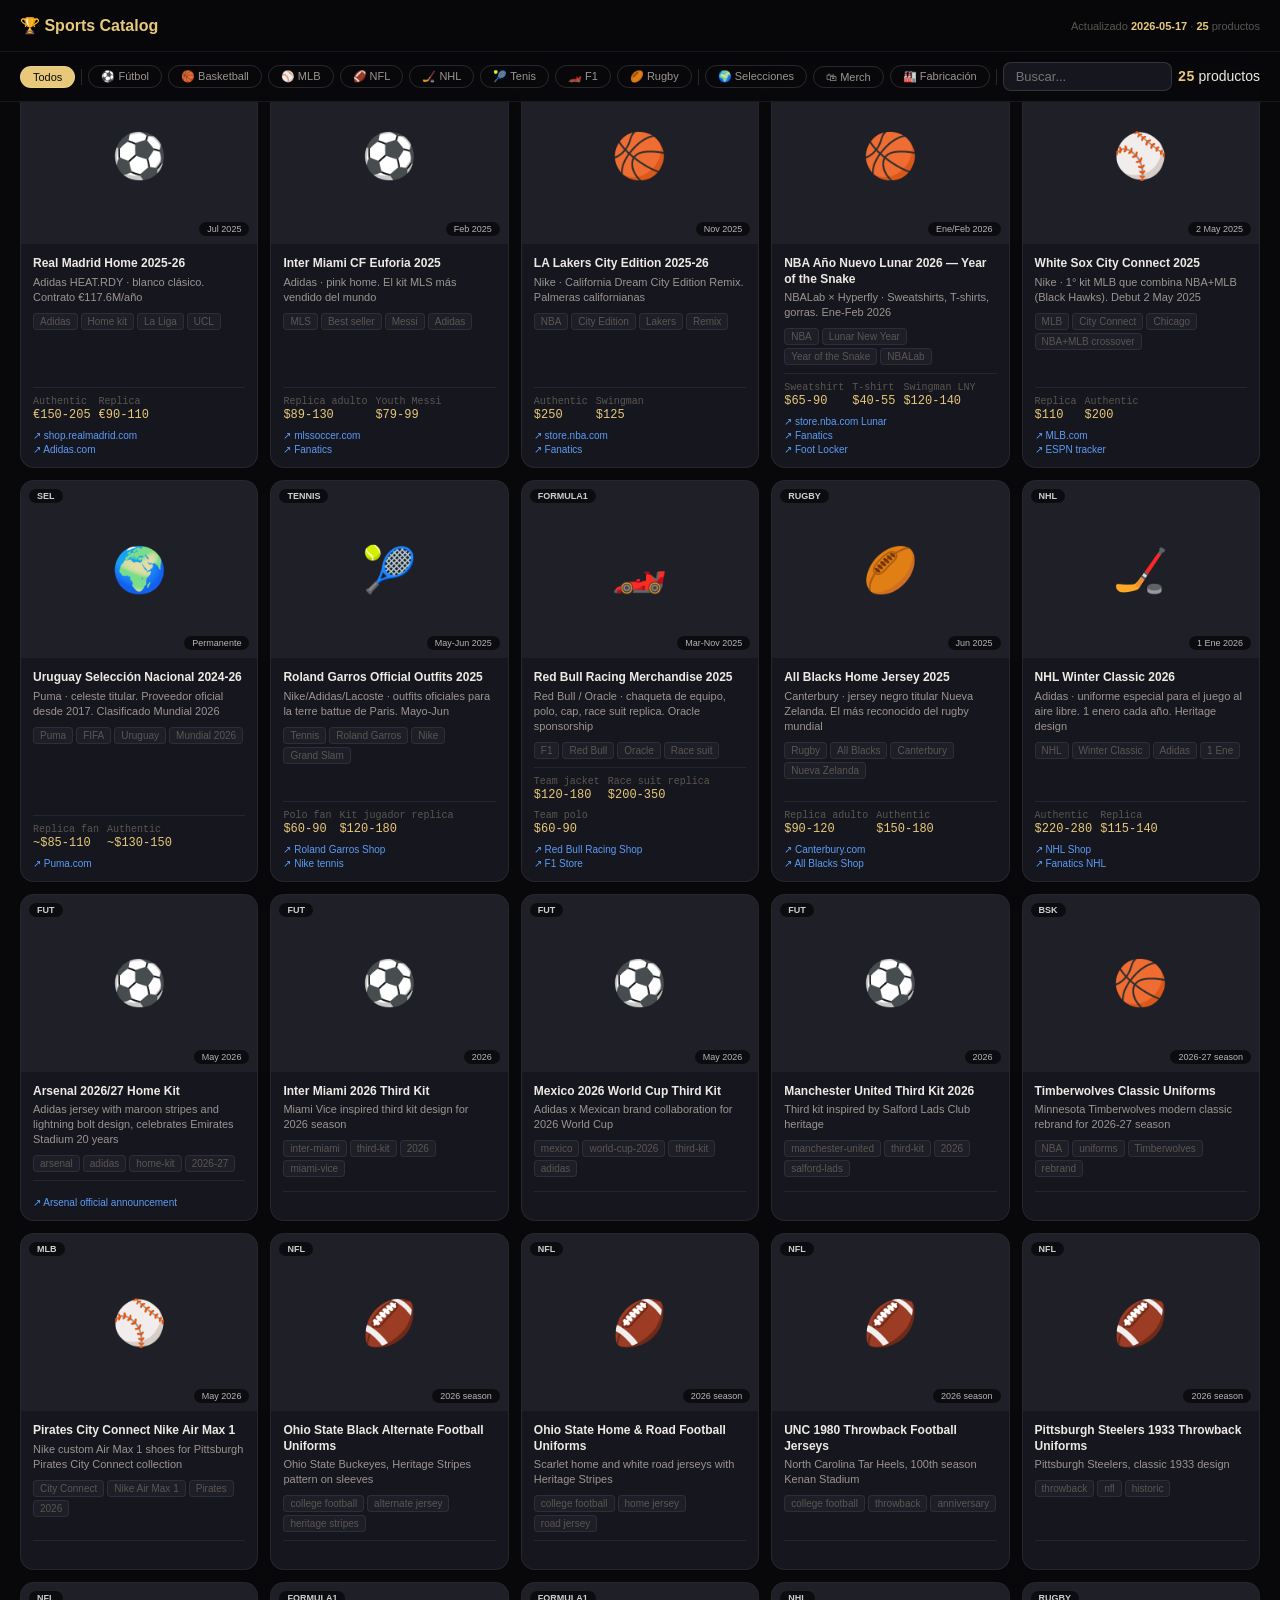
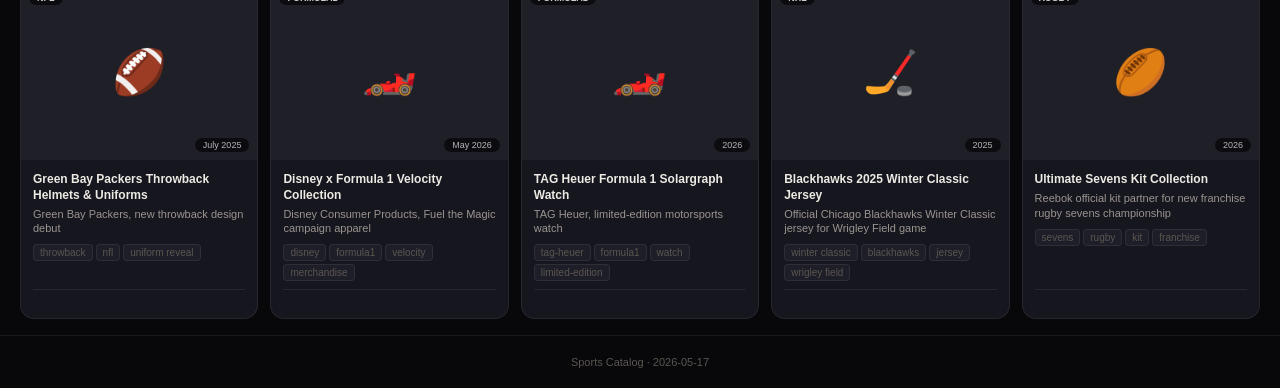
==== commit 300e7718: "Add real purchase links to all products" ====
--- a/index.html
+++ b/index.html
@@ -1,1478 +1 @@
-<!DOCTYPE html>
-<html lang="es">
-<head>
-<meta charset="UTF-8">
-<meta name="viewport" content="width=device-width, initial-scale=1.0">
-<title>Colecciones Deportivas — Análisis Estratégico 2024-26</title>
-<link rel="preconnect" href="https://fonts.googleapis.com">
-<link href="https://fonts.googleapis.com/css2?family=Instrument+Serif:ital@0;1&family=DM+Sans:wght@300;400;500;600&family=DM+Mono:wght@400;500&display=swap" rel="stylesheet">
-<style>
-:root {
-  --bg: #0a0a0c;
-  --bg2: #111115;
-  --bg3: #18181e;
-  --bg4: #1f1f28;
-  --border: rgba(255,255,255,0.07);
-  --border2: rgba(255,255,255,0.13);
-  --text: #f0ede8;
-  --text2: #a09b93;
-  --text3: #635e58;
-  --accent: #e8c97a;
-  --accent2: #d4553a;
-  --blue: #5b9cf6;
-  --green: #5cc98a;
-  --pink: #e86fa8;
-  --purple: #9b7fe8;
-  --serif: 'Instrument Serif', Georgia, serif;
-  --sans: 'DM Sans', system-ui, sans-serif;
-  --mono: 'DM Mono', monospace;
-  --r: 12px;
-  --r-lg: 18px;
-  --nav-w: 240px;
-  --hdr: 58px;
-}
-*, *::before, *::after { box-sizing: border-box; margin: 0; padding: 0; }
-html { scroll-behavior: smooth; }
-body {
-  background: var(--bg);
-  color: var(--text);
-  font-family: var(--sans);
-  font-size: 14px;
-  line-height: 1.6;
-  min-height: 100vh;
-  overflow-x: hidden;
-}
-
-/* ── TOPBAR ─────────────────────────────── */
-#topbar {
-  position: fixed; top: 0; left: 0; right: 0; z-index: 100;
-  height: var(--hdr);
-  background: rgba(10,10,12,0.92);
-  backdrop-filter: blur(12px);
-  border-bottom: 1px solid var(--border);
-  display: flex; align-items: center; padding: 0 20px; gap: 16px;
-}
-#topbar .logo {
-  font-family: var(--serif);
-  font-size: 18px;
-  color: var(--accent);
-  white-space: nowrap;
-  letter-spacing: -0.3px;
-}
-#topbar .logo span { color: var(--text2); font-style: italic; font-size: 14px; }
-#topbar .sport-pills { display: flex; gap: 6px; margin-left: auto; }
-.sport-pill {
-  padding: 5px 14px; border-radius: 20px; font-size: 12px; font-weight: 500;
-  cursor: pointer; border: 1px solid var(--border2); background: transparent;
-  color: var(--text2); transition: all .2s; white-space: nowrap;
-}
-.sport-pill.active, .sport-pill:hover {
-  background: var(--accent); color: #0a0a0c; border-color: var(--accent);
-}
-#hamburger {
-  display: none; background: none; border: none; cursor: pointer;
-  color: var(--text); font-size: 22px; padding: 4px; line-height: 1;
-}
-
-/* ── LAYOUT ─────────────────────────────── */
-#layout { display: flex; padding-top: var(--hdr); min-height: 100vh; }
-
-/* ── SIDEBAR ─────────────────────────────── */
-#sidebar {
-  width: var(--nav-w); min-width: var(--nav-w);
-  position: fixed; top: var(--hdr); bottom: 0; left: 0;
-  overflow-y: auto; overflow-x: hidden;
-  background: var(--bg2);
-  border-right: 1px solid var(--border);
-  padding: 16px 0 40px;
-  transition: transform .3s;
-  z-index: 90;
-}
-#sidebar::-webkit-scrollbar { width: 4px; }
-#sidebar::-webkit-scrollbar-thumb { background: var(--border2); border-radius: 2px; }
-
-.nav-group { margin-bottom: 4px; }
-.nav-label {
-  font-size: 10px; font-weight: 600; letter-spacing: .1em;
-  text-transform: uppercase; color: var(--text3);
-  padding: 14px 18px 6px;
-}
-.nav-item {
-  display: flex; align-items: center; gap: 10px;
-  padding: 9px 18px; cursor: pointer;
-  color: var(--text2); font-size: 13px;
-  border-left: 2px solid transparent;
-  transition: all .15s; position: relative;
-}
-.nav-item:hover { color: var(--text); background: var(--bg3); }
-.nav-item.active {
-  color: var(--accent); border-left-color: var(--accent);
-  background: rgba(232,201,122,0.06);
-}
-.nav-item .ni-icon { font-size: 16px; width: 18px; text-align: center; flex-shrink: 0; }
-.nav-badge {
-  margin-left: auto; font-size: 9px; font-weight: 600;
-  padding: 2px 6px; border-radius: 10px; background: var(--bg4);
-}
-
-/* ── MAIN ─────────────────────────────── */
-#main { margin-left: var(--nav-w); flex: 1; min-width: 0; }
-
-/* ── SECTION ─────────────────────────────── */
-.section { display: none; padding: 0 0 60px; }
-.section.active { display: block; }
-
-/* ── PAGE HEADER ─────────────────────────── */
-.page-hdr {
-  padding: 32px 32px 0;
-  border-bottom: 1px solid var(--border);
-  background: var(--bg);
-  position: sticky; top: var(--hdr); z-index: 50;
-}
-.page-hdr-inner { display: flex; align-items: flex-start; gap: 16px; margin-bottom: 20px; flex-wrap: wrap; }
-.page-hdr h1 { font-family: var(--serif); font-size: 28px; color: var(--text); line-height: 1.2; font-weight: 400; }
-.page-hdr h1 em { color: var(--accent); font-style: italic; }
-.page-hdr p { font-size: 13px; color: var(--text2); margin-top: 4px; }
-
-/* ── TABS ─────────────────────────────── */
-.tabs { display: flex; gap: 0; overflow-x: auto; }
-.tabs::-webkit-scrollbar { height: 0; }
-.tab {
-  padding: 10px 18px; cursor: pointer; font-size: 13px; font-weight: 500;
-  color: var(--text3); border-bottom: 2px solid transparent;
-  white-space: nowrap; transition: all .15s;
-}
-.tab:hover { color: var(--text2); }
-.tab.active { color: var(--accent); border-bottom-color: var(--accent); }
-
-/* ── CONTENT ─────────────────────────────── */
-.content { padding: 28px 32px; }
-.tab-pane { display: none; }
-.tab-pane.active { display: block; }
-
-/* ── STAT GRID ─────────────────────────── */
-.stat-grid {
-  display: grid; grid-template-columns: repeat(auto-fit, minmax(150px, 1fr));
-  gap: 12px; margin-bottom: 28px;
-}
-.stat-card {
-  background: var(--bg3); border: 1px solid var(--border);
-  border-radius: var(--r); padding: 16px 18px;
-  transition: border-color .2s;
-}
-.stat-card:hover { border-color: var(--border2); }
-.stat-card .sc-label { font-size: 11px; color: var(--text3); margin-bottom: 6px; line-height: 1.3; }
-.stat-card .sc-val { font-size: 24px; font-weight: 600; color: var(--text); letter-spacing: -0.5px; }
-.stat-card .sc-sub { font-size: 11px; color: var(--text3); margin-top: 2px; }
-
-/* ── SECTION TITLE ─────────────────────── */
-.sec-title {
-  font-size: 10px; font-weight: 600; letter-spacing: .1em;
-  text-transform: uppercase; color: var(--text3);
-  margin: 24px 0 12px; padding-bottom: 8px;
-  border-bottom: 1px solid var(--border);
-}
-
-/* ── KIT GRID ─────────────────────────── */
-.kit-grid { display: grid; grid-template-columns: repeat(auto-fill, minmax(180px, 1fr)); gap: 14px; margin-bottom: 28px; }
-.kit-card {
-  background: var(--bg3); border: 1px solid var(--border);
-  border-radius: var(--r-lg); overflow: hidden;
-  cursor: pointer; transition: all .2s;
-}
-.kit-card:hover { border-color: var(--border2); transform: translateY(-2px); }
-.kit-visual {
-  height: 120px; display: flex; align-items: center; justify-content: center;
-  position: relative; overflow: hidden;
-}
-.kit-body { padding: 14px; }
-.kit-body h4 { font-size: 13px; font-weight: 600; color: var(--text); margin-bottom: 4px; }
-.kit-body p { font-size: 12px; color: var(--text2); line-height: 1.4; }
-.kit-prices { display: flex; gap: 6px; flex-wrap: wrap; margin-top: 10px; }
-.kpill {
-  font-size: 10px; font-weight: 500; padding: 3px 8px; border-radius: 10px;
-  background: var(--bg4); color: var(--text3); border: 1px solid var(--border);
-}
-.kpill.hi { background: rgba(92,201,138,0.12); color: var(--green); border-color: rgba(92,201,138,0.25); }
-.kpill.accent { background: rgba(232,201,122,0.12); color: var(--accent); border-color: rgba(232,201,122,0.25); }
-
-/* ── TABLE ─────────────────────────────── */
-.tbl-wrap { overflow-x: auto; margin-bottom: 24px; border-radius: var(--r); border: 1px solid var(--border); }
-table { width: 100%; border-collapse: collapse; font-size: 13px; }
-thead tr { background: var(--bg3); }
-th {
-  text-align: left; padding: 10px 14px;
-  font-size: 10px; font-weight: 600; color: var(--text3);
-  text-transform: uppercase; letter-spacing: .06em;
-  border-bottom: 1px solid var(--border); white-space: nowrap;
-}
-td {
-  padding: 10px 14px; border-bottom: 1px solid var(--border);
-  color: var(--text); vertical-align: top; line-height: 1.4;
-}
-tr:last-child td { border-bottom: none; }
-tbody tr:hover td { background: var(--bg3); }
-td.val { font-family: var(--mono); font-size: 12px; color: var(--accent); white-space: nowrap; }
-td.green { color: var(--green); font-weight: 500; }
-td.muted { color: var(--text2); }
-
-/* ── TIMELINE ─────────────────────────── */
-.timeline { margin-bottom: 24px; }
-.tl-row { display: flex; gap: 12px; margin-bottom: 12px; align-items: flex-start; }
-.tl-month {
-  min-width: 54px; font-size: 10px; font-weight: 600; color: var(--text3);
-  text-transform: uppercase; letter-spacing: .06em; padding-top: 5px;
-}
-.tl-chips { display: flex; flex-wrap: wrap; gap: 6px; flex: 1; }
-.tl-chip {
-  font-size: 11px; font-weight: 500; padding: 4px 12px; border-radius: 20px;
-  cursor: pointer; transition: opacity .15s; border: 1px solid transparent;
-}
-.tl-chip:hover { opacity: .85; }
-.c-green { background: rgba(92,201,138,0.15); color: var(--green); border-color: rgba(92,201,138,0.3); }
-.c-blue { background: rgba(91,156,246,0.15); color: var(--blue); border-color: rgba(91,156,246,0.3); }
-.c-accent { background: rgba(232,201,122,0.15); color: var(--accent); border-color: rgba(232,201,122,0.3); }
-.c-red { background: rgba(216,85,58,0.15); color: var(--accent2); border-color: rgba(216,85,58,0.3); }
-.c-purple { background: rgba(155,127,232,0.15); color: var(--purple); border-color: rgba(155,127,232,0.3); }
-.c-pink { background: rgba(232,111,168,0.15); color: var(--pink); border-color: rgba(232,111,168,0.3); }
-.c-gray { background: var(--bg4); color: var(--text2); border-color: var(--border2); }
-
-/* ── TREND GRID ─────────────────────────── */
-.trend-grid { display: grid; grid-template-columns: repeat(auto-fill, minmax(220px, 1fr)); gap: 14px; margin-bottom: 24px; }
-.trend-card {
-  background: var(--bg3); border: 1px solid var(--border);
-  border-radius: var(--r-lg); padding: 20px; cursor: pointer; transition: all .2s;
-}
-.trend-card:hover { border-color: var(--border2); transform: translateY(-2px); }
-.trend-icon { font-size: 26px; margin-bottom: 10px; }
-.trend-card h4 { font-size: 13px; font-weight: 600; color: var(--text); margin-bottom: 6px; }
-.trend-card p { font-size: 12px; color: var(--text2); line-height: 1.5; }
-.trend-tags { margin-top: 10px; display: flex; flex-wrap: wrap; gap: 4px; }
-.ttag {
-  font-size: 10px; padding: 2px 7px; border-radius: 8px;
-  background: var(--bg4); color: var(--text3); border: 1px solid var(--border);
-}
-
-/* ── MODEL CARD ─────────────────────────── */
-.model-card {
-  background: var(--bg3); border: 1px solid var(--border);
-  border-radius: var(--r-lg); padding: 20px; margin-bottom: 12px;
-  cursor: pointer; transition: all .2s;
-}
-.model-card:hover { border-color: var(--border2); }
-.model-card.featured { border-color: rgba(232,201,122,0.4); background: rgba(232,201,122,0.04); }
-.model-card h4 { font-size: 14px; font-weight: 600; color: var(--text); margin-bottom: 8px; display: flex; align-items: center; gap: 8px; flex-wrap: wrap; }
-.model-card p { font-size: 13px; color: var(--text2); line-height: 1.6; margin-bottom: 10px; }
-.model-pros { display: flex; flex-wrap: wrap; gap: 8px; margin-top: 8px; }
-.pro { font-size: 11px; color: var(--green); } .con { font-size: 11px; color: var(--accent2); }
-
-/* ── INFO BOX ─────────────────────────────── */
-.info-box {
-  background: rgba(91,156,246,0.08); border: 1px solid rgba(91,156,246,0.2);
-  border-radius: var(--r); padding: 14px 18px; margin-bottom: 20px;
-  font-size: 13px; color: #9ab8f7; line-height: 1.6;
-}
-.warn-box {
-  background: rgba(216,85,58,0.08); border: 1px solid rgba(216,85,58,0.2);
-  border-radius: var(--r); padding: 14px 18px; margin-bottom: 20px;
-  font-size: 13px; color: #f0856a; line-height: 1.6;
-}
-.success-box {
-  background: rgba(92,201,138,0.08); border: 1px solid rgba(92,201,138,0.2);
-  border-radius: var(--r); padding: 14px 18px; margin-bottom: 20px;
-  font-size: 13px; color: #7dd4a0; line-height: 1.6;
-}
-
-/* ── BRAND BAR ─────────────────────────── */
-.brand-card {
-  background: var(--bg3); border: 1px solid var(--border);
-  border-radius: var(--r-lg); padding: 18px; margin-bottom: 12px;
-}
-.brand-card h4 { font-size: 14px; font-weight: 600; color: var(--text); margin-bottom: 10px; }
-.bar-row { display: flex; align-items: center; gap: 10px; margin-bottom: 6px; }
-.bar-label { min-width: 70px; font-size: 12px; color: var(--text2); }
-.bar-wrap { flex: 1; height: 4px; background: var(--bg4); border-radius: 2px; overflow: hidden; }
-.bar-fill { height: 100%; border-radius: 2px; transition: width 1s ease; }
-.bar-pct { font-family: var(--mono); font-size: 11px; color: var(--text3); min-width: 30px; }
-.brand-teams { font-size: 11px; color: var(--text3); margin-top: 4px; line-height: 1.5; }
-
-/* ── PRICING POSITION ─────────────────────── */
-.pricing-pos { margin: 20px 0; }
-.pos-row { display: flex; align-items: center; gap: 12px; margin-bottom: 10px; }
-.pos-label { min-width: 130px; font-size: 12px; color: var(--text2); }
-.pos-bar-wrap { flex: 1; height: 6px; background: var(--bg4); border-radius: 3px; overflow: hidden; }
-.pos-val { font-family: var(--mono); font-size: 12px; min-width: 60px; text-align: right; }
-.pos-featured .pos-label { color: var(--green); font-weight: 600; }
-.pos-featured .pos-val { color: var(--green); }
-
-/* ── JERSEY SVG ─────────────────────────── */
-.jersey-wrap { display: flex; justify-content: center; align-items: center; flex: 1; }
-
-/* ── TAGS/BADGES ─────────────────────────── */
-.badge {
-  display: inline-block; font-size: 10px; font-weight: 600;
-  padding: 3px 8px; border-radius: 8px; vertical-align: middle;
-}
-.badge-gold { background: rgba(232,201,122,0.2); color: var(--accent); }
-.badge-blue { background: rgba(91,156,246,0.2); color: var(--blue); }
-.badge-red { background: rgba(216,85,58,0.2); color: var(--accent2); }
-.badge-green { background: rgba(92,201,138,0.2); color: var(--green); }
-.badge-gray { background: var(--bg4); color: var(--text3); }
-
-/* ── OVERLAY (mobile nav) ─────────────────── */
-#overlay { display: none; position: fixed; inset: 0; background: rgba(0,0,0,.6); z-index: 85; }
-
-/* ── FOOTER ─────────────────────────────── */
-.section-footer {
-  margin: 32px 32px 0;
-  padding: 20px 0;
-  border-top: 1px solid var(--border);
-  font-size: 11px; color: var(--text3);
-  display: flex; flex-wrap: wrap; gap: 8px; align-items: center;
-}
-.section-footer strong { color: var(--text2); }
-
-/* ── RESPONSIVE ─────────────────────────── */
-@media (max-width: 768px) {
-  :root { --nav-w: 260px; }
-  #hamburger { display: block; }
-  #topbar .sport-pills { display: none; }
-  #sidebar {
-    transform: translateX(-100%);
-    box-shadow: 4px 0 30px rgba(0,0,0,.5);
-  }
-  #sidebar.open { transform: translateX(0); }
-  #overlay.open { display: block; }
-  #main { margin-left: 0; }
-  .page-hdr { padding: 20px 16px 0; position: static; }
-  .content { padding: 20px 16px; }
-  .stat-grid { grid-template-columns: 1fr 1fr; }
-  .kit-grid { grid-template-columns: 1fr 1fr; }
-  .trend-grid { grid-template-columns: 1fr; }
-  th, td { padding: 8px 10px; }
-  .tl-row { flex-direction: column; gap: 6px; }
-  .tl-month { padding-top: 0; }
-  .section-footer { margin: 20px 16px 0; }
-  .pos-label { min-width: 100px; font-size: 11px; }
-  .page-hdr h1 { font-size: 22px; }
-}
-@media (max-width: 480px) {
-  .stat-grid { grid-template-columns: 1fr 1fr; }
-  .kit-grid { grid-template-columns: 1fr; }
-  .stat-card .sc-val { font-size: 20px; }
-}
-
-/* ── ANIMATIONS ─────────────────────────── */
-@keyframes fadeUp {
-  from { opacity: 0; transform: translateY(12px); }
-  to { opacity: 1; transform: translateY(0); }
-}
-.section.active .content > * {
-  animation: fadeUp .3s ease forwards;
-}
-@keyframes barGrow {
-  from { width: 0; }
-}
-
-/* ── HERO STRIPE ─────────────────────────── */
-.hero-stripe {
-  background: linear-gradient(135deg, var(--bg3) 0%, var(--bg2) 100%);
-  border-bottom: 1px solid var(--border);
-  padding: 28px 32px;
-  display: grid;
-  grid-template-columns: 1fr auto;
-  gap: 24px;
-  align-items: center;
-}
-.hero-stripe h2 { font-family: var(--serif); font-size: 22px; font-weight: 400; color: var(--text); margin-bottom: 6px; }
-.hero-stripe p { font-size: 13px; color: var(--text2); line-height: 1.5; }
-.hero-badge { font-size: 48px; line-height: 1; }
-
-@media (max-width: 480px) {
-  .hero-stripe { padding: 20px 16px; grid-template-columns: 1fr; }
-  .hero-badge { display: none; }
-}
-
-/* ── OVERVIEW GRID ─────────────────────────── */
-.overview-grid { display: grid; grid-template-columns: repeat(auto-fill, minmax(200px, 1fr)); gap: 12px; margin-bottom: 24px; }
-.ov-card {
-  background: var(--bg3); border: 1px solid var(--border);
-  border-radius: var(--r-lg); padding: 18px; cursor: pointer; transition: all .2s;
-}
-.ov-card:hover { border-color: var(--border2); transform: translateY(-2px); }
-.ov-card .ov-icon { font-size: 24px; margin-bottom: 10px; }
-.ov-card h4 { font-size: 13px; font-weight: 600; color: var(--text); margin-bottom: 6px; }
-.ov-card p { font-size: 12px; color: var(--text2); line-height: 1.4; }
-.ov-card .ov-link { font-size: 11px; color: var(--accent); margin-top: 8px; }
-</style>
-</head>
-<body>
-
-<!-- TOPBAR -->
-<header id="topbar">
-  <button id="hamburger" onclick="toggleSidebar()" aria-label="Menú">☰</button>
-  <div class="logo">Kit<span>&nbsp;/ Estrategia Deportiva</span></div>
-  <div class="sport-pills">
-    <button class="sport-pill active" onclick="navTo('fut-overview')">⚽ Fútbol</button>
-    <button class="sport-pill" onclick="navTo('bsk-overview')">🏀 Basketball</button>
-    <button class="sport-pill" onclick="navTo('precios')">💰 Precios</button>
-    <button class="sport-pill" onclick="navTo('uruguay')">🇺🇾 Uruguay</button>
-  </div>
-</header>
-
-<!-- OVERLAY (mobile) -->
-<div id="overlay" onclick="closeSidebar()"></div>
-
-<!-- LAYOUT -->
-<div id="layout">
-
-<!-- SIDEBAR -->
-<nav id="sidebar">
-  <div class="nav-label">⚽ Fútbol</div>
-  <div class="nav-item active" data-sec="fut-overview" onclick="navTo('fut-overview');closeSidebar()">
-    <span class="ni-icon">◈</span> Resumen general
-    <span class="nav-badge" style="color:var(--green)">MLS · PL · Liga</span>
-  </div>
-  <div class="nav-item" data-sec="fut-kits" onclick="navTo('fut-kits');closeSidebar()">
-    <span class="ni-icon">👕</span> Colección técnica
-  </div>
-  <div class="nav-item" data-sec="fut-merch" onclick="navTo('fut-merch');closeSidebar()">
-    <span class="ni-icon">🛍</span> Merchandising
-  </div>
-  <div class="nav-item" data-sec="fut-drops" onclick="navTo('fut-drops');closeSidebar()">
-    <span class="ni-icon">📅</span> Drops especiales
-  </div>
-  <div class="nav-label">🏀 Basketball</div>
-  <div class="nav-item" data-sec="bsk-overview" onclick="navTo('bsk-overview');closeSidebar()">
-    <span class="ni-icon">◈</span> Resumen NBA / EuroLeague
-  </div>
-  <div class="nav-item" data-sec="bsk-kits" onclick="navTo('bsk-kits');closeSidebar()">
-    <span class="ni-icon">🏅</span> Editions & colección
-  </div>
-  <div class="nav-item" data-sec="bsk-drops" onclick="navTo('bsk-drops');closeSidebar()">
-    <span class="ni-icon">⭐</span> City & Special Editions
-  </div>
-  <div class="nav-label">📊 Análisis</div>
-  <div class="nav-item" data-sec="precios" onclick="navTo('precios');closeSidebar()">
-    <span class="ni-icon">💰</span> Precios comparados
-  </div>
-  <div class="nav-item" data-sec="marcas" onclick="navTo('marcas');closeSidebar()">
-    <span class="ni-icon">🏷</span> Marcas y contratos
-  </div>
-  <div class="nav-item" data-sec="trends" onclick="navTo('trends');closeSidebar()">
-    <span class="ni-icon">✦</span> Tendencias diseño
-  </div>
-  <div class="nav-item" data-sec="uruguay" onclick="navTo('uruguay');closeSidebar()">
-    <span class="ni-icon">🇺🇾</span> Uruguay: estrategia
-  </div>
-</nav>
-
-<!-- MAIN -->
-<main id="main">
-
-<!-- ══════════ FÚTBOL OVERVIEW ══════════ -->
-<section id="fut-overview" class="section active">
-  <div class="hero-stripe">
-    <div>
-      <h2>Fútbol — <em>Visión general</em></h2>
-      <p>MLS · Premier League · La Liga · Serie A · Bundesliga · Selecciones FIFA</p>
-    </div>
-    <div class="hero-badge">⚽</div>
-  </div>
-  <div class="page-hdr">
-    <div class="tabs">
-      <div class="tab active" onclick="switchTab(this,'ov-f-main')">Panorama</div>
-      <div class="tab" onclick="switchTab(this,'ov-f-clubes')">Clubes de referencia</div>
-    </div>
-  </div>
-  <div class="content">
-    <div id="ov-f-main" class="tab-pane active">
-      <div class="stat-grid">
-        <div class="stat-card"><div class="sc-label">SKUs por temporada (club Tier 1)</div><div class="sc-val">60–120</div><div class="sc-sub">Técnico + lifestyle</div></div>
-        <div class="stat-card"><div class="sc-label">Drops anuales</div><div class="sc-val">6–10</div><div class="sc-sub">Ventanas de lanzamiento</div></div>
-        <div class="stat-card"><div class="sc-label">Kit auténtico tope</div><div class="sc-val">€200</div><div class="sc-sub">Authentic + parches UCL</div></div>
-        <div class="stat-card"><div class="sc-label">Kits por temporada</div><div class="sc-val">3–4</div><div class="sc-sub">Home / Away / Third / 4th</div></div>
-        <div class="stat-card"><div class="sc-label">Mercado jerseys USA</div><div class="sc-val">$3.8B</div><div class="sc-sub">2024 → $5.5B proyectado 2033</div></div>
-      </div>
-      <div class="sec-title">Bloques de una colección completa</div>
-      <div class="overview-grid">
-        <div class="ov-card" onclick="navTo('fut-kits')"><div class="ov-icon">👕</div><h4>Kits de juego</h4><p>3–4 kits × (camiseta + short + medias) en versiones Authentic, Replica, Mujer, Junior, Manga larga</p><div class="ov-link">Ver colección completa →</div></div>
-        <div class="ov-card" onclick="navTo('fut-kits')"><div class="ov-icon">🏋️</div><h4>Entrenamiento</h4><p>Training top, pre-match jersey, shorts, pantalones, buzo, campera, rompevientos, tracksuit, base layer</p><div class="ov-link">Ver kits técnicos →</div></div>
-        <div class="ov-card" onclick="navTo('fut-kits')"><div class="ov-icon">🧤</div><h4>Arquero</h4><p>2–3 versiones de camiseta en colores opuestos. Guantes con partnership separado (Predator, Vapor Grip)</p><div class="ov-link">Ver detalle →</div></div>
-        <div class="ov-card" onclick="navTo('fut-kits')"><div class="ov-icon">🪑</div><h4>Banco / Staff</h4><p>Anthem jacket, bench coat, chaleco, polo de entrenadores. Identidad del club sin ser kit de juego</p><div class="ov-link">Ver indumentaria staff →</div></div>
-        <div class="ov-card" onclick="navTo('fut-merch')"><div class="ov-icon">🛍</div><h4>Merchandising</h4><p>250–800 SKUs: hoodies, gorras, bufandas, tazas, llaveros, banderas, figuras, cromos, collabs de moda</p><div class="ov-link">Ver merchandising →</div></div>
-        <div class="ov-card" onclick="navTo('fut-drops')"><div class="ov-icon">📅</div><h4>Drops especiales</h4><p>Heritage, Champions, Lunar New Year, Christmas, Valentine's, collab de moda. 6–10 ventanas por año</p><div class="ov-link">Ver calendario →</div></div>
-      </div>
-      <div class="info-box">💡 <strong>Clave para Uruguay:</strong> Los clubes Tier 1 gestionan la colección técnica y el merchandising por separado. El merch "soft" (tazas, bufandas, hoodies, banderas) es el segmento más accesible para fabricación local sin licencia oficial.</div>
-    </div>
-    <div id="ov-f-clubes" class="tab-pane">
-      <div class="kit-grid">
-        <div class="kit-card">
-          <div class="kit-visual" style="background:linear-gradient(135deg,#e8e5df 60%,#c8c5bf 100%)">
-            <svg width="55" height="72" viewBox="0 0 55 72"><path d="M14 5L4 19l10 5v43h23V24l10-5L37 5Q27.5 1 14 5Z" fill="white" stroke="#ccc" stroke-width="1.2"/><path d="M14 5Q27.5 2 37 5" fill="none" stroke="#ccc" stroke-width="1"/></svg>
-            <span style="position:absolute;bottom:8px;left:8px;font-size:9px;padding:2px 6px;background:rgba(0,0,0,.12);border-radius:4px;color:#444;font-weight:600">HOME · ADIDAS</span>
-          </div>
-          <div class="kit-body"><h4>Real Madrid 2025-26</h4><p>Home blanco clásico, Away negro, Third azul Bernabéu. Contrato Adidas €117.6M/año</p><div class="kit-prices"><span class="kpill hi">Authentic €150–200</span><span class="kpill">Replica €90–110</span></div></div>
-        </div>
-        <div class="kit-card">
-          <div class="kit-visual" style="background:linear-gradient(135deg,#1a3a8f 50%,#a50034 100%)">
-            <svg width="55" height="72" viewBox="0 0 55 72"><path d="M14 5L4 19l10 5v43h23V24l10-5L37 5Q27.5 1 14 5Z" fill="none" stroke="rgba(255,255,255,.3)" stroke-width="1.2"/><rect x="14" y="5" width="11" height="62" fill="#a50034" opacity=".9"/><rect x="25" y="5" width="12" height="62" fill="#1a3a8f" opacity=".9"/><rect x="37" y="5" width="4" height="62" fill="#a50034" opacity=".9"/></svg>
-            <span style="position:absolute;bottom:8px;left:8px;font-size:9px;padding:2px 6px;background:rgba(0,0,0,.35);border-radius:4px;color:#fff;font-weight:600">HOME · NIKE</span>
-          </div>
-          <div class="kit-body"><h4>FC Barcelona 2025-26</h4><p>Azulgrana clásico. Third × Coldplay (Spotify) para El Clásico oct. 2024. €122M/año Nike</p><div class="kit-prices"><span class="kpill hi">Authentic €150</span><span class="kpill accent">Collab Coldplay</span></div></div>
-        </div>
-        <div class="kit-card">
-          <div class="kit-visual" style="background:linear-gradient(135deg,#f5c2d8 60%,#1e1b4e 100%)">
-            <svg width="55" height="72" viewBox="0 0 55 72"><path d="M14 5L4 19l10 5v43h23V24l10-5L37 5Q27.5 1 14 5Z" fill="#f7c4d8" stroke="#e8a8c8" stroke-width="1.2"/></svg>
-            <span style="position:absolute;bottom:8px;left:8px;font-size:9px;padding:2px 6px;background:rgba(0,0,0,.25);border-radius:4px;color:#fff;font-weight:600">EUFORIA · ADIDAS</span>
-          </div>
-          <div class="kit-body"><h4>Inter Miami 2025 MLS</h4><p>"Euforia" pink home — el kit MLS más vendido del mundo. Adidas contrato exclusivo toda la liga</p><div class="kit-prices"><span class="kpill hi">Replica $89–130</span><span class="kpill">Youth $79–99</span></div></div>
-        </div>
-        <div class="kit-card">
-          <div class="kit-visual" style="background:linear-gradient(135deg,#dc052d 60%,#0a0a0c 100%)">
-            <svg width="55" height="72" viewBox="0 0 55 72"><path d="M14 5L4 19l10 5v43h23V24l10-5L37 5Q27.5 1 14 5Z" fill="#dc052d" stroke="#ff2244" stroke-width="1.2"/></svg>
-            <span style="position:absolute;bottom:8px;left:8px;font-size:9px;padding:2px 6px;background:rgba(0,0,0,.35);border-radius:4px;color:#fff;font-weight:600">125 AÑOS · ADIDAS</span>
-          </div>
-          <div class="kit-body"><h4>Bayern Munich 2025-26</h4><p>Third lozenge pattern aniversario 125 años (4.11/5 Football Kit Archive). Heritage reinterpretado</p><div class="kit-prices"><span class="kpill hi">Authentic €150</span><span class="kpill accent">Anniversary kit</span></div></div>
-        </div>
-        <div class="kit-card">
-          <div class="kit-visual" style="background:linear-gradient(135deg,#120c2a 60%,#3b1f72 100%)">
-            <svg width="55" height="72" viewBox="0 0 55 72"><path d="M14 5L4 19l10 5v43h23V24l10-5L37 5Q27.5 1 14 5Z" fill="#1e1048" stroke="#5b3db8" stroke-width="1.2"/></svg>
-            <span style="position:absolute;bottom:8px;left:8px;font-size:9px;padding:2px 6px;background:rgba(0,0,0,.35);border-radius:4px;color:#fff;font-weight:600">ACG · NIKE</span>
-          </div>
-          <div class="kit-body"><h4>Inter Milan × Nike ACG</h4><p>Enero 2026 — primer kit de fútbol con logo ACG. Cuarto kit streetwear/outdoor</p><div class="kit-prices"><span class="kpill accent">4th kit collab</span><span class="kpill">Limited edition</span></div></div>
-        </div>
-        <div class="kit-card">
-          <div class="kit-visual" style="background:linear-gradient(135deg,#2d7a3a 60%,#1a4a25 100%)">
-            <svg width="55" height="72" viewBox="0 0 55 72"><path d="M14 5L4 19l10 5v43h23V24l10-5L37 5Q27.5 1 14 5Z" fill="#2d7a3a" stroke="#4aaf5c" stroke-width="1.2"/></svg>
-            <span style="position:absolute;bottom:8px;left:8px;font-size:9px;padding:2px 6px;background:rgba(0,0,0,.35);border-radius:4px;color:#fff;font-weight:600">THIRD · ADIDAS</span>
-          </div>
-          <div class="kit-body"><h4>AS Roma Third 2025-26</h4><p>Verde + amarillo — "art you can wear, power you can feel". Uno de los kits más aclamados de la Serie A</p><div class="kit-prices"><span class="kpill hi">Replica €90</span><span class="kpill accent">Top rated</span></div></div>
-        </div>
-      </div>
-      <div class="section-footer"><strong>Fuentes:</strong> Footy Headlines, Football Kit Archive, SoccerBible, tiendas oficiales (2025-26)</div>
-    </div>
-  </div>
-</section>
-
-<!-- ══════════ KITS FÚTBOL ══════════ -->
-<section id="fut-kits" class="section">
-  <div class="hero-stripe">
-    <div><h2>Colección <em>técnica completa</em></h2><p>Todos los SKUs de indumentaria de un club Tier 1 por temporada</p></div>
-    <div class="hero-badge">👕</div>
-  </div>
-  <div class="page-hdr">
-    <div class="tabs">
-      <div class="tab active" onclick="switchTab(this,'kt-f-kits')">Kits de juego</div>
-      <div class="tab" onclick="switchTab(this,'kt-f-train')">Entrenamiento</div>
-      <div class="tab" onclick="switchTab(this,'kt-f-staff')">Banco / Staff / Viaje</div>
-      <div class="tab" onclick="switchTab(this,'kt-f-junior')">Junior</div>
-    </div>
-  </div>
-  <div class="content">
-    <div id="kt-f-kits" class="tab-pane active">
-      <div class="stat-grid">
-        <div class="stat-card"><div class="sc-label">Kits mínimos</div><div class="sc-val">3</div><div class="sc-sub">Home, Away, Third</div></div>
-        <div class="stat-card"><div class="sc-label">Con cuarto kit</div><div class="sc-val">4</div><div class="sc-sub">Collab / special ed.</div></div>
-        <div class="stat-card"><div class="sc-label">Versiones por camiseta</div><div class="sc-val">5</div><div class="sc-sub">Auth / Replica / Mujer / Junior / LS</div></div>
-        <div class="stat-card"><div class="sc-label">Camisetas arquero</div><div class="sc-val">2–3</div><div class="sc-sub">Colores opuestos al equipo</div></div>
-      </div>
-      <div class="kit-grid">
-        <div class="kit-card">
-          <div class="kit-visual" style="background:linear-gradient(160deg,#1a1a2a 40%,#2d2d45 100%)">
-            <div style="text-align:center"><div style="font-size:11px;color:#888;margin-bottom:6px;font-weight:600">AUTHENTIC</div><div style="font-size:26px;font-weight:700;color:var(--accent)">€150–205</div><div style="font-size:10px;color:#666;margin-top:2px">con parches UCL</div></div>
-          </div>
-          <div class="kit-body"><h4>Authentic / Player Issue</h4><p>La que usa el jugador. Dri-FIT ADV, HEAT.RDY, ULTRAWEAVE. Fit slim, tejido técnico avanzado. Con personalización: +€50</p></div>
-        </div>
-        <div class="kit-card">
-          <div class="kit-visual" style="background:linear-gradient(160deg,#1a2a1a 40%,#2d452d 100%)">
-            <div style="text-align:center"><div style="font-size:11px;color:#888;margin-bottom:6px;font-weight:600">REPLICA</div><div style="font-size:26px;font-weight:700;color:var(--green)">€90–110</div><div style="font-size:10px;color:#666;margin-top:2px">Stadium / Fan</div></div>
-          </div>
-          <div class="kit-body"><h4>Replica / Stadium / Fan</h4><p>Corte regular, tejido simple. Escudo bordado, números termoadhesivos. La más vendida al público masivo</p></div>
-        </div>
-        <div class="kit-card">
-          <div class="kit-visual" style="background:linear-gradient(160deg,#2a1a2a 40%,#452d45 100%)">
-            <div style="text-align:center"><div style="font-size:11px;color:#888;margin-bottom:6px;font-weight:600">MUJER</div><div style="font-size:26px;font-weight:700;color:var(--pink)">€90–110</div><div style="font-size:10px;color:#666;margin-top:2px">Women's cut</div></div>
-          </div>
-          <div class="kit-body"><h4>Mujer (Women's cut)</h4><p>Corte adaptado femenino. Mismas versiones Authentic y Replica disponibles. Idéntico precio que la versión masculina</p></div>
-        </div>
-        <div class="kit-card">
-          <div class="kit-visual" style="background:linear-gradient(160deg,#1a2a2a 40%,#2d4545 100%)">
-            <div style="text-align:center"><div style="font-size:11px;color:#888;margin-bottom:6px;font-weight:600">MANGA LARGA</div><div style="font-size:26px;font-weight:700;color:var(--blue)">€170–200</div><div style="font-size:10px;color:#666;margin-top:2px">Long Sleeve</div></div>
-          </div>
-          <div class="kit-body"><h4>Manga larga (Long Sleeve)</h4><p>Solo versión Authentic. Popular en invierno europeo. Mismo tejido técnico, mismos parches. Precio ligeramente superior</p></div>
-        </div>
-      </div>
-      <div class="tbl-wrap">
-        <table>
-          <thead><tr><th>Prenda</th><th>Versiones</th><th>Precio oficial</th><th>Notas técnicas</th></tr></thead>
-          <tbody>
-            <tr><td>Camiseta Authentic</td><td class="muted">Home / Away / Third</td><td class="val">€150 → €205</td><td class="muted">Dri-FIT ADV · HEAT.RDY · ULTRAWEAVE. Con personalización +€30–50</td></tr>
-            <tr><td>Camiseta Replica Stadium</td><td class="muted">Home / Away / Third</td><td class="val">€90–€110</td><td class="muted">Escudo bordado, números termoadhesivos. La más vendida</td></tr>
-            <tr><td>Camiseta Mujer</td><td class="muted">3 kits</td><td class="val">€90–€110</td><td class="muted">Corte adaptado, disponible en Authentic y Replica</td></tr>
-            <tr><td>Manga larga Authentic</td><td class="muted">Home / Away</td><td class="val">€170–€200</td><td class="muted">Solo en versión premium. Temporada invernal Europa</td></tr>
-            <tr><td>Short de juego</td><td class="muted">Por kit</td><td class="val">€40–€55</td><td class="muted">Vendido separado o en set completo</td></tr>
-            <tr><td>Medias de juego (par)</td><td class="muted">Por kit</td><td class="val">€18–€25</td><td class="muted">Diseño coordinado con el kit</td></tr>
-            <tr><td>Camiseta arquero</td><td class="muted">2–3 colores</td><td class="val">€100–€150</td><td class="muted">Colores opuestos al equipo para distinguirse</td></tr>
-            <tr><td>Guantes arquero</td><td class="muted">Pro / Club / Training</td><td class="val">€30–€200</td><td class="muted">Contrato separado del kit: Adidas Predator, Nike Vapor Grip, Puma Ultra</td></tr>
-          </tbody>
-        </table>
-      </div>
-    </div>
-    <div id="kt-f-train" class="tab-pane">
-      <div class="info-box">El training kit tiene su propia paleta de colores, distinta al kit de juego. La marca proveedora entrega el set completo de entrenamiento.</div>
-      <div class="tbl-wrap">
-        <table>
-          <thead><tr><th>Prenda</th><th>Nomenclatura en inglés</th><th>Precio</th></tr></thead>
-          <tbody>
-            <tr><td>Camiseta de entrenamiento</td><td class="muted">Training Top / Strike Top / Tiro Top</td><td class="val">€50–€70</td></tr>
-            <tr><td>Camiseta pre-partido</td><td class="muted">Pre-Match Jersey / Pre-Match Shirt</td><td class="val">€70–€100</td></tr>
-            <tr><td>Short de entrenamiento</td><td class="muted">Training Shorts</td><td class="val">€35–€45</td></tr>
-            <tr><td>Pantalón largo</td><td class="muted">Training Pants / Tiro Pants / Strike Pants</td><td class="val">€70–€90</td></tr>
-            <tr><td>Buzo / Sudadera</td><td class="muted">Sweat Top (con o sin capucha)</td><td class="val">€70–€100</td></tr>
-            <tr><td>Campera de entrenamiento</td><td class="muted">Training Jacket / Track Top</td><td class="val">€90–€130</td></tr>
-            <tr><td>Rompevientos / Lluvia</td><td class="muted">Rain Jacket / All-Weather Jacket</td><td class="val">€100–€150</td></tr>
-            <tr><td>Tracksuit completo</td><td class="muted">Campera + pantalón combinados</td><td class="val">€130–€180</td></tr>
-            <tr><td>Base layer / térmica</td><td class="muted">Compression Base Layer</td><td class="val">€40–€70</td></tr>
-            <tr><td>Bibs / Pecheras</td><td class="muted">Training Bibs (fabricables sin licencia)</td><td class="val">€10–€20</td></tr>
-            <tr><td>Medias técnicas entrenamiento</td><td class="muted">Training Socks (más cortas que las de partido)</td><td class="val">€12–€18</td></tr>
-          </tbody>
-        </table>
-      </div>
-    </div>
-    <div id="kt-f-staff" class="tab-pane">
-      <div class="sec-title">Banco de suplentes y cuerpo técnico</div>
-      <div class="tbl-wrap">
-        <table>
-          <thead><tr><th>Prenda</th><th>Uso</th><th>Precio</th></tr></thead>
-          <tbody>
-            <tr><td>Anthem Jacket / Track Jacket / Stadium Jacket</td><td class="muted">Calentamiento previo + banco suplentes</td><td class="val">€90–€177</td></tr>
-            <tr><td>Coach Jacket / Manager Jacket</td><td class="muted">Entrenadores. Más formal, softshell o técnico</td><td class="val">€100–€150</td></tr>
-            <tr><td>Bench Coat / Padded Jacket</td><td class="muted">Parka acolchada invierno (Bundesliga, EPL)</td><td class="val">€120–€200</td></tr>
-            <tr><td>Chaleco / Vest / Gilet</td><td class="muted">Asistentes y preparadores en campo</td><td class="val">€60–€90</td></tr>
-            <tr><td>Polo de staff</td><td class="muted">Cuerpo técnico y médico</td><td class="val">€50–€70</td></tr>
-          </tbody>
-        </table>
-      </div>
-      <div class="sec-title">Indumentaria de viaje y presentación</div>
-      <div class="tbl-wrap">
-        <table>
-          <thead><tr><th>Prenda</th><th>Nomenclatura</th><th>Precio</th></tr></thead>
-          <tbody>
-            <tr><td>Campera de viaje</td><td class="muted">Travel Jacket / Tech Travel Jacket / VIS Tech</td><td class="val">€80–€120</td></tr>
-            <tr><td>Polo / Tee lifestyle con escudo</td><td class="muted">Polo, Crew Neck Tee</td><td class="val">€40–€70</td></tr>
-            <tr><td>Pantalón de viaje</td><td class="muted">Joggers / Woven Pants / Cargo Pants</td><td class="val">€70–€110</td></tr>
-            <tr><td>Hoodie de club</td><td class="muted">Club Hoodie / Anthem Hoodie</td><td class="val">€70–€100</td></tr>
-            <tr><td>Sneakers oficiales (raro)</td><td class="muted">Nike Air Max edición club, Puma RS-X edición</td><td class="val">€100–€180</td></tr>
-          </tbody>
-        </table>
-      </div>
-    </div>
-    <div id="kt-f-junior" class="tab-pane">
-      <div class="info-box">La línea junior replica al 100% la colección adulta. Tallas: 3-4 años hasta 13-14 años. Precios 30–40% menores. Alto margen para el club por volumen y regalo.</div>
-      <div class="stat-grid">
-        <div class="stat-card"><div class="sc-label">Ahorro vs adulto</div><div class="sc-val">30–40%</div></div>
-        <div class="stat-card"><div class="sc-label">Real Madrid Kids Kit</div><div class="sc-val">$31–82</div></div>
-        <div class="stat-card"><div class="sc-label">Inter Miami Youth Messi</div><div class="sc-val">$79–99</div></div>
-        <div class="stat-card"><div class="sc-label">Mini-kit bebé</div><div class="sc-val">€25–45</div><div class="sc-sub">0–3 años (body+short+medias)</div></div>
-      </div>
-      <div class="tbl-wrap">
-        <table>
-          <thead><tr><th>Producto</th><th>Tallas</th><th>Precio orientativo</th></tr></thead>
-          <tbody>
-            <tr><td>Kit completo junior (cam + short + medias)</td><td class="muted">3-4 años → 13-14 años</td><td class="val">€60–€110</td></tr>
-            <tr><td>Camiseta Replica junior</td><td class="muted">4–15 años</td><td class="val">€50–€75</td></tr>
-            <tr><td>Camiseta Authentic junior</td><td class="muted">8–15 años</td><td class="val">€90–€130</td></tr>
-            <tr><td>Mini-kit bebé (body + short + medias)</td><td class="muted">0–3 años</td><td class="val">€25–€45</td></tr>
-            <tr><td>GK Shirt junior</td><td class="muted">7–14 años</td><td class="val">€50–€80</td></tr>
-            <tr><td>Training set junior</td><td class="muted">4–15 años</td><td class="val">€40–€70</td></tr>
-          </tbody>
-        </table>
-      </div>
-    </div>
-  </div>
-</section>
-
-<!-- ══════════ MERCHANDISING ══════════ -->
-<section id="fut-merch" class="section">
-  <div class="hero-stripe">
-    <div><h2>Merchandising <em>oficial</em></h2><p>250–800 SKUs adicionales por temporada en un club Tier 1</p></div>
-    <div class="hero-badge">🛍</div>
-  </div>
-  <div class="page-hdr">
-    <div class="tabs">
-      <div class="tab active" onclick="switchTab(this,'m-lifestyle')">Lifestyle / Moda</div>
-      <div class="tab" onclick="switchTab(this,'m-acc')">Accesorios</div>
-      <div class="tab" onclick="switchTab(this,'m-hogar')">Hogar / Coleccionables</div>
-      <div class="tab" onclick="switchTab(this,'m-collabs')">Colaboraciones</div>
-    </div>
-  </div>
-  <div class="content">
-    <div id="m-lifestyle" class="tab-pane active">
-      <div class="stat-grid">
-        <div class="stat-card"><div class="sc-label">Hoodie oficial</div><div class="sc-val">€60–100</div></div>
-        <div class="stat-card"><div class="sc-label">T-shirt gráfica</div><div class="sc-val">€25–40</div></div>
-        <div class="stat-card"><div class="sc-label">Gorra New Era</div><div class="sc-val">$12–35</div></div>
-        <div class="stat-card"><div class="sc-label">Bufanda oficial</div><div class="sc-val">$18–25</div></div>
-      </div>
-      <div class="tbl-wrap">
-        <table>
-          <thead><tr><th>Prenda</th><th>Descripción</th><th>Precio</th></tr></thead>
-          <tbody>
-            <tr><td>Remeras gráficas / T-shirts</td><td class="muted">Escudo + frases del club, ciudad, hashtag. Unisex / mujer / niño</td><td class="val">€25–€40</td></tr>
-            <tr><td>Hoodie / Buzo con capucha</td><td class="muted">Escudo bordado o full-print. El item de mayor margen en merch</td><td class="val">€60–€100</td></tr>
-            <tr><td>Sudadera crew neck</td><td class="muted">Sin capucha, athleisure style. Muy popular en PL</td><td class="val">€50–€80</td></tr>
-            <tr><td>Polo oficial</td><td class="muted">Especialmente popular en Premier League e Italia</td><td class="val">€40–€65</td></tr>
-            <tr><td>Track jacket lifestyle</td><td class="muted">No técnica, uso casual. Diferente de la de entrenamiento</td><td class="val">€70–€110</td></tr>
-            <tr><td>Gorras New Era (9FORTY, 9FIFTY, 39THIRTY)</td><td class="muted">Snapback, flex fit, bucket hat. Partner oficial NBA también</td><td class="val">$12–$35</td></tr>
-            <tr><td>Beanies / Gorros de invierno</td><td class="muted">Knit con escudo bordado</td><td class="val">€15–€25</td></tr>
-            <tr><td>Bufandas (Scarves)</td><td class="muted">Jacquard con escudo + colores. La pieza emblema del fan. Hay scarves temáticos por partido</td><td class="val">$18–$25</td></tr>
-            <tr><td>Guantes de hincha</td><td class="muted">Invierno, escudo impreso. Clave en mercados PL/Bundesliga</td><td class="val">€12–€22</td></tr>
-            <tr><td>Pantuflas / Zapatillas de casa</td><td class="muted">Liverpool, Bayern Munich las venden. Alto margen, bajo costo</td><td class="val">€25–€40</td></tr>
-            <tr><td>Pijamas / Loungewear</td><td class="muted">Principalmente mercado infantil. Sets regalo navidad</td><td class="val">€25–€45</td></tr>
-            <tr><td>Toallas playa / baño</td><td class="muted">Sublimación con escudo en full color</td><td class="val">$15–$25</td></tr>
-          </tbody>
-        </table>
-      </div>
-    </div>
-    <div id="m-acc" class="tab-pane">
-      <div class="tbl-wrap">
-        <table>
-          <thead><tr><th>Artículo</th><th>Descripción</th><th>Precio</th></tr></thead>
-          <tbody>
-            <tr><td>Llaveros (Keyrings)</td><td class="muted">Plástico, metal o peluche con escudo</td><td class="val">€5–€12</td></tr>
-            <tr><td>Billeteras / Wallets</td><td class="muted">PU leather o tela con escudo impreso</td><td class="val">€15–€30</td></tr>
-            <tr><td>Pines y parches</td><td class="muted">Para ropa, mochilas o gorras</td><td class="val">€5–€12</td></tr>
-            <tr><td>Imanes de heladera</td><td class="muted">Acrílico o caucho con escudo en relieve</td><td class="val">€4–€8</td></tr>
-            <tr><td>Lanyards / portaidentificaciones</td><td class="muted">Con escudo y colores del club</td><td class="val">€6–€12</td></tr>
-            <tr><td>Pulseras de silicona</td><td class="muted">Colores del club</td><td class="val">€5–€10</td></tr>
-            <tr><td>Paraguas / Sombrillas</td><td class="muted">Con escudo y colores oficiales</td><td class="val">€25–€50</td></tr>
-            <tr><td>Ponchos de lluvia</td><td class="muted">Muy popular en la Premier League. Imprescindible en estadios ingleses</td><td class="val">€15–€30</td></tr>
-            <tr><td>Bolsos / Mochilas</td><td class="muted">Gym Bag, Duffel Bag, Backpack, Side Bag</td><td class="val">€40–€80</td></tr>
-            <tr><td>Pelota oficial del club</td><td class="muted">Versión Pro Match y recreativa con escudo</td><td class="val">€25–€170</td></tr>
-            <tr><td>Botellas / Termos steel</td><td class="muted">Con escudo y colores. Muy pedido en aeropuertos</td><td class="val">€20–€40</td></tr>
-          </tbody>
-        </table>
-      </div>
-    </div>
-    <div id="m-hogar" class="tab-pane">
-      <div class="sec-title">Artículos del hogar</div>
-      <div class="tbl-wrap">
-        <table>
-          <thead><tr><th>Artículo</th><th>Precio</th></tr></thead>
-          <tbody>
-            <tr><td>Tazas / Mugs (cerámica, térmica, travel mug)</td><td class="val">€7–€15</td></tr>
-            <tr><td>Posavasos (Coasters)</td><td class="val">€4–€8</td></tr>
-            <tr><td>Cuadernos / Agendas / Bolígrafos</td><td class="val">€8–€18</td></tr>
-            <tr><td>Almohadas / Cojines decorativos</td><td class="val">€20–€45</td></tr>
-            <tr><td>Mantas / Fleece blankets</td><td class="val">€20–€40</td></tr>
-            <tr><td>Sets dormitorio infantil (fundas, cortinas)</td><td class="val">€30–€70</td></tr>
-            <tr><td>Posters enmarcados / Cuadros de temporada</td><td class="val">€30–€120</td></tr>
-            <tr><td>Stickers / Calcomanías (pack)</td><td class="val">€3–€8</td></tr>
-            <tr><td>Ambientadores de auto (3-pack)</td><td class="val">€3–€8</td></tr>
-          </tbody>
-        </table>
-      </div>
-      <div class="sec-title">Coleccionables</div>
-      <div class="tbl-wrap">
-        <table>
-          <thead><tr><th>Artículo</th><th>Precio</th><th>Nota</th></tr></thead>
-          <tbody>
-            <tr><td>Cromos Topps (PL → Topps desde 25/26) / Panini FIFA</td><td class="val">€1.50–€20/box</td><td class="muted">Topps reemplazó a Panini en PL 2025-26</td></tr>
-            <tr><td>Cromos NBA Panini Prizm / Panini Select EuroLeague</td><td class="val">$5–$500+ carta</td><td class="muted">Hobby box €8 → High-end box €200+</td></tr>
-            <tr><td>Figuras jugadores (Funko Pop, MiniHand)</td><td class="val">€15–€40</td><td class="muted">Funko tiene licencias NBA, Premier, Selecciones</td></tr>
-            <tr><td>Pelotas autografiadas (memorabilia)</td><td class="val">€150–€2,000</td><td class="muted">Con certificado de autenticidad</td></tr>
-            <tr><td>Réplicas de trofeos en miniatura</td><td class="val">€25–€80</td><td class="muted">Champions League, Premier, Copa del Rey</td></tr>
-            <tr><td>Banderas estadio (1.5×0.9m)</td><td class="val">$14–$25</td><td class="muted">Poliéster sublimado con escudo completo</td></tr>
-            <tr><td>Almohadones de asiento estadio</td><td class="val">€15–€30</td><td class="muted">Con logo y colores del sector</td></tr>
-          </tbody>
-        </table>
-      </div>
-    </div>
-    <div id="m-collabs" class="tab-pane">
-      <div class="info-box">📈 Depop reportó +294% en búsquedas de camisetas de fútbol durante la Euro 2024. Celebridades como Hailey Bieber y Dua Lipa popularizaron el "soccer shirt as streetwear". La camiseta es ahora producto fashion.</div>
-      <div class="trend-grid">
-        <div class="trend-card"><div class="trend-icon">🎸</div><h4>FC Barcelona × Coldplay</h4><p>Oct 2024, El Clásico. Fases lunares reemplazando logo Spotify, "Coldplay" en dorsal. Quinta collab Spotify (tras Rosalía, Drake, Karol G, Rolling Stones)</p><div class="trend-tags"><span class="ttag">Limited kit</span><span class="ttag">Lifestyle capsule</span><span class="ttag">One game only</span></div></div>
-        <div class="trend-card"><div class="trend-icon">✈️</div><h4>PSG × Jordan Brand</h4><p>Partnership desde 2018. Tercer/cuarto kit con Jumpman. "Wings" 4th kit con gradiente pink-black. Primera club en la historia con Jordan collab</p><div class="trend-tags"><span class="ttag">4th kit</span><span class="ttag">Jordan collab</span><span class="ttag">Annual</span></div></div>
-        <div class="trend-card"><div class="trend-icon">🎨</div><h4>Brooklyn Nets × KAWS</h4><p>City Edition 2024-25 diseñada por el artista KAWS. Gris-negro con motivos artísticos icónicos. El más hype de la temporada NBA</p><div class="trend-tags"><span class="ttag">NBA City Ed.</span><span class="ttag">Art collab</span></div></div>
-        <div class="trend-card"><div class="trend-icon">🏔️</div><h4>Inter Milan × Nike ACG</h4><p>Enero 2026. Primer kit de fútbol con logo ACG de Nike. Cuarto kit con narrative outdoor/streetwear. Acción de marketing de alto impacto</p><div class="trend-tags"><span class="ttag">4th kit</span><span class="ttag">ACG Nike</span><span class="ttag">Jan 2026</span></div></div>
-        <div class="trend-card"><div class="trend-icon">👗</div><h4>Fiorentina × Luisaviaroma</h4><p>Cuarto kit fashion-luxury. Palazzo Pitti estética, lujo florentino. Ejemplo de cómo clubes medianos acceden al lujo vía collabs con marcas locales</p><div class="trend-tags"><span class="ttag">4th kit</span><span class="ttag">Fashion-luxury</span></div></div>
-        <div class="trend-card"><div class="trend-icon">🏙️</div><h4>NY Knicks × KITH</h4><p>City Edition 2024-25 con patrón flag check de KITH, logo Swoosh NYC exclusivo, MSG renderings en el short. Collab de alta moda + deporte</p><div class="trend-tags"><span class="ttag">NBA City Ed.</span><span class="ttag">KITH</span></div></div>
-      </div>
-    </div>
-  </div>
-</section>
-
-<!-- ══════════ DROPS FÚTBOL ══════════ -->
-<section id="fut-drops" class="section">
-  <div class="hero-stripe">
-    <div><h2>Drops y <em>colecciones especiales</em></h2><p>Calendario anual de lanzamientos mid-season. Cada 4–6 semanas hay un nuevo drop.</p></div>
-    <div class="hero-badge">📅</div>
-  </div>
-  <div class="page-hdr">
-    <div class="tabs">
-      <div class="tab active" onclick="switchTab(this,'dr-f-cal')">Calendario anual</div>
-      <div class="tab" onclick="switchTab(this,'dr-f-tipos')">Tipos de edición</div>
-    </div>
-  </div>
-  <div class="content">
-    <div id="dr-f-cal" class="tab-pane active">
-      <div class="info-box">El ciclo de vida de una camiseta dura 14–18 meses. Los drops intermedios sostienen el momentum sin necesidad de nueva colección técnica. Cada ventana tiene su propia campaña de marketing.</div>
-      <div class="timeline">
-        <div class="tl-row"><div class="tl-month">May–Jun</div><div class="tl-chips"><div class="tl-chip c-green">Home kit teaser / leak oficial</div><div class="tl-chip c-gray">Pre-season training kit</div></div></div>
-        <div class="tl-row"><div class="tl-month">Julio</div><div class="tl-chips"><div class="tl-chip c-green">🟢 Home kit lanzamiento oficial</div></div></div>
-        <div class="tl-row"><div class="tl-month">Jul–Ago</div><div class="tl-chips"><div class="tl-chip c-blue">Away kit</div><div class="tl-chip c-gray">Tour pretemporada Asia / USA</div></div></div>
-        <div class="tl-row"><div class="tl-month">Ago–Sep</div><div class="tl-chips"><div class="tl-chip c-accent">Third kit</div><div class="tl-chip c-gray">Pre-match / Training capsule</div><div class="tl-chip c-gray">Anthem jacket</div></div></div>
-        <div class="tl-row"><div class="tl-month">Sep</div><div class="tl-chips"><div class="tl-chip c-purple">Champions / Europa League kit especial</div></div></div>
-        <div class="tl-row"><div class="tl-month">Oct–Nov</div><div class="tl-chips"><div class="tl-chip c-gray">Lifestyle capsule</div><div class="tl-chip c-pink">Halloween special</div><div class="tl-chip c-purple">🎸 Colaboraciones especiales</div></div></div>
-        <div class="tl-row"><div class="tl-month">Nov</div><div class="tl-chips"><div class="tl-chip c-red">Black Friday — descuentos masivos</div></div></div>
-        <div class="tl-row"><div class="tl-month">Dic</div><div class="tl-chips"><div class="tl-chip c-blue">Holiday / Christmas collection</div><div class="tl-chip c-gray">Ugly sweater, pijamas, sets regalo</div></div></div>
-        <div class="tl-row"><div class="tl-month">Enero</div><div class="tl-chips"><div class="tl-chip c-red">🐉 Lunar New Year kit</div><div class="tl-chip c-accent">Fourth kit / Special edition</div></div></div>
-        <div class="tl-row"><div class="tl-month">Feb</div><div class="tl-chips"><div class="tl-chip c-pink">Valentine's Day capsule</div><div class="tl-chip c-green">🟢 MLS season launch (Jersey Week)</div></div></div>
-        <div class="tl-row"><div class="tl-month">Mar–Abr</div><div class="tl-chips"><div class="tl-chip c-accent">Cup special kits (FA Cup, Copa del Rey, Coppa)</div></div></div>
-        <div class="tl-row"><div class="tl-month">Mayo</div><div class="tl-chips"><div class="tl-chip c-green">Champions Final edition</div><div class="tl-chip c-blue">Anniversary kits</div></div></div>
-      </div>
-    </div>
-    <div id="dr-f-tipos" class="tab-pane">
-      <div class="trend-grid">
-        <div class="trend-card"><div class="trend-icon">🕰️</div><h4>Heritage / Anniversary Kit</h4><p>Conmemoración de aniversarios. Bayern Munich 125 años (whiteout con escudos históricos), Crystal Palace anniversary. Altísimo valor coleccionable</p><div class="trend-tags"><span class="ttag">Coleccionable</span><span class="ttag">Stock limitado</span></div></div>
-        <div class="trend-card"><div class="trend-icon">🏆</div><h4>Champions / Cup Kit</h4><p>Kits específicos para UCL, UEL o copa nacional. Algunos clubs usan un tercer kit específico europeo diferente al de liga doméstica</p><div class="trend-tags"><span class="ttag">UCL</span><span class="ttag">Copa</span></div></div>
-        <div class="trend-card"><div class="trend-icon">📼</div><h4>Throwback / Retro Kit</h4><p>Réplica modernizada de un kit histórico. Inter Milan 1996-97 revival (custard yellow). MLS Archive Collection. El retro chic es la corriente más fuerte</p><div class="trend-tags"><span class="ttag">Retro chic</span><span class="ttag">Nostalgia</span></div></div>
-        <div class="trend-card"><div class="trend-icon">🐉</div><h4>Lunar New Year Kit</h4><p>Manchester City, Barcelona, Arsenal. Ediciones rojas con motivos chinos lanzadas en enero. Mercado Asia-Pacífico clave para PL y LaLiga</p><div class="trend-tags"><span class="ttag">Asia market</span><span class="ttag">Enero</span></div></div>
-        <div class="trend-card"><div class="trend-icon">🌆</div><h4>MLS Special Editions</h4><p>Heritage Kit, All-Star, MLS Cup, Pride (junio). Cada club tiene drop temático: "Euforia" Miami, "The Evergreen State" Seattle, "The Soul" DC United</p><div class="trend-tags"><span class="ttag">MLS</span><span class="ttag">Local identity</span></div></div>
-        <div class="trend-card"><div class="trend-icon">🕯️</div><h4>Tribute / Charity Match Kit</h4><p>Homenajes a jugadores o personas. Se usa un solo partido. Altísimo valor coleccionable inmediato. Ej: homenaje Diogo Jota, kits Maradona</p><div class="trend-tags"><span class="ttag">Un solo partido</span><span class="ttag">Priceless</span></div></div>
-      </div>
-    </div>
-  </div>
-</section>
-
-<!-- ══════════ BASKETBALL OVERVIEW ══════════ -->
-<section id="bsk-overview" class="section">
-  <div class="hero-stripe">
-    <div><h2>Basketball — <em>Sistema de Editions</em></h2><p>NBA (30 franquicias) · EuroLeague (20 clubes) · Selecciones FIBA</p></div>
-    <div class="hero-badge">🏀</div>
-  </div>
-  <div class="page-hdr">
-    <div class="tabs">
-      <div class="tab active" onclick="switchTab(this,'ov-b-nba')">Sistema NBA</div>
-      <div class="tab" onclick="switchTab(this,'ov-b-euro')">EuroLeague / FIBA</div>
-    </div>
-  </div>
-  <div class="content">
-    <div id="ov-b-nba" class="tab-pane active">
-      <div class="stat-grid">
-        <div class="stat-card"><div class="sc-label">Editions por franquicia</div><div class="sc-val">4–5</div><div class="sc-sub">Por temporada</div></div>
-        <div class="stat-card"><div class="sc-label">Nike Authentic</div><div class="sc-val">$250</div><div class="sc-sub">Pro Cut / Vapor Knit</div></div>
-        <div class="stat-card"><div class="sc-label">Nike Swingman (fan)</div><div class="sc-val">$125</div><div class="sc-sub">Oferta $94.97</div></div>
-        <div class="stat-card"><div class="sc-label">Fanatics Replica</div><div class="sc-val">$40–85</div><div class="sc-sub">Entry level</div></div>
-        <div class="stat-card"><div class="sc-label">Proveedor único</div><div class="sc-val">Nike</div><div class="sc-sub">Desde temporada 2017-18</div></div>
-      </div>
-      <div class="sec-title">Las 5 Editions (sistema desde 2017)</div>
-      <div class="kit-grid">
-        <div class="kit-card">
-          <div class="kit-visual" style="background:#f0ede8">
-            <svg width="50" height="68" viewBox="0 0 50 68"><rect x="5" y="5" width="40" height="58" rx="4" fill="white" stroke="#ddd" stroke-width="1.2"/><text x="25" y="38" text-anchor="middle" font-size="11" fill="#333" font-family="sans-serif" font-weight="600">23</text></svg>
-            <span style="position:absolute;bottom:6px;left:8px;font-size:9px;background:rgba(0,0,0,.08);padding:2px 6px;border-radius:3px;color:#555;font-weight:600">ASSOCIATION</span>
-          </div>
-          <div class="kit-body"><h4>Association Edition</h4><p>El blanco clásico de cada equipo. El más usado en casa, aunque ya no es obligatorio. Home por tradición</p></div>
-        </div>
-        <div class="kit-card">
-          <div class="kit-visual" style="background:#0d2a0d">
-            <svg width="50" height="68" viewBox="0 0 50 68"><rect x="5" y="5" width="40" height="58" rx="4" fill="#007A33" stroke="#00a845" stroke-width="1.2"/><text x="25" y="38" text-anchor="middle" font-size="11" fill="white" font-family="sans-serif" font-weight="600">34</text></svg>
-            <span style="position:absolute;bottom:6px;left:8px;font-size:9px;background:rgba(255,255,255,.15);padding:2px 6px;border-radius:3px;color:#eee;font-weight:600">ICON</span>
-          </div>
-          <div class="kit-body"><h4>Icon Edition</h4><p>El color principal del equipo. Verde Boston, morado Lakers, rojo Bulls. La identidad visual primaria de la franquicia</p></div>
-        </div>
-        <div class="kit-card">
-          <div class="kit-visual" style="background:#0a0a2a">
-            <svg width="50" height="68" viewBox="0 0 50 68"><rect x="5" y="5" width="40" height="58" rx="4" fill="#6F263D" stroke="#9b3657" stroke-width="1.2"/><text x="25" y="38" text-anchor="middle" font-size="11" fill="white" font-family="sans-serif" font-weight="600">3</text></svg>
-            <span style="position:absolute;bottom:6px;left:8px;font-size:9px;background:rgba(255,255,255,.15);padding:2px 6px;border-radius:3px;color:#eee;font-weight:600">STATEMENT</span>
-          </div>
-          <div class="kit-body"><h4>Statement Edition</h4><p>Alternativa fuerte para grandes partidos. Lleva el logo Jumpman (Jordan Brand) en lugar del Swoosh desde 2020-21</p></div>
-        </div>
-        <div class="kit-card" onclick="navTo('bsk-drops')">
-          <div class="kit-visual" style="background:linear-gradient(135deg,#1a2a4a 40%,#b8860b 100%)">
-            <svg width="50" height="68" viewBox="0 0 50 68"><rect x="5" y="5" width="40" height="58" rx="4" fill="#b8860b" stroke="#d4a017" stroke-width="1.2"/><text x="25" y="34" text-anchor="middle" font-size="9" fill="#1a2a4a" font-family="sans-serif" font-weight="700">CITY</text><text x="25" y="46" text-anchor="middle" font-size="9" fill="#1a2a4a" font-family="sans-serif">EDITION</text></svg>
-            <span style="position:absolute;bottom:6px;left:8px;font-size:9px;background:rgba(0,0,0,.3);padding:2px 6px;border-radius:3px;color:#fff;font-weight:600">CITY ⭐</span>
-          </div>
-          <div class="kit-body"><h4>City Edition ⭐</h4><p>La más coleccionable y comercialmente importante. Narrativa local, lanzada en noviembre. 2025-26 = "City Edition Remix"</p><div class="kit-prices"><span class="kpill accent">Nov · Drop anual</span></div></div>
-        </div>
-        <div class="kit-card">
-          <div class="kit-visual" style="background:linear-gradient(135deg,#2a1a05 60%,#8B6914 100%)">
-            <svg width="50" height="68" viewBox="0 0 50 68"><rect x="5" y="5" width="40" height="58" rx="4" fill="#8B6914" stroke="#b38a1c" stroke-width="1.2"/><text x="25" y="34" text-anchor="middle" font-size="9" fill="#2a1a05" font-family="sans-serif" font-weight="700">CLASSIC</text><text x="25" y="46" text-anchor="middle" font-size="9" fill="#2a1a05" font-family="sans-serif">RETRO</text></svg>
-          </div>
-          <div class="kit-body"><h4>Classic Edition</h4><p>Throwback de uniformes históricos. 76ers → Iverson 2000-01. Memphis → 2000-02. No todos los equipos cada temporada</p></div>
-        </div>
-      </div>
-    </div>
-    <div id="ov-b-euro" class="tab-pane">
-      <div class="info-box">A diferencia de la NBA, EuroLeague <strong>no tiene proveedor único</strong>. Cada club elige su marca. Hay 8+ marcas distintas entre los 20 clubes de la competición.</div>
-      <div class="tbl-wrap">
-        <table>
-          <thead><tr><th>Kit</th><th>Descripción</th><th>Precio réplica</th></tr></thead>
-          <tbody>
-            <tr><td>Home / Local</td><td class="muted">Blanco Real Madrid Basket, azulgrana Barça Basket</td><td class="val">€75–€95</td></tr>
-            <tr><td>Away / Visitante</td><td class="muted">Color principal del club fuera de casa</td><td class="val">€75–€95</td></tr>
-            <tr><td>European Home</td><td class="muted">Kit específico para EuroLeague, distinto al de liga doméstica (ACB)</td><td class="val">€80–€100</td></tr>
-            <tr><td>European Away</td><td class="muted">Versión visitante europea. Barça 25-26 tiene hasta 5 jerseys distintos</td><td class="val">€80–€100</td></tr>
-            <tr><td>Throwback / Retro</td><td class="muted">Ediciones aniversario. Real Madrid conmemora títulos 1964, 2018, 2023</td><td class="val">€90–€140</td></tr>
-            <tr><td>Authentic (con bordados)</td><td class="muted">Logos bordados y materiales premium. Versión "pro"</td><td class="val">€110–€140</td></tr>
-          </tbody>
-        </table>
-      </div>
-      <div class="sec-title">Selecciones FIBA — Ciclo 2024-2026</div>
-      <div class="tbl-wrap">
-        <table>
-          <thead><tr><th>Selección</th><th>Marca</th><th>Jersey fan aprox.</th></tr></thead>
-          <tbody>
-            <tr><td>USA, Francia, España, Lituania</td><td class="muted">Nike / Jordan Brand</td><td class="val">€89.95</td></tr>
-            <tr><td>Alemania (desde 2024-25), Argentina (hasta 2032)</td><td class="muted">PEAK — mayor crecimiento en FIBA actualmente</td><td class="val">€94.95</td></tr>
-            <tr><td>Italia, Hungría</td><td class="muted">Macron</td><td class="val">€60–€80</td></tr>
-            <tr><td>Polonia</td><td class="muted">4F</td><td class="val">€50–€70</td></tr>
-            <tr><td>Varias selecciones europeas medianas</td><td class="muted">Erreà</td><td class="val">€55–€75</td></tr>
-          </tbody>
-        </table>
-      </div>
-    </div>
-  </div>
-</section>
-
-<!-- ══════════ KITS BASKETBALL ══════════ -->
-<section id="bsk-kits" class="section">
-  <div class="hero-stripe">
-    <div><h2>Colección <em>técnica basketball</em></h2><p>Todos los componentes del uniforme NBA + EuroLeague</p></div>
-    <div class="hero-badge">🏅</div>
-  </div>
-  <div class="page-hdr">
-    <div class="tabs">
-      <div class="tab active" onclick="switchTab(this,'kt-b-unif')">Uniformes y tiers</div>
-      <div class="tab" onclick="switchTab(this,'kt-b-warm')">Calentamiento / Bank</div>
-      <div class="tab" onclick="switchTab(this,'kt-b-acc')">Calzado / Accesorios</div>
-    </div>
-  </div>
-  <div class="content">
-    <div id="kt-b-unif" class="tab-pane active">
-      <div class="info-box">Cada Edition NBA se produce en 3 niveles de calidad comercial. El Authentic ($250) es idéntico al que usa el jugador en cancha — mismos materiales y construcción.</div>
-      <div class="tbl-wrap">
-        <table>
-          <thead><tr><th>Tier</th><th>Tecnología</th><th>Números</th><th>Precio USA</th></tr></thead>
-          <tbody>
-            <tr><td style="font-weight:600">Nike Authentic / Pro Cut</td><td class="muted">Vapor Knit slim, vents en cintura</td><td class="muted">Tackle twill cosido multicapa</td><td class="val">$250</td></tr>
-            <tr><td style="font-weight:600">Nike Swingman</td><td class="muted">Dri-FIT regular fit</td><td class="muted">Heat-pressed twill monocapa (simula cosido)</td><td class="val">$125 ($94.97 oferta)</td></tr>
-            <tr><td style="font-weight:600">Fanatics Fast Break</td><td class="muted">Polyester estándar</td><td class="muted">Serigrafiados o flex termoadhesivos</td><td class="val">$40–$85</td></tr>
-            <tr><td style="font-weight:600">Mitchell & Ness Hardwood Swingman</td><td class="muted">Vintage replica</td><td class="muted">Cosido o bordado</td><td class="val">$100–$150</td></tr>
-            <tr><td style="font-weight:600">Mitchell & Ness Authentic Vintage</td><td class="muted">Tejido y construcción de época</td><td class="muted">Tackle twill cosido original</td><td class="val">$200–$350</td></tr>
-          </tbody>
-        </table>
-      </div>
-      <div class="tbl-wrap">
-        <table>
-          <thead><tr><th>Producto adicional</th><th>Precio</th></tr></thead>
-          <tbody>
-            <tr><td>Short Swingman (vendido separado)</td><td class="val">$70</td></tr>
-            <tr><td>Short Authentic</td><td class="val">$110</td></tr>
-          </tbody>
-        </table>
-      </div>
-    </div>
-    <div id="kt-b-warm" class="tab-pane">
-      <div class="tbl-wrap">
-        <table>
-          <thead><tr><th>Prenda</th><th>Nomenclatura inglés</th><th>Precio</th></tr></thead>
-          <tbody>
-            <tr><td>Camiseta de calentamiento</td><td class="muted">Shooting Shirt / Pregame Shooting Tee</td><td class="val">$50–$70</td></tr>
-            <tr><td>Pantalón de calentamiento</td><td class="muted">Warm-up Pants / Tear-away Pants</td><td class="val">$90–$120</td></tr>
-            <tr><td>Campera de calentamiento</td><td class="muted">Warm-up Jacket / Showtime Jacket</td><td class="val">$110–$150</td></tr>
-            <tr><td>Half-Zip coaches</td><td class="muted">Coaches Dri-FIT Half-Zip Pullover</td><td class="val">$120</td></tr>
-            <tr><td>Hoodie courtside / Player Issue</td><td class="muted">Player Issue Hoodie / Courtside Hoodie</td><td class="val">$80–$110</td></tr>
-            <tr><td>Practice Jersey reversible</td><td class="muted">Training Jersey (colores opuestos en cada cara)</td><td class="val">$30–$50</td></tr>
-            <tr><td>Practice Shorts</td><td class="muted">Shorts entrenamiento con logo</td><td class="val">$30–$50</td></tr>
-            <tr><td>Compression / Shooter sleeves</td><td class="muted">Arm sleeve, leg sleeve técnica</td><td class="val">$20–$45</td></tr>
-            <tr><td>Coaches Polo Dri-FIT</td><td class="muted">Entrenadores NBA desde post-pandemia (antes traje)</td><td class="val">$50–$70</td></tr>
-            <tr><td>Coaches Pants chinos</td><td class="muted">Pantalón entrenadores en banco</td><td class="val">$60–$90</td></tr>
-          </tbody>
-        </table>
-      </div>
-    </div>
-    <div id="kt-b-acc" class="tab-pane">
-      <div class="info-box">Nike no obliga calzado a los jugadores — los contratos de zapatillas son individuales. La tienda NBA.com vende calzado de 6+ marcas distintas.</div>
-      <div class="tbl-wrap">
-        <table>
-          <thead><tr><th>Marca</th><th>Jugadores emblema</th><th>Precio</th></tr></thead>
-          <tbody>
-            <tr><td>Nike</td><td class="muted">LeBron James, Kevin Durant, Giannis Antetokounmpo</td><td class="val">$130–$250</td></tr>
-            <tr><td>Jordan Brand (Nike)</td><td class="muted">Luka Dončić, Jayson Tatum, Zion Williamson</td><td class="val">$140–$200</td></tr>
-            <tr><td>Adidas</td><td class="muted">Anthony Edwards, Donovan Mitchell, James Harden</td><td class="val">$120–$180</td></tr>
-            <tr><td>Under Armour</td><td class="muted">Stephen Curry</td><td class="val">$130–$170</td></tr>
-            <tr><td>Puma</td><td class="muted">LaMelo Ball, Scoot Henderson</td><td class="val">$110–$160</td></tr>
-            <tr><td>New Balance</td><td class="muted">Kawhi Leonard</td><td class="val">$100–$150</td></tr>
-          </tbody>
-        </table>
-      </div>
-      <div class="tbl-wrap">
-        <table>
-          <thead><tr><th>Accesorio</th><th>Partner oficial / descripción</th><th>Precio</th></tr></thead>
-          <tbody>
-            <tr><td>Pelota oficial NBA</td><td class="muted">Wilson (reemplazó a Spalding en 2021)</td><td class="val">$60–$170</td></tr>
-            <tr><td>Calcetines técnicos</td><td class="muted">Stance (partner oficial NBA desde 2015)</td><td class="val">$18/par</td></tr>
-            <tr><td>Gorras New Era 9FIFTY snapback</td><td class="muted">New Era (partner oficial gorras NBA)</td><td class="val">$32–$42</td></tr>
-            <tr><td>Mochilas Nike NBA</td><td class="muted">Por franquicia, varios modelos</td><td class="val">$50–$90</td></tr>
-            <tr><td>Headbands / Muñequeras</td><td class="muted">Nike Dri-FIT, varios colores por Edition</td><td class="val">$15–$25</td></tr>
-            <tr><td>Figuras / Funko Pop jugadores</td><td class="muted">Coleccionables con licencia NBA</td><td class="val">$12–$25</td></tr>
-            <tr><td>Cromos NBA Panini Prizm</td><td class="muted">Panini (partner cartas NBA hasta 2026)</td><td class="val">$5 sobre → $200+ caja</td></tr>
-          </tbody>
-        </table>
-      </div>
-    </div>
-  </div>
-</section>
-
-<!-- ══════════ DROPS BASKET ══════════ -->
-<section id="bsk-drops" class="section">
-  <div class="hero-stripe">
-    <div><h2>City & <em>Special Editions NBA</em></h2><p>Los drops mid-season más desarrollados del deporte mundial</p></div>
-    <div class="hero-badge">⭐</div>
-  </div>
-  <div class="content">
-    <div class="info-box">La City Edition es el drop más importante de cada temporada. Se lanza en noviembre con narrativa local específica. La temporada 2025-26 se denominó oficialmente <strong>"City Edition Remix"</strong> — revisitando diseños históricos de 2018-2022.</div>
-    <div class="sec-title">Calendario de drops NBA por temporada</div>
-    <div class="timeline">
-      <div class="tl-row"><div class="tl-month">Octubre</div><div class="tl-chips"><div class="tl-chip c-green">Inicio temporada — Association / Icon / Statement</div></div></div>
-      <div class="tl-row"><div class="tl-month">Noviembre</div><div class="tl-chips"><div class="tl-chip c-accent">⭐ City Edition — el drop más importante del año</div><div class="tl-chip c-gray">Emirates NBA Cup courts + uniformes</div></div></div>
-      <div class="tl-row"><div class="tl-month">25 Dic</div><div class="tl-chips"><div class="tl-chip c-red">Christmas Day Game uniforms especiales</div></div></div>
-      <div class="tl-row"><div class="tl-month">Enero</div><div class="tl-chips"><div class="tl-chip c-blue">MLK Day games</div><div class="tl-chip c-gray">Classic Edition debuts (throwback retro)</div></div></div>
-      <div class="tl-row"><div class="tl-month">Febrero</div><div class="tl-chips"><div class="tl-chip c-purple">🌟 NBA All-Star Game uniforms + lifestyle weekend</div><div class="tl-chip c-gray">Black History Month collection</div></div></div>
-      <div class="tl-row"><div class="tl-month">Mar–Abr</div><div class="tl-chips"><div class="tl-chip c-accent">Earned Edition (solo equipos clasificados playoffs año anterior)</div></div></div>
-      <div class="tl-row"><div class="tl-month">Abr–Jun</div><div class="tl-chips"><div class="tl-chip c-green">NBA Playoffs merch — lanzamiento en 24-48 hs</div><div class="tl-chip c-red">NBA Finals championship merchandise express</div></div></div>
-    </div>
-    <div class="sec-title">City Edition 2024-25 — Los más aclamados</div>
-    <div class="trend-grid">
-      <div class="trend-card"><div class="trend-icon">🎨</div><h4>Brooklyn Nets × KAWS</h4><p>Gris-negro con motivos artísticos del artista KAWS, nacido en Brooklyn. El más buscado en StockX de la temporada</p><div class="trend-tags"><span class="ttag">Art collab</span><span class="ttag">NYC</span></div></div>
-      <div class="trend-card"><div class="trend-icon">🏛️</div><h4>Cleveland Cavs × Museum of Art</h4><p>Inspirada en la arquitectura del ala oeste del Cleveland Museum of Art. Top rating en rankings de City Edition 24-25</p><div class="trend-tags"><span class="ttag">Cultural</span><span class="ttag">Architecture</span></div></div>
-      <div class="trend-card"><div class="trend-icon">🏆</div><h4>Detroit Pistons "Bad Boys"</h4><p>Color bone con número naranja vintage y firma de Chuck Daly. Tributo a los campeonatos 89-90. Nostalgia pura</p><div class="trend-tags"><span class="ttag">Throwback</span><span class="ttag">Legacy</span></div></div>
-      <div class="trend-card"><div class="trend-icon">🏙️</div><h4>NY Knicks × KITH</h4><p>Patrón flag check de KITH, logo Swoosh NYC exclusivo, MSG renderings en el short. Alta moda + basketball</p><div class="trend-tags"><span class="ttag">KITH</span><span class="ttag">Fashion</span></div></div>
-      <div class="trend-card"><div class="trend-icon">🎵</div><h4>Atlanta Hawks "Fly City 2.0"</h4><p>Azul-marrón honrando Stax Records e Isaac Hayes. Cultura soul del sur de EEUU como narrativa visual</p><div class="trend-tags"><span class="ttag">Music</span><span class="ttag">Culture</span></div></div>
-      <div class="trend-card"><div class="trend-icon">🌿</div><h4>Milwaukee Bucks "Gathering Place"</h4><p>Verde bosque + paleta terrosa inspirada en el lago Michigan y la naturaleza de Wisconsin</p><div class="trend-tags"><span class="ttag">Nature</span><span class="ttag">Local</span></div></div>
-    </div>
-    <div class="section-footer"><strong>Fuente:</strong> SportsLogos.Net (2025-26 NBA uniforms tracker), NBAStore.com, Hoopjersey.com, Dunkest.com</div>
-  </div>
-</section>
-
-<!-- ══════════ PRECIOS ══════════ -->
-<section id="precios" class="section">
-  <div class="hero-stripe">
-    <div><h2>Precios <em>comparados</em></h2><p>Tienda oficial en USD/EUR. Para Uruguay: sumar 30–60% (aranceles + IVA + logística)</p></div>
-    <div class="hero-badge">💰</div>
-  </div>
-  <div class="page-hdr">
-    <div class="tabs">
-      <div class="tab active" onclick="switchTab(this,'pr-fut')">Fútbol</div>
-      <div class="tab" onclick="switchTab(this,'pr-bsk')">Basketball</div>
-      <div class="tab" onclick="switchTab(this,'pr-uru')">Producción Uruguay</div>
-    </div>
-  </div>
-  <div class="content">
-    <div id="pr-fut" class="tab-pane active">
-      <div class="stat-grid">
-        <div class="stat-card"><div class="sc-label">Authentic tope</div><div class="sc-val">€200</div><div class="sc-sub">Con personalización + UCL</div></div>
-        <div class="stat-card"><div class="sc-label">Replica fan estándar</div><div class="sc-val">€90–110</div></div>
-        <div class="stat-card"><div class="sc-label">Réplica AAA no oficial</div><div class="sc-val">$35–55</div><div class="sc-sub">Al consumidor (China import)</div></div>
-        <div class="stat-card"><div class="sc-label">Multiplicador oficial vs genérica</div><div class="sc-val">3x–6x</div></div>
-      </div>
-      <div class="tbl-wrap">
-        <table>
-          <thead><tr><th>Producto</th><th>Precio EUR/USD</th><th>Ejemplo concreto</th></tr></thead>
-          <tbody>
-            <tr><td>Camiseta Authentic adulto</td><td class="val">€150 → €180–205</td><td class="muted">Real Madrid Home 25-26 (con parches UCL)</td></tr>
-            <tr><td>Camiseta Replica adulto</td><td class="val">€90–€110</td><td class="muted">Real Madrid Replica $78.75 (precio oferta Sports Direct)</td></tr>
-            <tr><td>Camiseta Replica mujer</td><td class="val">€90–€110</td><td class="muted">Inter Miami Women's Messi "Euforia" $79.99</td></tr>
-            <tr><td>Kit infantil completo</td><td class="val">€60–€110</td><td class="muted">Real Madrid Kids 25-26 desde $31.50</td></tr>
-            <tr><td>Long Sleeve Authentic</td><td class="val">€170–€200</td><td class="muted">Manga larga invierno, solo en versión premium</td></tr>
-            <tr><td>Anthem / Track Jacket</td><td class="val">€90–€177</td><td class="muted">Liverpool VIS Tech $90 / England Lionesses $177</td></tr>
-            <tr><td>Tracksuit completo</td><td class="val">€130–€180</td><td class="muted">Campera + pantalón de entrenamiento</td></tr>
-            <tr><td>Pre-match jersey</td><td class="val">€70–€100</td><td class="muted">Nike Barça Total 90 Pre-Match $84–$120</td></tr>
-            <tr><td>Pelota oficial club</td><td class="val">€25–€170</td><td class="muted">Recreativa €25 / Pro Match €120–€170</td></tr>
-            <tr><td>Hoodie lifestyle</td><td class="val">€60–€100</td><td class="muted">Club Hoodie con escudo bordado</td></tr>
-            <tr><td>Bufanda oficial (scarf)</td><td class="val">$18–$25</td><td class="muted">Chelsea Lion Scarf $20 / Third Kit Scarf $20</td></tr>
-            <tr><td>Botines tope de gama</td><td class="val">€250–€350</td><td class="muted">Adidas Predator, Nike Mercurial Superfly</td></tr>
-          </tbody>
-        </table>
-      </div>
-    </div>
-    <div id="pr-bsk" class="tab-pane">
-      <div class="stat-grid">
-        <div class="stat-card"><div class="sc-label">NBA Authentic</div><div class="sc-val">$250</div></div>
-        <div class="stat-card"><div class="sc-label">NBA Swingman</div><div class="sc-val">$125</div></div>
-        <div class="stat-card"><div class="sc-label">Fanatics replica</div><div class="sc-val">$40–85</div></div>
-        <div class="stat-card"><div class="sc-label">EuroLeague replica</div><div class="sc-val">€75–95</div></div>
-      </div>
-      <div class="tbl-wrap">
-        <table>
-          <thead><tr><th>Producto</th><th>Precio USD/EUR</th></tr></thead>
-          <tbody>
-            <tr><td>Nike Authentic Jersey (cualquier Edition)</td><td class="val">$250</td></tr>
-            <tr><td>Nike Swingman Jersey (fan replica)</td><td class="val">$125 (oferta $94.97)</td></tr>
-            <tr><td>Fanatics Fast Break Replica</td><td class="val">$40–$85</td></tr>
-            <tr><td>Mitchell & Ness Hardwood Classics Authentic</td><td class="val">$200–$350</td></tr>
-            <tr><td>Mitchell & Ness Swingman retro</td><td class="val">$100–$150</td></tr>
-            <tr><td>Short oficial Swingman</td><td class="val">$70</td></tr>
-            <tr><td>Short Authentic</td><td class="val">$110</td></tr>
-            <tr><td>Shooting Shirt / Pregame Tee</td><td class="val">$45–$70</td></tr>
-            <tr><td>Warm-up Jacket</td><td class="val">$110–$150</td></tr>
-            <tr><td>City Edition Coaches Half-Zip</td><td class="val">$120</td></tr>
-            <tr><td>Wilson Pelota oficial NBA</td><td class="val">$60–$170</td></tr>
-            <tr><td>Calcetines Stance oficiales NBA</td><td class="val">$18/par</td></tr>
-            <tr><td>Jersey EuroLeague replica (R. Madrid, Barça Basket)</td><td class="val">€75–€95</td></tr>
-            <tr><td>Jersey EuroLeague Authentic (bordados)</td><td class="val">€110–€140</td></tr>
-            <tr><td>Jersey selección FIBA (Nike USA)</td><td class="val">€89.95</td></tr>
-            <tr><td>Jersey selección FIBA (PEAK Germany/Argentina)</td><td class="val">€94.95</td></tr>
-          </tbody>
-        </table>
-      </div>
-    </div>
-    <div id="pr-uru" class="tab-pane">
-      <div class="info-box">Cotizaciones de referencia del mercado uruguayo y regional (MGR Sport, Bulk, Zeus, GyG, HM Sport Argentina). Sin diseño, IVA ni logística.</div>
-      <div class="tbl-wrap">
-        <table>
-          <thead><tr><th>Producto</th><th>Costo fábrica (USD)</th><th>Precio B2C sugerido</th><th>Margen bruto</th></tr></thead>
-          <tbody>
-            <tr><td>Camiseta sublimada full design adulto</td><td class="muted">$8–$14</td><td class="val">$25–$45</td><td class="green">~55%</td></tr>
-            <tr><td>Short sublimado</td><td class="muted">$5–$9</td><td class="val">$15–$25</td><td class="green">~55%</td></tr>
-            <tr><td>Medias técnicas (par)</td><td class="muted">$2–$4</td><td class="val">$7–$12</td><td class="green">~60%</td></tr>
-            <tr><td>Conjunto entrenamiento (cam + short)</td><td class="muted">$12–$20</td><td class="val">$35–$60</td><td class="green">~55%</td></tr>
-            <tr><td>Buzo con capucha sublimado</td><td class="muted">$14–$22</td><td class="val">$40–$70</td><td class="green">~55%</td></tr>
-            <tr><td>Campera / Anthem jacket sublimada</td><td class="muted">$18–$32</td><td class="val">$55–$95</td><td class="green">~55%</td></tr>
-            <tr><td>Tracksuit completo</td><td class="muted">$28–$45</td><td class="val">$80–$140</td><td class="green">~50%</td></tr>
-            <tr><td>Mochila / Bolso deportivo</td><td class="muted">$8–$15</td><td class="val">$25–$45</td><td class="green">~55%</td></tr>
-            <tr><td>Gorra trucker / snapback con bordado</td><td class="muted">$4–$8</td><td class="val">$15–$30</td><td class="green">~60%</td></tr>
-            <tr><td>Hoodie lifestyle premium</td><td class="muted">$12–$22</td><td class="val">$45–$75</td><td class="green">~57%</td></tr>
-            <tr><td>Camiseta lifestyle algodón</td><td class="muted">$4–$8</td><td class="val">$18–$32</td><td class="green">~60%</td></tr>
-            <tr><td>Bufanda jacquard</td><td class="muted">$4–$8</td><td class="val">$18–$28</td><td class="green">~60%</td></tr>
-            <tr><td>Bandera 1.5×0.9m poliéster</td><td class="muted">$4–$8</td><td class="val">$18–$28</td><td class="green">~60%</td></tr>
-            <tr><td>Taza cerámica sublimada</td><td class="muted">$1.50–$3</td><td class="val">$8–$15</td><td class="green">~65%</td></tr>
-          </tbody>
-        </table>
-      </div>
-      <div class="sec-title">Posicionamiento estratégico de precio</div>
-      <div class="pricing-pos">
-        <div class="pos-row"><div class="pos-label" style="color:var(--text3)">Réplica genérica importada</div><div class="pos-bar-wrap"><div class="bar-fill" style="width:22%;background:var(--text3)"></div></div><div class="pos-val" style="color:var(--text3)">$25–$40</div></div>
-        <div class="pos-row pos-featured"><div class="pos-label">⭐ Tu producto local</div><div class="pos-bar-wrap"><div class="bar-fill" style="width:45%;background:var(--green)"></div></div><div class="pos-val">$35–$65</div></div>
-        <div class="pos-row"><div class="pos-label" style="color:var(--blue)">Oficial Puma/Adidas/Nike</div><div class="pos-bar-wrap"><div class="bar-fill" style="width:100%;background:var(--blue)"></div></div><div class="pos-val" style="color:var(--blue)">$90–$150</div></div>
-      </div>
-      <div class="success-box">✅ El sweet spot local ($35–$65) captura el margen entre la réplica genérica de baja calidad y el producto oficial importado de alto costo. Calidad percibida superior, precio accesible. Margen bruto 50–65%.</div>
-    </div>
-  </div>
-</section>
-
-<!-- ══════════ MARCAS ══════════ -->
-<section id="marcas" class="section">
-  <div class="hero-stripe">
-    <div><h2>Marcas y <em>contratos vigentes</em></h2><p>Mapa de proveedores por liga. Temporada 2024-2026.</p></div>
-    <div class="hero-badge">🏷</div>
-  </div>
-  <div class="page-hdr">
-    <div class="tabs">
-      <div class="tab active" onclick="switchTab(this,'marc-f')">Fútbol</div>
-      <div class="tab" onclick="switchTab(this,'marc-b')">Basketball</div>
-    </div>
-  </div>
-  <div class="content">
-    <div id="marc-f" class="tab-pane active">
-      <div class="sec-title">Top 5 ligas europeas — 96 clubes (2025-26)</div>
-      <div class="brand-card">
-        <h4>🟢 Adidas — 23 clubes · 24% del mercado</h4>
-        <div class="bar-row"><div class="bar-label">Cuota liga</div><div class="bar-wrap"><div class="bar-fill" style="width:24%;background:#1a8a2a"></div></div><div class="bar-pct">24%</div></div>
-        <div class="brand-teams">Real Madrid (€117.6M/año) · Manchester United (£90M/año desde 2025) · Arsenal (£75M/año) · Liverpool (£100M/año desde ago-2025, volvió tras 13 años con Nike) · Bayern Munich · Juventus (hasta 2037) · Sevilla · Oviedo</div>
-      </div>
-      <div class="brand-card">
-        <h4>⚫ Puma — 15 clubes · 16% del mercado</h4>
-        <div class="bar-row"><div class="bar-label">Cuota liga</div><div class="bar-wrap"><div class="bar-fill" style="width:16%;background:#cc2222"></div></div><div class="bar-pct">16%</div></div>
-        <div class="brand-teams">Manchester City (£100M/año — el mayor contrato en la historia de la Premier League) · AC Milan · Borussia Dortmund · Valencia · Parma · Sassuolo. Uruguay (selección nacional) usa Puma desde 2017.</div>
-      </div>
-      <div class="brand-card">
-        <h4>✔ Nike — 13 clubes · 14% del mercado</h4>
-        <div class="bar-row"><div class="bar-label">Cuota liga</div><div class="bar-wrap"><div class="bar-fill" style="width:14%;background:#185599"></div></div><div class="bar-pct">14%</div></div>
-        <div class="brand-teams">FC Barcelona (€122M/año — mayor en La Liga) · PSG (hasta 2032 + Jordan Brand desde 2018) · Inter Milan (desde 1998) · Chelsea (£60M/año) · Tottenham · Atlético Madrid (€28M/año)</div>
-      </div>
-      <div class="brand-card">
-        <h4>🔵 Castore — ~6 clubes · en crecimiento</h4>
-        <div class="bar-row"><div class="bar-label">Cuota liga</div><div class="bar-wrap"><div class="bar-fill" style="width:6%;background:#1565C0"></div></div><div class="bar-pct">6%</div></div>
-        <div class="brand-teams">Newcastle United · Bayer Leverkusen · Everton (+£24M) · otros. Marca británica de rápido crecimiento. Desafía el modelo de pricing estándar.</div>
-      </div>
-      <div class="brand-card">
-        <h4>🌐 Resto — Hummel, Joma, Macron, Kappa, SUDU, Umbro, Mizuno, Le Coq Sportif, Acerbis, Lotto, Erreà, Zeus, Kelme · 40%</h4>
-        <div class="bar-row"><div class="bar-label">Cuota combinada</div><div class="bar-wrap"><div class="bar-fill" style="width:40%;background:#666"></div></div><div class="bar-pct">40%</div></div>
-        <div class="brand-teams">SUDU (UK) ofrece kits desde £58 replica / £80 authentic, desafiando el precio estándar de £125/£80. Wolverhampton Wanderers usa SUDU. MGR Sport (Uruguay) opera en el mismo segmento localmente.</div>
-      </div>
-      <div class="info-box">🇺🇾 <strong>Uruguay selección:</strong> Puma desde 2017, contrato extendido. <strong>MLS completa:</strong> Adidas contrato exclusivo liga desde 2017, renovado por 6 años. Los 30 clubes visten Adidas. Inter Miami renovó su partnership a largo plazo en 2025.</div>
-    </div>
-    <div id="marc-b" class="tab-pane">
-      <div class="brand-card"><h4>✔ Nike — Exclusiva NBA completa</h4><p style="font-size:13px;color:var(--text2);line-height:1.6">Contrato exclusivo NBA desde temporada 2017-18. La Statement Edition lleva el logo Jumpman de Jordan Brand (subsidiaria Nike) en lugar del Swoosh desde 2020-21. Partners adicionales: New Era (gorras), Wilson (pelota, desde 2021 reemplazó a Spalding), Stance (medias).</p></div>
-      <div class="brand-card">
-        <h4>EuroLeague — 8+ marcas distintas en 20 equipos</h4>
-        <div class="tbl-wrap" style="margin-top:10px;margin-bottom:0">
-          <table>
-            <thead><tr><th>Marca</th><th>Clubes</th></tr></thead>
-            <tbody>
-              <tr><td>Adidas</td><td class="muted">Real Madrid Baloncesto, Bayern Munich Basketball</td></tr>
-              <tr><td>Nike</td><td class="muted">FC Barcelona Basket, Olympiacos, Olimpia Milano (vía EA7 Emporio Armani)</td></tr>
-              <tr><td>Macron, Kappa, Puma, Erreà, Peak, 4F</td><td class="muted">Resto de clubes. Mercado muy fragmentado</td></tr>
-              <tr><td>Spalding</td><td class="muted">Pelota oficial EuroLeague</td></tr>
-              <tr><td>Molten</td><td class="muted">Pelota oficial FIBA internacional</td></tr>
-            </tbody>
-          </table>
-        </div>
-      </div>
-      <div class="brand-card">
-        <h4>FIBA — Selecciones nacionales</h4>
-        <div class="tbl-wrap" style="margin-top:10px;margin-bottom:0">
-          <table>
-            <thead><tr><th>Marca</th><th>Selecciones clave</th></tr></thead>
-            <tbody>
-              <tr><td>Nike / Jordan Brand</td><td class="muted">USA, Francia, España, Lituania</td></tr>
-              <tr><td style="color:var(--accent)">PEAK (China) — mayor crecimiento FIBA</td><td class="muted">Alemania (desde 2024-25), Argentina (hasta 2032, firmado ago-2025), Eslovenia, Croacia, Nueva Zelanda</td></tr>
-              <tr><td>Macron</td><td class="muted">Italia, Hungría</td></tr>
-              <tr><td>4F</td><td class="muted">Polonia</td></tr>
-              <tr><td>Erreà</td><td class="muted">Varias selecciones medianas europeas</td></tr>
-            </tbody>
-          </table>
-        </div>
-      </div>
-    </div>
-  </div>
-</section>
-
-<!-- ══════════ TENDENCIAS ══════════ -->
-<section id="trends" class="section">
-  <div class="hero-stripe">
-    <div><h2>Tendencias de <em>diseño</em></h2><p>6 ejes dominantes en fútbol y basketball. Ciclo 2024-2026.</p></div>
-    <div class="hero-badge">✦</div>
-  </div>
-  <div class="content">
-    <div class="trend-grid">
-      <div class="trend-card"><div class="trend-icon">🕰️</div><h4>Heritage y retro reinterpretado</h4><p>La corriente más fuerte. Collares clásicos, fuentes throwback, escudos vintage. Coordenada estética: 1970s, 80s, 90s. Bayern 125 años, Inter 1996-97 revival, NBA City Edition Remix 2025-26</p><div class="trend-tags"><span class="ttag">Bayern 125</span><span class="ttag">Inter revival</span><span class="ttag">NBA Remix</span></div></div>
-      <div class="trend-card"><div class="trend-icon">🗺️</div><h4>Storytelling cultural local</h4><p>La camiseta como vehículo narrativo. Houndstooth de Madrid, mosaico Gaudí de Barça, desierto de Bardenas (Osasuna). NBA City Edition: cada franquicia cuenta su ciudad</p><div class="trend-tags"><span class="ttag">NBA City Ed.</span><span class="ttag">MLS local</span><span class="ttag">LaLiga regional</span></div></div>
-      <div class="trend-card"><div class="trend-icon">◈</div><h4>Patrones geométricos y gradientes</h4><p>Color blocking diagonal reemplazó las rayas horizontales. Gradientes sunset, degradados pink-black, chevrons, diamonds. PSG Wings, Juventus away aquamarina, Houston Dynamo sunset</p><div class="trend-tags"><span class="ttag">PSG Wings</span><span class="ttag">Juventus away</span><span class="ttag">Gradients</span></div></div>
-      <div class="trend-card"><div class="trend-icon">𝗔</div><h4>Tipografía como identidad</h4><p>Números y nombres dejaron de ser afterthought. Fuentes custom por club, claw-marks, runas, tribales, cyberpunk. Front numbers en pecho volviendo a la moda. Tinta silicona 3D</p><div class="trend-tags"><span class="ttag">Custom fonts</span><span class="ttag">3D relief</span><span class="ttag">Front numbers</span></div></div>
-      <div class="trend-card"><div class="trend-icon">🧵</div><h4>Tecnologías de tela premium</h4><p>Sublimación full-dye estándar, 4-way stretch eyelet mesh, slim-fit athleticism. Materiales reciclados (Bayern 125 kit usó polímeros reciclados). No más estampado pegado</p><div class="trend-tags"><span class="ttag">Dri-FIT ADV</span><span class="ttag">HEAT.RDY</span><span class="ttag">Recycled poly</span></div></div>
-      <div class="trend-card"><div class="trend-icon">🤝</div><h4>Colaboraciones streetwear / fashion</h4><p>Depop: +294% búsquedas camisetas fútbol en Euro 2024. Hailey Bieber y Dua Lipa con soccer shirts. La camiseta como producto fashion, no solo deportivo</p><div class="trend-tags"><span class="ttag">KAWS × Nets</span><span class="ttag">Coldplay × Barça</span><span class="ttag">KITH × Knicks</span></div></div>
-    </div>
-    <div class="sec-title">Kits más aclamados 2024-25 (SoccerBible / Football Kit Archive)</div>
-    <div class="tbl-wrap">
-      <table>
-        <thead><tr><th>Kit</th><th>Rating</th><th>Por qué destaca</th></tr></thead>
-        <tbody>
-          <tr><td>Werder Bremen 25-26 Special</td><td class="val">4.33/5 ⭐</td><td class="muted">Patrón especial aniversario más aclamado de la temporada</td></tr>
-          <tr><td>Juventus 2024-25 Third</td><td class="val">4.30/5</td><td class="muted">Paleta inusual aquamarina-azul. Ruptura total con identidad bianconera</td></tr>
-          <tr><td>Bayern Munich 25-26 Home</td><td class="val">4.30/5</td><td class="muted">Elegante actualización del rojo clásico. Adidas ejecutó perfecto</td></tr>
-          <tr><td>Borussia Dortmund 26-27 Home</td><td class="val">4.30/5</td><td class="muted">Bold identity amarillo puro. La simpless bien ejecutada</td></tr>
-          <tr><td>Bayern Munich 25-26 Third</td><td class="val">4.11/5</td><td class="muted">Patrón lozenge del escudo de los 1970s. Heritage perfecto</td></tr>
-          <tr><td>AS Roma 25-26 Third (Adidas)</td><td class="val">Top cited</td><td class="muted">"Art you can wear, power you can feel". Verde + amarillo rupturista</td></tr>
-          <tr><td>AC Milan 25-26 Home (Puma)</td><td class="val">Top rated Serie A</td><td class="muted">Nuevo logo Diavoletto + flame design. Rediseño de identidad completo</td></tr>
-          <tr><td>Inter Milan 25-26 Fourth (Nike ACG)</td><td class="val">Más hype</td><td class="muted">Primer kit de fútbol con logo ACG. Crossover streetwear histórico</td></tr>
-        </tbody>
-      </table>
-    </div>
-    <div class="sec-title">Inspiración específica para diseño uruguayo</div>
-    <div class="success-box">
-      <strong>Ejes de diseño para kits uruguayos (sin uso de marcas registradas):</strong><br><br>
-      🔵 Color celeste sky blue — propiedad cultural, no marca registrada<br>
-      🥁 Patrones inspirados en candombe, gauchesca, arquitectura modernista de la Rambla, mosaicos<br>
-      🏆 Heritage 1930/1950 — Mundial 1930 y Maracanazo 1950 como hitos visuales icónicos<br>
-      ◈ Geometrías propias — sin las tres tiras Adidas, sin el Swoosh Nike, sin el felino Puma<br>
-      🖋 Tipografía "Uruguay" propia para el ciclo Mundial 2026 (USA-Canadá-México)<br>
-      👕 Estilo "fan jersey retro": tee + escudo bordado propio + joggers de club tipo anthem
-    </div>
-  </div>
-</section>
-
-<!-- ══════════ URUGUAY ══════════ -->
-<section id="uruguay" class="section">
-  <div class="hero-stripe">
-    <div><h2>🇺🇾 Uruguay — <em>Estrategia</em></h2><p>Fabricación local, licencias, modelos de negocio y proveedores regionales</p></div>
-    <div class="hero-badge">🇺🇾</div>
-  </div>
-  <div class="page-hdr">
-    <div class="tabs">
-      <div class="tab active" onclick="switchTab(this,'uru-legal')">Legal / licencias</div>
-      <div class="tab" onclick="switchTab(this,'uru-modelos')">Modelos de negocio</div>
-      <div class="tab" onclick="switchTab(this,'uru-provs')">Proveedores</div>
-      <div class="tab" onclick="switchTab(this,'uru-timing')">Calendario</div>
-    </div>
-  </div>
-  <div class="content">
-    <div id="uru-legal" class="tab-pane active">
-      <div class="success-box">
-        <strong>✅ Se puede fabricar y vender libremente:</strong><br><br>
-        · Indumentaria deportiva con diseño propio: camisetas, shorts, medias, buzos, camperas, anthem jackets, hoodies, joggers, tracksuits — en cualquier color y patrón, con tu propia marca<br>
-        · Productos "inspirados en": paleta celeste-blanco (Uruguay), amarillo-negro (fans Peñarol), tricolor (fans Nacional) — sin usar el escudo registrado ni el nombre registrado<br>
-        · Línea propia con motivos culturales: candombe, gauchesca, Rambla, "1930-1950 legacy". 100% propiedad intelectual tuya<br>
-        · Accesorios genéricos: bolsos, mochilas, gorras sin escudo, toallas, banderas, almohadones
-      </div>
-      <div class="warn-box">
-        <strong>🚫 Requiere licencia oficial:</strong><br><br>
-        · Escudos registrados: Peñarol, Nacional, AUF, Real Madrid, Barça, Lakers, NBA logo, FIFA, UEFA, Champions League<br>
-        · Nombres registrados: "Real Madrid CF", "FC Barcelona", "Inter Miami", "Lakers", "NBA", "Champions League", "Premier League"<br>
-        · Nombres y dorsales de jugadores: Messi, Mbappé, LeBron — licencia individual + club/liga<br>
-        · Marcas de proveedores: tres tiras Adidas, Swoosh Nike, felino Puma, Jumpman Jordan<br><br>
-        <strong>Marco legal Uruguay:</strong> Ley 17.011 (marcas) + Convenio de París. La DNA puede incautar mercadería con marca apócrifa importada sin autorización.
-      </div>
-    </div>
-    <div id="uru-modelos" class="tab-pane">
-      <div class="model-card">
-        <h4>🔧 Modelo A — Fabricante local, diseño propio <span class="badge badge-green">Riesgo cero</span></h4>
-        <p>Producción 100% local con MGR Sport, Bulk, Zeus, GyG, Podium. Líneas: clubes locales OFI/ONFI, baby fútbol, escuelas, equipos corporativos + retail con identidad uruguaya propia.</p>
-        <div class="model-pros">
-          <span class="pro">✓ Margen bruto 50–65% B2C</span>
-          <span class="pro">✓ Time-to-market 2–4 semanas</span>
-          <span class="pro">✓ Clientes recurrentes</span>
-          <span class="con">✗ Sin "pull" de marcas globales</span>
-        </div>
-      </div>
-      <div class="model-card">
-        <h4>🚚 Modelo B — Revendedor oficial / importador licenciado <span class="badge badge-blue">Sin riesgo legal</span></h4>
-        <p>Importar producto oficial Adidas/Nike/Puma vía distribuidores autorizados de Argentina, Brasil o Chile (hubs regionales). Producto auténtico, sin riesgo aduanero. Menor margen.</p>
-        <div class="model-pros">
-          <span class="pro">✓ Producto auténtico</span>
-          <span class="con">✗ Margen retail 30–45%</span>
-          <span class="con">✗ Alto capital inmovilizado en stock</span>
-          <span class="con">✗ Lead times 3–6 meses</span>
-        </div>
-      </div>
-      <div class="model-card">
-        <h4>📜 Modelo C — Licenciatario local de club <span class="badge badge-gold">Requiere negociación</span></h4>
-        <p>Acuerdo con clubes uruguayos (Peñarol, Nacional, Defensor) o AUF para producir producto licenciado. Las categorías "open" como tazas, bufandas, hoodies, banderas son más accesibles que los kits técnicos.</p>
-        <div class="model-pros">
-          <span class="con">Royalty al club: 10–20% sobre venta</span>
-          <span class="pro">Margen propio: 15–25%</span>
-        </div>
-      </div>
-      <div class="model-card">
-        <h4>🌍 Modelo D — Marca propia con narrativa local + e-commerce <span class="badge badge-gray">Mediano plazo</span></h4>
-        <p>Marca uruguaya estilo "Hummel-Greenland" o "Le Coq Sportif-France". E-commerce para captar la diáspora uruguaya en USA, España y Australia — un mercado desatendido con alto poder adquisitivo y nostalgia activa.</p>
-        <div class="model-pros">
-          <span class="pro">✓ Activo de mediano plazo</span>
-          <span class="pro">✓ Márgenes de marca propia</span>
-          <span class="con">✗ Construcción de marca lleva 2–3 años</span>
-        </div>
-      </div>
-      <div class="model-card featured">
-        <h4>⭐ Modelo E — Híbrido <span class="badge badge-green">Recomendado — mejor relación riesgo/retorno</span></h4>
-        <p><strong>Pilar 1 — Flujo de caja estable:</strong> Producción local sublimada B2B para clubes OFI, Liga Básquetbol, escuelas, baby fútbol. MOQ 15–25 unidades. Clientes recurrentes en moneda local.<br><br><strong>Pilar 2 — Margen premium:</strong> Línea retail "Uruguay-inspired" con storytelling 1930-1950, gauchesca, celeste, para el ciclo Mundial 2026. Sin marcas registradas. Margen 55–65%.<br><br><strong>Pilar 3 — Tráfico de tienda:</strong> Importación selectiva de producto oficial alta rotación (Uruguay Puma, Peñarol/Nacional merch licenciado) para generar tráfico de foco en tienda física y online.</p>
-        <div class="model-pros">
-          <span class="pro">✓ Estabilidad + crecimiento</span>
-          <span class="pro">✓ Riesgo distribuido</span>
-          <span class="pro">✓ Mundial 2026 como catalizador</span>
-        </div>
-      </div>
-    </div>
-    <div id="uru-provs" class="tab-pane">
-      <div class="sec-title">Fabricantes locales Uruguay</div>
-      <div class="tbl-wrap">
-        <table>
-          <thead><tr><th>Empresa</th><th>Capacidad</th><th>Referencias de clubes</th></tr></thead>
-          <tbody>
-            <tr><td style="font-weight:600">MGR Sport</td><td class="muted">Sublimación + confección desde 1982 (Hocquart 1650, Mvd)</td><td class="muted">Fénix, Progreso, Racing UY, River Plate UY, Cerro, Rampla, Villa Española</td></tr>
-            <tr><td style="font-weight:600">Zeus Indumentaria</td><td class="muted">Sublimación full + confección</td><td class="muted">Mercado local y retail deportivo</td></tr>
-            <tr><td style="font-weight:600">GyG Indumentaria</td><td class="muted">Confección técnica</td><td class="muted">Clubes amateurs y formativos</td></tr>
-            <tr><td style="font-weight:600">Bulk Sportswear UY</td><td class="muted">Sublimación + DTF</td><td class="muted">Clubes, equipos corporativos</td></tr>
-            <tr><td style="font-weight:600">Podium / Aimar Sport</td><td class="muted">Confección y sublimación</td><td class="muted">Clubes locales varios</td></tr>
-          </tbody>
-        </table>
-      </div>
-      <div class="sec-title">Proveedores regionales (Argentina / Brasil)</div>
-      <div class="tbl-wrap">
-        <table>
-          <thead><tr><th>Proveedor</th><th>País</th><th>Qué provee</th></tr></thead>
-          <tbody>
-            <tr><td>Textil Iberoamericana · Promatex · TN Platex</td><td class="muted">Argentina</td><td class="muted">Telas técnicas: jersey microperforada, interlock, microfibra para sublimación</td></tr>
-            <tr><td>HM Sport (Rosario)</td><td class="muted">Argentina</td><td class="muted">Confección y sublimación. Vende a Uruguay directamente</td></tr>
-            <tr><td>Cluster Santa Catarina (Brusque, Blumenau)</td><td class="muted">Brasil</td><td class="muted">Telas técnicas de alta performance. Exporta a toda Latam</td></tr>
-            <tr><td>Berunwear</td><td class="muted">Brasil</td><td class="muted">Sublimación y confección de jerseys deportivos, exportación regional</td></tr>
-          </tbody>
-        </table>
-      </div>
-      <div class="sec-title">Tecnologías de decoración disponibles</div>
-      <div class="tbl-wrap">
-        <table>
-          <thead><tr><th>Técnica</th><th>Ideal para</th><th>Costo relativo</th></tr></thead>
-          <tbody>
-            <tr><td style="font-weight:600">Sublimación full-dye</td><td class="muted">Poliéster 100% o blends >50%. Colores ilimitados, gradientes complejos, sin costo extra por color</td><td class="val">Bajo-medio</td></tr>
-            <tr><td style="font-weight:600">DTF (Direct to Film)</td><td class="muted">Nombres y números en camisetas. Simula tackle twill cosido. Ideal en varios tejidos</td><td class="val">Medio</td></tr>
-            <tr><td style="font-weight:600">Bordado</td><td class="muted">Escudos premium. Percepción de calidad superior. Costo $1.50–$4/escudo</td><td class="val">Medio-alto</td></tr>
-            <tr><td style="font-weight:600">Serigrafía</td><td class="muted">Gráficas lifestyle en algodón. Económico en volumen pero costo por color adicional</td><td class="val">Bajo en volumen</td></tr>
-            <tr><td style="font-weight:600">Tackle twill cosido</td><td class="muted">Números NBA-style. Alto costo. Requiere maquinaria especializada. Para línea premium</td><td class="val">Alto</td></tr>
-          </tbody>
-        </table>
-      </div>
-    </div>
-    <div id="uru-timing" class="tab-pane">
-      <div class="info-box">Alinear los lanzamientos a los calendarios deportivos maximiza la demanda sin inversión extra en marketing. El Mundial 2026 es la ventana de mayor oportunidad en décadas.</div>
-      <div class="timeline">
-        <div class="tl-row"><div class="tl-month">Feb–Mar</div><div class="tl-chips"><div class="tl-chip c-green">Inicio torneo AUF Apertura</div><div class="tl-chip c-blue">Lanzar colección kits clubes locales</div></div></div>
-        <div class="tl-row"><div class="tl-month">Mar–Jun</div><div class="tl-chips"><div class="tl-chip c-accent">⭐ MUNDIAL 2026 — demanda máxima celeste heritage</div></div></div>
-        <div class="tl-row"><div class="tl-month">Jun</div><div class="tl-chips"><div class="tl-chip c-gray">Fin temporada fútbol local (Clausura)</div></div></div>
-        <div class="tl-row"><div class="tl-month">Jul–Ago</div><div class="tl-chips"><div class="tl-chip c-blue">Post-mundial selecciones — colección legacy</div><div class="tl-chip c-gray">Lanzar kits temporada 25-26 local</div></div></div>
-        <div class="tl-row"><div class="tl-month">Oct</div><div class="tl-chips"><div class="tl-chip c-green">Liga Uruguaya Básquetbol — inicio temporada</div><div class="tl-chip c-accent">Lanzar colección basket local</div></div></div>
-        <div class="tl-row"><div class="tl-month">Nov</div><div class="tl-chips"><div class="tl-chip c-red">Black Friday — descuentos + liquidación stock</div></div></div>
-        <div class="tl-row"><div class="tl-month">Dic</div><div class="tl-chips"><div class="tl-chip c-blue">Holiday collection — sets de regalo, pijamas, tazas</div></div></div>
-      </div>
-      <div class="sec-title">Sizing del mercado uruguayo</div>
-      <div class="stat-grid">
-        <div class="stat-card"><div class="sc-label">Clubes OFI / ONFI aprox.</div><div class="sc-val">400+</div><div class="sc-sub">Potenciales clientes B2B</div></div>
-        <div class="stat-card"><div class="sc-label">Equipos Liga Basket UY</div><div class="sc-val">60+</div><div class="sc-sub">Profesionales + semi-prof</div></div>
-        <div class="stat-card"><div class="sc-label">MOQ típico B2B clubes</div><div class="sc-val">15–25</div><div class="sc-sub">Unidades por modelo</div></div>
-        <div class="stat-card"><div class="sc-label">Diáspora uruguaya USA/EU/AU</div><div class="sc-val">600k+</div><div class="sc-sub">Potencial e-commerce</div></div>
-      </div>
-      <div class="success-box">
-        🇺🇾 <strong>Mundial 2026 es el mayor catalizador:</strong> Uruguay clasificó. La demanda de producto celeste/heritage tendrá un pico entre marzo y agosto 2026. Lanzar línea "Uruguay-inspired" (paleta, gauchesca, tipografía 1930-2026) antes de marzo 2026, sin uso del escudo AUF (que es Puma). Ese viento de cola no requiere inversión en marketing propio — el torneo lleva el tráfico.
-      </div>
-      <div class="section-footer">
-        <strong>Fuentes:</strong> Footy Headlines · SoccerBible · Football Kit Archive · NBAStore.com · EuroLeague Basketball · FIBA.basketball · MGR Sport UY · Sports Direct · Fanatics · MLSStore.com · SportsLogos.Net · GiveMeSport · Blinkfire Analytics · Temporadas 2024-25 y 2025-26
-      </div>
-    </div>
-  </div>
-</section>
-
-</main>
-</div>
-
-<script>
-function navTo(id) {
-  document.querySelectorAll('.nav-item').forEach(n => n.classList.remove('active'));
-  const ni = document.querySelector('[data-sec="' + id + '"]');
-  if (ni) ni.classList.add('active');
-  document.querySelectorAll('.section').forEach(s => s.classList.remove('active'));
-  const sec = document.getElementById(id);
-  if (sec) sec.classList.add('active');
-  window.scrollTo({top: 0, behavior: 'smooth'});
-  document.querySelectorAll('.sport-pill').forEach(p => p.classList.remove('active'));
-}
-function switchTab(el, paneId) {
-  const section = el.closest('.section') || el.closest('#main');
-  const hdr = el.closest('.page-hdr');
-  hdr.querySelectorAll('.tab').forEach(t => t.classList.remove('active'));
-  el.classList.add('active');
-  const cont = el.closest('.section').querySelector('.content');
-  if (cont) {
-    cont.querySelectorAll('.tab-pane').forEach(p => { p.classList.remove('active'); p.style.display='none'; });
-    const pane = document.getElementById(paneId);
-    if (pane) { pane.classList.add('active'); pane.style.display = 'block'; }
-  }
-}
-function toggleSidebar() {
-  document.getElementById('sidebar').classList.toggle('open');
-  document.getElementById('overlay').classList.toggle('open');
-}
-function closeSidebar() {
-  document.getElementById('sidebar').classList.remove('open');
-  document.getElementById('overlay').classList.remove('open');
-}
-// Initialize first tab-pane in each section
-document.querySelectorAll('.section').forEach(sec => {
-  const panes = sec.querySelectorAll('.tab-pane');
-  panes.forEach((p, i) => { p.style.display = i === 0 ? 'block' : 'none'; });
-});
-</script>
-</body>
-</html>
+<!DOCTYPE html><html lang="es"><head><meta charset="UTF-8"><meta name="viewport" content="width=device-width,initial-scale=1"><title>Sports Catalog</title><style>*{box-sizing:border-box;margin:0;padding:0}body{background:#08080b;color:#edeae4;font-family:sans-serif;font-size:14px}#tb{position:fixed;top:0;left:0;right:0;height:52px;background:rgba(8,8,11,.95);backdrop-filter:blur(20px);border-bottom:1px solid rgba(255,255,255,.07);display:flex;align-items:center;gap:12px;padding:0 20px;z-index:100}.logo{font-size:16px;font-weight:600;color:#e8c97a}.meta{margin-left:auto;font-size:11px;color:#5a5650}.meta b{color:#e8c97a}#ctrl{position:sticky;top:52px;z-index:90;background:rgba(8,8,11,.95);backdrop-filter:blur(16px);border-bottom:1px solid rgba(255,255,255,.07);padding:10px 20px;display:flex;flex-wrap:wrap;gap:6px;align-items:center}.fp{padding:4px 12px;border-radius:20px;font-size:11px;cursor:pointer;border:1px solid rgba(255,255,255,.13);background:transparent;color:#9b9590;white-space:nowrap}.fp.on,.fp:hover{background:#e8c97a;color:#08080b}.sep{width:1px;height:16px;background:rgba(255,255,255,.13)}#si{flex:1;min-width:140px;background:#16161e;border:1px solid rgba(255,255,255,.13);border-radius:8px;padding:6px 12px;color:#edeae4;font-size:13px;outline:none}#si:focus{border-color:#e8c97a}#rc b{color:#e8c97a;font-family:monospace}#grid{padding:16px 20px;display:grid;grid-template-columns:repeat(auto-fill,minmax(210px,1fr));gap:12px}.card{background:#16161e;border:1px solid rgba(255,255,255,.07);border-radius:14px;overflow:hidden;display:flex;flex-direction:column;transition:border-color .2s,transform .2s}.card:hover{border-color:rgba(255,255,255,.18);transform:translateY(-2px)}.card.hide{display:none}.vis{aspect-ratio:4/3;display:flex;align-items:center;justify-content:center;font-size:44px;position:relative;background:rgba(255,255,255,.04)}.badge{position:absolute;top:8px;left:8px;font-size:9px;font-weight:600;padding:2px 8px;border-radius:8px;background:rgba(0,0,0,.6);color:rgba(255,255,255,.8)}.dbadge{position:absolute;bottom:8px;right:8px;font-size:9px;padding:2px 8px;border-radius:8px;background:rgba(0,0,0,.6);color:rgba(255,255,255,.7)}.body{padding:12px;flex:1;display:flex;flex-direction:column}h3{font-size:12px;font-weight:600;color:#edeae4;margin-bottom:3px;line-height:1.3}.sub{font-size:11px;color:#9b9590;margin-bottom:8px;line-height:1.35}.tags{display:flex;flex-wrap:wrap;gap:3px;margin-bottom:8px}.tag{font-size:10px;padding:2px 6px;border-radius:4px;background:#1e1e28;color:#5a5650;border:1px solid rgba(255,255,255,.07)}.prices{display:flex;flex-wrap:wrap;gap:8px;padding-top:8px;border-top:1px solid rgba(255,255,255,.07);margin-top:auto}.pv{font-family:monospace;font-size:12px;color:#e8c97a}.pl{font-size:10px;color:#5a5650;display:block;margin-bottom:1px}.links{display:flex;flex-direction:column;gap:3px;margin-top:8px}.lk{font-size:10px;color:#5b9cf6;text-decoration:none}.lk::before{content:"↗ "}.lk:hover{color:#e8c97a}#footer{padding:20px;border-top:1px solid rgba(255,255,255,.07);font-size:11px;color:#5a5650;text-align:center}@media(max-width:600px){#grid{grid-template-columns:1fr 1fr;padding:12px;gap:10px}}</style></head><body><header id="tb"><div class="logo">🏆 Sports Catalog</div><div class="meta">Actualizado <b>2026-05-17</b> &middot; <b id="tc">25</b> productos</div></header><div id="ctrl"><button class="fp on" onclick="filt('all',this)">Todos</button><div class="sep"></div><button class="fp" onclick="filt('fut',this)">⚽ Fútbol</button><button class="fp" onclick="filt('bsk',this)">🏀 Basketball</button><button class="fp" onclick="filt('mlb',this)">⚾ MLB</button><button class="fp" onclick="filt('nfl',this)">🏈 NFL</button><button class="fp" onclick="filt('nhl',this)">🏒 NHL</button><button class="fp" onclick="filt('tennis',this)">🎾 Tenis</button><button class="fp" onclick="filt('formula1',this)">🏎️ F1</button><button class="fp" onclick="filt('rugby',this)">🏉 Rugby</button><div class="sep"></div><button class="fp" onclick="filt('sel',this)">🌍 Selecciones</button><button class="fp" onclick="filt('mer',this)">🛍 Merch</button><button class="fp" onclick="filt('fab',this)">🏭 Fabricación</button><div class="sep"></div><input id="si" type="text" placeholder="Buscar..." oninput="doS(this.value)"><div id="rc"><b id="rn">25</b> productos</div></div><div id="grid"><div class="card" data-cat="fut"><div class="vis">⚽<span class="badge">FUT</span><span class="dbadge">Jul 2025</span></div><div class="body"><h3>Real Madrid Home 2025-26</h3><p class="sub">Adidas HEAT.RDY · blanco clásico. Contrato €117.6M/año</p><div class="tags"><span class="tag">Adidas</span><span class="tag">Home kit</span><span class="tag">La Liga</span><span class="tag">UCL</span></div><div class="prices"><div class="pv"><span class="pl">Authentic</span>€150-205</div><div class="pv"><span class="pl">Replica</span>€90-110</div></div><div class="links"><a class="lk" href="https://us.shop.realmadrid.com/collections/jerseys-kits" target="_blank">shop.realmadrid.com</a><a class="lk" href="https://www.adidas.com/us/real-madrid-home-jersey" target="_blank">Adidas.com</a></div></div></div><div class="card" data-cat="fut"><div class="vis">⚽<span class="badge">FUT</span><span class="dbadge">Feb 2025</span></div><div class="body"><h3>Inter Miami CF Euforia 2025</h3><p class="sub">Adidas · pink home. El kit MLS más vendido del mundo</p><div class="tags"><span class="tag">MLS</span><span class="tag">Best seller</span><span class="tag">Messi</span><span class="tag">Adidas</span></div><div class="prices"><div class="pv"><span class="pl">Replica adulto</span>$89-130</div><div class="pv"><span class="pl">Youth Messi</span>$79-99</div></div><div class="links"><a class="lk" href="https://store.mlssoccer.com/collections/inter-miami-cf" target="_blank">mlssoccer.com</a><a class="lk" href="https://www.fanatics.com" target="_blank">Fanatics</a></div></div></div><div class="card" data-cat="bsk"><div class="vis">🏀<span class="badge">BSK</span><span class="dbadge">Nov 2025</span></div><div class="body"><h3>LA Lakers City Edition 2025-26</h3><p class="sub">Nike · California Dream City Edition Remix. Palmeras californianas</p><div class="tags"><span class="tag">NBA</span><span class="tag">City Edition</span><span class="tag">Lakers</span><span class="tag">Remix</span></div><div class="prices"><div class="pv"><span class="pl">Authentic</span>$250</div><div class="pv"><span class="pl">Swingman</span>$125</div></div><div class="links"><a class="lk" href="https://store.nba.com/los-angeles-lakers/jerseys" target="_blank">store.nba.com</a><a class="lk" href="https://www.fanatics.com/nba/los-angeles-lakers" target="_blank">Fanatics</a></div></div></div><div class="card" data-cat="bsk"><div class="vis">🏀<span class="badge">BSK</span><span class="dbadge">Ene/Feb 2026</span></div><div class="body"><h3>NBA Año Nuevo Lunar 2026 — Year of the Snake</h3><p class="sub">NBALab × Hyperfly · Sweatshirts, T-shirts, gorras. Ene-Feb 2026</p><div class="tags"><span class="tag">NBA</span><span class="tag">Lunar New Year</span><span class="tag">Year of the Snake</span><span class="tag">NBALab</span></div><div class="prices"><div class="pv"><span class="pl">Sweatshirt</span>$65-90</div><div class="pv"><span class="pl">T-shirt</span>$40-55</div><div class="pv"><span class="pl">Swingman LNY</span>$120-140</div></div><div class="links"><a class="lk" href="https://store.nba.com/lunar-new-year" target="_blank">store.nba.com Lunar</a><a class="lk" href="https://www.fanatics.com/nba/chinese-new-year-gear" target="_blank">Fanatics</a><a class="lk" href="https://www.footlocker.com" target="_blank">Foot Locker</a></div></div></div><div class="card" data-cat="mlb"><div class="vis">⚾<span class="badge">MLB</span><span class="dbadge">2 May 2025</span></div><div class="body"><h3>White Sox City Connect 2025</h3><p class="sub">Nike · 1° kit MLB que combina NBA+MLB (Black Hawks). Debut 2 May 2025</p><div class="tags"><span class="tag">MLB</span><span class="tag">City Connect</span><span class="tag">Chicago</span><span class="tag">NBA+MLB crossover</span></div><div class="prices"><div class="pv"><span class="pl">Replica</span>$110</div><div class="pv"><span class="pl">Authentic</span>$200</div></div><div class="links"><a class="lk" href="https://www.mlb.com/stories/2025-mlb-city-connect-jerseys" target="_blank">MLB.com</a><a class="lk" href="https://www.espn.com/mlb/story/_/id/39776958" target="_blank">ESPN tracker</a></div></div></div><div class="card" data-cat="sel"><div class="vis">🌍<span class="badge">SEL</span><span class="dbadge">Permanente</span></div><div class="body"><h3>Uruguay Selección Nacional 2024-26</h3><p class="sub">Puma · celeste titular. Proveedor oficial desde 2017. Clasificado Mundial 2026</p><div class="tags"><span class="tag">Puma</span><span class="tag">FIFA</span><span class="tag">Uruguay</span><span class="tag">Mundial 2026</span></div><div class="prices"><div class="pv"><span class="pl">Replica fan</span>~$85-110</div><div class="pv"><span class="pl">Authentic</span>~$130-150</div></div><div class="links"><a class="lk" href="https://www.puma.com/en/uruguay" target="_blank">Puma.com</a></div></div></div><div class="card" data-cat="tennis"><div class="vis">🎾<span class="badge">TENNIS</span><span class="dbadge">May-Jun 2025</span></div><div class="body"><h3>Roland Garros Official Outfits 2025</h3><p class="sub">Nike/Adidas/Lacoste · outfits oficiales para la terre battue de Paris. Mayo-Jun</p><div class="tags"><span class="tag">Tennis</span><span class="tag">Roland Garros</span><span class="tag">Nike</span><span class="tag">Grand Slam</span></div><div class="prices"><div class="pv"><span class="pl">Polo fan</span>$60-90</div><div class="pv"><span class="pl">Kit jugador replica</span>$120-180</div></div><div class="links"><a class="lk" href="https://www.rolandgarros.com/en-us/shop" target="_blank">Roland Garros Shop</a><a class="lk" href="https://www.nike.com/w/tennis" target="_blank">Nike tennis</a></div></div></div><div class="card" data-cat="formula1"><div class="vis">🏎️<span class="badge">FORMULA1</span><span class="dbadge">Mar-Nov 2025</span></div><div class="body"><h3>Red Bull Racing Merchandise 2025</h3><p class="sub">Red Bull / Oracle · chaqueta de equipo, polo, cap, race suit replica. Oracle sponsorship</p><div class="tags"><span class="tag">F1</span><span class="tag">Red Bull</span><span class="tag">Oracle</span><span class="tag">Race suit</span></div><div class="prices"><div class="pv"><span class="pl">Team jacket</span>$120-180</div><div class="pv"><span class="pl">Race suit replica</span>$200-350</div><div class="pv"><span class="pl">Team polo</span>$60-90</div></div><div class="links"><a class="lk" href="https://www.redbullracing.com/shop" target="_blank">Red Bull Racing Shop</a><a class="lk" href="https://www.formula1.com/en/shop" target="_blank">F1 Store</a></div></div></div><div class="card" data-cat="rugby"><div class="vis">🏉<span class="badge">RUGBY</span><span class="dbadge">Jun 2025</span></div><div class="body"><h3>All Blacks Home Jersey 2025</h3><p class="sub">Canterbury · jersey negro titular Nueva Zelanda. El más reconocido del rugby mundial</p><div class="tags"><span class="tag">Rugby</span><span class="tag">All Blacks</span><span class="tag">Canterbury</span><span class="tag">Nueva Zelanda</span></div><div class="prices"><div class="pv"><span class="pl">Replica adulto</span>$90-120</div><div class="pv"><span class="pl">Authentic</span>$150-180</div></div><div class="links"><a class="lk" href="https://www.canterburysport.com" target="_blank">Canterbury.com</a><a class="lk" href="https://www.allblacks.com/shop" target="_blank">All Blacks Shop</a></div></div></div><div class="card" data-cat="nhl"><div class="vis">🏒<span class="badge">NHL</span><span class="dbadge">1 Ene 2026</span></div><div class="body"><h3>NHL Winter Classic 2026</h3><p class="sub">Adidas · uniforme especial para el juego al aire libre. 1 enero cada año. Heritage design</p><div class="tags"><span class="tag">NHL</span><span class="tag">Winter Classic</span><span class="tag">Adidas</span><span class="tag">1 Ene</span></div><div class="prices"><div class="pv"><span class="pl">Authentic</span>$220-280</div><div class="pv"><span class="pl">Replica</span>$115-140</div></div><div class="links"><a class="lk" href="https://www.nhlshop.com" target="_blank">NHL Shop</a><a class="lk" href="https://www.fanatics.com/nhl" target="_blank">Fanatics NHL</a></div></div></div><div class="card" data-cat="fut"><div class="vis">⚽<span class="badge">FUT</span><span class="dbadge">May 2026</span></div><div class="body"><h3>Arsenal 2026/27 Home Kit</h3><p class="sub">Adidas jersey with maroon stripes and lightning bolt design, celebrates Emirates Stadium 20 years</p><div class="tags"><span class="tag">arsenal</span><span class="tag">adidas</span><span class="tag">home-kit</span><span class="tag">2026-27</span></div><div class="prices"></div><div class="links"><a class="lk" href="https://www.arsenal.com" target="_blank">Arsenal official announcement</a></div></div></div><div class="card" data-cat="fut"><div class="vis">⚽<span class="badge">FUT</span><span class="dbadge">2026</span></div><div class="body"><h3>Inter Miami 2026 Third Kit</h3><p class="sub">Miami Vice inspired third kit design for 2026 season</p><div class="tags"><span class="tag">inter-miami</span><span class="tag">third-kit</span><span class="tag">2026</span><span class="tag">miami-vice</span></div><div class="prices"></div><div class="links"></div></div></div><div class="card" data-cat="fut"><div class="vis">⚽<span class="badge">FUT</span><span class="dbadge">May 2026</span></div><div class="body"><h3>Mexico 2026 World Cup Third Kit</h3><p class="sub">Adidas x Mexican brand collaboration for 2026 World Cup</p><div class="tags"><span class="tag">mexico</span><span class="tag">world-cup-2026</span><span class="tag">third-kit</span><span class="tag">adidas</span></div><div class="prices"></div><div class="links"></div></div></div><div class="card" data-cat="fut"><div class="vis">⚽<span class="badge">FUT</span><span class="dbadge">2026</span></div><div class="body"><h3>Manchester United Third Kit 2026</h3><p class="sub">Third kit inspired by Salford Lads Club heritage</p><div class="tags"><span class="tag">manchester-united</span><span class="tag">third-kit</span><span class="tag">2026</span><span class="tag">salford-lads</span></div><div class="prices"></div><div class="links"></div></div></div><div class="card" data-cat="bsk"><div class="vis">🏀<span class="badge">BSK</span><span class="dbadge">2026-27 season</span></div><div class="body"><h3>Timberwolves Classic Uniforms</h3><p class="sub">Minnesota Timberwolves modern classic rebrand for 2026-27 season</p><div class="tags"><span class="tag">NBA</span><span class="tag">uniforms</span><span class="tag">Timberwolves</span><span class="tag">rebrand</span></div><div class="prices"></div><div class="links"></div></div></div><div class="card" data-cat="mlb"><div class="vis">⚾<span class="badge">MLB</span><span class="dbadge">May 2026</span></div><div class="body"><h3>Pirates City Connect Nike Air Max 1</h3><p class="sub">Nike custom Air Max 1 shoes for Pittsburgh Pirates City Connect collection</p><div class="tags"><span class="tag">City Connect</span><span class="tag">Nike Air Max 1</span><span class="tag">Pirates</span><span class="tag">2026</span></div><div class="prices"></div><div class="links"></div></div></div><div class="card" data-cat="nfl"><div class="vis">🏈<span class="badge">NFL</span><span class="dbadge">2026 season</span></div><div class="body"><h3>Ohio State Black Alternate Football Uniforms</h3><p class="sub">Ohio State Buckeyes, Heritage Stripes pattern on sleeves</p><div class="tags"><span class="tag">college football</span><span class="tag">alternate jersey</span><span class="tag">heritage stripes</span></div><div class="prices"></div><div class="links"></div></div></div><div class="card" data-cat="nfl"><div class="vis">🏈<span class="badge">NFL</span><span class="dbadge">2026 season</span></div><div class="body"><h3>Ohio State Home & Road Football Uniforms</h3><p class="sub">Scarlet home and white road jerseys with Heritage Stripes</p><div class="tags"><span class="tag">college football</span><span class="tag">home jersey</span><span class="tag">road jersey</span></div><div class="prices"></div><div class="links"></div></div></div><div class="card" data-cat="nfl"><div class="vis">🏈<span class="badge">NFL</span><span class="dbadge">2026 season</span></div><div class="body"><h3>UNC 1980 Throwback Football Jerseys</h3><p class="sub">North Carolina Tar Heels, 100th season Kenan Stadium</p><div class="tags"><span class="tag">college football</span><span class="tag">throwback</span><span class="tag">anniversary</span></div><div class="prices"></div><div class="links"></div></div></div><div class="card" data-cat="nfl"><div class="vis">🏈<span class="badge">NFL</span><span class="dbadge">2026 season</span></div><div class="body"><h3>Pittsburgh Steelers 1933 Throwback Uniforms</h3><p class="sub">Pittsburgh Steelers, classic 1933 design</p><div class="tags"><span class="tag">throwback</span><span class="tag">nfl</span><span class="tag">historic</span></div><div class="prices"></div><div class="links"></div></div></div><div class="card" data-cat="nfl"><div class="vis">🏈<span class="badge">NFL</span><span class="dbadge">July 2025</span></div><div class="body"><h3>Green Bay Packers Throwback Helmets & Uniforms</h3><p class="sub">Green Bay Packers, new throwback design debut</p><div class="tags"><span class="tag">throwback</span><span class="tag">nfl</span><span class="tag">uniform reveal</span></div><div class="prices"></div><div class="links"></div></div></div><div class="card" data-cat="formula1"><div class="vis">🏎️<span class="badge">FORMULA1</span><span class="dbadge">May 2026</span></div><div class="body"><h3>Disney x Formula 1 Velocity Collection</h3><p class="sub">Disney Consumer Products, Fuel the Magic campaign apparel</p><div class="tags"><span class="tag">disney</span><span class="tag">formula1</span><span class="tag">velocity</span><span class="tag">merchandise</span></div><div class="prices"></div><div class="links"></div></div></div><div class="card" data-cat="formula1"><div class="vis">🏎️<span class="badge">FORMULA1</span><span class="dbadge">2026</span></div><div class="body"><h3>TAG Heuer Formula 1 Solargraph Watch</h3><p class="sub">TAG Heuer, limited-edition motorsports watch</p><div class="tags"><span class="tag">tag-heuer</span><span class="tag">formula1</span><span class="tag">watch</span><span class="tag">limited-edition</span></div><div class="prices"></div><div class="links"></div></div></div><div class="card" data-cat="nhl"><div class="vis">🏒<span class="badge">NHL</span><span class="dbadge">2025</span></div><div class="body"><h3>Blackhawks 2025 Winter Classic Jersey</h3><p class="sub">Official Chicago Blackhawks Winter Classic jersey for Wrigley Field game</p><div class="tags"><span class="tag">winter classic</span><span class="tag">blackhawks</span><span class="tag">jersey</span><span class="tag">wrigley field</span></div><div class="prices"></div><div class="links"></div></div></div><div class="card" data-cat="rugby"><div class="vis">🏉<span class="badge">RUGBY</span><span class="dbadge">2026</span></div><div class="body"><h3>Ultimate Sevens Kit Collection</h3><p class="sub">Reebok official kit partner for new franchise rugby sevens championship</p><div class="tags"><span class="tag">sevens</span><span class="tag">rugby</span><span class="tag">kit</span><span class="tag">franchise</span></div><div class="prices"></div><div class="links"></div></div></div></div><footer id="footer">Sports Catalog &middot; 2026-05-17</footer><script>let CF="all",CS="";function filt(c,b){CF=c;document.querySelectorAll(".fp").forEach(x=>x.classList.remove("on"));b.classList.add("on");render();}function doS(v){CS=v.toLowerCase();render();}function render(){let n=0;document.querySelectorAll(".card").forEach(card=>{const mc=CF=="all"||card.dataset.cat==CF;const ms=!CS||card.textContent.toLowerCase().includes(CS);if(mc&&ms){card.classList.remove("hide");n++;}else card.classList.add("hide");});document.getElementById("rn").textContent=n;document.getElementById("tc").textContent=n;}render();</script></body></html>
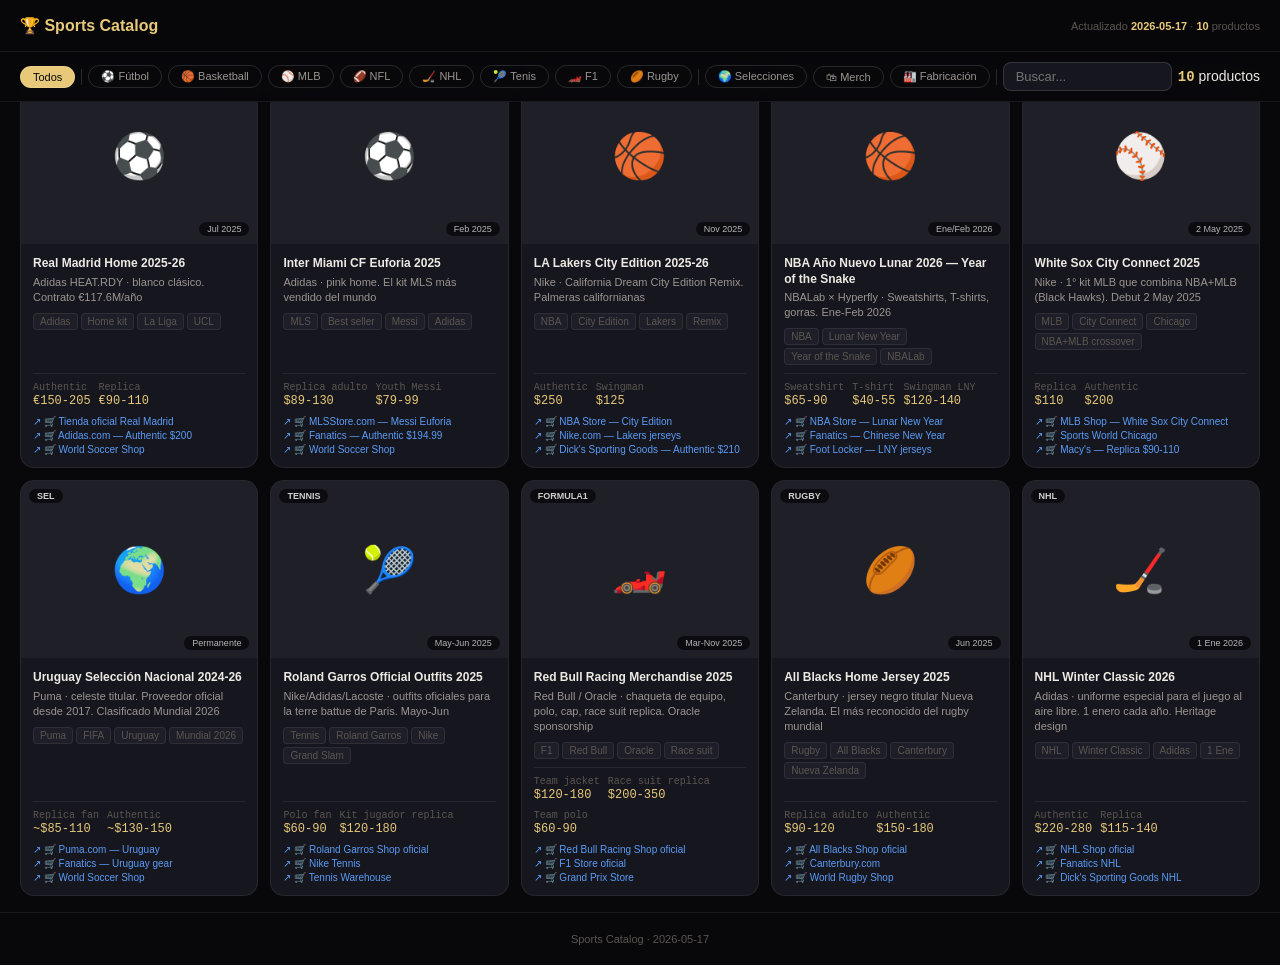
==== commit bc9ff737: "Add real purchase links to all products" ====
--- a/index.html
+++ b/index.html
@@ -1 +1 @@
-<!DOCTYPE html><html lang="es"><head><meta charset="UTF-8"><meta name="viewport" content="width=device-width,initial-scale=1"><title>Sports Catalog</title><style>*{box-sizing:border-box;margin:0;padding:0}body{background:#08080b;color:#edeae4;font-family:sans-serif;font-size:14px}#tb{position:fixed;top:0;left:0;right:0;height:52px;background:rgba(8,8,11,.95);backdrop-filter:blur(20px);border-bottom:1px solid rgba(255,255,255,.07);display:flex;align-items:center;gap:12px;padding:0 20px;z-index:100}.logo{font-size:16px;font-weight:600;color:#e8c97a}.meta{margin-left:auto;font-size:11px;color:#5a5650}.meta b{color:#e8c97a}#ctrl{position:sticky;top:52px;z-index:90;background:rgba(8,8,11,.95);backdrop-filter:blur(16px);border-bottom:1px solid rgba(255,255,255,.07);padding:10px 20px;display:flex;flex-wrap:wrap;gap:6px;align-items:center}.fp{padding:4px 12px;border-radius:20px;font-size:11px;cursor:pointer;border:1px solid rgba(255,255,255,.13);background:transparent;color:#9b9590;white-space:nowrap}.fp.on,.fp:hover{background:#e8c97a;color:#08080b}.sep{width:1px;height:16px;background:rgba(255,255,255,.13)}#si{flex:1;min-width:140px;background:#16161e;border:1px solid rgba(255,255,255,.13);border-radius:8px;padding:6px 12px;color:#edeae4;font-size:13px;outline:none}#si:focus{border-color:#e8c97a}#rc b{color:#e8c97a;font-family:monospace}#grid{padding:16px 20px;display:grid;grid-template-columns:repeat(auto-fill,minmax(210px,1fr));gap:12px}.card{background:#16161e;border:1px solid rgba(255,255,255,.07);border-radius:14px;overflow:hidden;display:flex;flex-direction:column;transition:border-color .2s,transform .2s}.card:hover{border-color:rgba(255,255,255,.18);transform:translateY(-2px)}.card.hide{display:none}.vis{aspect-ratio:4/3;display:flex;align-items:center;justify-content:center;font-size:44px;position:relative;background:rgba(255,255,255,.04)}.badge{position:absolute;top:8px;left:8px;font-size:9px;font-weight:600;padding:2px 8px;border-radius:8px;background:rgba(0,0,0,.6);color:rgba(255,255,255,.8)}.dbadge{position:absolute;bottom:8px;right:8px;font-size:9px;padding:2px 8px;border-radius:8px;background:rgba(0,0,0,.6);color:rgba(255,255,255,.7)}.body{padding:12px;flex:1;display:flex;flex-direction:column}h3{font-size:12px;font-weight:600;color:#edeae4;margin-bottom:3px;line-height:1.3}.sub{font-size:11px;color:#9b9590;margin-bottom:8px;line-height:1.35}.tags{display:flex;flex-wrap:wrap;gap:3px;margin-bottom:8px}.tag{font-size:10px;padding:2px 6px;border-radius:4px;background:#1e1e28;color:#5a5650;border:1px solid rgba(255,255,255,.07)}.prices{display:flex;flex-wrap:wrap;gap:8px;padding-top:8px;border-top:1px solid rgba(255,255,255,.07);margin-top:auto}.pv{font-family:monospace;font-size:12px;color:#e8c97a}.pl{font-size:10px;color:#5a5650;display:block;margin-bottom:1px}.links{display:flex;flex-direction:column;gap:3px;margin-top:8px}.lk{font-size:10px;color:#5b9cf6;text-decoration:none}.lk::before{content:"↗ "}.lk:hover{color:#e8c97a}#footer{padding:20px;border-top:1px solid rgba(255,255,255,.07);font-size:11px;color:#5a5650;text-align:center}@media(max-width:600px){#grid{grid-template-columns:1fr 1fr;padding:12px;gap:10px}}</style></head><body><header id="tb"><div class="logo">🏆 Sports Catalog</div><div class="meta">Actualizado <b>2026-05-17</b> &middot; <b id="tc">25</b> productos</div></header><div id="ctrl"><button class="fp on" onclick="filt('all',this)">Todos</button><div class="sep"></div><button class="fp" onclick="filt('fut',this)">⚽ Fútbol</button><button class="fp" onclick="filt('bsk',this)">🏀 Basketball</button><button class="fp" onclick="filt('mlb',this)">⚾ MLB</button><button class="fp" onclick="filt('nfl',this)">🏈 NFL</button><button class="fp" onclick="filt('nhl',this)">🏒 NHL</button><button class="fp" onclick="filt('tennis',this)">🎾 Tenis</button><button class="fp" onclick="filt('formula1',this)">🏎️ F1</button><button class="fp" onclick="filt('rugby',this)">🏉 Rugby</button><div class="sep"></div><button class="fp" onclick="filt('sel',this)">🌍 Selecciones</button><button class="fp" onclick="filt('mer',this)">🛍 Merch</button><button class="fp" onclick="filt('fab',this)">🏭 Fabricación</button><div class="sep"></div><input id="si" type="text" placeholder="Buscar..." oninput="doS(this.value)"><div id="rc"><b id="rn">25</b> productos</div></div><div id="grid"><div class="card" data-cat="fut"><div class="vis">⚽<span class="badge">FUT</span><span class="dbadge">Jul 2025</span></div><div class="body"><h3>Real Madrid Home 2025-26</h3><p class="sub">Adidas HEAT.RDY · blanco clásico. Contrato €117.6M/año</p><div class="tags"><span class="tag">Adidas</span><span class="tag">Home kit</span><span class="tag">La Liga</span><span class="tag">UCL</span></div><div class="prices"><div class="pv"><span class="pl">Authentic</span>€150-205</div><div class="pv"><span class="pl">Replica</span>€90-110</div></div><div class="links"><a class="lk" href="https://us.shop.realmadrid.com/collections/jerseys-kits" target="_blank">shop.realmadrid.com</a><a class="lk" href="https://www.adidas.com/us/real-madrid-home-jersey" target="_blank">Adidas.com</a></div></div></div><div class="card" data-cat="fut"><div class="vis">⚽<span class="badge">FUT</span><span class="dbadge">Feb 2025</span></div><div class="body"><h3>Inter Miami CF Euforia 2025</h3><p class="sub">Adidas · pink home. El kit MLS más vendido del mundo</p><div class="tags"><span class="tag">MLS</span><span class="tag">Best seller</span><span class="tag">Messi</span><span class="tag">Adidas</span></div><div class="prices"><div class="pv"><span class="pl">Replica adulto</span>$89-130</div><div class="pv"><span class="pl">Youth Messi</span>$79-99</div></div><div class="links"><a class="lk" href="https://store.mlssoccer.com/collections/inter-miami-cf" target="_blank">mlssoccer.com</a><a class="lk" href="https://www.fanatics.com" target="_blank">Fanatics</a></div></div></div><div class="card" data-cat="bsk"><div class="vis">🏀<span class="badge">BSK</span><span class="dbadge">Nov 2025</span></div><div class="body"><h3>LA Lakers City Edition 2025-26</h3><p class="sub">Nike · California Dream City Edition Remix. Palmeras californianas</p><div class="tags"><span class="tag">NBA</span><span class="tag">City Edition</span><span class="tag">Lakers</span><span class="tag">Remix</span></div><div class="prices"><div class="pv"><span class="pl">Authentic</span>$250</div><div class="pv"><span class="pl">Swingman</span>$125</div></div><div class="links"><a class="lk" href="https://store.nba.com/los-angeles-lakers/jerseys" target="_blank">store.nba.com</a><a class="lk" href="https://www.fanatics.com/nba/los-angeles-lakers" target="_blank">Fanatics</a></div></div></div><div class="card" data-cat="bsk"><div class="vis">🏀<span class="badge">BSK</span><span class="dbadge">Ene/Feb 2026</span></div><div class="body"><h3>NBA Año Nuevo Lunar 2026 — Year of the Snake</h3><p class="sub">NBALab × Hyperfly · Sweatshirts, T-shirts, gorras. Ene-Feb 2026</p><div class="tags"><span class="tag">NBA</span><span class="tag">Lunar New Year</span><span class="tag">Year of the Snake</span><span class="tag">NBALab</span></div><div class="prices"><div class="pv"><span class="pl">Sweatshirt</span>$65-90</div><div class="pv"><span class="pl">T-shirt</span>$40-55</div><div class="pv"><span class="pl">Swingman LNY</span>$120-140</div></div><div class="links"><a class="lk" href="https://store.nba.com/lunar-new-year" target="_blank">store.nba.com Lunar</a><a class="lk" href="https://www.fanatics.com/nba/chinese-new-year-gear" target="_blank">Fanatics</a><a class="lk" href="https://www.footlocker.com" target="_blank">Foot Locker</a></div></div></div><div class="card" data-cat="mlb"><div class="vis">⚾<span class="badge">MLB</span><span class="dbadge">2 May 2025</span></div><div class="body"><h3>White Sox City Connect 2025</h3><p class="sub">Nike · 1° kit MLB que combina NBA+MLB (Black Hawks). Debut 2 May 2025</p><div class="tags"><span class="tag">MLB</span><span class="tag">City Connect</span><span class="tag">Chicago</span><span class="tag">NBA+MLB crossover</span></div><div class="prices"><div class="pv"><span class="pl">Replica</span>$110</div><div class="pv"><span class="pl">Authentic</span>$200</div></div><div class="links"><a class="lk" href="https://www.mlb.com/stories/2025-mlb-city-connect-jerseys" target="_blank">MLB.com</a><a class="lk" href="https://www.espn.com/mlb/story/_/id/39776958" target="_blank">ESPN tracker</a></div></div></div><div class="card" data-cat="sel"><div class="vis">🌍<span class="badge">SEL</span><span class="dbadge">Permanente</span></div><div class="body"><h3>Uruguay Selección Nacional 2024-26</h3><p class="sub">Puma · celeste titular. Proveedor oficial desde 2017. Clasificado Mundial 2026</p><div class="tags"><span class="tag">Puma</span><span class="tag">FIFA</span><span class="tag">Uruguay</span><span class="tag">Mundial 2026</span></div><div class="prices"><div class="pv"><span class="pl">Replica fan</span>~$85-110</div><div class="pv"><span class="pl">Authentic</span>~$130-150</div></div><div class="links"><a class="lk" href="https://www.puma.com/en/uruguay" target="_blank">Puma.com</a></div></div></div><div class="card" data-cat="tennis"><div class="vis">🎾<span class="badge">TENNIS</span><span class="dbadge">May-Jun 2025</span></div><div class="body"><h3>Roland Garros Official Outfits 2025</h3><p class="sub">Nike/Adidas/Lacoste · outfits oficiales para la terre battue de Paris. Mayo-Jun</p><div class="tags"><span class="tag">Tennis</span><span class="tag">Roland Garros</span><span class="tag">Nike</span><span class="tag">Grand Slam</span></div><div class="prices"><div class="pv"><span class="pl">Polo fan</span>$60-90</div><div class="pv"><span class="pl">Kit jugador replica</span>$120-180</div></div><div class="links"><a class="lk" href="https://www.rolandgarros.com/en-us/shop" target="_blank">Roland Garros Shop</a><a class="lk" href="https://www.nike.com/w/tennis" target="_blank">Nike tennis</a></div></div></div><div class="card" data-cat="formula1"><div class="vis">🏎️<span class="badge">FORMULA1</span><span class="dbadge">Mar-Nov 2025</span></div><div class="body"><h3>Red Bull Racing Merchandise 2025</h3><p class="sub">Red Bull / Oracle · chaqueta de equipo, polo, cap, race suit replica. Oracle sponsorship</p><div class="tags"><span class="tag">F1</span><span class="tag">Red Bull</span><span class="tag">Oracle</span><span class="tag">Race suit</span></div><div class="prices"><div class="pv"><span class="pl">Team jacket</span>$120-180</div><div class="pv"><span class="pl">Race suit replica</span>$200-350</div><div class="pv"><span class="pl">Team polo</span>$60-90</div></div><div class="links"><a class="lk" href="https://www.redbullracing.com/shop" target="_blank">Red Bull Racing Shop</a><a class="lk" href="https://www.formula1.com/en/shop" target="_blank">F1 Store</a></div></div></div><div class="card" data-cat="rugby"><div class="vis">🏉<span class="badge">RUGBY</span><span class="dbadge">Jun 2025</span></div><div class="body"><h3>All Blacks Home Jersey 2025</h3><p class="sub">Canterbury · jersey negro titular Nueva Zelanda. El más reconocido del rugby mundial</p><div class="tags"><span class="tag">Rugby</span><span class="tag">All Blacks</span><span class="tag">Canterbury</span><span class="tag">Nueva Zelanda</span></div><div class="prices"><div class="pv"><span class="pl">Replica adulto</span>$90-120</div><div class="pv"><span class="pl">Authentic</span>$150-180</div></div><div class="links"><a class="lk" href="https://www.canterburysport.com" target="_blank">Canterbury.com</a><a class="lk" href="https://www.allblacks.com/shop" target="_blank">All Blacks Shop</a></div></div></div><div class="card" data-cat="nhl"><div class="vis">🏒<span class="badge">NHL</span><span class="dbadge">1 Ene 2026</span></div><div class="body"><h3>NHL Winter Classic 2026</h3><p class="sub">Adidas · uniforme especial para el juego al aire libre. 1 enero cada año. Heritage design</p><div class="tags"><span class="tag">NHL</span><span class="tag">Winter Classic</span><span class="tag">Adidas</span><span class="tag">1 Ene</span></div><div class="prices"><div class="pv"><span class="pl">Authentic</span>$220-280</div><div class="pv"><span class="pl">Replica</span>$115-140</div></div><div class="links"><a class="lk" href="https://www.nhlshop.com" target="_blank">NHL Shop</a><a class="lk" href="https://www.fanatics.com/nhl" target="_blank">Fanatics NHL</a></div></div></div><div class="card" data-cat="fut"><div class="vis">⚽<span class="badge">FUT</span><span class="dbadge">May 2026</span></div><div class="body"><h3>Arsenal 2026/27 Home Kit</h3><p class="sub">Adidas jersey with maroon stripes and lightning bolt design, celebrates Emirates Stadium 20 years</p><div class="tags"><span class="tag">arsenal</span><span class="tag">adidas</span><span class="tag">home-kit</span><span class="tag">2026-27</span></div><div class="prices"></div><div class="links"><a class="lk" href="https://www.arsenal.com" target="_blank">Arsenal official announcement</a></div></div></div><div class="card" data-cat="fut"><div class="vis">⚽<span class="badge">FUT</span><span class="dbadge">2026</span></div><div class="body"><h3>Inter Miami 2026 Third Kit</h3><p class="sub">Miami Vice inspired third kit design for 2026 season</p><div class="tags"><span class="tag">inter-miami</span><span class="tag">third-kit</span><span class="tag">2026</span><span class="tag">miami-vice</span></div><div class="prices"></div><div class="links"></div></div></div><div class="card" data-cat="fut"><div class="vis">⚽<span class="badge">FUT</span><span class="dbadge">May 2026</span></div><div class="body"><h3>Mexico 2026 World Cup Third Kit</h3><p class="sub">Adidas x Mexican brand collaboration for 2026 World Cup</p><div class="tags"><span class="tag">mexico</span><span class="tag">world-cup-2026</span><span class="tag">third-kit</span><span class="tag">adidas</span></div><div class="prices"></div><div class="links"></div></div></div><div class="card" data-cat="fut"><div class="vis">⚽<span class="badge">FUT</span><span class="dbadge">2026</span></div><div class="body"><h3>Manchester United Third Kit 2026</h3><p class="sub">Third kit inspired by Salford Lads Club heritage</p><div class="tags"><span class="tag">manchester-united</span><span class="tag">third-kit</span><span class="tag">2026</span><span class="tag">salford-lads</span></div><div class="prices"></div><div class="links"></div></div></div><div class="card" data-cat="bsk"><div class="vis">🏀<span class="badge">BSK</span><span class="dbadge">2026-27 season</span></div><div class="body"><h3>Timberwolves Classic Uniforms</h3><p class="sub">Minnesota Timberwolves modern classic rebrand for 2026-27 season</p><div class="tags"><span class="tag">NBA</span><span class="tag">uniforms</span><span class="tag">Timberwolves</span><span class="tag">rebrand</span></div><div class="prices"></div><div class="links"></div></div></div><div class="card" data-cat="mlb"><div class="vis">⚾<span class="badge">MLB</span><span class="dbadge">May 2026</span></div><div class="body"><h3>Pirates City Connect Nike Air Max 1</h3><p class="sub">Nike custom Air Max 1 shoes for Pittsburgh Pirates City Connect collection</p><div class="tags"><span class="tag">City Connect</span><span class="tag">Nike Air Max 1</span><span class="tag">Pirates</span><span class="tag">2026</span></div><div class="prices"></div><div class="links"></div></div></div><div class="card" data-cat="nfl"><div class="vis">🏈<span class="badge">NFL</span><span class="dbadge">2026 season</span></div><div class="body"><h3>Ohio State Black Alternate Football Uniforms</h3><p class="sub">Ohio State Buckeyes, Heritage Stripes pattern on sleeves</p><div class="tags"><span class="tag">college football</span><span class="tag">alternate jersey</span><span class="tag">heritage stripes</span></div><div class="prices"></div><div class="links"></div></div></div><div class="card" data-cat="nfl"><div class="vis">🏈<span class="badge">NFL</span><span class="dbadge">2026 season</span></div><div class="body"><h3>Ohio State Home & Road Football Uniforms</h3><p class="sub">Scarlet home and white road jerseys with Heritage Stripes</p><div class="tags"><span class="tag">college football</span><span class="tag">home jersey</span><span class="tag">road jersey</span></div><div class="prices"></div><div class="links"></div></div></div><div class="card" data-cat="nfl"><div class="vis">🏈<span class="badge">NFL</span><span class="dbadge">2026 season</span></div><div class="body"><h3>UNC 1980 Throwback Football Jerseys</h3><p class="sub">North Carolina Tar Heels, 100th season Kenan Stadium</p><div class="tags"><span class="tag">college football</span><span class="tag">throwback</span><span class="tag">anniversary</span></div><div class="prices"></div><div class="links"></div></div></div><div class="card" data-cat="nfl"><div class="vis">🏈<span class="badge">NFL</span><span class="dbadge">2026 season</span></div><div class="body"><h3>Pittsburgh Steelers 1933 Throwback Uniforms</h3><p class="sub">Pittsburgh Steelers, classic 1933 design</p><div class="tags"><span class="tag">throwback</span><span class="tag">nfl</span><span class="tag">historic</span></div><div class="prices"></div><div class="links"></div></div></div><div class="card" data-cat="nfl"><div class="vis">🏈<span class="badge">NFL</span><span class="dbadge">July 2025</span></div><div class="body"><h3>Green Bay Packers Throwback Helmets & Uniforms</h3><p class="sub">Green Bay Packers, new throwback design debut</p><div class="tags"><span class="tag">throwback</span><span class="tag">nfl</span><span class="tag">uniform reveal</span></div><div class="prices"></div><div class="links"></div></div></div><div class="card" data-cat="formula1"><div class="vis">🏎️<span class="badge">FORMULA1</span><span class="dbadge">May 2026</span></div><div class="body"><h3>Disney x Formula 1 Velocity Collection</h3><p class="sub">Disney Consumer Products, Fuel the Magic campaign apparel</p><div class="tags"><span class="tag">disney</span><span class="tag">formula1</span><span class="tag">velocity</span><span class="tag">merchandise</span></div><div class="prices"></div><div class="links"></div></div></div><div class="card" data-cat="formula1"><div class="vis">🏎️<span class="badge">FORMULA1</span><span class="dbadge">2026</span></div><div class="body"><h3>TAG Heuer Formula 1 Solargraph Watch</h3><p class="sub">TAG Heuer, limited-edition motorsports watch</p><div class="tags"><span class="tag">tag-heuer</span><span class="tag">formula1</span><span class="tag">watch</span><span class="tag">limited-edition</span></div><div class="prices"></div><div class="links"></div></div></div><div class="card" data-cat="nhl"><div class="vis">🏒<span class="badge">NHL</span><span class="dbadge">2025</span></div><div class="body"><h3>Blackhawks 2025 Winter Classic Jersey</h3><p class="sub">Official Chicago Blackhawks Winter Classic jersey for Wrigley Field game</p><div class="tags"><span class="tag">winter classic</span><span class="tag">blackhawks</span><span class="tag">jersey</span><span class="tag">wrigley field</span></div><div class="prices"></div><div class="links"></div></div></div><div class="card" data-cat="rugby"><div class="vis">🏉<span class="badge">RUGBY</span><span class="dbadge">2026</span></div><div class="body"><h3>Ultimate Sevens Kit Collection</h3><p class="sub">Reebok official kit partner for new franchise rugby sevens championship</p><div class="tags"><span class="tag">sevens</span><span class="tag">rugby</span><span class="tag">kit</span><span class="tag">franchise</span></div><div class="prices"></div><div class="links"></div></div></div></div><footer id="footer">Sports Catalog &middot; 2026-05-17</footer><script>let CF="all",CS="";function filt(c,b){CF=c;document.querySelectorAll(".fp").forEach(x=>x.classList.remove("on"));b.classList.add("on");render();}function doS(v){CS=v.toLowerCase();render();}function render(){let n=0;document.querySelectorAll(".card").forEach(card=>{const mc=CF=="all"||card.dataset.cat==CF;const ms=!CS||card.textContent.toLowerCase().includes(CS);if(mc&&ms){card.classList.remove("hide");n++;}else card.classList.add("hide");});document.getElementById("rn").textContent=n;document.getElementById("tc").textContent=n;}render();</script></body></html>+<!DOCTYPE html><html lang="es"><head><meta charset="UTF-8"><meta name="viewport" content="width=device-width,initial-scale=1"><title>Sports Catalog</title><style>*{box-sizing:border-box;margin:0;padding:0}body{background:#08080b;color:#edeae4;font-family:sans-serif;font-size:14px}#tb{position:fixed;top:0;left:0;right:0;height:52px;background:rgba(8,8,11,.95);backdrop-filter:blur(20px);border-bottom:1px solid rgba(255,255,255,.07);display:flex;align-items:center;gap:12px;padding:0 20px;z-index:100}.logo{font-size:16px;font-weight:600;color:#e8c97a}.meta{margin-left:auto;font-size:11px;color:#5a5650}.meta b{color:#e8c97a}#ctrl{position:sticky;top:52px;z-index:90;background:rgba(8,8,11,.95);backdrop-filter:blur(16px);border-bottom:1px solid rgba(255,255,255,.07);padding:10px 20px;display:flex;flex-wrap:wrap;gap:6px;align-items:center}.fp{padding:4px 12px;border-radius:20px;font-size:11px;cursor:pointer;border:1px solid rgba(255,255,255,.13);background:transparent;color:#9b9590;white-space:nowrap}.fp.on,.fp:hover{background:#e8c97a;color:#08080b}.sep{width:1px;height:16px;background:rgba(255,255,255,.13)}#si{flex:1;min-width:140px;background:#16161e;border:1px solid rgba(255,255,255,.13);border-radius:8px;padding:6px 12px;color:#edeae4;font-size:13px;outline:none}#si:focus{border-color:#e8c97a}#rc b{color:#e8c97a;font-family:monospace}#grid{padding:16px 20px;display:grid;grid-template-columns:repeat(auto-fill,minmax(210px,1fr));gap:12px}.card{background:#16161e;border:1px solid rgba(255,255,255,.07);border-radius:14px;overflow:hidden;display:flex;flex-direction:column;transition:border-color .2s,transform .2s}.card:hover{border-color:rgba(255,255,255,.18);transform:translateY(-2px)}.card.hide{display:none}.vis{aspect-ratio:4/3;display:flex;align-items:center;justify-content:center;font-size:44px;position:relative;background:rgba(255,255,255,.04)}.badge{position:absolute;top:8px;left:8px;font-size:9px;font-weight:600;padding:2px 8px;border-radius:8px;background:rgba(0,0,0,.6);color:rgba(255,255,255,.8)}.dbadge{position:absolute;bottom:8px;right:8px;font-size:9px;padding:2px 8px;border-radius:8px;background:rgba(0,0,0,.6);color:rgba(255,255,255,.7)}.body{padding:12px;flex:1;display:flex;flex-direction:column}h3{font-size:12px;font-weight:600;color:#edeae4;margin-bottom:3px;line-height:1.3}.sub{font-size:11px;color:#9b9590;margin-bottom:8px;line-height:1.35}.tags{display:flex;flex-wrap:wrap;gap:3px;margin-bottom:8px}.tag{font-size:10px;padding:2px 6px;border-radius:4px;background:#1e1e28;color:#5a5650;border:1px solid rgba(255,255,255,.07)}.prices{display:flex;flex-wrap:wrap;gap:8px;padding-top:8px;border-top:1px solid rgba(255,255,255,.07);margin-top:auto}.pv{font-family:monospace;font-size:12px;color:#e8c97a}.pl{font-size:10px;color:#5a5650;display:block;margin-bottom:1px}.links{display:flex;flex-direction:column;gap:3px;margin-top:8px}.lk{font-size:10px;color:#5b9cf6;text-decoration:none}.lk::before{content:"↗ "}.lk:hover{color:#e8c97a}#footer{padding:20px;border-top:1px solid rgba(255,255,255,.07);font-size:11px;color:#5a5650;text-align:center}@media(max-width:600px){#grid{grid-template-columns:1fr 1fr;padding:12px;gap:10px}}</style></head><body><header id="tb"><div class="logo">🏆 Sports Catalog</div><div class="meta">Actualizado <b>2026-05-17</b> &middot; <b id="tc">10</b> productos</div></header><div id="ctrl"><button class="fp on" onclick="filt('all',this)">Todos</button><div class="sep"></div><button class="fp" onclick="filt('fut',this)">⚽ Fútbol</button><button class="fp" onclick="filt('bsk',this)">🏀 Basketball</button><button class="fp" onclick="filt('mlb',this)">⚾ MLB</button><button class="fp" onclick="filt('nfl',this)">🏈 NFL</button><button class="fp" onclick="filt('nhl',this)">🏒 NHL</button><button class="fp" onclick="filt('tennis',this)">🎾 Tenis</button><button class="fp" onclick="filt('formula1',this)">🏎️ F1</button><button class="fp" onclick="filt('rugby',this)">🏉 Rugby</button><div class="sep"></div><button class="fp" onclick="filt('sel',this)">🌍 Selecciones</button><button class="fp" onclick="filt('mer',this)">🛍 Merch</button><button class="fp" onclick="filt('fab',this)">🏭 Fabricación</button><div class="sep"></div><input id="si" type="text" placeholder="Buscar..." oninput="doS(this.value)"><div id="rc"><b id="rn">10</b> productos</div></div><div id="grid"><div class="card" data-cat="fut"><div class="vis">⚽<span class="badge">FUT</span><span class="dbadge">Jul 2025</span></div><div class="body"><h3>Real Madrid Home 2025-26</h3><p class="sub">Adidas HEAT.RDY · blanco clásico. Contrato €117.6M/año</p><div class="tags"><span class="tag">Adidas</span><span class="tag">Home kit</span><span class="tag">La Liga</span><span class="tag">UCL</span></div><div class="prices"><div class="pv"><span class="pl">Authentic</span>€150-205</div><div class="pv"><span class="pl">Replica</span>€90-110</div></div><div class="links"><a class="lk" href="https://us.shop.realmadrid.com/es/products/rmcfmz0899-mens-home-jersey-25-26-white" target="_blank">🛒 Tienda oficial Real Madrid</a><a class="lk" href="https://www.adidas.com/us/real-madrid-25-26-home-authentic-jersey/JV5918.html" target="_blank">🛒 Adidas.com — Authentic $200</a><a class="lk" href="https://www.worldsoccershop.com/buy/real-madrid-2025-2026-jerseys" target="_blank">🛒 World Soccer Shop</a></div></div></div><div class="card" data-cat="fut"><div class="vis">⚽<span class="badge">FUT</span><span class="dbadge">Feb 2025</span></div><div class="body"><h3>Inter Miami CF Euforia 2025</h3><p class="sub">Adidas · pink home. El kit MLS más vendido del mundo</p><div class="tags"><span class="tag">MLS</span><span class="tag">Best seller</span><span class="tag">Messi</span><span class="tag">Adidas</span></div><div class="prices"><div class="pv"><span class="pl">Replica adulto</span>$89-130</div><div class="pv"><span class="pl">Youth Messi</span>$79-99</div></div><div class="links"><a class="lk" href="https://www.mlsstore.com/es/inter-miami-cf/mens-inter-miami-cf-lionel-messi-adidas-light-pink-2025-euforia-replica-player-jersey/t-21257796+p-572267848552586+z-9-2563664462" target="_blank">🛒 MLSStore.com — Messi Euforia</a><a class="lk" href="https://www.fanatics.com/mls/inter-miami-cf/o-3577+t-76706629+z-97877-2244091536" target="_blank">🛒 Fanatics — Authentic $194.99</a><a class="lk" href="https://www.worldsoccershop.com/shop/details/inter-miami-cf-2025-home-jersey-by-adidas_A1108753" target="_blank">🛒 World Soccer Shop</a></div></div></div><div class="card" data-cat="bsk"><div class="vis">🏀<span class="badge">BSK</span><span class="dbadge">Nov 2025</span></div><div class="body"><h3>LA Lakers City Edition 2025-26</h3><p class="sub">Nike · California Dream City Edition Remix. Palmeras californianas</p><div class="tags"><span class="tag">NBA</span><span class="tag">City Edition</span><span class="tag">Lakers</span><span class="tag">Remix</span></div><div class="prices"><div class="pv"><span class="pl">Authentic</span>$250</div><div class="pv"><span class="pl">Swingman</span>$125</div></div><div class="links"><a class="lk" href="https://store.nba.com/los-angeles-lakers/city-edition/t-25478568+c-1223050524+z-97-2210389272" target="_blank">🛒 NBA Store — City Edition</a><a class="lk" href="https://www.nike.com/w/los-angeles-lakers-6m6dc" target="_blank">🛒 Nike.com — Lakers jerseys</a><a class="lk" href="https://www.dickssportinggoods.com/f/los-angeles-lakers-nba-city-edition-apparel-gear-3452-1561609" target="_blank">🛒 Dick's Sporting Goods — Authentic $210</a></div></div></div><div class="card" data-cat="bsk"><div class="vis">🏀<span class="badge">BSK</span><span class="dbadge">Ene/Feb 2026</span></div><div class="body"><h3>NBA Año Nuevo Lunar 2026 — Year of the Snake</h3><p class="sub">NBALab × Hyperfly · Sweatshirts, T-shirts, gorras. Ene-Feb 2026</p><div class="tags"><span class="tag">NBA</span><span class="tag">Lunar New Year</span><span class="tag">Year of the Snake</span><span class="tag">NBALab</span></div><div class="prices"><div class="pv"><span class="pl">Sweatshirt</span>$65-90</div><div class="pv"><span class="pl">T-shirt</span>$40-55</div><div class="pv"><span class="pl">Swingman LNY</span>$120-140</div></div><div class="links"><a class="lk" href="https://store.nba.com/lunar-new-year/c-4525738841+z-901857-3022056735" target="_blank">🛒 NBA Store — Lunar New Year</a><a class="lk" href="https://www.fanatics.com/nba/chinese-new-year-gear/o-1381+c-20086061+z-8375-2690202837" target="_blank">🛒 Fanatics — Chinese New Year</a><a class="lk" href="https://www.footlocker.com/buy/nba-chinese-new-year-jersey-0aez11a" target="_blank">🛒 Foot Locker — LNY jerseys</a></div></div></div><div class="card" data-cat="mlb"><div class="vis">⚾<span class="badge">MLB</span><span class="dbadge">2 May 2025</span></div><div class="body"><h3>White Sox City Connect 2025</h3><p class="sub">Nike · 1° kit MLB que combina NBA+MLB (Black Hawks). Debut 2 May 2025</p><div class="tags"><span class="tag">MLB</span><span class="tag">City Connect</span><span class="tag">Chicago</span><span class="tag">NBA+MLB crossover</span></div><div class="prices"><div class="pv"><span class="pl">Replica</span>$110</div><div class="pv"><span class="pl">Authentic</span>$200</div></div><div class="links"><a class="lk" href="https://www.mlbshop.com/chicago-white-sox/2025-mlb-city-connect/t-36554212+c-6739127486+z-97-689062974" target="_blank">🛒 MLB Shop — White Sox City Connect</a><a class="lk" href="https://www.sportsworldchicago.com/Chicago-White-Sox-City-Connect/" target="_blank">🛒 Sports World Chicago</a><a class="lk" href="https://www.macys.com/shop/product/nike-mens-red-chicago-white-sox-2025-city-connect-limited-jersey?ID=22400476" target="_blank">🛒 Macy's — Replica $90-110</a></div></div></div><div class="card" data-cat="sel"><div class="vis">🌍<span class="badge">SEL</span><span class="dbadge">Permanente</span></div><div class="body"><h3>Uruguay Selección Nacional 2024-26</h3><p class="sub">Puma · celeste titular. Proveedor oficial desde 2017. Clasificado Mundial 2026</p><div class="tags"><span class="tag">Puma</span><span class="tag">FIFA</span><span class="tag">Uruguay</span><span class="tag">Mundial 2026</span></div><div class="prices"><div class="pv"><span class="pl">Replica fan</span>~$85-110</div><div class="pv"><span class="pl">Authentic</span>~$130-150</div></div><div class="links"><a class="lk" href="https://www.puma.com/en/uruguay" target="_blank">🛒 Puma.com — Uruguay</a><a class="lk" href="https://www.fanatics.com/soccer/uruguay" target="_blank">🛒 Fanatics — Uruguay gear</a><a class="lk" href="https://www.worldsoccershop.com/national-teams/uruguay-soccer-jerseys" target="_blank">🛒 World Soccer Shop</a></div></div></div><div class="card" data-cat="tennis"><div class="vis">🎾<span class="badge">TENNIS</span><span class="dbadge">May-Jun 2025</span></div><div class="body"><h3>Roland Garros Official Outfits 2025</h3><p class="sub">Nike/Adidas/Lacoste · outfits oficiales para la terre battue de Paris. Mayo-Jun</p><div class="tags"><span class="tag">Tennis</span><span class="tag">Roland Garros</span><span class="tag">Nike</span><span class="tag">Grand Slam</span></div><div class="prices"><div class="pv"><span class="pl">Polo fan</span>$60-90</div><div class="pv"><span class="pl">Kit jugador replica</span>$120-180</div></div><div class="links"><a class="lk" href="https://www.rolandgarros.com/en-us/shop" target="_blank">🛒 Roland Garros Shop oficial</a><a class="lk" href="https://www.nike.com/w/tennis" target="_blank">🛒 Nike Tennis</a><a class="lk" href="https://www.tenniswarehouse.com" target="_blank">🛒 Tennis Warehouse</a></div></div></div><div class="card" data-cat="formula1"><div class="vis">🏎️<span class="badge">FORMULA1</span><span class="dbadge">Mar-Nov 2025</span></div><div class="body"><h3>Red Bull Racing Merchandise 2025</h3><p class="sub">Red Bull / Oracle · chaqueta de equipo, polo, cap, race suit replica. Oracle sponsorship</p><div class="tags"><span class="tag">F1</span><span class="tag">Red Bull</span><span class="tag">Oracle</span><span class="tag">Race suit</span></div><div class="prices"><div class="pv"><span class="pl">Team jacket</span>$120-180</div><div class="pv"><span class="pl">Race suit replica</span>$200-350</div><div class="pv"><span class="pl">Team polo</span>$60-90</div></div><div class="links"><a class="lk" href="https://www.redbullracing.com/shop" target="_blank">🛒 Red Bull Racing Shop oficial</a><a class="lk" href="https://www.formula1.com/en/shop" target="_blank">🛒 F1 Store oficial</a><a class="lk" href="https://www.grandprixstore.com" target="_blank">🛒 Grand Prix Store</a></div></div></div><div class="card" data-cat="rugby"><div class="vis">🏉<span class="badge">RUGBY</span><span class="dbadge">Jun 2025</span></div><div class="body"><h3>All Blacks Home Jersey 2025</h3><p class="sub">Canterbury · jersey negro titular Nueva Zelanda. El más reconocido del rugby mundial</p><div class="tags"><span class="tag">Rugby</span><span class="tag">All Blacks</span><span class="tag">Canterbury</span><span class="tag">Nueva Zelanda</span></div><div class="prices"><div class="pv"><span class="pl">Replica adulto</span>$90-120</div><div class="pv"><span class="pl">Authentic</span>$150-180</div></div><div class="links"><a class="lk" href="https://www.allblacks.com/shop" target="_blank">🛒 All Blacks Shop oficial</a><a class="lk" href="https://www.canterburysport.com" target="_blank">🛒 Canterbury.com</a><a class="lk" href="https://store.world.rugby" target="_blank">🛒 World Rugby Shop</a></div></div></div><div class="card" data-cat="nhl"><div class="vis">🏒<span class="badge">NHL</span><span class="dbadge">1 Ene 2026</span></div><div class="body"><h3>NHL Winter Classic 2026</h3><p class="sub">Adidas · uniforme especial para el juego al aire libre. 1 enero cada año. Heritage design</p><div class="tags"><span class="tag">NHL</span><span class="tag">Winter Classic</span><span class="tag">Adidas</span><span class="tag">1 Ene</span></div><div class="prices"><div class="pv"><span class="pl">Authentic</span>$220-280</div><div class="pv"><span class="pl">Replica</span>$115-140</div></div><div class="links"><a class="lk" href="https://www.nhlshop.com" target="_blank">🛒 NHL Shop oficial</a><a class="lk" href="https://www.fanatics.com/nhl" target="_blank">🛒 Fanatics NHL</a><a class="lk" href="https://www.dickssportinggoods.com/f/nhl-jerseys" target="_blank">🛒 Dick's Sporting Goods NHL</a></div></div></div></div><footer id="footer">Sports Catalog &middot; 2026-05-17</footer><script>let CF="all",CS="";function filt(c,b){CF=c;document.querySelectorAll(".fp").forEach(x=>x.classList.remove("on"));b.classList.add("on");render();}function doS(v){CS=v.toLowerCase();render();}function render(){let n=0;document.querySelectorAll(".card").forEach(card=>{const mc=CF=="all"||card.dataset.cat==CF;const ms=!CS||card.textContent.toLowerCase().includes(CS);if(mc&&ms){card.classList.remove("hide");n++;}else card.classList.add("hide");});document.getElementById("rn").textContent=n;document.getElementById("tc").textContent=n;}render();</script></body></html>
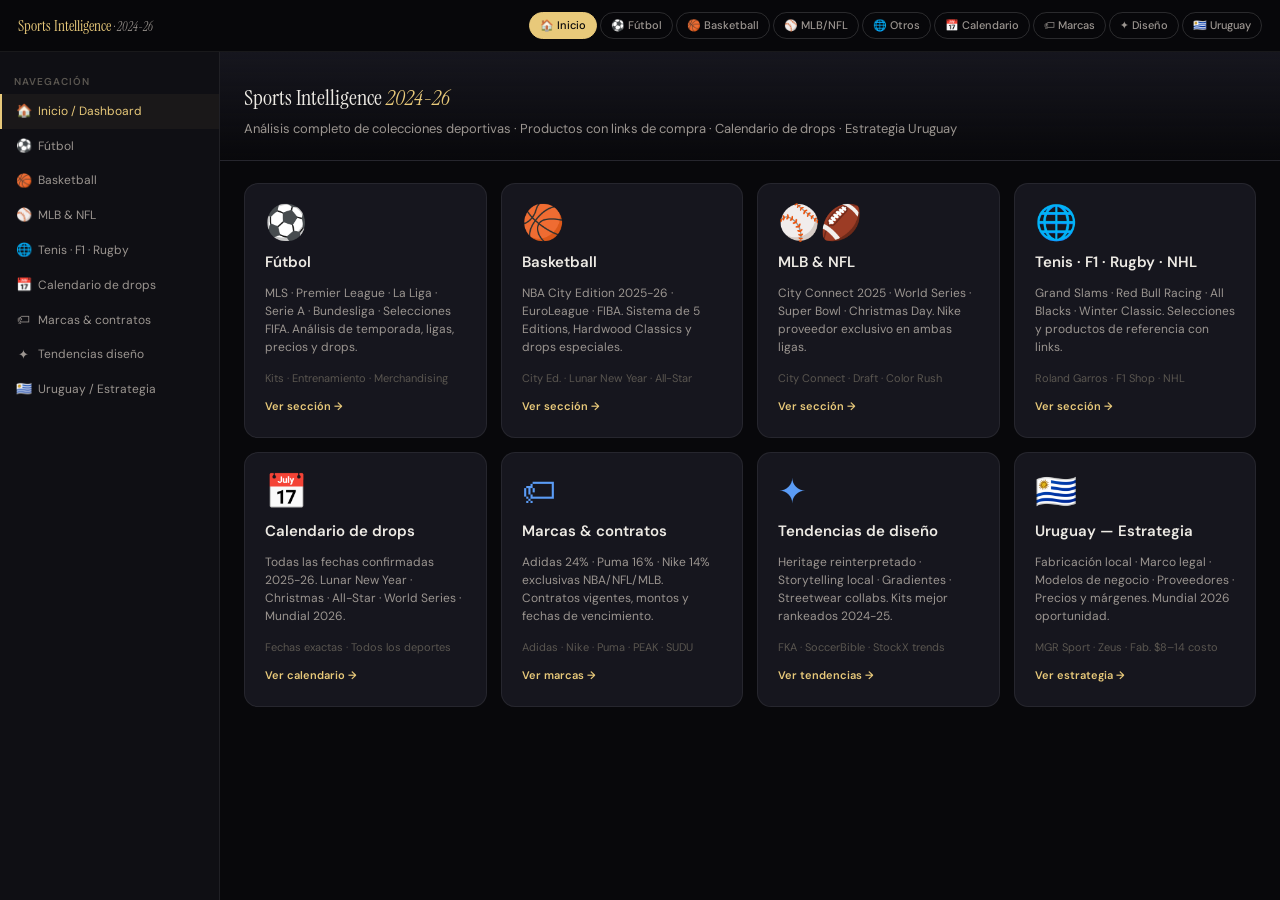
==== commit 3453a596: "Add multi-page sports site" ====
--- a/index.html
+++ b/index.html
@@ -1 +1,114 @@
-<!DOCTYPE html><html lang="es"><head><meta charset="UTF-8"><meta name="viewport" content="width=device-width,initial-scale=1"><title>Sports Catalog</title><style>*{box-sizing:border-box;margin:0;padding:0}body{background:#08080b;color:#edeae4;font-family:sans-serif;font-size:14px}#tb{position:fixed;top:0;left:0;right:0;height:52px;background:rgba(8,8,11,.95);backdrop-filter:blur(20px);border-bottom:1px solid rgba(255,255,255,.07);display:flex;align-items:center;gap:12px;padding:0 20px;z-index:100}.logo{font-size:16px;font-weight:600;color:#e8c97a}.meta{margin-left:auto;font-size:11px;color:#5a5650}.meta b{color:#e8c97a}#ctrl{position:sticky;top:52px;z-index:90;background:rgba(8,8,11,.95);backdrop-filter:blur(16px);border-bottom:1px solid rgba(255,255,255,.07);padding:10px 20px;display:flex;flex-wrap:wrap;gap:6px;align-items:center}.fp{padding:4px 12px;border-radius:20px;font-size:11px;cursor:pointer;border:1px solid rgba(255,255,255,.13);background:transparent;color:#9b9590;white-space:nowrap}.fp.on,.fp:hover{background:#e8c97a;color:#08080b}.sep{width:1px;height:16px;background:rgba(255,255,255,.13)}#si{flex:1;min-width:140px;background:#16161e;border:1px solid rgba(255,255,255,.13);border-radius:8px;padding:6px 12px;color:#edeae4;font-size:13px;outline:none}#si:focus{border-color:#e8c97a}#rc b{color:#e8c97a;font-family:monospace}#grid{padding:16px 20px;display:grid;grid-template-columns:repeat(auto-fill,minmax(210px,1fr));gap:12px}.card{background:#16161e;border:1px solid rgba(255,255,255,.07);border-radius:14px;overflow:hidden;display:flex;flex-direction:column;transition:border-color .2s,transform .2s}.card:hover{border-color:rgba(255,255,255,.18);transform:translateY(-2px)}.card.hide{display:none}.vis{aspect-ratio:4/3;display:flex;align-items:center;justify-content:center;font-size:44px;position:relative;background:rgba(255,255,255,.04)}.badge{position:absolute;top:8px;left:8px;font-size:9px;font-weight:600;padding:2px 8px;border-radius:8px;background:rgba(0,0,0,.6);color:rgba(255,255,255,.8)}.dbadge{position:absolute;bottom:8px;right:8px;font-size:9px;padding:2px 8px;border-radius:8px;background:rgba(0,0,0,.6);color:rgba(255,255,255,.7)}.body{padding:12px;flex:1;display:flex;flex-direction:column}h3{font-size:12px;font-weight:600;color:#edeae4;margin-bottom:3px;line-height:1.3}.sub{font-size:11px;color:#9b9590;margin-bottom:8px;line-height:1.35}.tags{display:flex;flex-wrap:wrap;gap:3px;margin-bottom:8px}.tag{font-size:10px;padding:2px 6px;border-radius:4px;background:#1e1e28;color:#5a5650;border:1px solid rgba(255,255,255,.07)}.prices{display:flex;flex-wrap:wrap;gap:8px;padding-top:8px;border-top:1px solid rgba(255,255,255,.07);margin-top:auto}.pv{font-family:monospace;font-size:12px;color:#e8c97a}.pl{font-size:10px;color:#5a5650;display:block;margin-bottom:1px}.links{display:flex;flex-direction:column;gap:3px;margin-top:8px}.lk{font-size:10px;color:#5b9cf6;text-decoration:none}.lk::before{content:"↗ "}.lk:hover{color:#e8c97a}#footer{padding:20px;border-top:1px solid rgba(255,255,255,.07);font-size:11px;color:#5a5650;text-align:center}@media(max-width:600px){#grid{grid-template-columns:1fr 1fr;padding:12px;gap:10px}}</style></head><body><header id="tb"><div class="logo">🏆 Sports Catalog</div><div class="meta">Actualizado <b>2026-05-17</b> &middot; <b id="tc">10</b> productos</div></header><div id="ctrl"><button class="fp on" onclick="filt('all',this)">Todos</button><div class="sep"></div><button class="fp" onclick="filt('fut',this)">⚽ Fútbol</button><button class="fp" onclick="filt('bsk',this)">🏀 Basketball</button><button class="fp" onclick="filt('mlb',this)">⚾ MLB</button><button class="fp" onclick="filt('nfl',this)">🏈 NFL</button><button class="fp" onclick="filt('nhl',this)">🏒 NHL</button><button class="fp" onclick="filt('tennis',this)">🎾 Tenis</button><button class="fp" onclick="filt('formula1',this)">🏎️ F1</button><button class="fp" onclick="filt('rugby',this)">🏉 Rugby</button><div class="sep"></div><button class="fp" onclick="filt('sel',this)">🌍 Selecciones</button><button class="fp" onclick="filt('mer',this)">🛍 Merch</button><button class="fp" onclick="filt('fab',this)">🏭 Fabricación</button><div class="sep"></div><input id="si" type="text" placeholder="Buscar..." oninput="doS(this.value)"><div id="rc"><b id="rn">10</b> productos</div></div><div id="grid"><div class="card" data-cat="fut"><div class="vis">⚽<span class="badge">FUT</span><span class="dbadge">Jul 2025</span></div><div class="body"><h3>Real Madrid Home 2025-26</h3><p class="sub">Adidas HEAT.RDY · blanco clásico. Contrato €117.6M/año</p><div class="tags"><span class="tag">Adidas</span><span class="tag">Home kit</span><span class="tag">La Liga</span><span class="tag">UCL</span></div><div class="prices"><div class="pv"><span class="pl">Authentic</span>€150-205</div><div class="pv"><span class="pl">Replica</span>€90-110</div></div><div class="links"><a class="lk" href="https://us.shop.realmadrid.com/es/products/rmcfmz0899-mens-home-jersey-25-26-white" target="_blank">🛒 Tienda oficial Real Madrid</a><a class="lk" href="https://www.adidas.com/us/real-madrid-25-26-home-authentic-jersey/JV5918.html" target="_blank">🛒 Adidas.com — Authentic $200</a><a class="lk" href="https://www.worldsoccershop.com/buy/real-madrid-2025-2026-jerseys" target="_blank">🛒 World Soccer Shop</a></div></div></div><div class="card" data-cat="fut"><div class="vis">⚽<span class="badge">FUT</span><span class="dbadge">Feb 2025</span></div><div class="body"><h3>Inter Miami CF Euforia 2025</h3><p class="sub">Adidas · pink home. El kit MLS más vendido del mundo</p><div class="tags"><span class="tag">MLS</span><span class="tag">Best seller</span><span class="tag">Messi</span><span class="tag">Adidas</span></div><div class="prices"><div class="pv"><span class="pl">Replica adulto</span>$89-130</div><div class="pv"><span class="pl">Youth Messi</span>$79-99</div></div><div class="links"><a class="lk" href="https://www.mlsstore.com/es/inter-miami-cf/mens-inter-miami-cf-lionel-messi-adidas-light-pink-2025-euforia-replica-player-jersey/t-21257796+p-572267848552586+z-9-2563664462" target="_blank">🛒 MLSStore.com — Messi Euforia</a><a class="lk" href="https://www.fanatics.com/mls/inter-miami-cf/o-3577+t-76706629+z-97877-2244091536" target="_blank">🛒 Fanatics — Authentic $194.99</a><a class="lk" href="https://www.worldsoccershop.com/shop/details/inter-miami-cf-2025-home-jersey-by-adidas_A1108753" target="_blank">🛒 World Soccer Shop</a></div></div></div><div class="card" data-cat="bsk"><div class="vis">🏀<span class="badge">BSK</span><span class="dbadge">Nov 2025</span></div><div class="body"><h3>LA Lakers City Edition 2025-26</h3><p class="sub">Nike · California Dream City Edition Remix. Palmeras californianas</p><div class="tags"><span class="tag">NBA</span><span class="tag">City Edition</span><span class="tag">Lakers</span><span class="tag">Remix</span></div><div class="prices"><div class="pv"><span class="pl">Authentic</span>$250</div><div class="pv"><span class="pl">Swingman</span>$125</div></div><div class="links"><a class="lk" href="https://store.nba.com/los-angeles-lakers/city-edition/t-25478568+c-1223050524+z-97-2210389272" target="_blank">🛒 NBA Store — City Edition</a><a class="lk" href="https://www.nike.com/w/los-angeles-lakers-6m6dc" target="_blank">🛒 Nike.com — Lakers jerseys</a><a class="lk" href="https://www.dickssportinggoods.com/f/los-angeles-lakers-nba-city-edition-apparel-gear-3452-1561609" target="_blank">🛒 Dick's Sporting Goods — Authentic $210</a></div></div></div><div class="card" data-cat="bsk"><div class="vis">🏀<span class="badge">BSK</span><span class="dbadge">Ene/Feb 2026</span></div><div class="body"><h3>NBA Año Nuevo Lunar 2026 — Year of the Snake</h3><p class="sub">NBALab × Hyperfly · Sweatshirts, T-shirts, gorras. Ene-Feb 2026</p><div class="tags"><span class="tag">NBA</span><span class="tag">Lunar New Year</span><span class="tag">Year of the Snake</span><span class="tag">NBALab</span></div><div class="prices"><div class="pv"><span class="pl">Sweatshirt</span>$65-90</div><div class="pv"><span class="pl">T-shirt</span>$40-55</div><div class="pv"><span class="pl">Swingman LNY</span>$120-140</div></div><div class="links"><a class="lk" href="https://store.nba.com/lunar-new-year/c-4525738841+z-901857-3022056735" target="_blank">🛒 NBA Store — Lunar New Year</a><a class="lk" href="https://www.fanatics.com/nba/chinese-new-year-gear/o-1381+c-20086061+z-8375-2690202837" target="_blank">🛒 Fanatics — Chinese New Year</a><a class="lk" href="https://www.footlocker.com/buy/nba-chinese-new-year-jersey-0aez11a" target="_blank">🛒 Foot Locker — LNY jerseys</a></div></div></div><div class="card" data-cat="mlb"><div class="vis">⚾<span class="badge">MLB</span><span class="dbadge">2 May 2025</span></div><div class="body"><h3>White Sox City Connect 2025</h3><p class="sub">Nike · 1° kit MLB que combina NBA+MLB (Black Hawks). Debut 2 May 2025</p><div class="tags"><span class="tag">MLB</span><span class="tag">City Connect</span><span class="tag">Chicago</span><span class="tag">NBA+MLB crossover</span></div><div class="prices"><div class="pv"><span class="pl">Replica</span>$110</div><div class="pv"><span class="pl">Authentic</span>$200</div></div><div class="links"><a class="lk" href="https://www.mlbshop.com/chicago-white-sox/2025-mlb-city-connect/t-36554212+c-6739127486+z-97-689062974" target="_blank">🛒 MLB Shop — White Sox City Connect</a><a class="lk" href="https://www.sportsworldchicago.com/Chicago-White-Sox-City-Connect/" target="_blank">🛒 Sports World Chicago</a><a class="lk" href="https://www.macys.com/shop/product/nike-mens-red-chicago-white-sox-2025-city-connect-limited-jersey?ID=22400476" target="_blank">🛒 Macy's — Replica $90-110</a></div></div></div><div class="card" data-cat="sel"><div class="vis">🌍<span class="badge">SEL</span><span class="dbadge">Permanente</span></div><div class="body"><h3>Uruguay Selección Nacional 2024-26</h3><p class="sub">Puma · celeste titular. Proveedor oficial desde 2017. Clasificado Mundial 2026</p><div class="tags"><span class="tag">Puma</span><span class="tag">FIFA</span><span class="tag">Uruguay</span><span class="tag">Mundial 2026</span></div><div class="prices"><div class="pv"><span class="pl">Replica fan</span>~$85-110</div><div class="pv"><span class="pl">Authentic</span>~$130-150</div></div><div class="links"><a class="lk" href="https://www.puma.com/en/uruguay" target="_blank">🛒 Puma.com — Uruguay</a><a class="lk" href="https://www.fanatics.com/soccer/uruguay" target="_blank">🛒 Fanatics — Uruguay gear</a><a class="lk" href="https://www.worldsoccershop.com/national-teams/uruguay-soccer-jerseys" target="_blank">🛒 World Soccer Shop</a></div></div></div><div class="card" data-cat="tennis"><div class="vis">🎾<span class="badge">TENNIS</span><span class="dbadge">May-Jun 2025</span></div><div class="body"><h3>Roland Garros Official Outfits 2025</h3><p class="sub">Nike/Adidas/Lacoste · outfits oficiales para la terre battue de Paris. Mayo-Jun</p><div class="tags"><span class="tag">Tennis</span><span class="tag">Roland Garros</span><span class="tag">Nike</span><span class="tag">Grand Slam</span></div><div class="prices"><div class="pv"><span class="pl">Polo fan</span>$60-90</div><div class="pv"><span class="pl">Kit jugador replica</span>$120-180</div></div><div class="links"><a class="lk" href="https://www.rolandgarros.com/en-us/shop" target="_blank">🛒 Roland Garros Shop oficial</a><a class="lk" href="https://www.nike.com/w/tennis" target="_blank">🛒 Nike Tennis</a><a class="lk" href="https://www.tenniswarehouse.com" target="_blank">🛒 Tennis Warehouse</a></div></div></div><div class="card" data-cat="formula1"><div class="vis">🏎️<span class="badge">FORMULA1</span><span class="dbadge">Mar-Nov 2025</span></div><div class="body"><h3>Red Bull Racing Merchandise 2025</h3><p class="sub">Red Bull / Oracle · chaqueta de equipo, polo, cap, race suit replica. Oracle sponsorship</p><div class="tags"><span class="tag">F1</span><span class="tag">Red Bull</span><span class="tag">Oracle</span><span class="tag">Race suit</span></div><div class="prices"><div class="pv"><span class="pl">Team jacket</span>$120-180</div><div class="pv"><span class="pl">Race suit replica</span>$200-350</div><div class="pv"><span class="pl">Team polo</span>$60-90</div></div><div class="links"><a class="lk" href="https://www.redbullracing.com/shop" target="_blank">🛒 Red Bull Racing Shop oficial</a><a class="lk" href="https://www.formula1.com/en/shop" target="_blank">🛒 F1 Store oficial</a><a class="lk" href="https://www.grandprixstore.com" target="_blank">🛒 Grand Prix Store</a></div></div></div><div class="card" data-cat="rugby"><div class="vis">🏉<span class="badge">RUGBY</span><span class="dbadge">Jun 2025</span></div><div class="body"><h3>All Blacks Home Jersey 2025</h3><p class="sub">Canterbury · jersey negro titular Nueva Zelanda. El más reconocido del rugby mundial</p><div class="tags"><span class="tag">Rugby</span><span class="tag">All Blacks</span><span class="tag">Canterbury</span><span class="tag">Nueva Zelanda</span></div><div class="prices"><div class="pv"><span class="pl">Replica adulto</span>$90-120</div><div class="pv"><span class="pl">Authentic</span>$150-180</div></div><div class="links"><a class="lk" href="https://www.allblacks.com/shop" target="_blank">🛒 All Blacks Shop oficial</a><a class="lk" href="https://www.canterburysport.com" target="_blank">🛒 Canterbury.com</a><a class="lk" href="https://store.world.rugby" target="_blank">🛒 World Rugby Shop</a></div></div></div><div class="card" data-cat="nhl"><div class="vis">🏒<span class="badge">NHL</span><span class="dbadge">1 Ene 2026</span></div><div class="body"><h3>NHL Winter Classic 2026</h3><p class="sub">Adidas · uniforme especial para el juego al aire libre. 1 enero cada año. Heritage design</p><div class="tags"><span class="tag">NHL</span><span class="tag">Winter Classic</span><span class="tag">Adidas</span><span class="tag">1 Ene</span></div><div class="prices"><div class="pv"><span class="pl">Authentic</span>$220-280</div><div class="pv"><span class="pl">Replica</span>$115-140</div></div><div class="links"><a class="lk" href="https://www.nhlshop.com" target="_blank">🛒 NHL Shop oficial</a><a class="lk" href="https://www.fanatics.com/nhl" target="_blank">🛒 Fanatics NHL</a><a class="lk" href="https://www.dickssportinggoods.com/f/nhl-jerseys" target="_blank">🛒 Dick's Sporting Goods NHL</a></div></div></div></div><footer id="footer">Sports Catalog &middot; 2026-05-17</footer><script>let CF="all",CS="";function filt(c,b){CF=c;document.querySelectorAll(".fp").forEach(x=>x.classList.remove("on"));b.classList.add("on");render();}function doS(v){CS=v.toLowerCase();render();}function render(){let n=0;document.querySelectorAll(".card").forEach(card=>{const mc=CF=="all"||card.dataset.cat==CF;const ms=!CS||card.textContent.toLowerCase().includes(CS);if(mc&&ms){card.classList.remove("hide");n++;}else card.classList.add("hide");});document.getElementById("rn").textContent=n;document.getElementById("tc").textContent=n;}render();</script></body></html>+<!DOCTYPE html>
+<html lang="es">
+<head>
+<meta charset="UTF-8">
+<meta name="viewport" content="width=device-width, initial-scale=1.0">
+<title>Inicio — Sports Intelligence 2024-26</title>
+<link href="https://fonts.googleapis.com/css2?family=Instrument+Serif:ital@0;1&family=DM+Sans:opsz,wght@9..40,400;9..40,500;9..40,600&family=DM+Mono:wght@400;500&display=swap" rel="stylesheet">
+<link rel="stylesheet" href="css/style.css">
+</head>
+<body>
+<header id="tb">
+  <button id="hm" onclick="tsb()">☰</button>
+  <a class="logo" href="index.html">Sports Intelligence <em>· 2024-26</em></a>
+  <nav class="tnav"><a href="index.html" class="on">🏠 Inicio</a><a href="futbol.html">⚽ Fútbol</a><a href="basketball.html">🏀 Basketball</a><a href="mlb-nfl.html">⚾ MLB/NFL</a><a href="otros.html">🌐 Otros</a><a href="calendario.html">📅 Calendario</a><a href="marcas.html">🏷 Marcas</a><a href="diseno.html">✦ Diseño</a><a href="uruguay.html">🇺🇾 Uruguay</a></nav>
+</header>
+<div id="ov" onclick="csb()"></div>
+<div id="ly">
+<nav id="sb">
+  <div class="nlb">Navegación</div>
+<a href="index.html"  class="ni on"><span class="ic">🏠</span>Inicio / Dashboard</a>
+<a href="futbol.html" class="ni"><span class="ic">⚽</span>Fútbol</a>
+<a href="basketball.html" class="ni"><span class="ic">🏀</span>Basketball</a>
+<a href="mlb-nfl.html" class="ni"><span class="ic">⚾</span>MLB & NFL</a>
+<a href="otros.html" class="ni"><span class="ic">🌐</span>Tenis · F1 · Rugby</a>
+<a href="calendario.html" class="ni"><span class="ic">📅</span>Calendario de drops</a>
+<a href="marcas.html" class="ni"><span class="ic">🏷</span>Marcas & contratos</a>
+<a href="diseno.html" class="ni"><span class="ic">✦</span>Tendencias diseño</a>
+<a href="uruguay.html" class="ni"><span class="ic">🇺🇾</span>Uruguay / Estrategia</a>
+
+</nav>
+<main id="mn">
+
+<div class="page-hero">
+  <h1>Sports Intelligence <em>2024-26</em></h1>
+  <p>Análisis completo de colecciones deportivas · Productos con links de compra · Calendario de drops · Estrategia Uruguay</p>
+</div>
+<div class="cards-grid">
+  <a class="card" href="futbol.html">
+    <div class="ci">⚽</div>
+    <h2>Fútbol</h2>
+    <p>MLS · Premier League · La Liga · Serie A · Bundesliga · Selecciones FIFA. Análisis de temporada, ligas, precios y drops.</p>
+    <div class="cf">Kits · Entrenamiento · Merchandising</div>
+    <div class="ca">Ver sección →</div>
+  </a>
+  <a class="card" href="basketball.html">
+    <div class="ci">🏀</div>
+    <h2>Basketball</h2>
+    <p>NBA City Edition 2025-26 · EuroLeague · FIBA. Sistema de 5 Editions, Hardwood Classics y drops especiales.</p>
+    <div class="cf">City Ed. · Lunar New Year · All-Star</div>
+    <div class="ca">Ver sección →</div>
+  </a>
+  <a class="card" href="mlb-nfl.html">
+    <div class="ci">⚾🏈</div>
+    <h2>MLB & NFL</h2>
+    <p>City Connect 2025 · World Series · Super Bowl · Christmas Day. Nike proveedor exclusivo en ambas ligas.</p>
+    <div class="cf">City Connect · Draft · Color Rush</div>
+    <div class="ca">Ver sección →</div>
+  </a>
+  <a class="card" href="otros.html">
+    <div class="ci">🌐</div>
+    <h2>Tenis · F1 · Rugby · NHL</h2>
+    <p>Grand Slams · Red Bull Racing · All Blacks · Winter Classic. Selecciones y productos de referencia con links.</p>
+    <div class="cf">Roland Garros · F1 Shop · NHL</div>
+    <div class="ca">Ver sección →</div>
+  </a>
+  <a class="card" href="calendario.html">
+    <div class="ci">📅</div>
+    <h2>Calendario de drops</h2>
+    <p>Todas las fechas confirmadas 2025-26. Lunar New Year · Christmas · All-Star · World Series · Mundial 2026.</p>
+    <div class="cf">Fechas exactas · Todos los deportes</div>
+    <div class="ca">Ver calendario →</div>
+  </a>
+  <a class="card" href="marcas.html">
+    <div class="ci">🏷</div>
+    <h2>Marcas & contratos</h2>
+    <p>Adidas 24% · Puma 16% · Nike 14% exclusivas NBA/NFL/MLB. Contratos vigentes, montos y fechas de vencimiento.</p>
+    <div class="cf">Adidas · Nike · Puma · PEAK · SUDU</div>
+    <div class="ca">Ver marcas →</div>
+  </a>
+  <a class="card" href="diseno.html">
+    <div class="ci">✦</div>
+    <h2>Tendencias de diseño</h2>
+    <p>Heritage reinterpretado · Storytelling local · Gradientes · Streetwear collabs. Kits mejor rankeados 2024-25.</p>
+    <div class="cf">FKA · SoccerBible · StockX trends</div>
+    <div class="ca">Ver tendencias →</div>
+  </a>
+  <a class="card" href="uruguay.html">
+    <div class="ci">🇺🇾</div>
+    <h2>Uruguay — Estrategia</h2>
+    <p>Fabricación local · Marco legal · Modelos de negocio · Proveedores · Precios y márgenes. Mundial 2026 oportunidad.</p>
+    <div class="cf">MGR Sport · Zeus · Fab. $8–14 costo</div>
+    <div class="ca">Ver estrategia →</div>
+  </a>
+</div>
+</main>
+</div>
+<script>
+function tsb(){document.getElementById('sb').classList.toggle('open');document.getElementById('ov').classList.toggle('open');}
+function csb(){document.getElementById('sb').classList.remove('open');document.getElementById('ov').classList.remove('open');}
+function tb(el,pid){
+  el.closest('.tabs').querySelectorAll('.tab').forEach(t=>t.classList.remove('on'));
+  el.classList.add('on');
+  document.querySelectorAll('.pn').forEach(p=>{p.classList.remove('on');p.style.display='none';});
+  const pn=document.getElementById(pid);
+  if(pn){pn.classList.add('on');pn.style.display='block';}
+}
+document.querySelectorAll('.pn').forEach((p,i)=>{
+  const pns=p.closest('.ct,.ct-nb')?.querySelectorAll(':scope > .pn') || [p];
+  p.style.display=([...pns].indexOf(p)===0)?'block':'none';
+  if([...pns].indexOf(p)===0) p.classList.add('on');
+});
+</script>
+</body>
+</html>
--- a/css/style.css
+++ b/css/style.css
@@ -0,0 +1,193 @@
+:root{
+  --bg:#08080b;--bg2:#0f0f14;--bg3:#16161e;--bg4:#1e1e28;
+  --b:rgba(255,255,255,.07);--b2:rgba(255,255,255,.14);
+  --tx:#edeae4;--tx2:#9b9590;--tx3:#5a5650;
+  --gold:#e8c97a;--red:#e05a3a;--blue:#5b9cf6;
+  --green:#52c98a;--pink:#e06fa8;
+  --sf:'Instrument Serif',Georgia,serif;
+  --ss:'DM Sans',system-ui,sans-serif;
+  --mo:'DM Mono',monospace;
+  --nav:220px;--top:52px
+}
+*,*::before,*::after{box-sizing:border-box;margin:0;padding:0}
+html{scroll-behavior:smooth}
+body{background:var(--bg);color:var(--tx);font-family:var(--ss);font-size:14px;line-height:1.6;overflow-x:hidden}
+
+/* TOPBAR */
+#tb{position:fixed;top:0;left:0;right:0;z-index:300;height:var(--top);background:rgba(8,8,11,.96);backdrop-filter:blur(20px);border-bottom:1px solid var(--b);display:flex;align-items:center;gap:8px;padding:0 18px}
+.logo{font-family:var(--sf);font-size:15px;color:var(--gold);white-space:nowrap;text-decoration:none;flex-shrink:0}
+.logo em{font-style:italic;color:var(--tx2);font-size:12px}
+.tnav{display:flex;gap:3px;margin-left:auto;overflow-x:auto}
+.tnav::-webkit-scrollbar{height:0}
+.tnav a{padding:4px 10px;border-radius:20px;font-size:11px;font-weight:500;border:1px solid var(--b2);background:transparent;color:var(--tx2);transition:all .15s;white-space:nowrap;text-decoration:none;flex-shrink:0}
+.tnav a:hover,.tnav a.on{background:var(--gold);color:#08080b;border-color:var(--gold)}
+#hm{display:none;background:none;border:none;cursor:pointer;color:var(--tx);font-size:20px;padding:4px;line-height:1;flex-shrink:0}
+
+/* LAYOUT */
+#ly{display:flex;padding-top:var(--top);min-height:100vh}
+
+/* SIDEBAR */
+#sb{width:var(--nav);min-width:var(--nav);position:fixed;top:var(--top);bottom:0;left:0;overflow-y:auto;background:var(--bg2);border-right:1px solid var(--b);padding:10px 0 40px;z-index:200;transition:transform .28s}
+#sb::-webkit-scrollbar{width:3px}
+#sb::-webkit-scrollbar-thumb{background:var(--b2);border-radius:2px}
+.nlb{font-size:10px;font-weight:600;letter-spacing:.1em;text-transform:uppercase;color:var(--tx3);padding:12px 14px 4px}
+.ni{display:flex;align-items:center;gap:7px;padding:7px 14px;cursor:pointer;color:var(--tx2);font-size:12px;border-left:2px solid transparent;transition:all .13s;text-decoration:none}
+.ni:hover{color:var(--tx);background:var(--bg3)}
+.ni.on{color:var(--gold);border-left-color:var(--gold);background:rgba(232,201,122,.05)}
+.ni .ic{font-size:13px;width:15px;text-align:center;flex-shrink:0}
+.nb{margin-left:auto;font-size:9px;padding:1px 5px;border-radius:5px;background:var(--bg4);color:var(--tx3)}
+
+/* MAIN */
+#mn{margin-left:var(--nav);flex:1;min-width:0}
+
+/* HERO */
+.hr{padding:20px 24px 0;display:flex;align-items:flex-start;justify-content:space-between;gap:12px;flex-wrap:wrap;border-bottom:1px solid var(--b);background:linear-gradient(180deg,var(--bg3) 0%,transparent 100%)}
+.hr h1{font-family:var(--sf);font-size:23px;font-weight:400;line-height:1.2}
+.hr h1 em{color:var(--gold);font-style:italic}
+.hr p{font-size:13px;color:var(--tx2);margin-top:4px;max-width:480px}
+.hi{font-size:38px;line-height:1;padding-bottom:10px;flex-shrink:0}
+
+/* TABS */
+.tabs{display:flex;overflow-x:auto;padding:0 24px;border-bottom:1px solid var(--b)}
+.tabs::-webkit-scrollbar{height:0}
+.tab{padding:9px 14px;cursor:pointer;font-size:12px;font-weight:500;color:var(--tx3);border-bottom:2px solid transparent;white-space:nowrap;transition:all .13s}
+.tab:hover{color:var(--tx2)}
+.tab.on{color:var(--gold);border-bottom-color:var(--gold)}
+.ct{padding:20px 24px;padding-bottom:60px}
+.pn{display:none}.pn.on{display:block}
+
+/* STATS GRID */
+.sg{display:grid;grid-template-columns:repeat(auto-fit,minmax(115px,1fr));gap:8px;margin-bottom:16px}
+.sc{background:var(--bg3);border:1px solid var(--b);border-radius:9px;padding:11px 13px}
+.sc .sl{font-size:11px;color:var(--tx3);margin-bottom:3px}
+.sc .sv{font-size:19px;font-weight:600;color:var(--tx);letter-spacing:-.5px;font-family:var(--mo)}
+.sc .ss{font-size:10px;color:var(--tx3);margin-top:2px}
+
+/* SECTION TITLE */
+.st{font-size:10px;font-weight:600;letter-spacing:.1em;text-transform:uppercase;color:var(--tx3);margin:18px 0 8px;padding-bottom:5px;border-bottom:1px solid var(--b)}
+
+/* TABLE */
+.tw{overflow-x:auto;margin-bottom:16px;border-radius:9px;border:1px solid var(--b)}
+table{width:100%;border-collapse:collapse;font-size:12px}
+thead tr{background:var(--bg3)}
+th{text-align:left;padding:8px 12px;font-size:10px;font-weight:600;color:var(--tx3);text-transform:uppercase;letter-spacing:.06em;border-bottom:1px solid var(--b);white-space:nowrap}
+td{padding:8px 12px;border-bottom:1px solid var(--b);color:var(--tx);vertical-align:top;line-height:1.4}
+tr:last-child td{border-bottom:none}
+tbody tr:hover td{background:var(--bg3)}
+td.v{font-family:var(--mo);font-size:11px;color:var(--gold);white-space:nowrap}
+td.m{color:var(--tx2)}
+td.g{color:var(--green);font-weight:500}
+td.r{color:var(--red)}
+
+/* PRODUCT GRID */
+.pg{display:grid;grid-template-columns:repeat(auto-fill,minmax(200px,1fr));gap:11px;margin-bottom:16px}
+.pc{background:var(--bg3);border:1px solid var(--b);border-radius:12px;overflow:hidden;display:flex;flex-direction:column;transition:all .2s}
+.pc:hover{border-color:var(--b2);transform:translateY(-2px);box-shadow:0 10px 30px rgba(0,0,0,.4)}
+.pv{aspect-ratio:4/3;display:flex;align-items:center;justify-content:center;position:relative;overflow:hidden}
+.pv svg{width:100%;height:100%}
+.pb2{position:absolute;top:8px;left:8px;font-size:9px;font-weight:600;padding:2px 7px;border-radius:7px;backdrop-filter:blur(6px)}
+.pdrop{position:absolute;bottom:8px;right:8px;font-size:9px;padding:2px 7px;border-radius:7px;background:rgba(0,0,0,.65);color:rgba(255,255,255,.85)}
+.pmarca{position:absolute;top:8px;right:8px;font-size:9px;padding:2px 7px;border-radius:7px;background:rgba(232,201,122,.2);color:var(--gold)}
+.pb{padding:12px;flex:1;display:flex;flex-direction:column}
+.pb h3{font-size:12px;font-weight:600;color:var(--tx);margin-bottom:2px;line-height:1.3}
+.pb .ps{font-size:11px;color:var(--tx2);margin-bottom:7px;line-height:1.35}
+.pt{display:flex;flex-wrap:wrap;gap:3px;margin-bottom:7px}
+.t{font-size:10px;padding:2px 6px;border-radius:4px;background:var(--bg4);color:var(--tx3);border:1px solid var(--b)}
+.t.g{background:rgba(82,201,138,.1);color:var(--green);border-color:rgba(82,201,138,.22)}
+.t.a{background:rgba(232,201,122,.1);color:var(--gold);border-color:rgba(232,201,122,.22)}
+.t.r{background:rgba(224,90,58,.1);color:var(--red);border-color:rgba(224,90,58,.22)}
+.pp{display:flex;flex-wrap:wrap;gap:6px;padding-top:7px;border-top:1px solid var(--b);margin-top:auto}
+.ppr{font-family:var(--mo);font-size:11px;color:var(--gold)}
+.ppl{font-family:var(--ss);font-size:10px;color:var(--tx3);display:block;margin-bottom:1px}
+.pl{display:flex;flex-direction:column;gap:3px;margin-top:7px}
+.lk{font-size:10px;color:var(--blue);text-decoration:none;transition:color .13s}
+.lk::before{content:'↗ '}
+.lk:hover{color:var(--gold)}
+.loc{font-size:10px;color:var(--green);margin-top:5px;padding:4px 7px;background:rgba(82,201,138,.08);border-radius:5px;border:1px solid rgba(82,201,138,.18)}
+
+/* CALENDAR */
+.cl{display:flex;gap:7px;overflow-x:auto;padding-bottom:7px;margin-bottom:16px}
+.cl::-webkit-scrollbar{height:3px}
+.cl::-webkit-scrollbar-thumb{background:var(--b2);border-radius:2px}
+.cm{min-width:130px;background:var(--bg3);border:1px solid var(--b);border-radius:9px;padding:9px 11px;flex-shrink:0}
+.cm h4{font-size:10px;font-weight:600;color:var(--tx3);text-transform:uppercase;letter-spacing:.06em;margin-bottom:6px}
+.ce{font-size:10px;padding:2px 6px;border-radius:4px;margin-bottom:3px;line-height:1.3;font-weight:500}
+.ef{background:rgba(82,201,138,.14);color:var(--green)}
+.eb{background:rgba(232,201,122,.14);color:var(--gold)}
+.em{background:rgba(91,156,246,.14);color:var(--blue)}
+.en{background:rgba(224,90,58,.14);color:var(--red)}
+.es{background:var(--bg4);color:var(--tx2);border:1px solid var(--b2)}
+
+/* BOXES */
+.ib{background:rgba(91,156,246,.07);border:1px solid rgba(91,156,246,.18);border-radius:9px;padding:12px 14px;margin-bottom:14px;font-size:12px;color:#9ab7f5;line-height:1.6}
+.gb{background:rgba(82,201,138,.07);border:1px solid rgba(82,201,138,.18);border-radius:9px;padding:12px 14px;margin-bottom:14px;font-size:12px;color:#7dd4a0;line-height:1.6}
+.wb{background:rgba(224,90,58,.07);border:1px solid rgba(224,90,58,.18);border-radius:9px;padding:12px 14px;margin-bottom:14px;font-size:12px;color:#f08870;line-height:1.6}
+
+/* BRAND BARS */
+.bc{background:var(--bg3);border:1px solid var(--b);border-radius:11px;padding:14px;margin-bottom:10px}
+.bc h4{font-size:12px;font-weight:600;color:var(--tx);margin-bottom:8px}
+.br{display:flex;align-items:center;gap:8px;margin-bottom:4px}
+.bl{min-width:55px;font-size:11px;color:var(--tx2)}
+.bw{flex:1;height:4px;background:var(--bg4);border-radius:2px;overflow:hidden}
+.bf{height:100%;border-radius:2px}
+.bp{font-family:var(--mo);font-size:11px;color:var(--tx3);min-width:26px}
+.bt{font-size:11px;color:var(--tx3);margin-top:4px;line-height:1.5}
+
+/* TREND GRID */
+.tg{display:grid;grid-template-columns:repeat(auto-fill,minmax(190px,1fr));gap:10px;margin-bottom:16px}
+.tc{background:var(--bg3);border:1px solid var(--b);border-radius:11px;padding:14px;transition:all .2s}
+.tc:hover{border-color:var(--b2);transform:translateY(-2px)}
+.tc .ti{font-size:22px;margin-bottom:7px}
+.tc h4{font-size:12px;font-weight:600;color:var(--tx);margin-bottom:4px}
+.tc p{font-size:11px;color:var(--tx2);line-height:1.5}
+.tt{margin-top:7px;display:flex;flex-wrap:wrap;gap:3px}
+.tt span{font-size:10px;padding:2px 6px;border-radius:5px;background:var(--bg4);color:var(--tx3);border:1px solid var(--b)}
+
+/* PRICE POSITIONING */
+.pos{margin:12px 0 16px}
+.pr{display:flex;align-items:center;gap:9px;margin-bottom:7px}
+.prb{min-width:125px;font-size:11px;color:var(--tx2)}
+.prw{flex:1;height:4px;background:var(--bg4);border-radius:2px;overflow:hidden}
+.prf{height:100%;border-radius:2px}
+.prv{font-family:var(--mo);font-size:11px;min-width:50px;text-align:right}
+.prhigh .prb{color:var(--green);font-weight:600}
+.prhigh .prv{color:var(--green)}
+
+/* OVERLAY */
+#ov{display:none;position:fixed;inset:0;background:rgba(0,0,0,.65);z-index:190}
+
+/* LINKS */
+a{color:var(--blue);text-decoration:none}
+a:hover{color:var(--gold)}
+
+/* INDEX CARDS */
+.cards-grid{display:grid;grid-template-columns:repeat(auto-fill,minmax(200px,1fr));gap:14px;padding:22px 24px 60px}
+.card{background:var(--bg3);border:1px solid var(--b);border-radius:14px;padding:22px 20px;text-decoration:none;display:flex;flex-direction:column;gap:10px;transition:all .2s}
+.card:hover{border-color:var(--b2);transform:translateY(-3px);box-shadow:0 12px 40px rgba(0,0,0,.4)}
+.card .ci{font-size:34px;line-height:1}
+.card h2{font-size:15px;font-weight:600;color:var(--tx)}
+.card p{font-size:12px;color:var(--tx2);line-height:1.5;flex:1}
+.card .cf{font-size:11px;color:var(--tx3);margin-top:4px}
+.card .ca{font-size:11px;font-weight:600;color:var(--gold);margin-top:auto}
+.page-hero{padding:28px 24px 20px;border-bottom:1px solid var(--b);background:linear-gradient(180deg,var(--bg3) 0%,transparent 100%)}
+.page-hero h1{font-family:var(--sf);font-size:22px;font-weight:400}
+.page-hero h1 em{color:var(--gold);font-style:italic}
+.page-hero p{font-size:13px;color:var(--tx2);margin-top:4px}
+
+/* MOBILE */
+@media(max-width:800px){
+  :root{--nav:260px}
+  #hm{display:block}
+  .tnav{display:none}
+  #sb{transform:translateX(-100%);box-shadow:4px 0 30px rgba(0,0,0,.5)}
+  #sb.open{transform:translateX(0)}
+  #ov.open{display:block}
+  #mn{margin-left:0}
+  .hr{padding:16px 16px 0}.tabs{padding:0 16px}.ct{padding:16px 16px 60px}
+  .sg{grid-template-columns:1fr 1fr}
+  .pg{grid-template-columns:1fr 1fr;gap:9px}
+  .cards-grid{padding:16px 16px 60px}
+}
+@media(max-width:420px){.pg{grid-template-columns:1fr}}
+@keyframes fu{from{opacity:0;transform:translateY(8px)}to{opacity:1;transform:translateY(0)}}
+.ct>*{animation:fu .22s ease forwards}
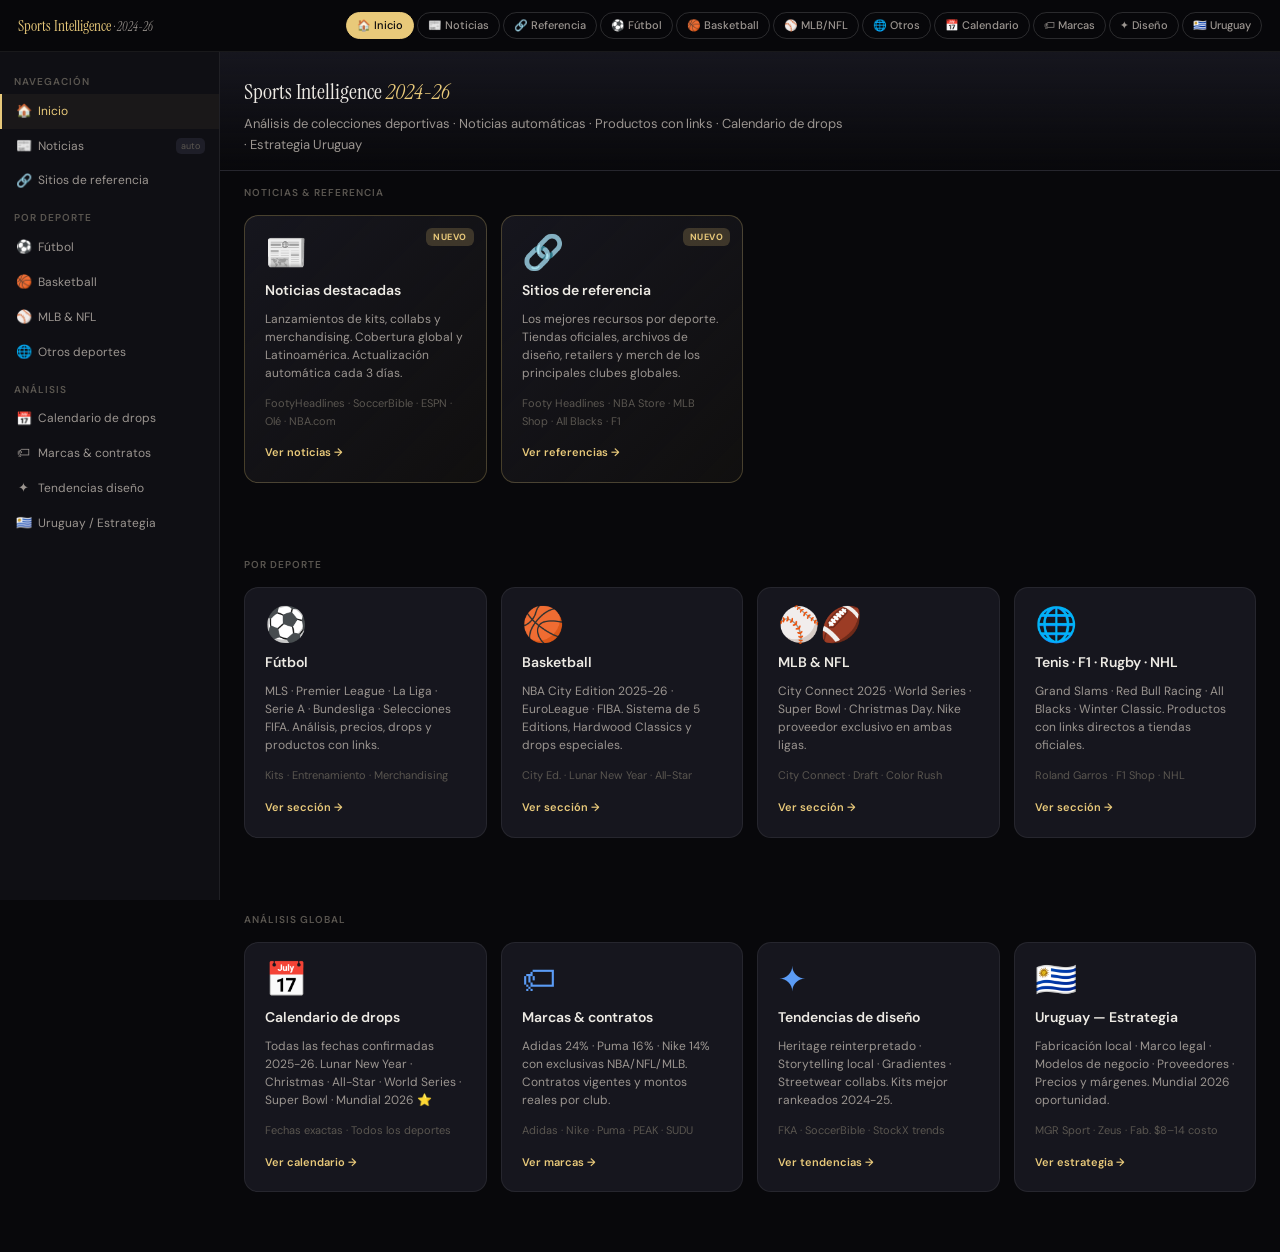
==== commit ecd4b86a: "Update index with Noticias and Referencias" ====
--- a/index.html
+++ b/index.html
@@ -3,42 +3,94 @@
 <head>
 <meta charset="UTF-8">
 <meta name="viewport" content="width=device-width, initial-scale=1.0">
-<title>Inicio — Sports Intelligence 2024-26</title>
+<title>Sports Intelligence — Indumentaria Deportiva 2024-26</title>
 <link href="https://fonts.googleapis.com/css2?family=Instrument+Serif:ital@0;1&family=DM+Sans:opsz,wght@9..40,400;9..40,500;9..40,600&family=DM+Mono:wght@400;500&display=swap" rel="stylesheet">
 <link rel="stylesheet" href="css/style.css">
+<style>
+.cards-grid{display:grid;grid-template-columns:repeat(auto-fill,minmax(210px,1fr));gap:14px;padding:14px 24px 60px}
+.card{background:var(--bg3);border:1px solid var(--b);border-radius:14px;padding:20px;text-decoration:none;display:flex;flex-direction:column;gap:9px;transition:all .2s;position:relative;overflow:hidden}
+.card:hover{border-color:var(--b2);transform:translateY(-3px);box-shadow:0 12px 40px rgba(0,0,0,.4)}
+.card.hl{border-color:rgba(232,201,122,.25);background:linear-gradient(135deg,var(--bg3) 0%,rgba(232,201,122,.04) 100%)}
+.card.hl::before{content:'NUEVO';position:absolute;top:12px;right:12px;font-size:9px;font-weight:700;padding:2px 7px;border-radius:6px;background:rgba(232,201,122,.2);color:var(--gold);letter-spacing:.05em}
+.ci{font-size:32px;line-height:1}
+.card h2{font-size:14px;font-weight:600;color:var(--tx)}
+.card p{font-size:12px;color:var(--tx2);line-height:1.5;flex:1}
+.cf{font-size:11px;color:var(--tx3);margin-top:2px}
+.ca{font-size:11px;font-weight:600;color:var(--gold);margin-top:auto;padding-top:5px}
+.ph{padding:22px 24px 14px;border-bottom:1px solid var(--b);background:linear-gradient(180deg,var(--bg3) 0%,transparent 100%)}
+.ph h1{font-family:var(--sf);font-size:22px;font-weight:400}
+.ph h1 em{color:var(--gold);font-style:italic}
+.ph p{font-size:13px;color:var(--tx2);margin-top:5px;max-width:600px}
+.slabel{font-size:10px;font-weight:600;letter-spacing:.1em;text-transform:uppercase;color:var(--tx3);padding:14px 24px 0}
+@media(max-width:800px){.cards-grid{padding:12px 14px 60px;gap:10px}.slabel{padding:12px 14px 0}}
+</style>
 </head>
 <body>
 <header id="tb">
   <button id="hm" onclick="tsb()">☰</button>
   <a class="logo" href="index.html">Sports Intelligence <em>· 2024-26</em></a>
-  <nav class="tnav"><a href="index.html" class="on">🏠 Inicio</a><a href="futbol.html">⚽ Fútbol</a><a href="basketball.html">🏀 Basketball</a><a href="mlb-nfl.html">⚾ MLB/NFL</a><a href="otros.html">🌐 Otros</a><a href="calendario.html">📅 Calendario</a><a href="marcas.html">🏷 Marcas</a><a href="diseno.html">✦ Diseño</a><a href="uruguay.html">🇺🇾 Uruguay</a></nav>
+  <nav class="tnav">
+    <a href="index.html" class="on">🏠 Inicio</a>
+    <a href="noticias.html">📰 Noticias</a>
+    <a href="referencias.html">🔗 Referencia</a>
+    <a href="futbol.html">⚽ Fútbol</a>
+    <a href="basketball.html">🏀 Basketball</a>
+    <a href="mlb-nfl.html">⚾ MLB/NFL</a>
+    <a href="otros.html">🌐 Otros</a>
+    <a href="calendario.html">📅 Calendario</a>
+    <a href="marcas.html">🏷 Marcas</a>
+    <a href="diseno.html">✦ Diseño</a>
+    <a href="uruguay.html">🇺🇾 Uruguay</a>
+  </nav>
 </header>
 <div id="ov" onclick="csb()"></div>
 <div id="ly">
 <nav id="sb">
   <div class="nlb">Navegación</div>
-<a href="index.html"  class="ni on"><span class="ic">🏠</span>Inicio / Dashboard</a>
-<a href="futbol.html" class="ni"><span class="ic">⚽</span>Fútbol</a>
-<a href="basketball.html" class="ni"><span class="ic">🏀</span>Basketball</a>
-<a href="mlb-nfl.html" class="ni"><span class="ic">⚾</span>MLB & NFL</a>
-<a href="otros.html" class="ni"><span class="ic">🌐</span>Tenis · F1 · Rugby</a>
-<a href="calendario.html" class="ni"><span class="ic">📅</span>Calendario de drops</a>
-<a href="marcas.html" class="ni"><span class="ic">🏷</span>Marcas & contratos</a>
-<a href="diseno.html" class="ni"><span class="ic">✦</span>Tendencias diseño</a>
-<a href="uruguay.html" class="ni"><span class="ic">🇺🇾</span>Uruguay / Estrategia</a>
-
+  <a href="index.html" class="ni on"><span class="ic">🏠</span>Inicio</a>
+  <a href="noticias.html" class="ni"><span class="ic">📰</span>Noticias<span class="nb">auto</span></a>
+  <a href="referencias.html" class="ni"><span class="ic">🔗</span>Sitios de referencia</a>
+  <div class="nlb">Por deporte</div>
+  <a href="futbol.html" class="ni"><span class="ic">⚽</span>Fútbol</a>
+  <a href="basketball.html" class="ni"><span class="ic">🏀</span>Basketball</a>
+  <a href="mlb-nfl.html" class="ni"><span class="ic">⚾</span>MLB & NFL</a>
+  <a href="otros.html" class="ni"><span class="ic">🌐</span>Otros deportes</a>
+  <div class="nlb">Análisis</div>
+  <a href="calendario.html" class="ni"><span class="ic">📅</span>Calendario de drops</a>
+  <a href="marcas.html" class="ni"><span class="ic">🏷</span>Marcas & contratos</a>
+  <a href="diseno.html" class="ni"><span class="ic">✦</span>Tendencias diseño</a>
+  <a href="uruguay.html" class="ni"><span class="ic">🇺🇾</span>Uruguay / Estrategia</a>
 </nav>
 <main id="mn">
+<div class="ph">
+  <h1>Sports Intelligence <em>2024-26</em></h1>
+  <p>Análisis de colecciones deportivas · Noticias automáticas · Productos con links · Calendario de drops · Estrategia Uruguay</p>
+</div>
 
-<div class="page-hero">
-  <h1>Sports Intelligence <em>2024-26</em></h1>
-  <p>Análisis completo de colecciones deportivas · Productos con links de compra · Calendario de drops · Estrategia Uruguay</p>
+<div class="slabel">Noticias & referencia</div>
+<div class="cards-grid">
+  <a class="card hl" href="noticias.html">
+    <div class="ci">📰</div>
+    <h2>Noticias destacadas</h2>
+    <p>Lanzamientos de kits, collabs y merchandising. Cobertura global y Latinoamérica. Actualización automática cada 3 días.</p>
+    <div class="cf">FootyHeadlines · SoccerBible · ESPN · Olé · NBA.com</div>
+    <div class="ca">Ver noticias →</div>
+  </a>
+  <a class="card hl" href="referencias.html">
+    <div class="ci">🔗</div>
+    <h2>Sitios de referencia</h2>
+    <p>Los mejores recursos por deporte. Tiendas oficiales, archivos de diseño, retailers y merch de los principales clubes globales.</p>
+    <div class="cf">Footy Headlines · NBA Store · MLB Shop · All Blacks · F1</div>
+    <div class="ca">Ver referencias →</div>
+  </a>
 </div>
+
+<div class="slabel">Por deporte</div>
 <div class="cards-grid">
   <a class="card" href="futbol.html">
     <div class="ci">⚽</div>
     <h2>Fútbol</h2>
-    <p>MLS · Premier League · La Liga · Serie A · Bundesliga · Selecciones FIFA. Análisis de temporada, ligas, precios y drops.</p>
+    <p>MLS · Premier League · La Liga · Serie A · Bundesliga · Selecciones FIFA. Análisis, precios, drops y productos con links.</p>
     <div class="cf">Kits · Entrenamiento · Merchandising</div>
     <div class="ca">Ver sección →</div>
   </a>
@@ -59,21 +111,25 @@
   <a class="card" href="otros.html">
     <div class="ci">🌐</div>
     <h2>Tenis · F1 · Rugby · NHL</h2>
-    <p>Grand Slams · Red Bull Racing · All Blacks · Winter Classic. Selecciones y productos de referencia con links.</p>
+    <p>Grand Slams · Red Bull Racing · All Blacks · Winter Classic. Productos con links directos a tiendas oficiales.</p>
     <div class="cf">Roland Garros · F1 Shop · NHL</div>
     <div class="ca">Ver sección →</div>
   </a>
+</div>
+
+<div class="slabel">Análisis global</div>
+<div class="cards-grid">
   <a class="card" href="calendario.html">
     <div class="ci">📅</div>
     <h2>Calendario de drops</h2>
-    <p>Todas las fechas confirmadas 2025-26. Lunar New Year · Christmas · All-Star · World Series · Mundial 2026.</p>
+    <p>Todas las fechas confirmadas 2025-26. Lunar New Year · Christmas · All-Star · World Series · Super Bowl · Mundial 2026 ⭐</p>
     <div class="cf">Fechas exactas · Todos los deportes</div>
     <div class="ca">Ver calendario →</div>
   </a>
   <a class="card" href="marcas.html">
     <div class="ci">🏷</div>
     <h2>Marcas & contratos</h2>
-    <p>Adidas 24% · Puma 16% · Nike 14% exclusivas NBA/NFL/MLB. Contratos vigentes, montos y fechas de vencimiento.</p>
+    <p>Adidas 24% · Puma 16% · Nike 14% con exclusivas NBA/NFL/MLB. Contratos vigentes y montos reales por club.</p>
     <div class="cf">Adidas · Nike · Puma · PEAK · SUDU</div>
     <div class="ca">Ver marcas →</div>
   </a>
@@ -92,23 +148,12 @@
     <div class="ca">Ver estrategia →</div>
   </a>
 </div>
+
 </main>
 </div>
 <script>
 function tsb(){document.getElementById('sb').classList.toggle('open');document.getElementById('ov').classList.toggle('open');}
 function csb(){document.getElementById('sb').classList.remove('open');document.getElementById('ov').classList.remove('open');}
-function tb(el,pid){
-  el.closest('.tabs').querySelectorAll('.tab').forEach(t=>t.classList.remove('on'));
-  el.classList.add('on');
-  document.querySelectorAll('.pn').forEach(p=>{p.classList.remove('on');p.style.display='none';});
-  const pn=document.getElementById(pid);
-  if(pn){pn.classList.add('on');pn.style.display='block';}
-}
-document.querySelectorAll('.pn').forEach((p,i)=>{
-  const pns=p.closest('.ct,.ct-nb')?.querySelectorAll(':scope > .pn') || [p];
-  p.style.display=([...pns].indexOf(p)===0)?'block':'none';
-  if([...pns].indexOf(p)===0) p.classList.add('on');
-});
 </script>
 </body>
-</html>+</html>
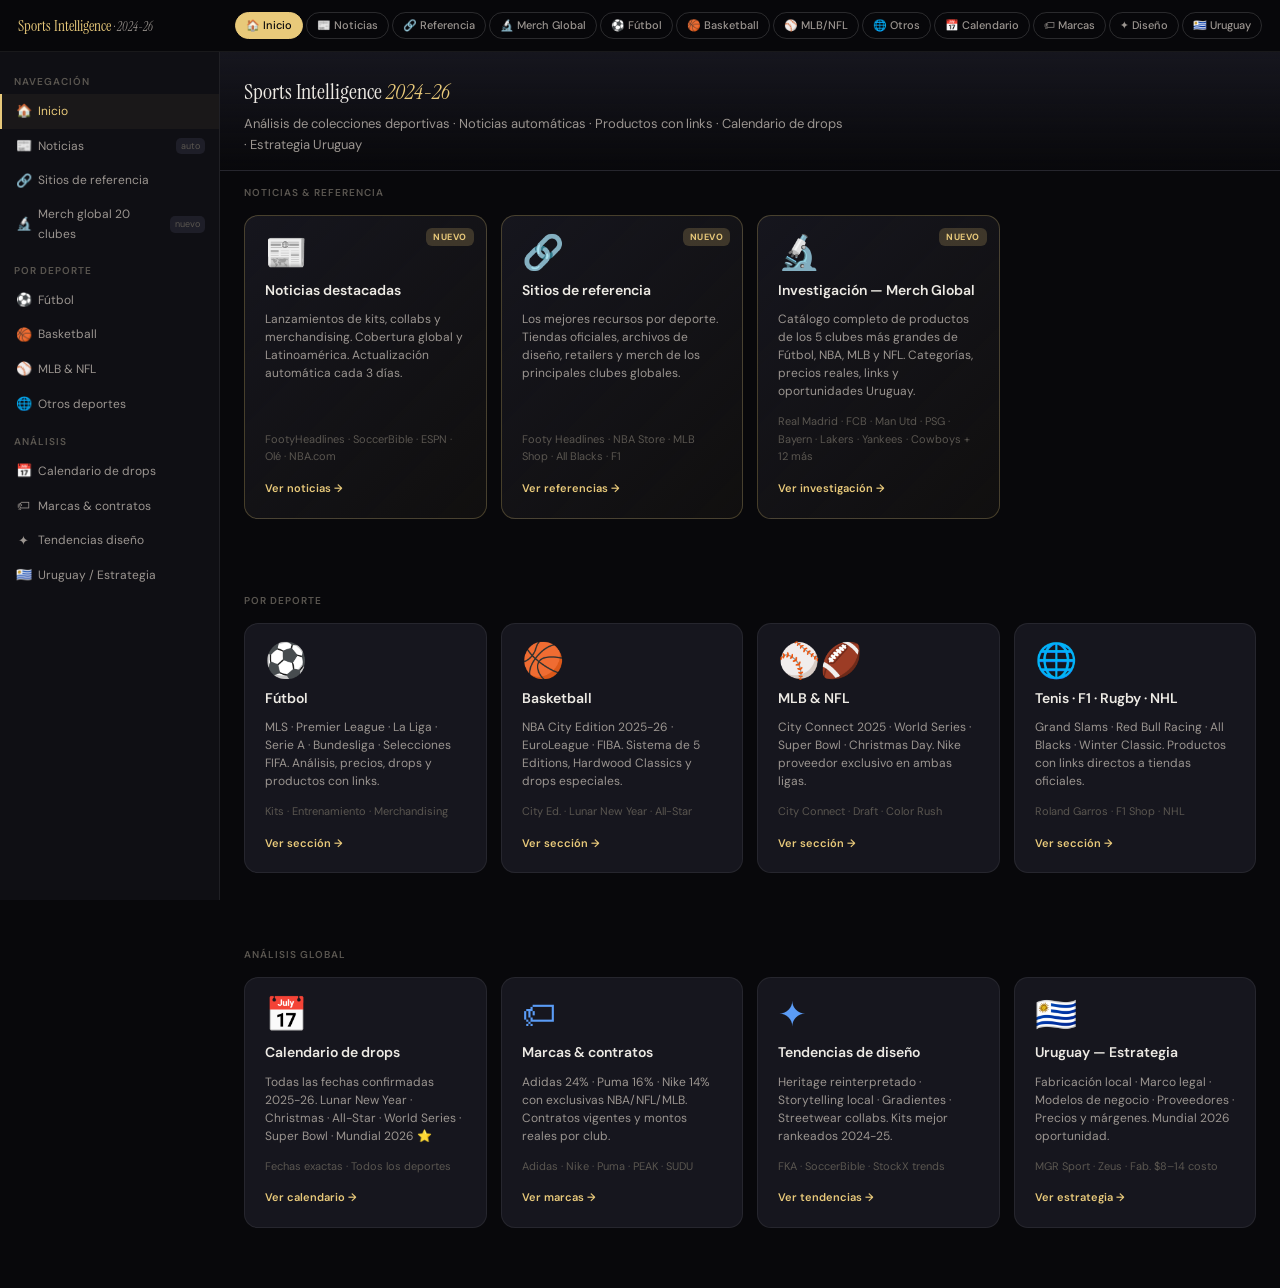
==== commit 843844b2: "Add merch-global to index" ====
--- a/index.html
+++ b/index.html
@@ -33,6 +33,7 @@
     <a href="index.html" class="on">🏠 Inicio</a>
     <a href="noticias.html">📰 Noticias</a>
     <a href="referencias.html">🔗 Referencia</a>
+    <a href="merch-global.html">🔬 Merch Global</a>
     <a href="futbol.html">⚽ Fútbol</a>
     <a href="basketball.html">🏀 Basketball</a>
     <a href="mlb-nfl.html">⚾ MLB/NFL</a>
@@ -50,6 +51,7 @@
   <a href="index.html" class="ni on"><span class="ic">🏠</span>Inicio</a>
   <a href="noticias.html" class="ni"><span class="ic">📰</span>Noticias<span class="nb">auto</span></a>
   <a href="referencias.html" class="ni"><span class="ic">🔗</span>Sitios de referencia</a>
+  <a href="merch-global.html" class="ni"><span class="ic">🔬</span>Merch global 20 clubes<span class="nb">nuevo</span></a>
   <div class="nlb">Por deporte</div>
   <a href="futbol.html" class="ni"><span class="ic">⚽</span>Fútbol</a>
   <a href="basketball.html" class="ni"><span class="ic">🏀</span>Basketball</a>
@@ -82,6 +84,13 @@
     <p>Los mejores recursos por deporte. Tiendas oficiales, archivos de diseño, retailers y merch de los principales clubes globales.</p>
     <div class="cf">Footy Headlines · NBA Store · MLB Shop · All Blacks · F1</div>
     <div class="ca">Ver referencias →</div>
+  </a>
+  <a class="card hl" href="merch-global.html">
+    <div class="ci">🔬</div>
+    <h2>Investigación — Merch Global</h2>
+    <p>Catálogo completo de productos de los 5 clubes más grandes de Fútbol, NBA, MLB y NFL. Categorías, precios reales, links y oportunidades Uruguay.</p>
+    <div class="cf">Real Madrid · FCB · Man Utd · PSG · Bayern · Lakers · Yankees · Cowboys + 12 más</div>
+    <div class="ca">Ver investigación →</div>
   </a>
 </div>
 
